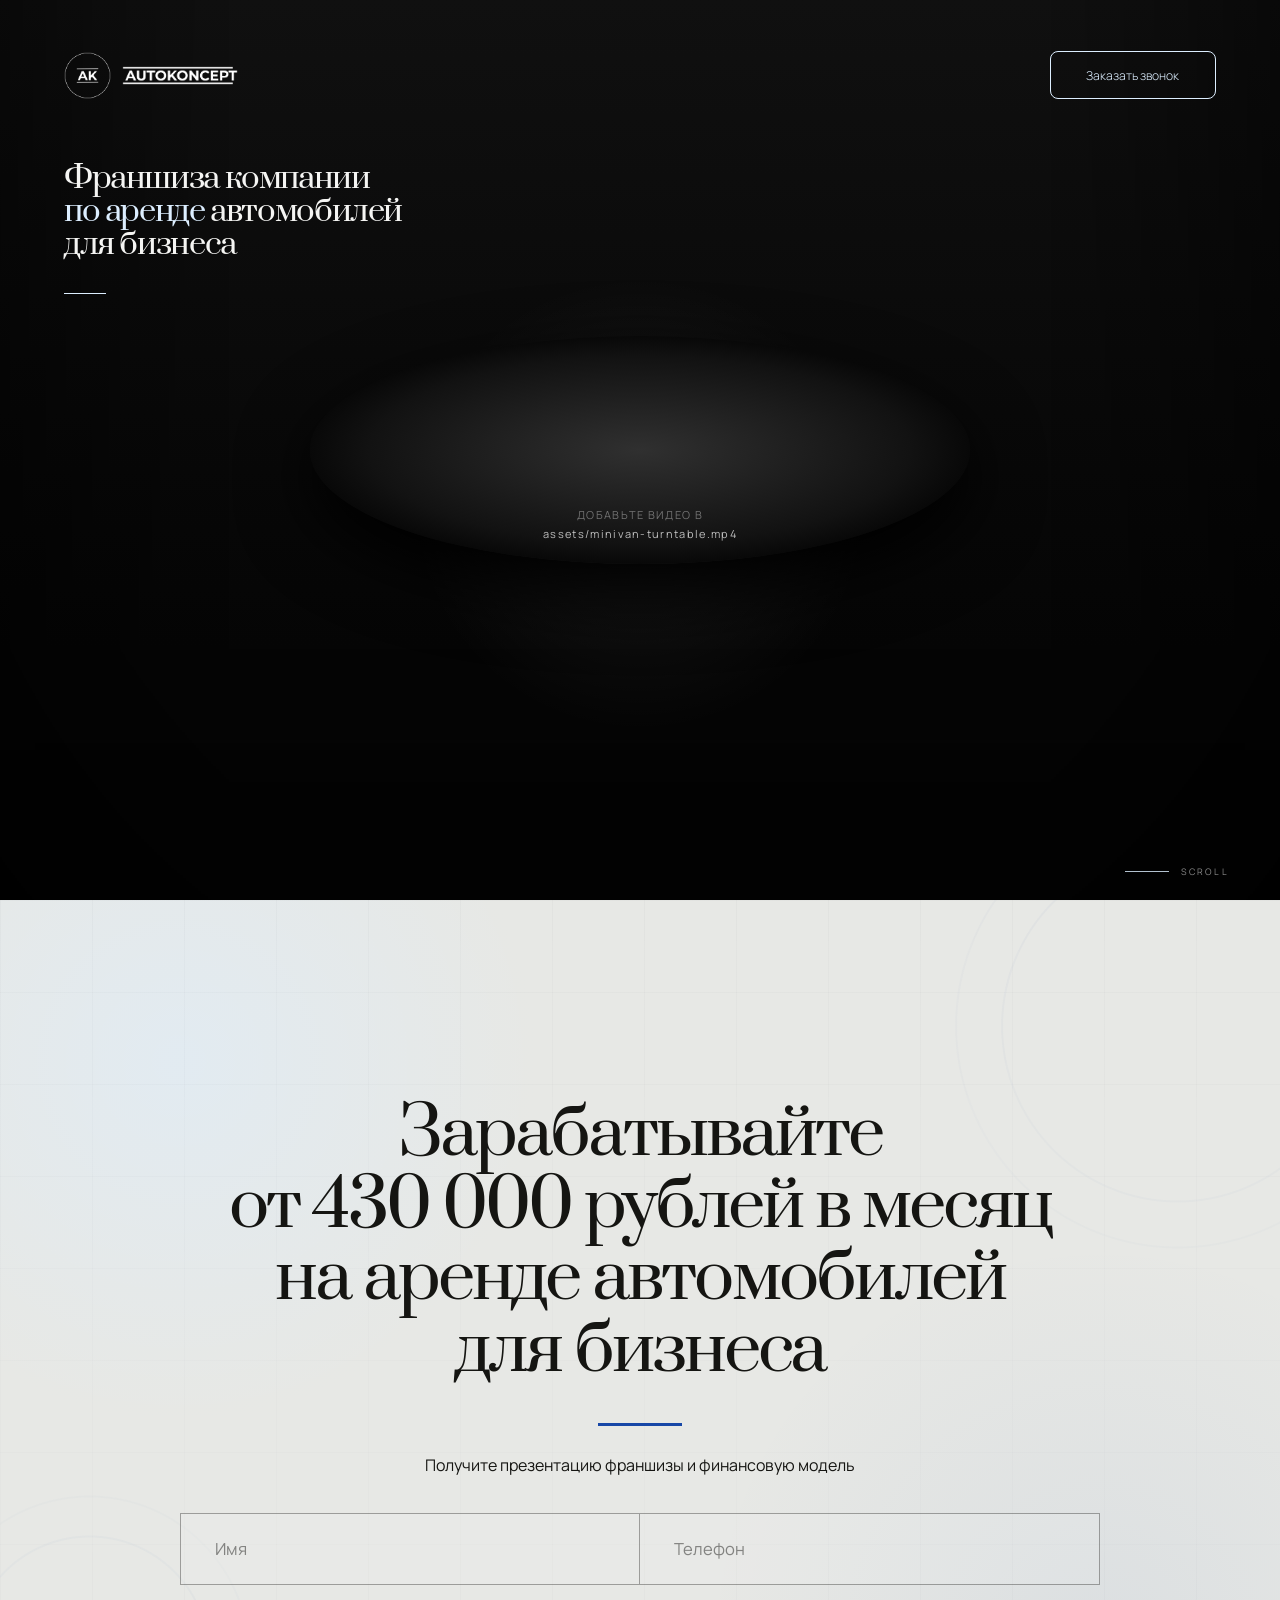
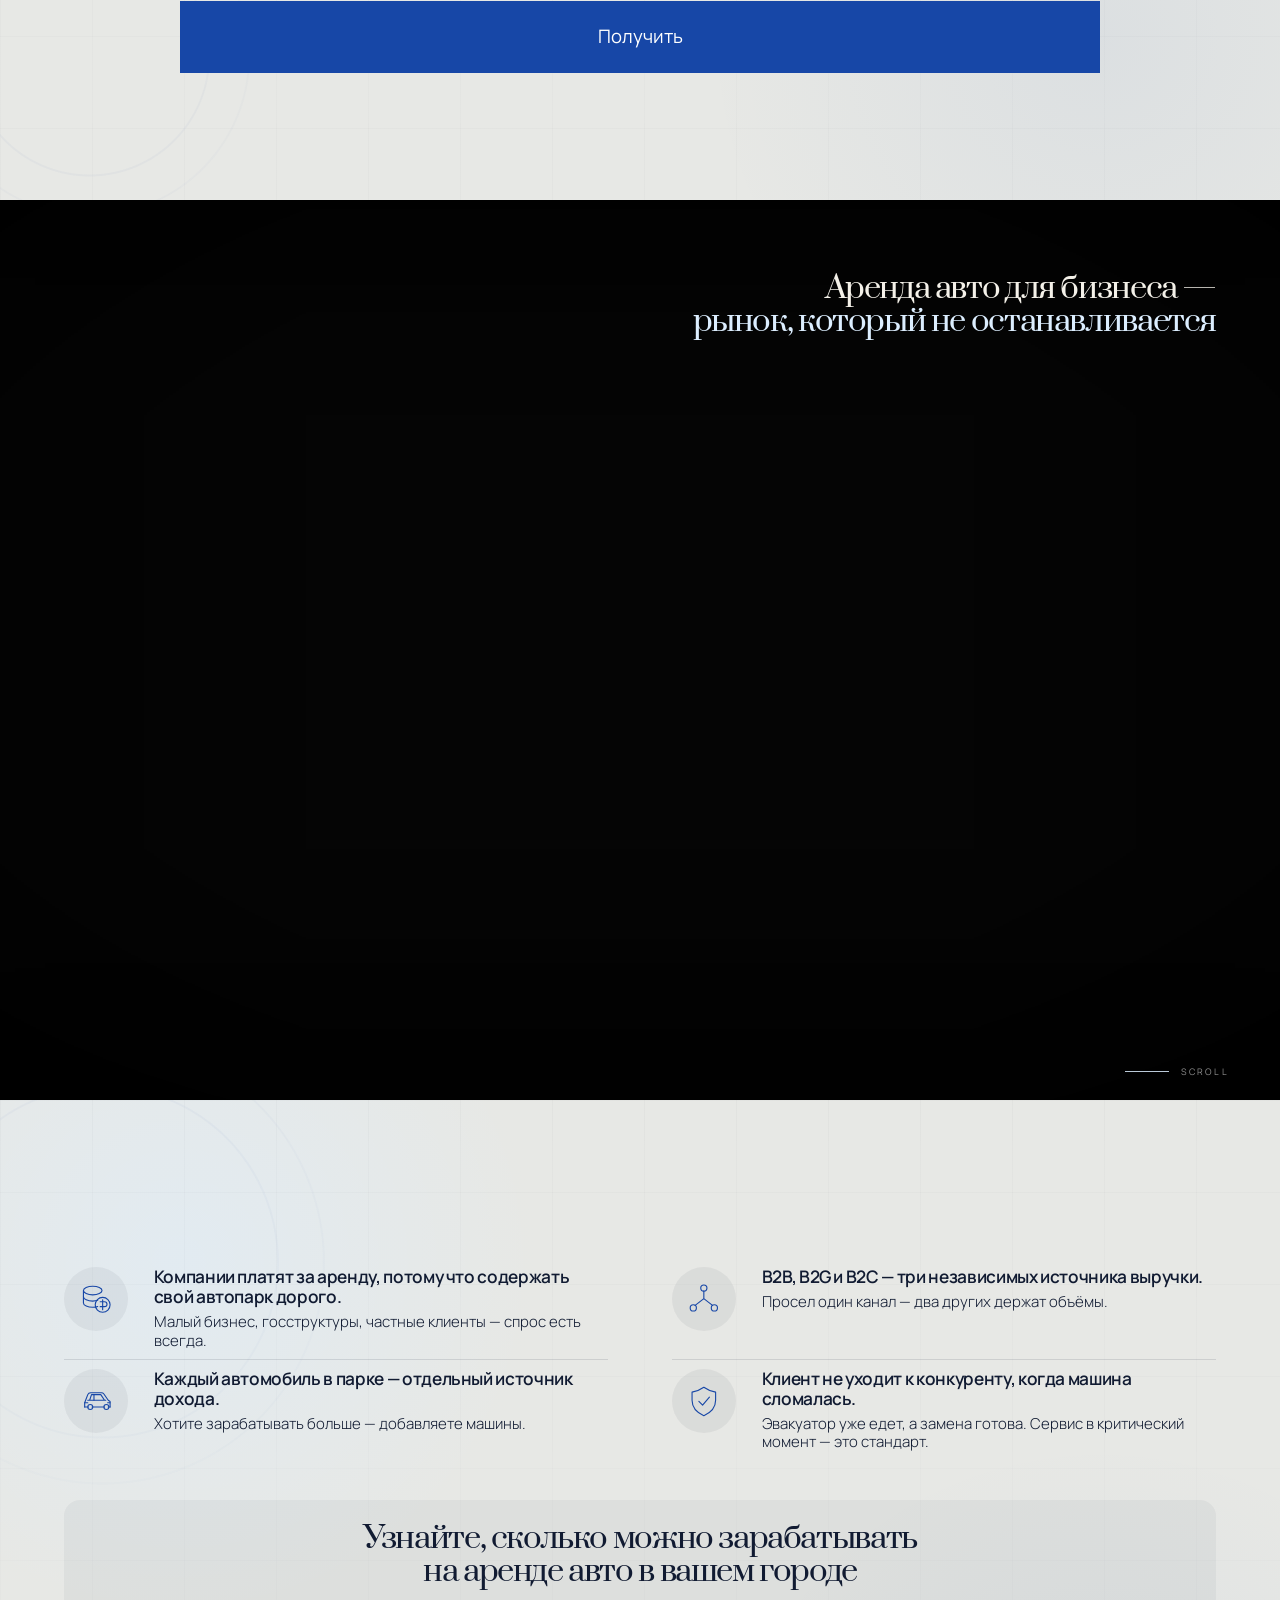
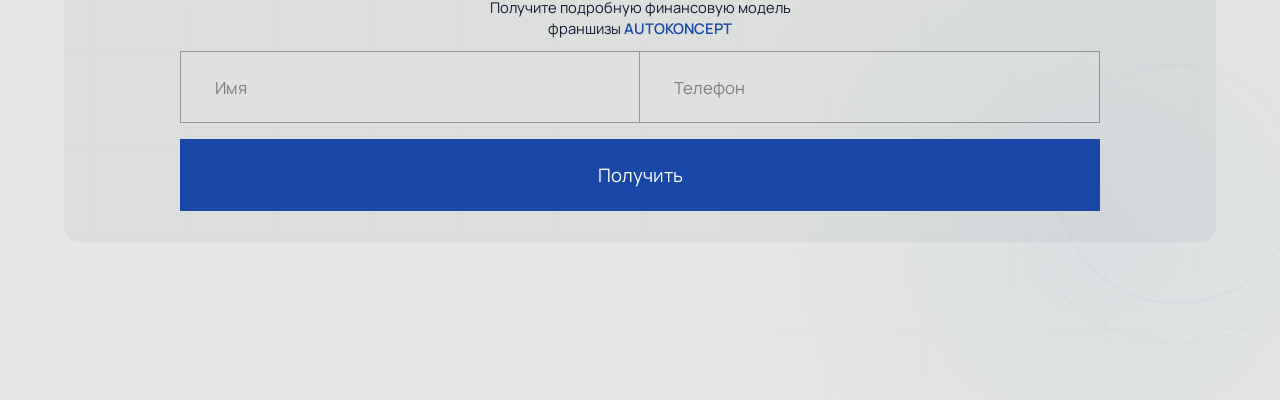
==== index.html @ 5bfc885d "upupdate 5" ====
<!doctype html>
<html lang="ru">
  <head>
    <meta charset="UTF-8" />
    <meta name="viewport" content="width=device-width, initial-scale=1.0" />
    <meta name="theme-color" content="#080808" />
    <title>Noir Van — Scroll Experience</title>
    <link rel="stylesheet" href="./styles.css?v=21" />
  </head>
  <body>
    <main>
      <div class="scroll-stage" data-scroll-stage>
        <section class="hero" aria-label="Автомобиль на вращающемся подиуме">
          <header class="hero__header">
            <a class="brand" href="#" aria-label="Автоконцепт — на главную">
              <img
                class="brand__mark"
                src="./assets/autokoncept-mark.png?v=4"
                alt=""
              />
              <img
                class="brand__wordmark"
                src="./assets/autokoncept-wordmark.png?v=4"
                alt="AUTOKONCEPT"
              />
            </a>

            <a class="hero__cta" href="#contact">Заказать звонок</a>
          </header>

          <div class="hero__copy">
            <h1>
              Франшиза компании<br />
              <span>по аренде</span> автомобилей<br />
              для бизнеса
            </h1>
            <span class="hero__copy-line" aria-hidden="true"></span>
          </div>

          <div class="hero__media">
            <video
              class="hero-video"
              data-scroll-video
              preload="auto"
              muted
              playsinline
              disablepictureinpicture
              aria-label="Чёрный минивэн вращается на подиуме"
            >
              <source src="./assets/minivan-turntable.mp4" type="video/mp4" />
            </video>

            <div class="hero__fallback" data-video-fallback aria-hidden="true">
              <div class="hero__platform"></div>
              <p>Добавьте видео в<br /><strong>assets/minivan-turntable.mp4</strong></p>
            </div>
          </div>

          <div class="scroll-hint" aria-hidden="true">
            <span class="scroll-hint__line"></span>
            <span>Scroll</span>
          </div>
        </section>

        <section class="second-screen">
          <div class="second-screen__content">
            <h2>
              Зарабатывайте<br />
              от 430 000 рублей в&nbsp;месяц<br />
              на аренде автомобилей<br />
              для бизнеса
            </h2>
            <span class="second-screen__rule" aria-hidden="true"></span>
            <p>Получите презентацию франшизы и финансовую модель</p>
            <form
              class="lead-form"
              id="contact"
              action="mailto:info@autokoncept.ru"
              method="post"
              enctype="text/plain"
            >
              <div class="lead-form__fields">
                <label>
                  <span class="sr-only">Имя</span>
                  <input type="text" name="name" placeholder="Имя" />
                </label>
                <label>
                  <span class="sr-only">Телефон</span>
                  <input type="tel" name="phone" placeholder="Телефон" />
                </label>
              </div>
              <button type="submit">Получить</button>
            </form>
          </div>
        </section>
      </div>

      <div class="scroll-stage scroll-stage--third" data-scroll-stage>
        <section class="third-screen" aria-label="Автомобиль в движении">
          <video
            class="third-video"
            data-scroll-video
            preload="auto"
            muted
            playsinline
            disablepictureinpicture
            aria-label="Чёрный минивэн вращается на подиуме"
          >
            <source src="./assets/minivan-driving.mp4?v=3" type="video/mp4" />
          </video>

          <p class="third-screen__market">
            <span>Аренда авто для бизнеса —</span><br />
            <strong>рынок, который не останавливается</strong>
          </p>

          <div class="scroll-hint scroll-hint--third" aria-hidden="true">
            <span class="scroll-hint__line"></span>
            <span>Scroll</span>
          </div>
        </section>

        <section class="fourth-screen">
          <div class="fourth-screen__content">
            <div class="fourth-screen__points">
              <article class="benefit-card">
                <span class="benefit-card__icon" aria-hidden="true">
                  <svg viewBox="0 0 64 64">
                    <ellipse cx="27" cy="17" rx="15" ry="7"></ellipse>
                    <path d="M12 17v20c0 4 7 7 15 7 3 0 6-.4 8-1.3"></path>
                    <path d="M12 27c0 4 7 7 15 7 3 0 5.5-.4 8-1.2"></path>
                    <circle cx="43" cy="40" r="12"></circle>
                    <path d="M43 32v16M39 35h7a4 4 0 0 1 0 8h-7"></path>
                  </svg>
                </span>
                <div>
                  <h3>Компании платят за аренду, потому что содержать свой автопарк дорого.</h3>
                  <p>Малый бизнес, госструктуры, частные клиенты — спрос есть всегда.</p>
                </div>
              </article>

              <article class="benefit-card">
                <span class="benefit-card__icon" aria-hidden="true">
                  <svg viewBox="0 0 64 64">
                    <circle cx="32" cy="13" r="5"></circle>
                    <circle cx="15" cy="45" r="5"></circle>
                    <circle cx="49" cy="45" r="5"></circle>
                    <path d="M32 18v12M32 30 18 41M32 30l14 11"></path>
                  </svg>
                </span>
                <div>
                  <h3>B2B, B2G и B2C — три независимых источника выручки.</h3>
                  <p>Просел один канал — два других держат объёмы.</p>
                </div>
              </article>

              <article class="benefit-card">
                <span class="benefit-card__icon" aria-hidden="true">
                  <svg viewBox="0 0 64 64">
                    <path d="M14 42v-7l5-13a5 5 0 0 1 5-3h17a5 5 0 0 1 4 2l7 10 3 2v9"></path>
                    <path d="M14 42h6M26 42h20M52 42h3M19 31h29M22 31l3-9h15l6 9"></path>
                    <circle cx="23" cy="42" r="4"></circle>
                    <circle cx="49" cy="42" r="4"></circle>
                    <path d="M14 35h5M51 35h4M29 22v9"></path>
                  </svg>
                </span>
                <div>
                  <h3>Каждый автомобиль в парке — отдельный источник дохода.</h3>
                  <p>Хотите зарабатывать больше — добавляете машины.</p>
                </div>
              </article>

              <article class="benefit-card">
                <span class="benefit-card__icon" aria-hidden="true">
                  <svg viewBox="0 0 64 64">
                    <path d="M32 10c7 5 14 7 19 8v13c0 12-8 20-19 25-11-5-19-13-19-25V18c5-1 12-3 19-8Z"></path>
                    <path d="m24 33 6 6 11-13"></path>
                  </svg>
                </span>
                <div>
                  <h3>Клиент не уходит к конкуренту, когда машина сломалась.</h3>
                  <p>Эвакуатор уже едет, а замена готова. Сервис в критический момент — это стандарт.</p>
                </div>
              </article>
            </div>

            <div class="fourth-screen__lead">
              <div class="fourth-screen__lead-copy">
                <h2>
                  <span>Узнайте, сколько можно зарабатывать</span>
                  <span>на аренде авто в вашем городе</span>
                </h2>
                <p>
                  <span>Получите подробную финансовую модель</span>
                  <span>франшизы <strong>AUTOKONCEPT</strong></span>
                </p>
              </div>
              <form
                class="fourth-form"
                action="mailto:info@autokoncept.ru"
                method="post"
                enctype="text/plain"
              >
                <div class="fourth-form__fields">
                  <label>
                    <span class="sr-only">Имя</span>
                    <input type="text" name="name" placeholder="Имя" />
                  </label>
                  <label>
                    <span class="sr-only">Телефон</span>
                    <input type="tel" name="phone" placeholder="Телефон" />
                  </label>
                </div>
                <button type="submit">Получить</button>
              </form>
            </div>
          </div>
        </section>
      </div>
    </main>

    <script src="./script.js?v=21"></script>
  </body>
</html>
---- styles.css ----
@import url("https://fonts.googleapis.com/css2?family=Manrope:wght@300;400;500&family=Prata&display=swap");

:root {
  --ink: #080808;
  --paper: #e9e5dc;
  --acid: #dceeff;
  --progress: 0;
}

* {
  box-sizing: border-box;
}

html {
  background: var(--ink);
  color: #f4f1e9;
  font-family: "Manrope", sans-serif;
  scroll-behavior: auto;
}

body {
  margin: 0;
  overflow-x: hidden;
}

.scroll-stage {
  position: relative;
  height: 200svh;
  background: var(--ink);
}

.hero {
  position: sticky;
  top: 0;
  z-index: 1;
  height: 100svh;
  min-height: 560px;
  overflow: hidden;
  background:
    radial-gradient(circle at 50% 56%, rgba(255, 255, 255, 0.08), transparent 28%),
    linear-gradient(180deg, #101010 0%, #050505 72%);
}

.hero::after {
  position: absolute;
  inset: 0;
  z-index: 4;
  pointer-events: none;
  content: "";
  background:
    linear-gradient(90deg, rgba(0, 0, 0, 0.42), transparent 18% 82%, rgba(0, 0, 0, 0.42)),
    linear-gradient(0deg, rgba(0, 0, 0, 0.38), transparent 28%);
}

.hero__header {
  position: absolute;
  inset: clamp(24px, 4vw, 62px) clamp(24px, 5vw, 80px) auto;
  z-index: 6;
  display: flex;
  align-items: center;
  justify-content: space-between;
}

.brand {
  display: inline-flex;
  align-items: center;
  gap: 11px;
  color: #f7f7f5;
  font-size: clamp(11px, 0.95vw, 15px);
  font-weight: 400;
  letter-spacing: -0.02em;
  text-decoration: none;
  text-transform: uppercase;
}

.brand__mark {
  width: clamp(40px, 3.7vw, 56px);
  aspect-ratio: 1;
  object-fit: contain;
}

.brand__wordmark {
  width: clamp(104px, 9vw, 146px);
  height: auto;
  object-fit: contain;
}

.hero__cta {
  display: inline-flex;
  min-width: clamp(150px, 13vw, 200px);
  min-height: 48px;
  align-items: center;
  justify-content: center;
  border: 1px solid var(--acid);
  border-radius: 8px;
  color: var(--acid);
  font-size: clamp(11px, 0.95vw, 15px);
  font-weight: 300;
  text-decoration: none;
  transition:
    color 180ms ease,
    background 180ms ease;
}

.hero__cta:hover {
  color: #0a0a09;
  background: var(--acid);
}

.hero__copy {
  position: absolute;
  top: clamp(150px, 18vh, 210px);
  left: clamp(28px, 5vw, 80px);
  z-index: 6;
  pointer-events: none;
}

.hero__copy h1 {
  margin: 0;
  color: #f5f5f3;
  font-family: "Prata", serif;
  font-size: clamp(22px, 2.4vw, 36px);
  font-weight: 400;
  line-height: 1.08;
  letter-spacing: -0.045em;
}

.hero__copy h1 span {
  color: var(--acid);
}

.hero__copy-line {
  display: block;
  width: 42px;
  height: 1px;
  margin-top: clamp(22px, 3.5vh, 36px);
  background: var(--acid);
}

.hero__media {
  position: absolute;
  inset: 0;
  display: grid;
  place-items: center;
}

.hero-video {
  position: relative;
  z-index: 2;
  width: 100%;
  height: 100%;
  object-fit: cover;
  object-position: center;
  backface-visibility: hidden;
  filter: contrast(1.04) saturate(0.88);
  transform: translateZ(0);
}

.hero__fallback {
  position: absolute;
  inset: 0;
  z-index: 1;
  display: grid;
  place-items: center;
  color: rgba(255, 255, 255, 0.38);
  font-size: 11px;
  letter-spacing: 0.12em;
  line-height: 1.7;
  text-align: center;
  text-transform: uppercase;
}

.hero__fallback p {
  position: relative;
  z-index: 2;
  margin-top: 160px;
}

.hero__fallback strong {
  color: rgba(255, 255, 255, 0.72);
  font-weight: 400;
  text-transform: none;
}

.hero__platform {
  position: absolute;
  width: min(54vw, 660px);
  aspect-ratio: 2.9;
  border-radius: 50%;
  background: radial-gradient(ellipse, #303030, #121212 58%, #070707 72%);
  box-shadow: 0 28px 70px #000;
}

.scroll-hint {
  position: absolute;
  right: clamp(24px, 5vw, 80px);
  bottom: clamp(22px, 4vh, 42px);
  z-index: 6;
  display: flex;
  align-items: center;
  gap: 12px;
  color: rgba(255, 255, 255, 0.66);
  font-size: 9px;
  letter-spacing: 0.24em;
  text-transform: uppercase;
  opacity: calc(1 - var(--progress) * 2);
}

.scroll-hint__line {
  display: block;
  width: 44px;
  height: 1px;
  overflow: hidden;
  background: rgba(255, 255, 255, 0.2);
}

.scroll-hint__line::after {
  display: block;
  width: 100%;
  height: 100%;
  content: "";
  background: var(--acid);
  animation: scan 1.8s ease-in-out infinite;
}

.second-screen {
  position: absolute;
  top: 100svh;
  z-index: 10;
  display: grid;
  width: 100%;
  height: 100svh;
  min-height: 560px;
  padding: clamp(28px, 4.5vw, 72px);
  overflow: hidden;
  color: #151512;
  background:
    radial-gradient(circle at 14% 18%, rgba(220, 238, 255, 0.48), transparent 27%),
    radial-gradient(circle at 86% 82%, rgba(36, 85, 166, 0.06), transparent 30%),
    #e7e8e5;
  box-shadow: 0 -36px 100px rgba(0, 0, 0, 0.34);
}

.second-screen::before {
  position: absolute;
  top: 0;
  left: 0;
  z-index: 20;
  width: 100%;
  height: 6px;
  content: "";
  pointer-events: none;
  background: #1747a7;
  transform: scaleX(var(--progress));
  transform-origin: left center;
}

.second-screen::after {
  position: absolute;
  z-index: 0;
  inset: 0;
  content: "";
  pointer-events: none;
  background-image:
    radial-gradient(circle at 7% 84%, transparent 0 118px, rgba(23, 71, 167, 0.055) 119px 120px, transparent 121px 158px, rgba(23, 71, 167, 0.035) 159px 160px, transparent 161px),
    radial-gradient(circle at 92% 14%, transparent 0 174px, rgba(23, 71, 167, 0.045) 175px 176px, transparent 177px 220px, rgba(23, 71, 167, 0.03) 221px 222px, transparent 223px),
    linear-gradient(rgba(17, 27, 50, 0.032) 1px, transparent 1px),
    linear-gradient(90deg, rgba(17, 27, 50, 0.032) 1px, transparent 1px);
  background-size: auto, auto, 92px 92px, 92px 92px;
  mask-image: linear-gradient(to bottom, rgba(0, 0, 0, 0.72), rgba(0, 0, 0, 0.32) 55%, rgba(0, 0, 0, 0.62));
}

.second-screen__content {
  position: relative;
  z-index: 2;
  align-self: center;
  justify-self: center;
  width: min(100%, 1060px);
  padding-top: clamp(54px, 8vh, 100px);
  text-align: center;
  transform: translateY(calc((1 - var(--progress)) * 36px));
  opacity: calc(0.3 + var(--progress) * 0.7);
}

.second-screen h2 {
  margin: 0;
  font-family: "Prata", serif;
  font-size: clamp(42px, 5.2vw, 78px);
  font-weight: 400;
  line-height: 1.08;
  letter-spacing: -0.045em;
}

.second-screen p {
  margin: 0;
  font-size: clamp(14px, 1.25vw, 19px);
  font-weight: 400;
  line-height: 1.5;
}

.second-screen__rule {
  display: block;
  width: 84px;
  height: 3px;
  margin: clamp(28px, 4vh, 42px) auto clamp(22px, 3vh, 34px);
  background: #1747a7;
}

.lead-form {
  width: min(100%, 920px);
  margin: clamp(28px, 4vh, 42px) auto 0;
}

.lead-form__fields {
  display: grid;
  grid-template-columns: 1fr 1fr;
}

.lead-form label {
  display: block;
}

.lead-form input,
.lead-form button {
  appearance: none;
  -webkit-appearance: none;
  width: 100%;
  min-height: 72px;
  border-radius: 0;
  font: inherit;
}

.lead-form input {
  padding: 0 34px;
  border: 1px solid rgba(21, 21, 18, 0.36);
  color: #151512;
  outline: none;
  background: rgba(255, 255, 255, 0.06);
  font-size: clamp(15px, 1.3vw, 20px);
}

.lead-form label + label input {
  border-left: 0;
}

.lead-form input::placeholder {
  color: rgba(21, 21, 18, 0.48);
}

.lead-form input:focus {
  position: relative;
  z-index: 1;
  border-color: #1747a7;
}

.lead-form button {
  display: inline-flex;
  margin-top: 16px;
  align-items: center;
  justify-content: center;
  border: 0;
  outline: 0;
  overflow: hidden;
  color: #fff;
  background: #1747a7;
  background-image: none;
  box-shadow: none;
  font-size: clamp(16px, 1.45vw, 22px);
  line-height: 1;
  cursor: pointer;
  transition:
    background 180ms ease,
    transform 180ms ease;
}

.lead-form button:hover {
  background: #0d398e;
}

.lead-form button:active {
  transform: scale(0.995);
}

.sr-only {
  position: absolute;
  width: 1px;
  height: 1px;
  padding: 0;
  overflow: hidden;
  clip: rect(0, 0, 0, 0);
  white-space: nowrap;
  border: 0;
}

.scroll-stage--third {
  height: 200svh;
}

.third-screen {
  position: sticky;
  top: 0;
  height: 100svh;
  min-height: 560px;
  overflow: hidden;
  background: #050505;
}

.third-screen::after {
  position: absolute;
  inset: 0;
  z-index: 2;
  pointer-events: none;
  content: "";
  background:
    linear-gradient(180deg, rgba(0, 0, 0, 0.42), transparent 24% 72%, rgba(0, 0, 0, 0.56)),
    linear-gradient(90deg, rgba(0, 0, 0, 0.38), transparent 24% 76%, rgba(0, 0, 0, 0.38));
}

.third-video {
  width: 100%;
  height: 100%;
  object-fit: cover;
  object-position: center;
  backface-visibility: hidden;
  filter: contrast(1.04) saturate(0.88);
  transform: translateZ(0);
}

.third-screen__market {
  position: absolute;
  top: clamp(96px, 14vh, 160px);
  right: clamp(24px, 5vw, 80px);
  z-index: 4;
  max-width: min(70vw, 1120px);
  margin: 0;
  color: #f4f1e9;
  font-family: "Prata", serif;
  font-size: clamp(22px, 2.4vw, 36px);
  font-weight: 400;
  line-height: 1.08;
  letter-spacing: -0.045em;
  text-align: right;
}

.third-screen__market strong {
  color: var(--acid);
  font-weight: 400;
}

.scroll-hint--third {
  top: auto;
  right: clamp(24px, 5vw, 80px);
  bottom: clamp(26px, 4vh, 46px);
}

.fourth-screen {
  position: absolute;
  top: 100svh;
  z-index: 10;
  display: grid;
  width: 100%;
  height: 100svh;
  min-height: 560px;
  padding: clamp(28px, 3.8vw, 60px) clamp(28px, 5vw, 80px);
  overflow: hidden;
  color: #111b32;
  background:
    radial-gradient(circle at 14% 18%, rgba(220, 238, 255, 0.48), transparent 27%),
    radial-gradient(circle at 86% 82%, rgba(36, 85, 166, 0.06), transparent 30%),
    #e7e8e5;
  box-shadow: 0 -34px 90px rgba(0, 0, 0, 0.28);
}

.fourth-screen::before {
  position: absolute;
  top: 0;
  left: 0;
  z-index: 3;
  width: calc(var(--progress) * 100%);
  height: 5px;
  content: "";
  background: #1747a7;
}

.fourth-screen::after {
  position: absolute;
  z-index: 0;
  inset: 0;
  content: "";
  pointer-events: none;
  background-image:
    radial-gradient(circle at 92% 76%, transparent 0 118px, rgba(23, 71, 167, 0.055) 119px 120px, transparent 121px 158px, rgba(23, 71, 167, 0.035) 159px 160px, transparent 161px),
    radial-gradient(circle at 8% 18%, transparent 0 174px, rgba(23, 71, 167, 0.045) 175px 176px, transparent 177px 220px, rgba(23, 71, 167, 0.03) 221px 222px, transparent 223px),
    linear-gradient(rgba(17, 27, 50, 0.032) 1px, transparent 1px),
    linear-gradient(90deg, rgba(17, 27, 50, 0.032) 1px, transparent 1px);
  background-size: auto, auto, 92px 92px, 92px 92px;
  mask-image: linear-gradient(to bottom, rgba(0, 0, 0, 0.72), rgba(0, 0, 0, 0.32) 55%, rgba(0, 0, 0, 0.62));
}

.fourth-screen__content {
  position: relative;
  z-index: 2;
  align-self: center;
  justify-self: center;
  width: min(100%, 1320px);
  transform: translateY(calc((1 - var(--progress)) * 32px));
  opacity: calc(0.3 + var(--progress) * 0.7);
}

.fourth-screen__points {
  display: grid;
  grid-template-columns: 1fr 1fr;
  gap: 0 clamp(32px, 5vw, 76px);
}

.benefit-card {
  display: grid;
  grid-template-columns: clamp(58px, 5vw, 76px) 1fr;
  gap: clamp(18px, 2vw, 28px);
  align-items: start;
  padding: clamp(8px, 1vh, 12px) 0;
  border-bottom: 1px solid rgba(17, 27, 50, 0.12);
}

.benefit-card:nth-child(n + 3) {
  border-bottom: 0;
}

.benefit-card__icon {
  display: grid;
  width: clamp(58px, 5vw, 76px);
  aspect-ratio: 1;
  place-items: center;
  border-radius: 50%;
  background: rgba(17, 27, 50, 0.055);
}

.benefit-card__icon svg {
  width: 62%;
  height: 62%;
  fill: none;
  stroke: #1747a7;
  stroke-linecap: round;
  stroke-linejoin: round;
  stroke-width: 1.8;
}

.benefit-card h3 {
  margin: 0;
  font-size: clamp(16px, 1.35vw, 22px);
  font-weight: 600;
  line-height: 1.16;
  letter-spacing: -0.02em;
}

.benefit-card p {
  margin: 6px 0 0;
  font-size: clamp(15px, 1.125vw, 18px);
  font-weight: 300;
  line-height: 1.22;
}

.fourth-screen__lead {
  margin-top: clamp(36px, 4.4vh, 52px);
  padding:
    clamp(21px, 2.4vh, 27px)
    clamp(26px, 3.5vw, 46px)
    clamp(30px, 3.4vh, 36px);
  border-radius: 16px;
  background: rgba(17, 27, 50, 0.045);
  text-align: center;
}

.fourth-screen__lead h2 {
  margin: 0;
  font-family: "Prata", serif;
  font-size: clamp(22px, 2.4vw, 36px);
  font-weight: 400;
  line-height: 1.08;
  letter-spacing: -0.045em;
}

.fourth-screen__lead-copy span {
  display: block;
}

.fourth-screen__lead-copy > p {
  margin: clamp(8px, 1vh, 12px) 0 0;
  font-size: clamp(14px, 1.15vw, 18px);
  line-height: 1.4;
}

.fourth-screen__lead-copy > p strong {
  color: #1747a7;
  font-weight: 600;
}

.fourth-form {
  width: min(100%, 920px);
  margin: clamp(12px, 1.4vh, 16px) auto 0;
}

.fourth-form__fields {
  display: grid;
  grid-template-columns: 1fr 1fr;
}

.fourth-form label {
  display: block;
}

.fourth-form input,
.fourth-form button {
  appearance: none;
  -webkit-appearance: none;
  width: 100%;
  min-height: 72px;
  border-radius: 0;
  font: inherit;
}

.fourth-form input {
  padding: 0 34px;
  border: 1px solid rgba(21, 21, 18, 0.36);
  color: #151512;
  outline: none;
  background: rgba(255, 255, 255, 0.06);
  font-size: clamp(15px, 1.3vw, 20px);
}

.fourth-form label + label input {
  border-left: 0;
}

.fourth-form input::placeholder {
  color: rgba(21, 21, 18, 0.48);
}

.fourth-form button {
  display: inline-flex;
  margin-top: 16px;
  align-items: center;
  justify-content: center;
  border: 0;
  outline: 0;
  overflow: hidden;
  color: #fff;
  background: #1747a7;
  background-image: none;
  box-shadow: none;
  font-size: clamp(16px, 1.45vw, 22px);
  line-height: 1;
  cursor: pointer;
  transition:
    color 180ms ease,
    background 180ms ease;
}

.fourth-form button:hover {
  color: #fff;
  background: #0d398e;
}

@keyframes scan {
  0% {
    transform: translateX(-105%);
  }

  55%,
  100% {
    transform: translateX(105%);
  }
}

@media (min-width: 721px) and (max-width: 1100px) {
  .scroll-stage {
    height: calc(150svh + 31.5vw);
  }

  .hero-video {
    width: 112%;
    height: auto;
    max-width: none;
    aspect-ratio: 16 / 9;
    object-fit: contain;
    object-position: center;
    background: #050505;
    box-shadow:
      0 -100px 140px #050505,
      0 100px 140px #050505;
  }

  .hero__header {
    inset: 30px 32px auto;
  }

  .hero__copy {
    top: 135px;
    left: 32px;
  }

  .hero__copy h1 {
    font-size: clamp(21px, 2.6vw, 28px);
    line-height: 1.1;
  }

  .scroll-hint {
    top: calc(50svh + 31.5vw - 34px);
    right: 30px;
    bottom: auto;
  }

  .second-screen {
    top: calc(50svh + 31.5vw);
  }

  .second-screen__content {
    width: min(100%, 760px);
    padding-top: 54px;
  }

  .second-screen h2 {
    font-size: clamp(38px, 5.2vw, 54px);
  }

  .third-video {
    width: 100%;
    height: 100%;
    max-width: none;
    aspect-ratio: auto;
    object-fit: cover;
    object-position: center;
  }

  .third-screen__market {
    font-size: clamp(21px, 2.6vw, 28px);
  }

  .fourth-screen {
    top: 100svh;
  }
}

@media (max-width: 720px) {
  .scroll-stage {
    height: calc(150svh + 32.625vw);
  }

  .scroll-stage--third {
    height: auto;
    min-height: calc(150svh + 32.625vw);
  }

  .hero__header {
    inset: 18px 18px auto;
  }

  .brand {
    gap: 7px;
    font-size: 10px;
  }

  .brand__mark {
    width: 34px;
    border-width: 1px;
    font-size: 11px;
  }

  .hero__cta {
    min-width: 108px;
    min-height: 34px;
    border-radius: 6px;
    font-size: 9px;
  }

  .hero__copy {
    top: 88px;
    left: 20px;
  }

  .hero__copy h1 {
    font-size: clamp(15px, 4vw, 19px);
    line-height: 1.13;
  }

  .hero__copy-line {
    width: 32px;
    margin-top: 14px;
  }

  .brand__wordmark {
    display: none;
  }

  .hero-video {
    width: 116%;
    height: auto;
    max-width: none;
    aspect-ratio: 16 / 9;
    object-fit: contain;
    object-position: center;
    background: #050505;
    box-shadow:
      0 -70px 100px #050505,
      0 70px 100px #050505;
  }

  .scroll-hint {
    top: calc(50svh + 32.625vw - 30px);
    right: 20px;
    bottom: auto;
    font-size: 8px;
  }

  .second-screen {
    top: calc(50svh + 32.625vw);
    padding: 24px 20px 42px;
  }

  .second-screen__content {
    align-self: start;
    width: 100%;
    padding-top: 112px;
  }

  .second-screen h2 {
    font-size: clamp(27px, 8.1vw, 36px);
    line-height: 1.13;
  }

  .second-screen p {
    max-width: 300px;
    margin: 0 auto;
    font-size: 13px;
  }

  .second-screen__rule {
    width: 54px;
    height: 2px;
    margin: 24px auto 20px;
  }

  .lead-form {
    margin-top: 24px;
  }

  .lead-form__fields {
    grid-template-columns: 1fr;
  }

  .lead-form input,
  .lead-form button {
    min-height: 52px;
  }

  .lead-form input {
    padding: 0 18px;
    font-size: 14px;
  }

  .lead-form label + label input {
    border-top: 0;
    border-left: 1px solid rgba(21, 21, 18, 0.36);
  }

  .lead-form button {
    margin-top: 12px;
    font-size: 15px;
  }

  .third-video {
    position: absolute;
    top: 50%;
    left: 50%;
    width: 116%;
    height: auto;
    max-width: none;
    aspect-ratio: 16 / 9;
    object-fit: contain;
    background: #050505;
    transform: translate(-50%, -50%) translateZ(0);
  }

  .third-screen__market {
    top: 78px;
    right: 20px;
    left: 20px;
    max-width: none;
    font-size: clamp(15px, 4vw, 19px);
    line-height: 1.13;
  }

  .scroll-hint--third {
    top: auto;
    right: 20px;
    bottom: 22px;
  }

  .fourth-screen {
    position: relative;
    top: auto;
    height: auto;
    min-height: 100svh;
    margin-top: calc(-50svh + 32.625vw);
    padding: 24px 20px 42px;
    overflow: visible;
  }

  .fourth-screen__content {
    align-self: start;
    padding-top: 34px;
  }

  .fourth-screen__points {
    grid-template-columns: 1fr;
  }

  .benefit-card {
    grid-template-columns: 46px 1fr;
    gap: 13px;
    padding: 10px 0;
  }

  .benefit-card:nth-child(3) {
    border-bottom: 1px solid rgba(17, 27, 50, 0.12);
  }

  .benefit-card__icon {
    width: 46px;
  }

  .benefit-card h3 {
    font-size: 14px;
    line-height: 1.34;
  }

  .benefit-card p {
    margin-top: 4px;
    font-size: 12px;
    line-height: 1.35;
  }

  .fourth-screen__lead {
    margin-top: 42px;
    padding: 22px 15px 30px;
    border-radius: 12px;
  }

  .fourth-screen__lead h2 {
    font-size: clamp(13px, 3.5vw, 17px);
    line-height: 1.13;
  }

  .fourth-screen__lead h2 span,
  .fourth-screen__lead-copy > p span {
    white-space: nowrap;
  }

  .fourth-screen__lead-copy > p {
    margin-top: 9px;
    font-size: 10px;
  }

  .fourth-form {
    margin: 16px auto 0;
  }

  .fourth-form__fields {
    grid-template-columns: 1fr;
  }

  .fourth-form input,
  .fourth-form button {
    min-height: 52px;
  }

  .fourth-form input {
    padding: 0 18px;
    font-size: 14px;
  }

  .fourth-form label + label input {
    border-top: 0;
    border-left: 1px solid rgba(17, 27, 50, 0.3);
  }

  .fourth-form button {
    margin-top: 12px;
    font-size: 15px;
  }

}

@media (max-width: 430px) {
  :root {
    --phone-video-lift: clamp(142px, 22svh, 205px);
  }

  .scroll-stage--third {
    min-height: calc(
      150svh + 32.625vw - var(--phone-video-lift)
    );
    background: #e7e8e5;
  }

  .hero-video {
    transform: translateY(calc(-1 * var(--phone-video-lift))) translateZ(0);
  }

  .scroll-hint {
    top: calc(
      50svh + 32.625vw - var(--phone-video-lift) - 30px
    );
  }

  .second-screen {
    top: calc(
      50svh + 32.625vw - var(--phone-video-lift)
    );
  }

  .third-video {
    top: calc(50% - var(--phone-video-lift));
  }

  .third-screen__market {
    top: 8px;
  }

  .fourth-screen {
    margin-top: calc(
      -50svh + 32.625vw - var(--phone-video-lift)
    );
  }
}

@media (max-width: 1440px) {
  .scroll-stage,
  .scroll-stage--third {
    height: 200svh;
    min-height: 0;
    background: var(--ink);
  }

  .hero-video {
    width: 100%;
    height: 100%;
    aspect-ratio: auto;
    object-fit: cover;
    transform: translateZ(0);
  }

  .scroll-hint {
    top: auto;
    right: clamp(20px, 4vw, 56px);
    bottom: 22px;
  }

  .second-screen {
    top: 100svh;
    height: 100svh;
    min-height: 0;
  }

  .third-video {
    position: absolute;
    inset: 0;
    width: 100%;
    height: 100%;
    aspect-ratio: auto;
    object-fit: cover;
    transform: translateZ(0);
  }

  .third-screen__market {
    top: clamp(48px, 8vh, 96px);
  }

  .fourth-screen {
    position: absolute;
    top: 100svh;
    height: 100svh;
    min-height: 0;
    margin-top: 0;
    overflow: hidden;
  }
}

@media (max-width: 540px) {
  .fourth-screen {
    padding: 16px 18px 20px;
  }

  .fourth-screen__content {
    align-self: center;
    padding-top: 0;
  }

  .fourth-screen__points {
    gap: 8px;
  }

  .benefit-card {
    grid-template-columns: 38px 1fr;
    gap: 10px;
    padding: 10px 0;
  }

  .benefit-card__icon {
    width: 38px;
  }

  .benefit-card h3 {
    font-size: 12px;
    line-height: 1.18;
  }

  .benefit-card p {
    margin-top: 2px;
    font-size: 10px;
    line-height: 1.22;
  }

  .fourth-screen__lead {
    margin-top: 28px;
    padding: 14px 12px 16px;
  }

  .fourth-screen__lead h2 {
    font-size: clamp(12px, 3.1vw, 15px);
  }

  .fourth-screen__lead-copy > p {
    margin-top: 6px;
    font-size: 9px;
  }

  .fourth-form {
    margin-top: 10px;
  }

  .fourth-form input,
  .fourth-form button {
    min-height: 44px;
  }

  .fourth-form input {
    padding: 0 14px;
    font-size: 12px;
  }

  .fourth-form button {
    margin-top: 9px;
    font-size: 13px;
  }
}

@media (prefers-reduced-motion: reduce) {
  .scroll-hint__line::after {
    animation: none;
  }
}
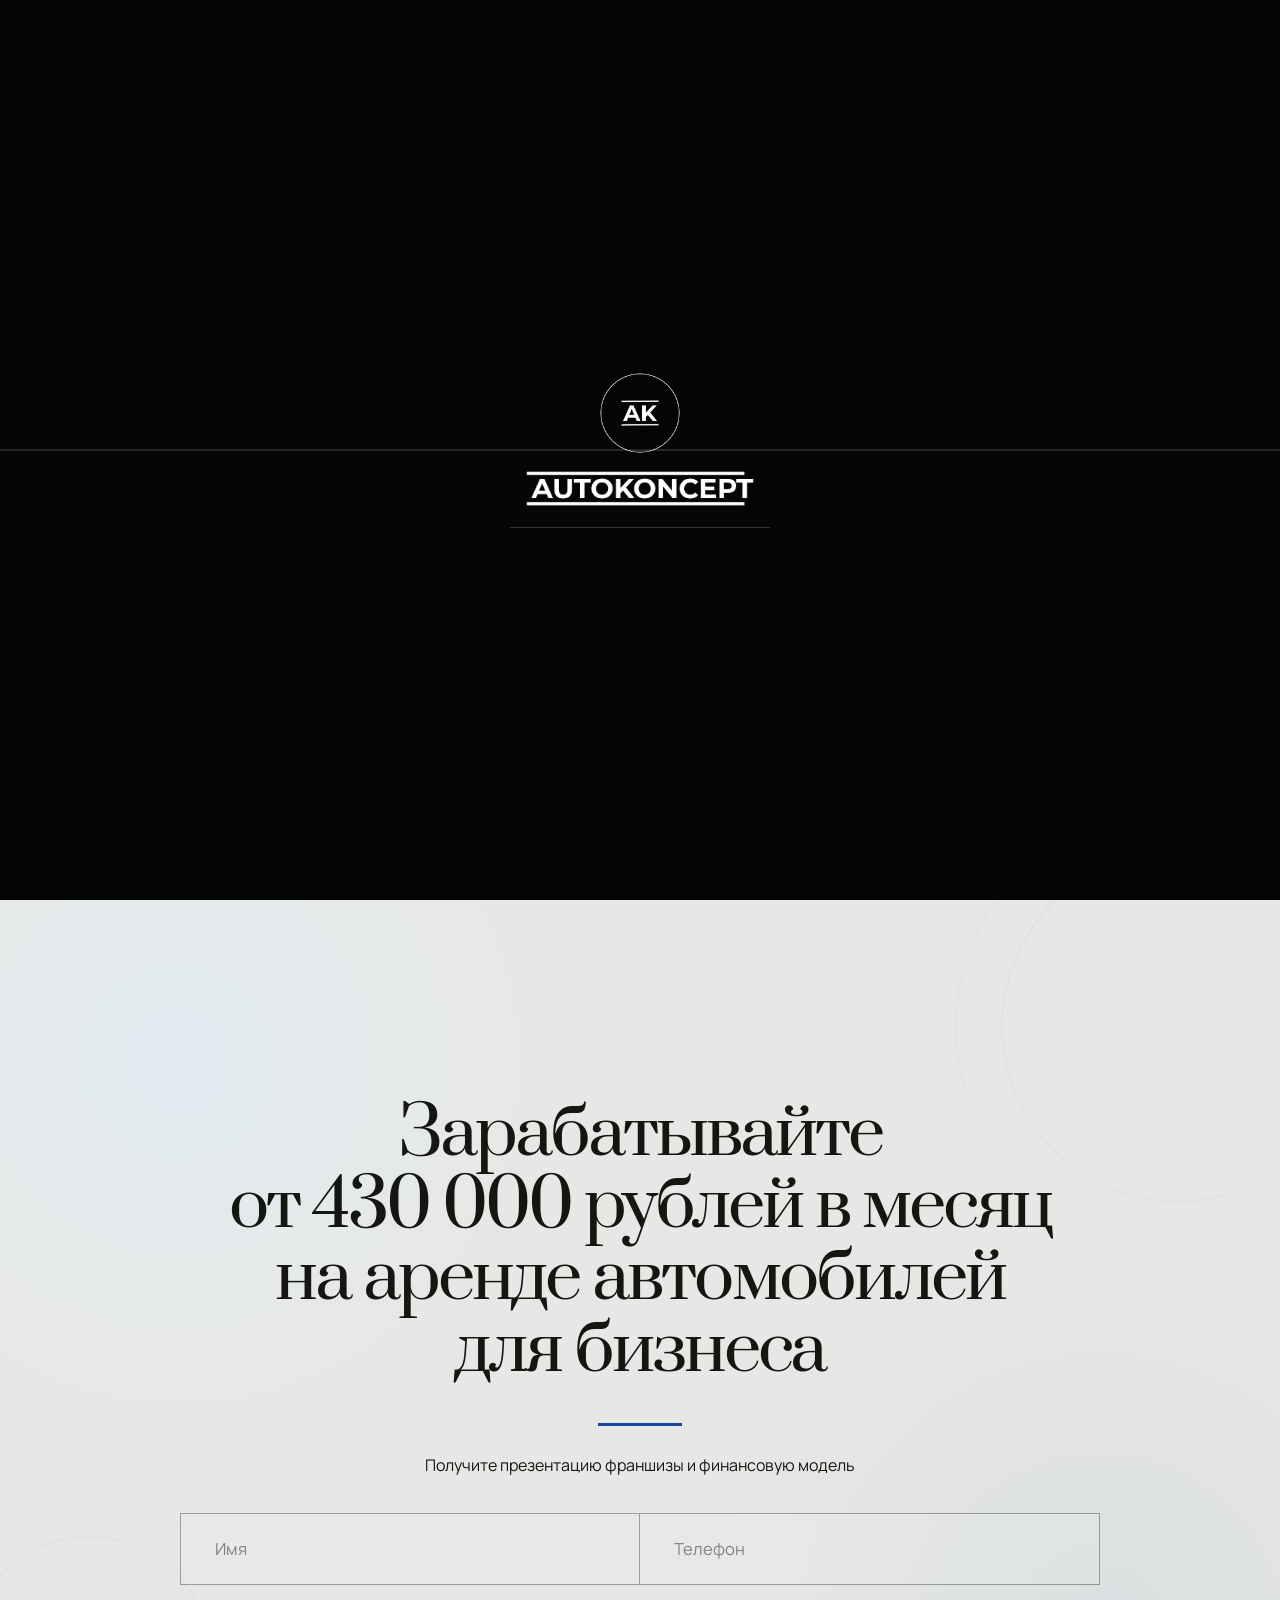
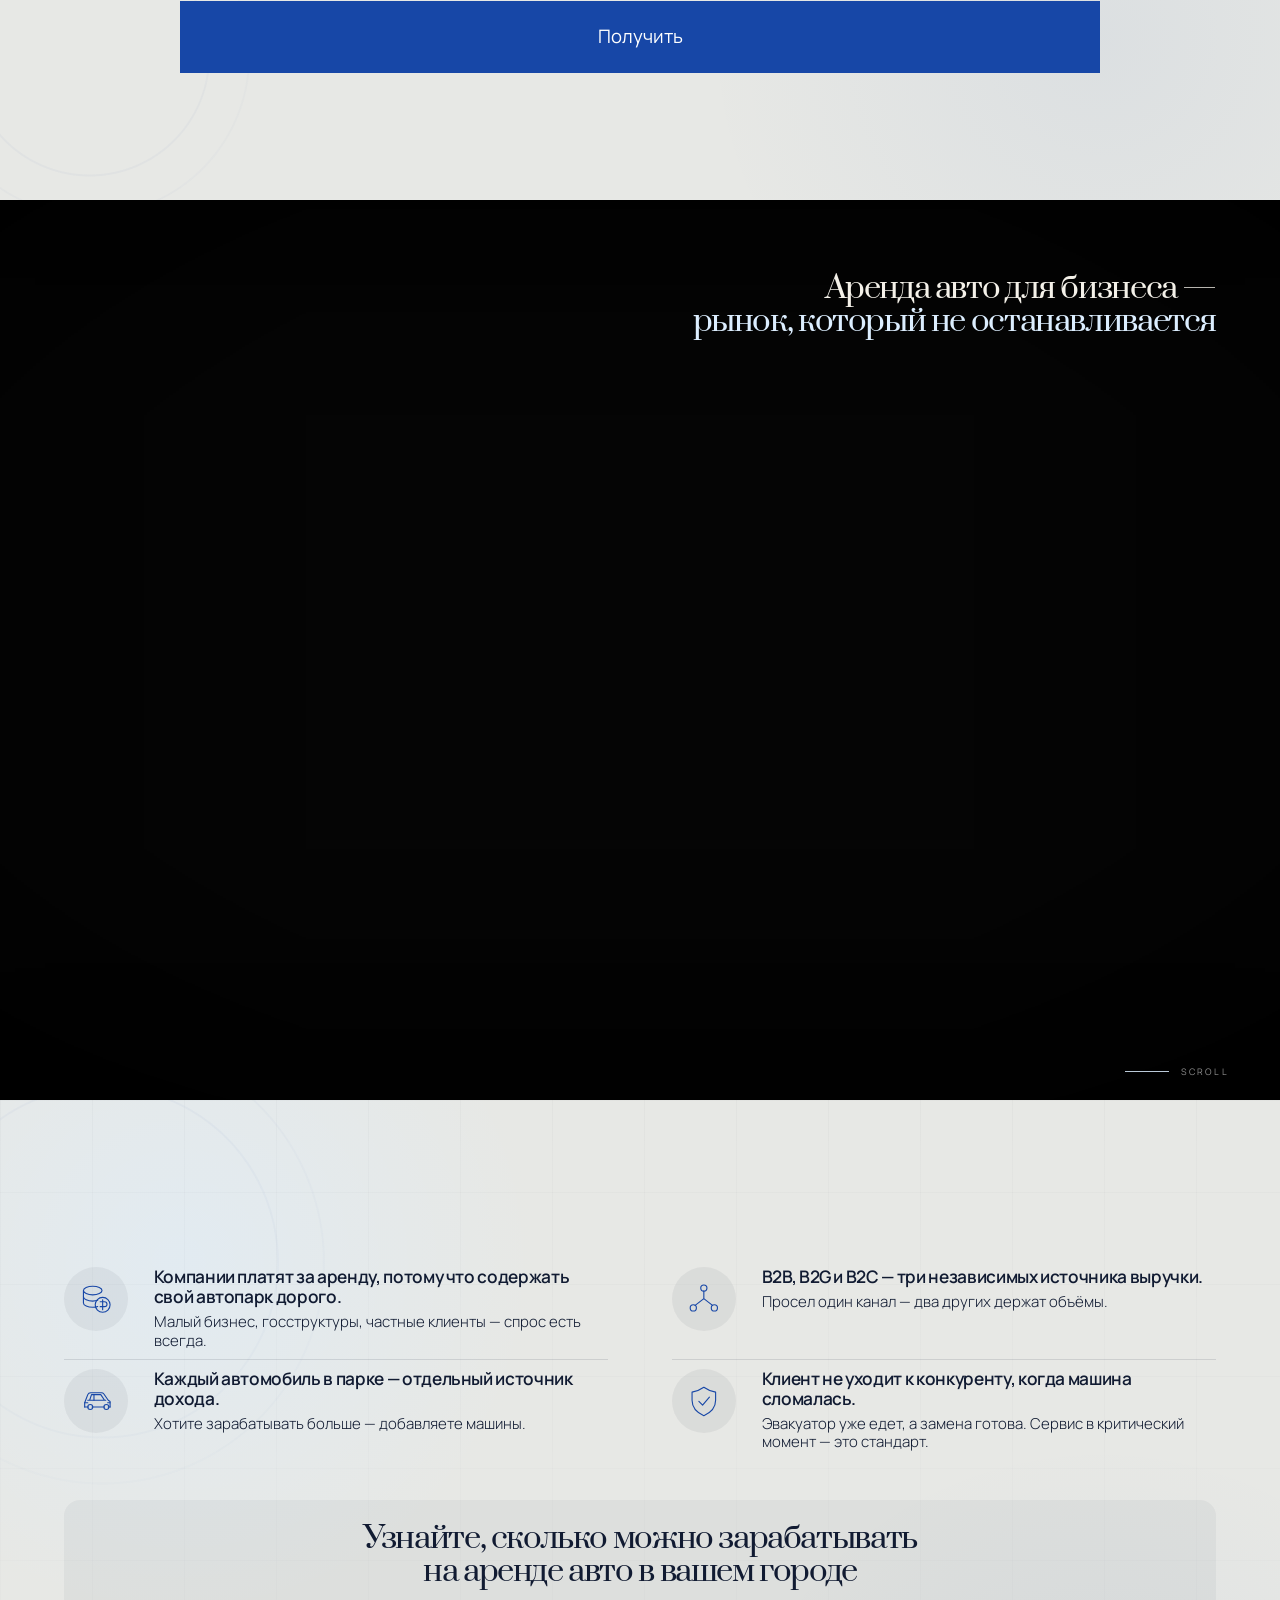
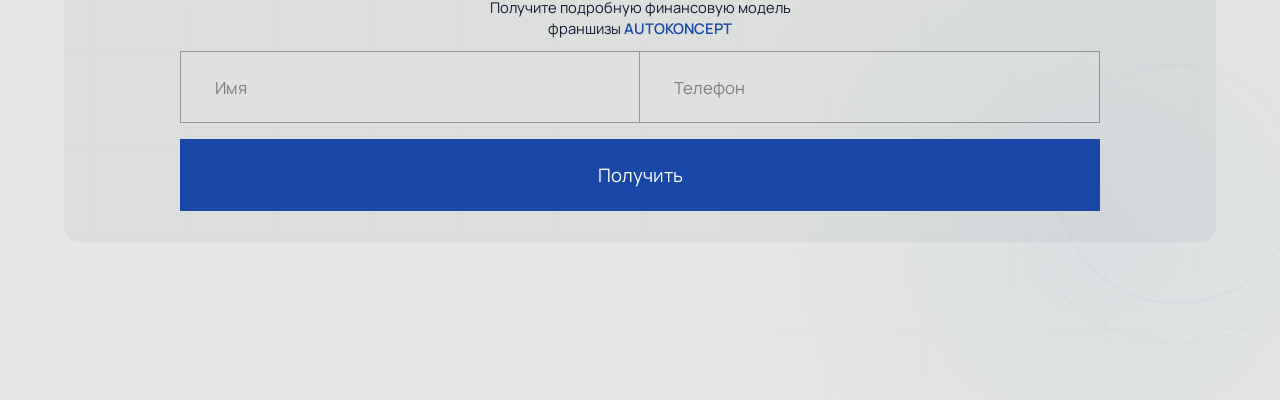
==== commit 390df41e: "upupdate 6" ====
--- a/index.html
+++ b/index.html
@@ -4,10 +4,30 @@
     <meta charset="UTF-8" />
     <meta name="viewport" content="width=device-width, initial-scale=1.0" />
     <meta name="theme-color" content="#080808" />
-    <title>Noir Van — Scroll Experience</title>
-    <link rel="stylesheet" href="./styles.css?v=21" />
+    <title>AUTOKONCEPT - Франшиза компании по аренде автомобилей для бизнеса</title>
+    <link rel="stylesheet" href="./styles.css?v=25" />
   </head>
-  <body>
+  <body class="is-loading">
+    <div class="preloader" data-preloader aria-live="polite">
+      <div class="preloader__panel preloader__panel--top" aria-hidden="true"></div>
+      <div class="preloader__panel preloader__panel--bottom" aria-hidden="true"></div>
+      <div class="preloader__content">
+        <img
+          class="preloader__mark"
+          src="./assets/autokoncept-mark.png?v=4"
+          alt=""
+        />
+        <img
+          class="preloader__wordmark"
+          src="./assets/autokoncept-wordmark.png?v=4"
+          alt="AUTOKONCEPT"
+        />
+        <div class="preloader__line" aria-hidden="true">
+          <span></span>
+        </div>
+      </div>
+    </div>
+
     <main>
       <div class="scroll-stage" data-scroll-stage>
         <section class="hero" aria-label="Автомобиль на вращающемся подиуме">
@@ -219,6 +239,6 @@
       </div>
     </main>
 
-    <script src="./script.js?v=21"></script>
+    <script src="./script.js?v=25"></script>
   </body>
 </html>
--- a/styles.css
+++ b/styles.css
@@ -21,6 +21,125 @@
 body {
   margin: 0;
   overflow-x: hidden;
+}
+
+body.is-loading {
+  overflow: hidden;
+}
+
+.preloader {
+  position: fixed;
+  inset: 0;
+  z-index: 1000;
+  display: grid;
+  place-items: center;
+  overflow: hidden;
+  color: #f7f7f5;
+  background: #050505;
+  transition:
+    visibility 0s linear 1.05s,
+    opacity 360ms ease 720ms;
+}
+
+.preloader::before {
+  position: absolute;
+  inset: 0;
+  z-index: 1;
+  content: "";
+  background:
+    radial-gradient(circle at 50% 44%, rgba(220, 238, 255, 0.12), transparent 28%),
+    linear-gradient(180deg, rgba(255, 255, 255, 0.05), transparent 44% 100%);
+  opacity: 0.78;
+}
+
+.preloader__panel {
+  position: absolute;
+  left: 0;
+  z-index: 2;
+  width: 100%;
+  height: 50%;
+  background: #050505;
+  transition: transform 900ms cubic-bezier(0.76, 0, 0.24, 1);
+}
+
+.preloader__panel--top {
+  top: 0;
+  border-bottom: 1px solid rgba(220, 238, 255, 0.15);
+}
+
+.preloader__panel--bottom {
+  bottom: 0;
+  border-top: 1px solid rgba(220, 238, 255, 0.15);
+}
+
+.preloader__content {
+  position: relative;
+  z-index: 3;
+  display: grid;
+  width: min(72vw, 320px);
+  justify-items: center;
+  gap: 16px;
+  text-align: center;
+  transition:
+    opacity 420ms ease,
+    transform 720ms cubic-bezier(0.76, 0, 0.24, 1);
+}
+
+.preloader__mark {
+  width: clamp(52px, 7vw, 82px);
+  height: auto;
+  object-fit: contain;
+}
+
+.preloader__wordmark {
+  width: clamp(150px, 18vw, 230px);
+  height: auto;
+  object-fit: contain;
+}
+
+.preloader__line {
+  width: min(100%, 260px);
+  height: 1px;
+  margin-top: 4px;
+  overflow: hidden;
+  background: rgba(220, 238, 255, 0.2);
+}
+
+.preloader__line span {
+  display: block;
+  width: 100%;
+  height: 100%;
+  background: var(--acid);
+  transform: translateX(-100%);
+  animation: preloader-line 1.25s ease-in-out infinite;
+}
+
+.preloader p {
+  margin: 0;
+  color: rgba(247, 247, 245, 0.62);
+  font-size: clamp(9px, 1.5vw, 12px);
+  font-weight: 300;
+  letter-spacing: 0.22em;
+  text-transform: uppercase;
+}
+
+body.is-ready .preloader {
+  visibility: hidden;
+  opacity: 0;
+  pointer-events: none;
+}
+
+body.is-ready .preloader__panel--top {
+  transform: translateY(-101%);
+}
+
+body.is-ready .preloader__panel--bottom {
+  transform: translateY(101%);
+}
+
+body.is-ready .preloader__content {
+  opacity: 0;
+  transform: translateY(-16px) scale(0.98);
 }
 
 .scroll-stage {
@@ -263,10 +382,8 @@
   pointer-events: none;
   background-image:
     radial-gradient(circle at 7% 84%, transparent 0 118px, rgba(23, 71, 167, 0.055) 119px 120px, transparent 121px 158px, rgba(23, 71, 167, 0.035) 159px 160px, transparent 161px),
-    radial-gradient(circle at 92% 14%, transparent 0 174px, rgba(23, 71, 167, 0.045) 175px 176px, transparent 177px 220px, rgba(23, 71, 167, 0.03) 221px 222px, transparent 223px),
-    linear-gradient(rgba(17, 27, 50, 0.032) 1px, transparent 1px),
-    linear-gradient(90deg, rgba(17, 27, 50, 0.032) 1px, transparent 1px);
-  background-size: auto, auto, 92px 92px, 92px 92px;
+    radial-gradient(circle at 92% 14%, transparent 0 174px, rgba(23, 71, 167, 0.045) 175px 176px, transparent 177px 220px, rgba(23, 71, 167, 0.03) 221px 222px, transparent 223px);
+  background-size: auto, auto;
   mask-image: linear-gradient(to bottom, rgba(0, 0, 0, 0.72), rgba(0, 0, 0, 0.32) 55%, rgba(0, 0, 0, 0.62));
 }
 
@@ -672,6 +789,17 @@
   }
 }
 
+@keyframes preloader-line {
+  0% {
+    transform: translateX(-100%);
+  }
+
+  52%,
+  100% {
+    transform: translateX(100%);
+  }
+}
+
 @media (min-width: 721px) and (max-width: 1100px) {
   .scroll-stage {
     height: calc(150svh + 31.5vw);
@@ -1156,6 +1284,17 @@
 }
 
 @media (prefers-reduced-motion: reduce) {
+  .preloader,
+  .preloader__panel,
+  .preloader__content {
+    transition-duration: 1ms;
+  }
+
+  .preloader__line span {
+    animation: none;
+    transform: none;
+  }
+
   .scroll-hint__line::after {
     animation: none;
   }
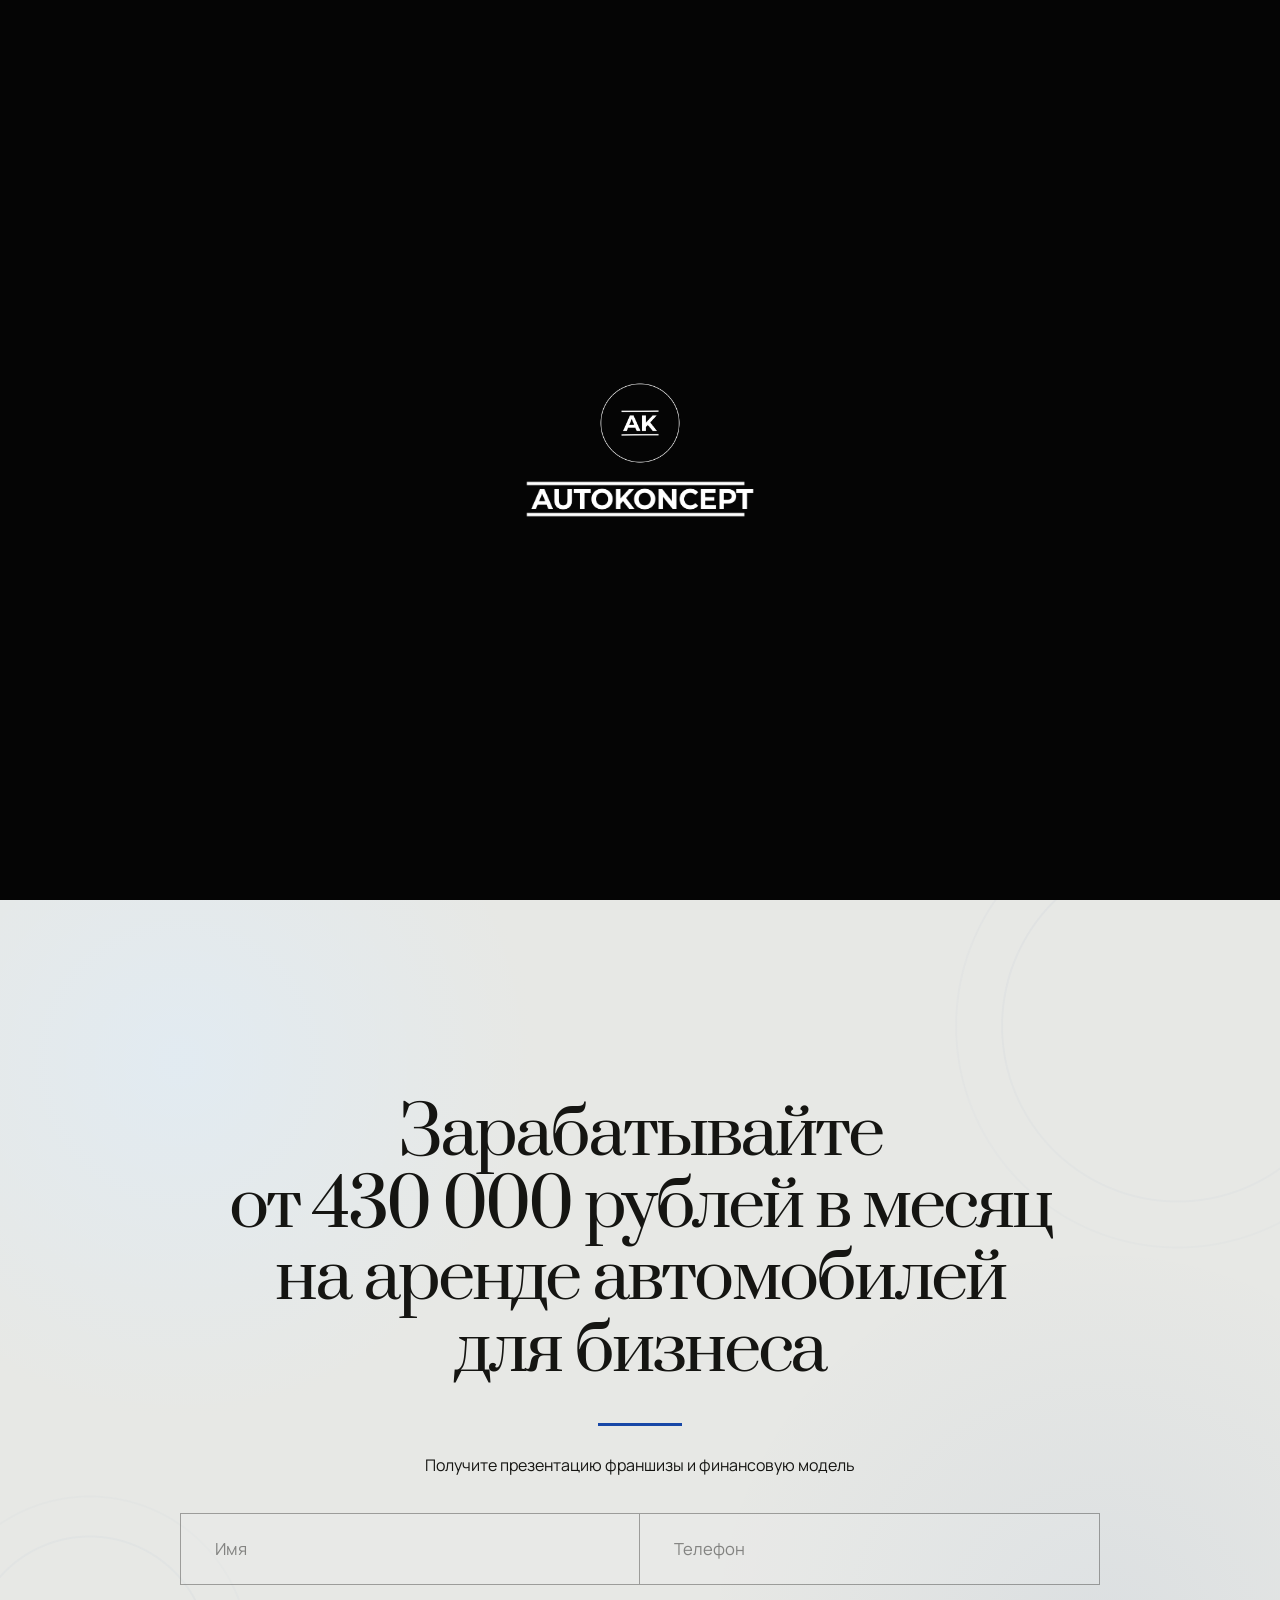
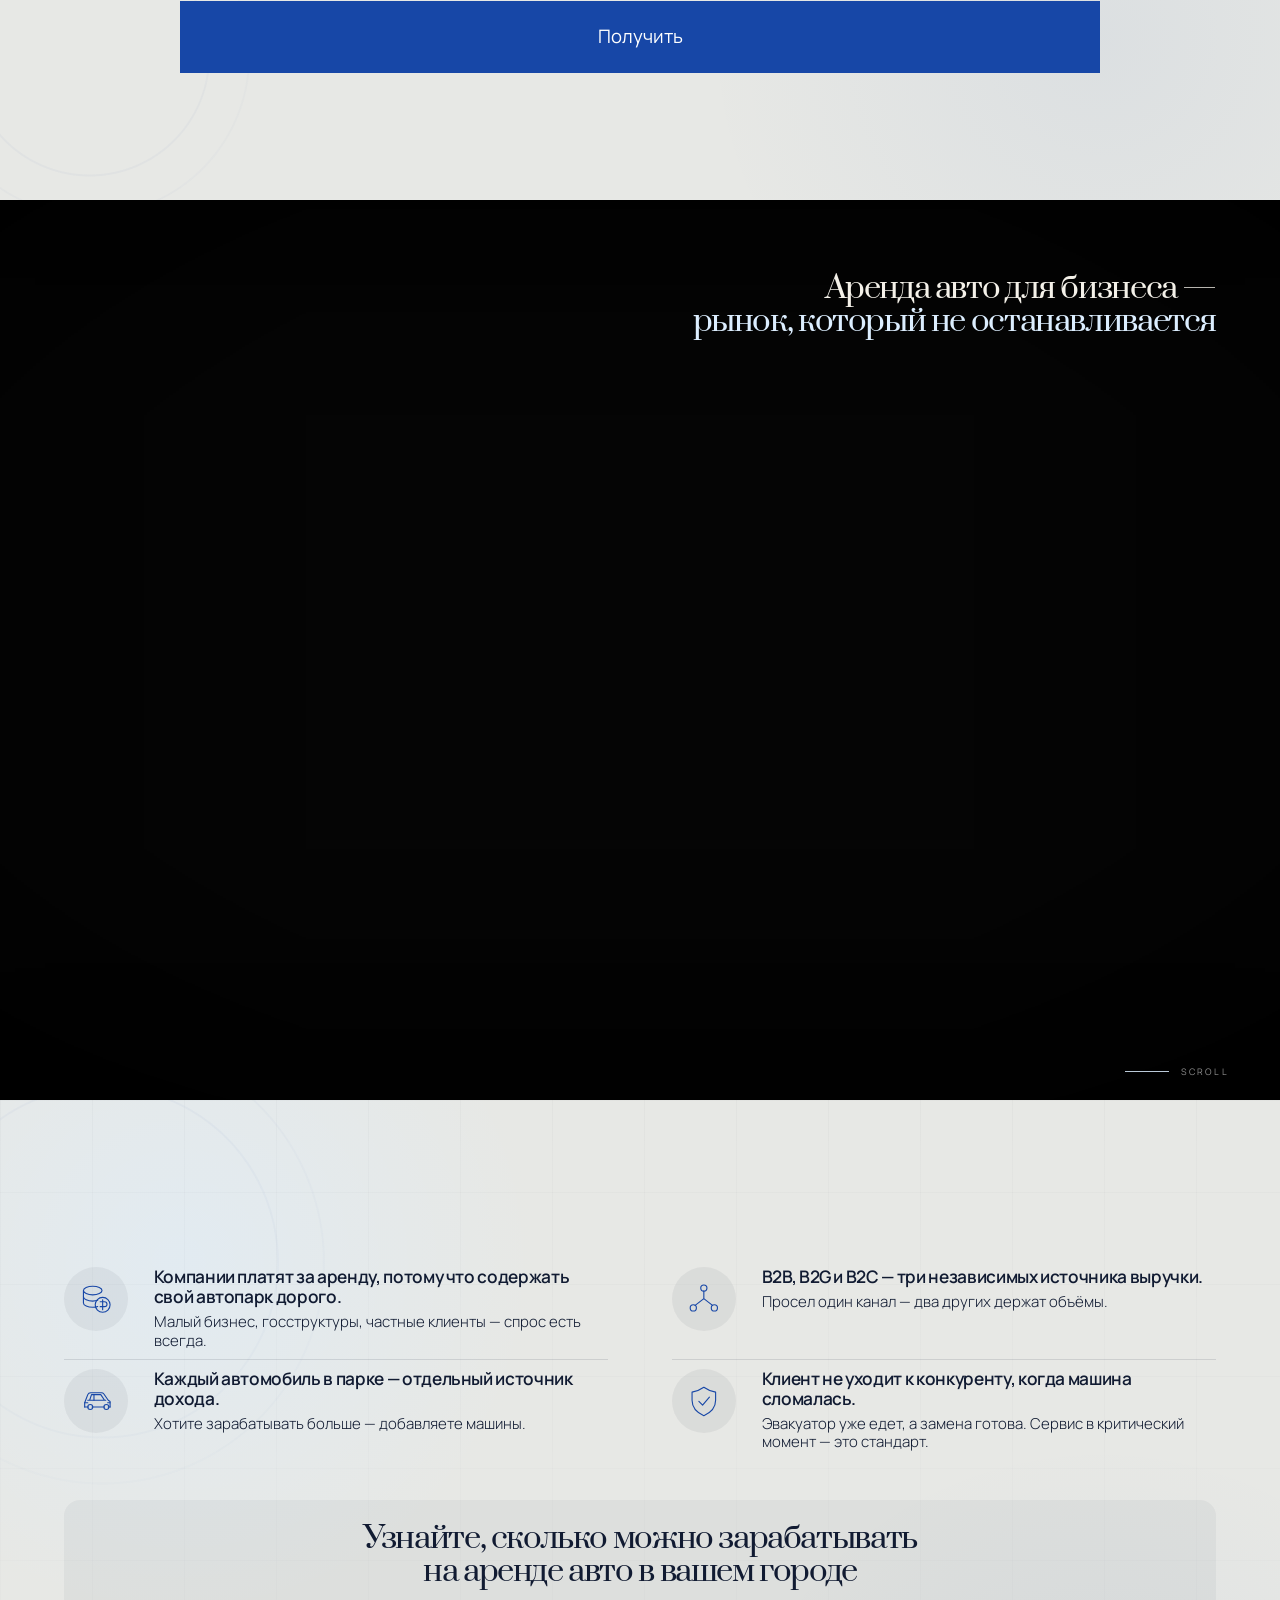
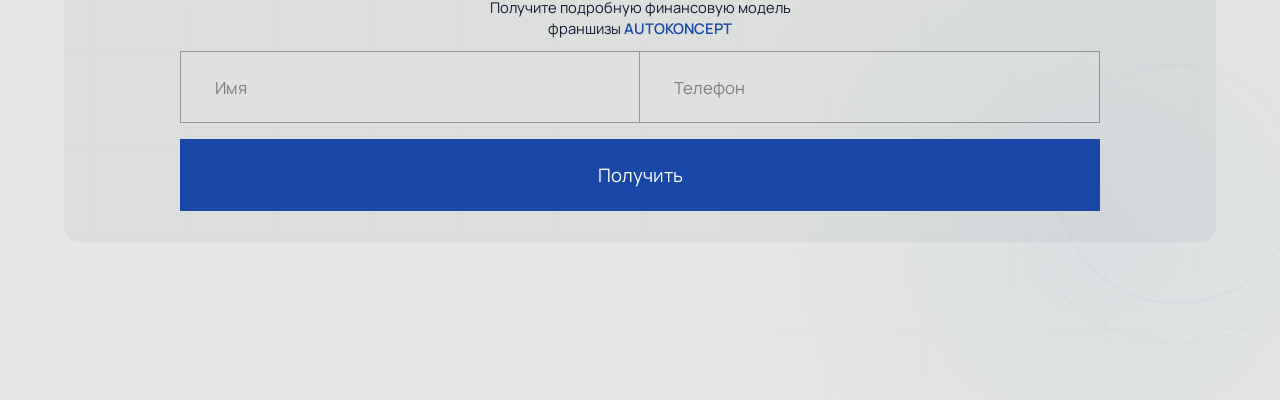
==== commit b7d38d6c: "upupdate 7" ====
--- a/index.html
+++ b/index.html
@@ -5,7 +5,7 @@
     <meta name="viewport" content="width=device-width, initial-scale=1.0" />
     <meta name="theme-color" content="#080808" />
     <title>AUTOKONCEPT - Франшиза компании по аренде автомобилей для бизнеса</title>
-    <link rel="stylesheet" href="./styles.css?v=25" />
+    <link rel="stylesheet" href="./styles.css?v=27" />
   </head>
   <body class="is-loading">
     <div class="preloader" data-preloader aria-live="polite">
@@ -22,9 +22,6 @@
           src="./assets/autokoncept-wordmark.png?v=4"
           alt="AUTOKONCEPT"
         />
-        <div class="preloader__line" aria-hidden="true">
-          <span></span>
-        </div>
       </div>
     </div>
 
@@ -67,6 +64,11 @@
               disablepictureinpicture
               aria-label="Чёрный минивэн вращается на подиуме"
             >
+              <source
+                src="./assets/minivan-turntable-mobile.mp4?v=1"
+                type="video/mp4"
+                media="(max-width: 720px)"
+              />
               <source src="./assets/minivan-turntable.mp4" type="video/mp4" />
             </video>
 
@@ -126,6 +128,11 @@
             disablepictureinpicture
             aria-label="Чёрный минивэн вращается на подиуме"
           >
+            <source
+              src="./assets/minivan-driving-mobile.mp4?v=1"
+              type="video/mp4"
+              media="(max-width: 720px)"
+            />
             <source src="./assets/minivan-driving.mp4?v=3" type="video/mp4" />
           </video>
 
@@ -239,6 +246,6 @@
       </div>
     </main>
 
-    <script src="./script.js?v=25"></script>
+    <script src="./script.js?v=27"></script>
   </body>
 </html>
--- a/styles.css
+++ b/styles.css
@@ -64,12 +64,10 @@
 
 .preloader__panel--top {
   top: 0;
-  border-bottom: 1px solid rgba(220, 238, 255, 0.15);
 }
 
 .preloader__panel--bottom {
   bottom: 0;
-  border-top: 1px solid rgba(220, 238, 255, 0.15);
 }
 
 .preloader__content {
@@ -95,23 +93,6 @@
   width: clamp(150px, 18vw, 230px);
   height: auto;
   object-fit: contain;
-}
-
-.preloader__line {
-  width: min(100%, 260px);
-  height: 1px;
-  margin-top: 4px;
-  overflow: hidden;
-  background: rgba(220, 238, 255, 0.2);
-}
-
-.preloader__line span {
-  display: block;
-  width: 100%;
-  height: 100%;
-  background: var(--acid);
-  transform: translateX(-100%);
-  animation: preloader-line 1.25s ease-in-out infinite;
 }
 
 .preloader p {
@@ -361,17 +342,8 @@
 }
 
 .second-screen::before {
-  position: absolute;
-  top: 0;
-  left: 0;
-  z-index: 20;
-  width: 100%;
-  height: 6px;
-  content: "";
-  pointer-events: none;
-  background: #1747a7;
-  transform: scaleX(var(--progress));
-  transform-origin: left center;
+  display: none;
+  content: none;
 }
 
 .second-screen::after {
@@ -789,17 +761,6 @@
   }
 }
 
-@keyframes preloader-line {
-  0% {
-    transform: translateX(-100%);
-  }
-
-  52%,
-  100% {
-    transform: translateX(100%);
-  }
-}
-
 @media (min-width: 721px) and (max-width: 1100px) {
   .scroll-stage {
     height: calc(150svh + 31.5vw);
@@ -1290,11 +1251,6 @@
     transition-duration: 1ms;
   }
 
-  .preloader__line span {
-    animation: none;
-    transform: none;
-  }
-
   .scroll-hint__line::after {
     animation: none;
   }
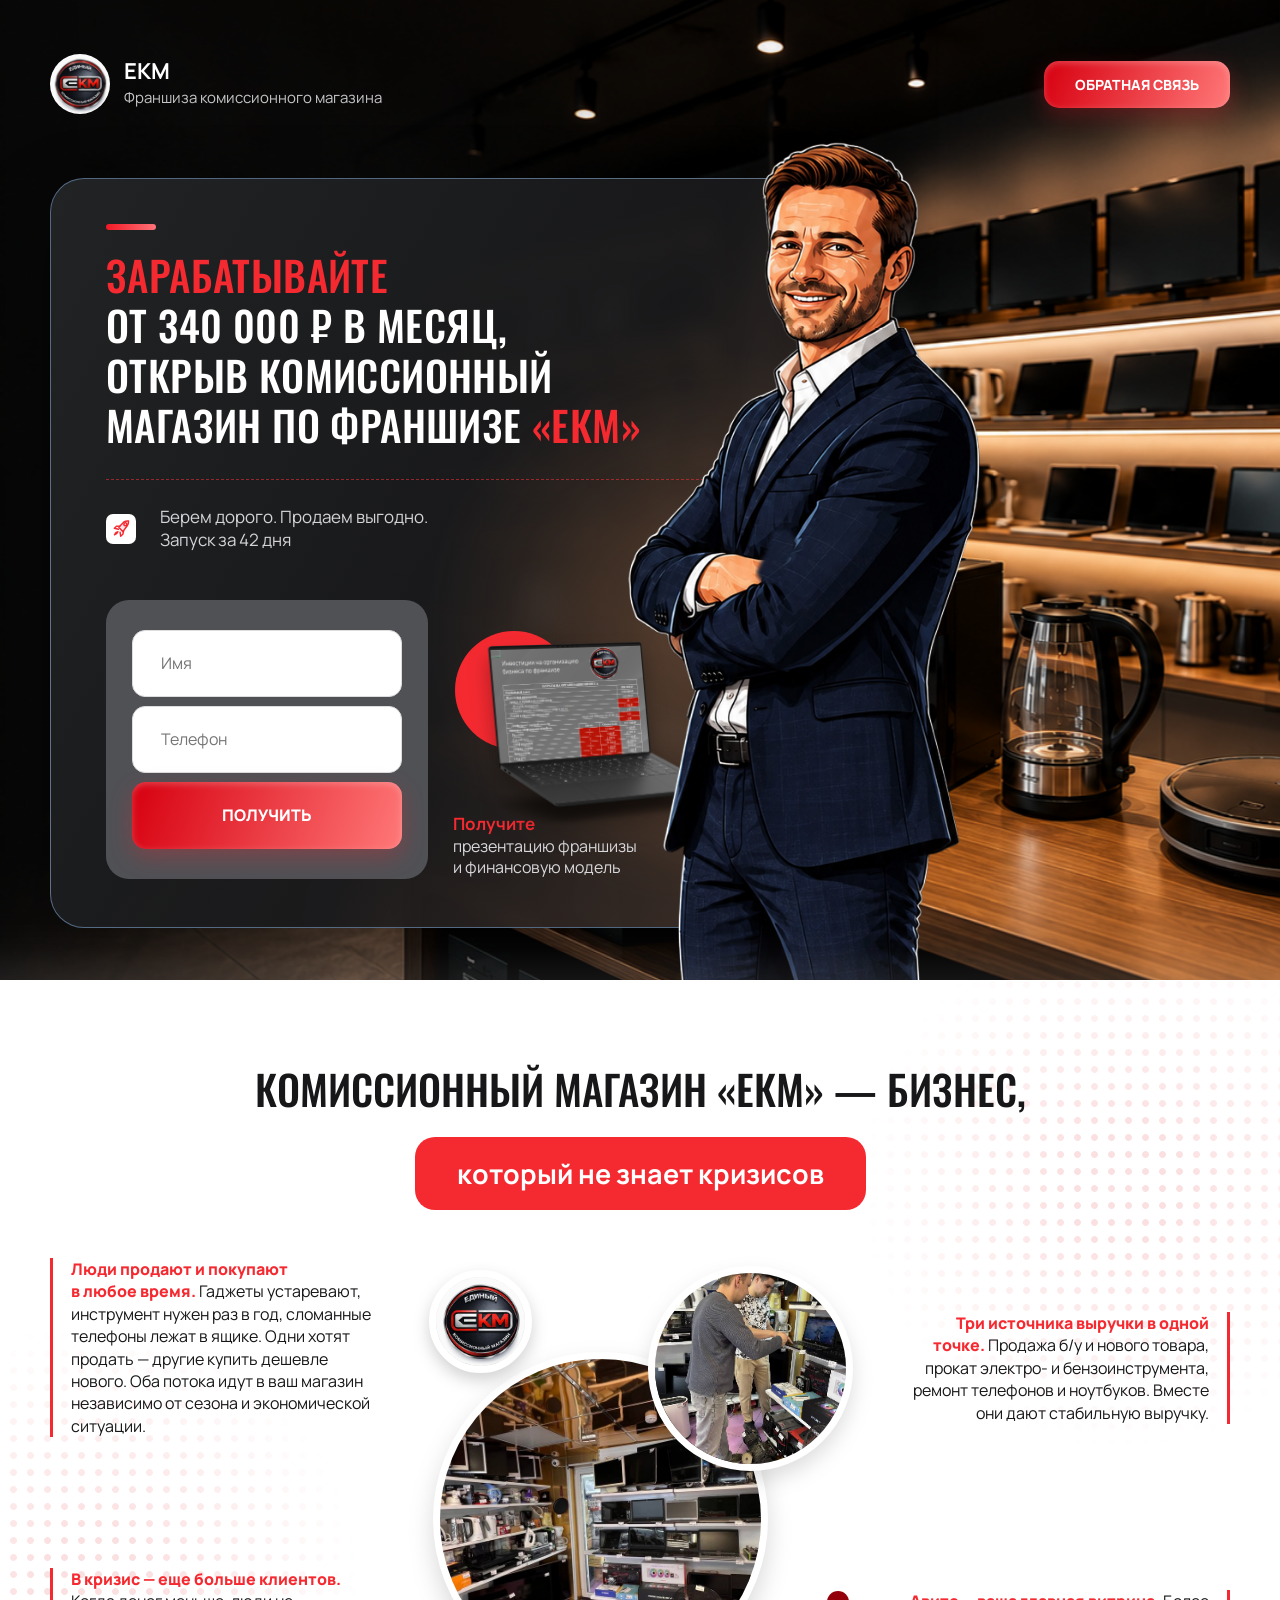
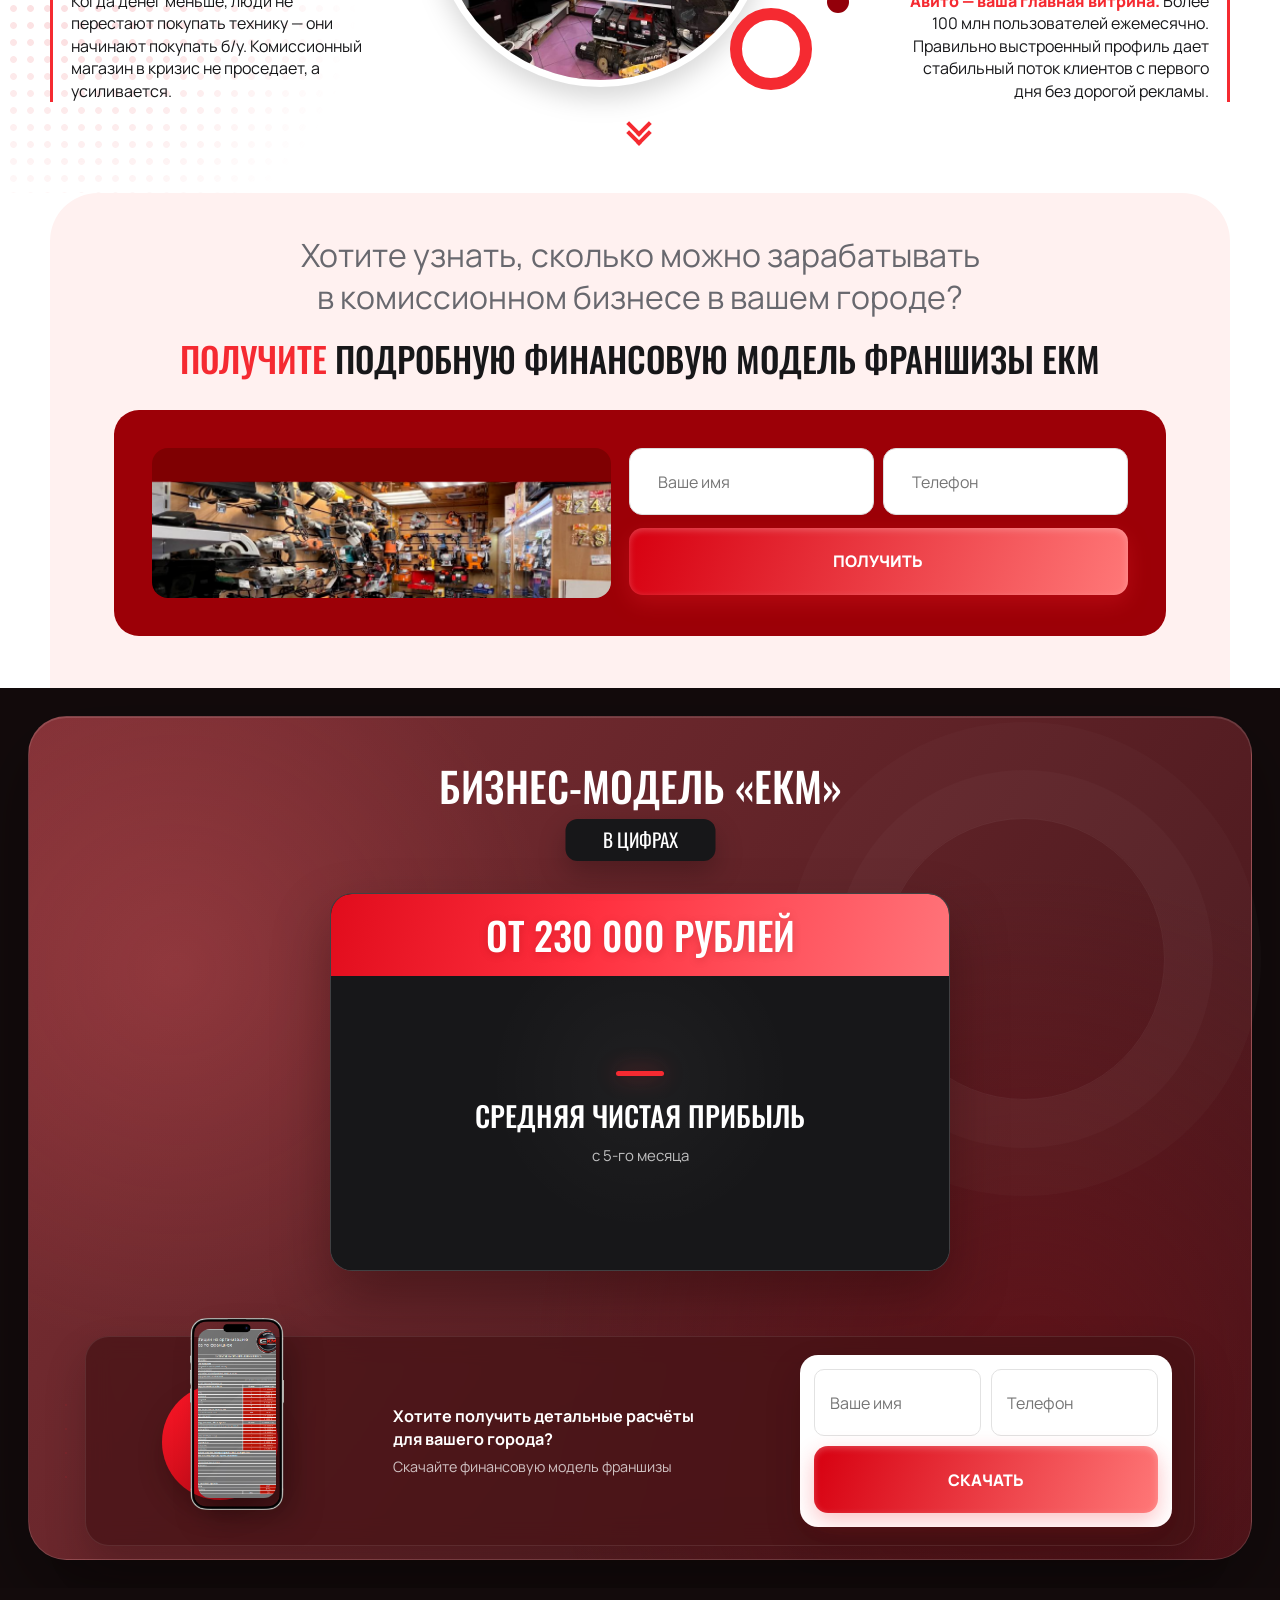
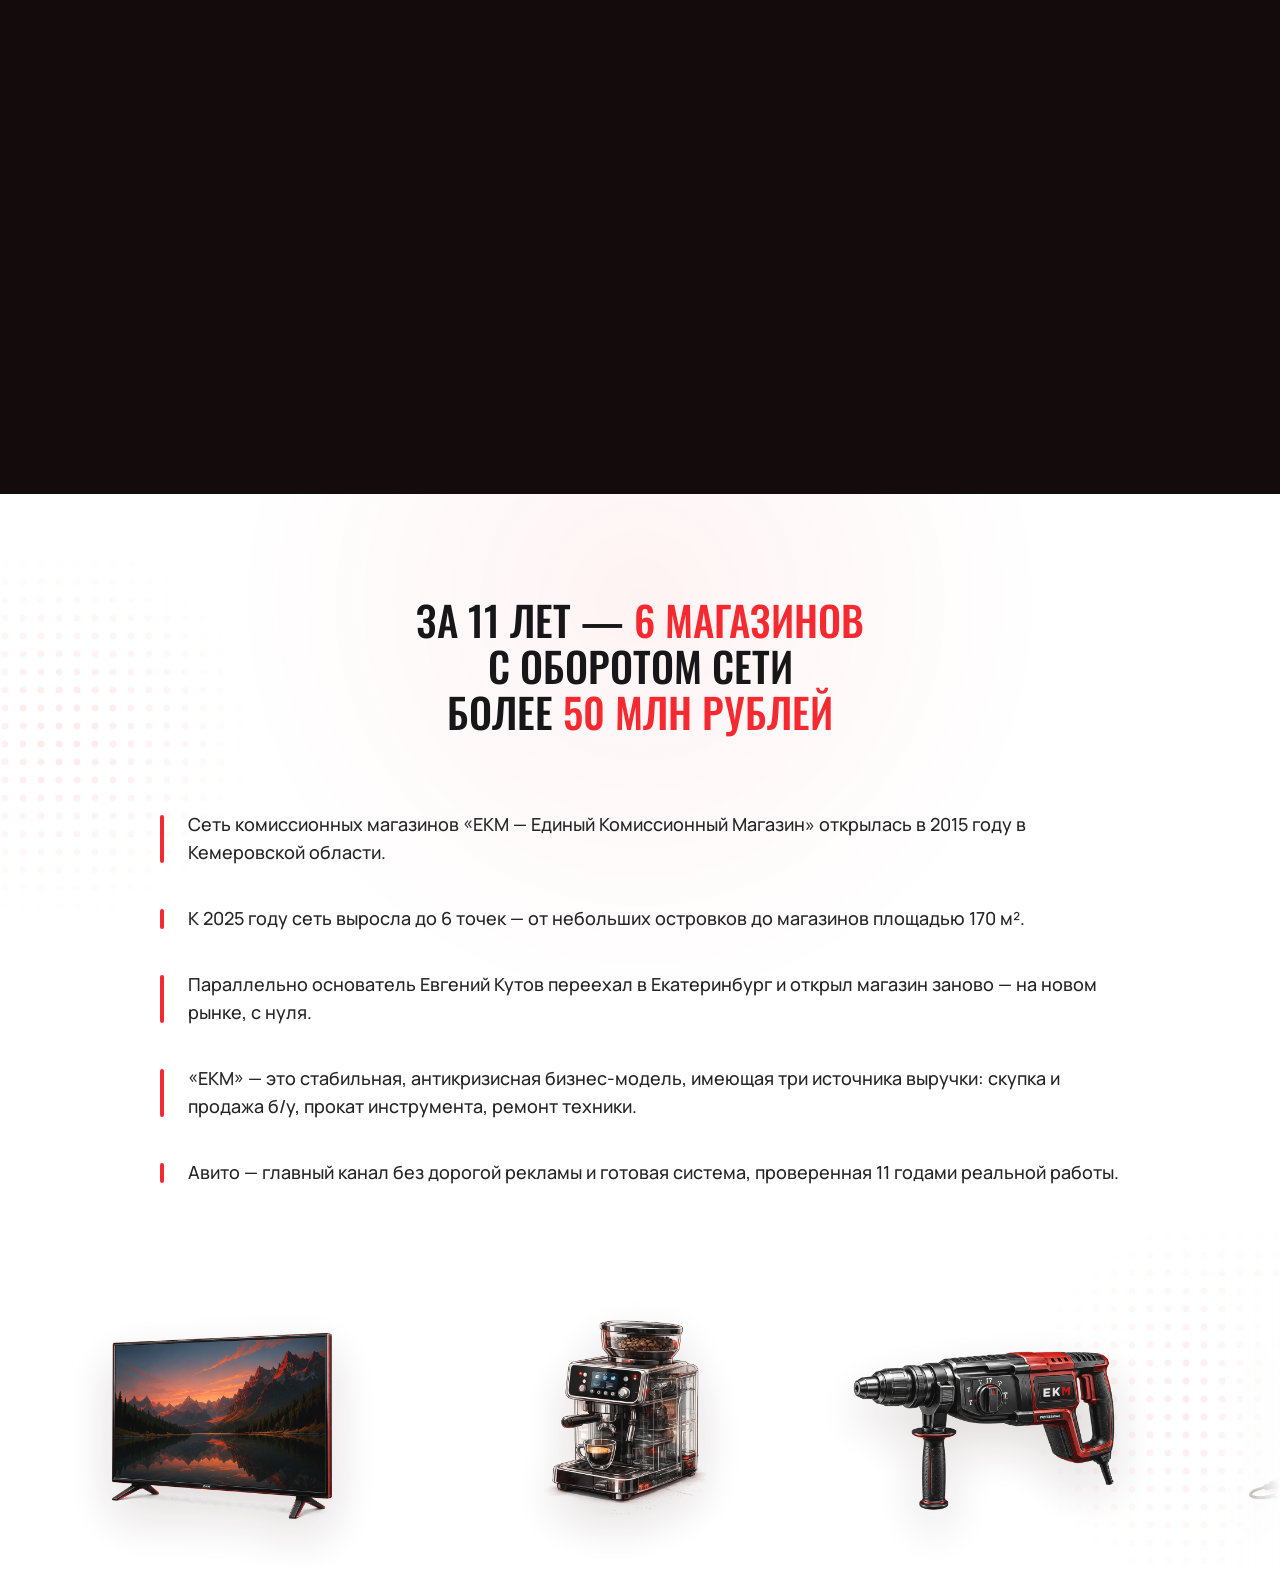
==== commit f202f286: "upupdate 8" ====
--- a/index.html
+++ b/index.html
@@ -1,251 +1,239 @@
 <!doctype html>
 <html lang="ru">
-  <head>
-    <meta charset="UTF-8" />
-    <meta name="viewport" content="width=device-width, initial-scale=1.0" />
-    <meta name="theme-color" content="#080808" />
-    <title>AUTOKONCEPT - Франшиза компании по аренде автомобилей для бизнеса</title>
-    <link rel="stylesheet" href="./styles.css?v=27" />
-  </head>
-  <body class="is-loading">
-    <div class="preloader" data-preloader aria-live="polite">
-      <div class="preloader__panel preloader__panel--top" aria-hidden="true"></div>
-      <div class="preloader__panel preloader__panel--bottom" aria-hidden="true"></div>
-      <div class="preloader__content">
-        <img
-          class="preloader__mark"
-          src="./assets/autokoncept-mark.png?v=4"
-          alt=""
-        />
-        <img
-          class="preloader__wordmark"
-          src="./assets/autokoncept-wordmark.png?v=4"
-          alt="AUTOKONCEPT"
-        />
-      </div>
-    </div>
-
-    <main>
-      <div class="scroll-stage" data-scroll-stage>
-        <section class="hero" aria-label="Автомобиль на вращающемся подиуме">
-          <header class="hero__header">
-            <a class="brand" href="#" aria-label="Автоконцепт — на главную">
-              <img
-                class="brand__mark"
-                src="./assets/autokoncept-mark.png?v=4"
-                alt=""
-              />
-              <img
-                class="brand__wordmark"
-                src="./assets/autokoncept-wordmark.png?v=4"
-                alt="AUTOKONCEPT"
-              />
-            </a>
-
-            <a class="hero__cta" href="#contact">Заказать звонок</a>
-          </header>
-
-          <div class="hero__copy">
-            <h1>
-              Франшиза компании<br />
-              <span>по аренде</span> автомобилей<br />
-              для бизнеса
-            </h1>
-            <span class="hero__copy-line" aria-hidden="true"></span>
-          </div>
-
-          <div class="hero__media">
-            <video
-              class="hero-video"
-              data-scroll-video
-              preload="auto"
-              muted
-              playsinline
-              disablepictureinpicture
-              aria-label="Чёрный минивэн вращается на подиуме"
-            >
-              <source
-                src="./assets/minivan-turntable-mobile.mp4?v=1"
-                type="video/mp4"
-                media="(max-width: 720px)"
-              />
-              <source src="./assets/minivan-turntable.mp4" type="video/mp4" />
-            </video>
-
-            <div class="hero__fallback" data-video-fallback aria-hidden="true">
-              <div class="hero__platform"></div>
-              <p>Добавьте видео в<br /><strong>assets/minivan-turntable.mp4</strong></p>
+<head>
+  <meta charset="UTF-8">
+  <meta name="viewport" content="width=device-width, initial-scale=1.0">
+  <meta name="description" content="Франшиза комиссионного магазина ЕКМ">
+  <title>ЕКМ — франшиза комиссионного магазина</title>
+  <link rel="preconnect" href="https://fonts.googleapis.com">
+  <link rel="preconnect" href="https://fonts.gstatic.com" crossorigin>
+  <link href="https://fonts.googleapis.com/css2?family=Manrope:wght@400;500;600;700;800&family=Oswald:wght@400;500;600&display=swap" rel="stylesheet">
+  <link rel="stylesheet" href="styles.css">
+</head>
+<body>
+  <main>
+    <section class="hero" id="top">
+      <div class="hero__visual" aria-hidden="true"></div>
+      <div class="hero__fade" aria-hidden="true"></div>
+      <div class="hero__man-track" aria-hidden="true">
+        <img class="hero__man" src="assets/figma-man-hires-retouched.png?v=5" alt="">
+      </div>
+      <header class="header container">
+        <a class="brand" href="#top" aria-label="ЕКМ — на главную">
+          <img src="assets/figma-logo.jpg" alt="">
+          <span><strong>ЕКМ</strong><small>Франшиза комиссионного магазина</small></span>
+        </a>
+        <a class="button button--small" href="#contact">Обратная связь</a>
+      </header>
+
+      <div class="hero__content container">
+        <div class="offer reveal">
+          <span class="offer__dash"></span>
+          <h1>
+            <span><em>Зарабатывайте</em></span>
+            <span>от 340 000 ₽ в месяц,</span>
+            <span>открыв комиссионный</span>
+            <span>магазин по франшизе <em>«ЕКМ»</em></span>
+          </h1>
+          <div class="offer__promise">
+            <span class="promise-icon" aria-hidden="true">
+              <svg viewBox="0 0 32 32" focusable="false">
+                <path d="M19.1 5.8c2.7-1.7 5.6-1.8 7.1-1.7.1 1.6 0 4.5-1.7 7.2l-6.2 9.4-6.5-6.5 7.3-8.4Z"/>
+                <path d="m13.3 12.5-5.1.5-3.1 3.1 6.2 1.3m8.2 2.1-1 5.2-3.1 3.1-1.3-6.2"/>
+                <circle cx="21.5" cy="9.3" r="2.3"/>
+                <path d="M10.8 21.2c-1.8.3-3.9 1.7-5 4.9 3.2-1.1 4.6-3.2 4.9-5"/>
+              </svg>
+            </span>
+            <p>Берем дорого. Продаем выгодно.<br>Запуск за 42 дня</p>
+          </div>
+
+          <div class="offer__bottom">
+            <form class="lead-form" data-form>
+              <label><span>Ваше имя</span><input name="name" type="text" placeholder="Имя" required></label>
+              <label><span>Телефон</span><input name="phone" type="tel" placeholder="Телефон" required></label>
+              <button class="button" type="submit">Получить</button>
+              <p class="form-status" aria-live="polite"></p>
+            </form>
+
+            <div class="present">
+              <div class="present__art">
+                <span class="present__circle present__circle--large"></span>
+                <span class="present__circle present__circle--small"></span>
+                <img src="assets/figma-laptop.png" alt="Финансовая модель франшизы ЕКМ на ноутбуке">
+              </div>
+              <p><strong>Получите</strong><br>презентацию франшизы<br>и финансовую модель</p>
             </div>
           </div>
-
-          <div class="scroll-hint" aria-hidden="true">
-            <span class="scroll-hint__line"></span>
-            <span>Scroll</span>
-          </div>
-        </section>
-
-        <section class="second-screen">
-          <div class="second-screen__content">
-            <h2>
-              Зарабатывайте<br />
-              от 430 000 рублей в&nbsp;месяц<br />
-              на аренде автомобилей<br />
-              для бизнеса
-            </h2>
-            <span class="second-screen__rule" aria-hidden="true"></span>
-            <p>Получите презентацию франшизы и финансовую модель</p>
-            <form
-              class="lead-form"
-              id="contact"
-              action="mailto:info@autokoncept.ru"
-              method="post"
-              enctype="text/plain"
-            >
-              <div class="lead-form__fields">
-                <label>
-                  <span class="sr-only">Имя</span>
-                  <input type="text" name="name" placeholder="Имя" />
-                </label>
-                <label>
-                  <span class="sr-only">Телефон</span>
-                  <input type="tel" name="phone" placeholder="Телефон" />
-                </label>
-              </div>
-              <button type="submit">Получить</button>
+        </div>
+      </div>
+    </section>
+
+    <section class="business">
+      <div class="dot-field dot-field--left" aria-hidden="true"></div>
+      <div class="dot-field dot-field--right" aria-hidden="true"></div>
+      <div class="container">
+        <div class="section-heading reveal">
+          <h2><span>Комиссионный магазин</span> <span>«ЕКМ» — бизнес,</span></h2>
+          <span>который не знает кризисов</span>
+        </div>
+
+        <div class="business__grid">
+          <article class="fact fact--one reveal">
+            <p><strong>Люди продают и покупают<br>в любое время.</strong> Гаджеты устаревают, инструмент нужен раз в год, сломанные телефоны лежат в ящике. Одни хотят продать — другие купить дешевле нового. Оба потока идут в ваш магазин независимо от сезона и экономической ситуации.</p>
+          </article>
+
+          <article class="fact fact--two reveal">
+            <p><strong>Три источника выручки в одной точке.</strong> Продажа б/у и нового товара, прокат электро- и бензоинструмента, ремонт телефонов и ноутбуков. Вместе они дают стабильную выручку.</p>
+          </article>
+
+          <div class="business__photo reveal">
+            <img class="business__main-photo" src="assets/figma-store.jpg" alt="Комиссионный магазин ЕКМ">
+            <img class="business__people-photo" src="assets/figma-people.jpg" alt="Работа с покупателями">
+            <img class="business__logo" src="assets/figma-logo.jpg" alt="ЕКМ">
+            <span class="ring ring--large"></span>
+            <span class="ring ring--small"></span>
+          </div>
+
+          <article class="fact fact--three reveal">
+            <p><strong>В кризис — еще больше клиентов.</strong> Когда денег меньше, люди не перестают покупать технику — они начинают покупать б/у. Комиссионный магазин в кризис не проседает, а усиливается.</p>
+          </article>
+
+          <article class="fact fact--four reveal">
+            <p><strong>Авито — ваша главная витрина.</strong> Более 100 млн пользователей ежемесячно. Правильно выстроенный профиль дает стабильный поток клиентов с первого дня без дорогой рекламы.</p>
+          </article>
+        </div>
+
+        <a class="scroll-cue" href="#contact" aria-label="Перейти к форме">
+          <span></span><span></span>
+        </a>
+      </div>
+    </section>
+
+    <section class="contact container" id="contact">
+      <div class="contact__card reveal">
+        <p>Хотите узнать, сколько можно зарабатывать <span class="keep-together">в комиссионном бизнесе</span> <span class="keep-together">в вашем городе?</span></p>
+        <h2><em>Получите</em> подробную финансовую модель франшизы ЕКМ</h2>
+        <div class="contact__panel">
+          <img src="assets/store-strip.png" alt="Ассортимент магазина ЕКМ">
+          <form class="lead-form lead-form--wide" data-form>
+            <label><span>Ваше имя</span><input name="name" type="text" placeholder="Ваше имя" required></label>
+            <label><span>Телефон</span><input name="phone" type="tel" placeholder="Телефон" required></label>
+            <button class="button" type="submit">Получить</button>
+            <p class="form-status" aria-live="polite"></p>
+          </form>
+        </div>
+      </div>
+    </section>
+
+    <section class="numbers-stack" id="numbers" aria-labelledby="numbers-title">
+      <div class="numbers-stack__sticky">
+        <div class="numbers-stack__backdrop" aria-hidden="true"></div>
+        <div class="numbers-stack__stage container">
+          <div class="numbers-stack__heading">
+            <h2 id="numbers-title">Бизнес-модель «ЕКМ»</h2>
+            <span>в цифрах</span>
+          </div>
+
+          <img class="numbers-stack__man" src="assets/figma-third-man.png" alt="" aria-hidden="true">
+
+          <div class="numbers-stack__cards" aria-label="Показатели франшизы">
+            <article class="number-card" data-stack-card>
+              <h3>От 230 000 рублей</h3>
+              <div class="number-card__body">
+                <strong>средняя чистая прибыль</strong>
+                <p>с 5-го месяца</p>
+              </div>
+            </article>
+
+            <article class="number-card" data-stack-card>
+              <h3>От 24%</h3>
+              <div class="number-card__body">
+                <strong>рентабельность</strong>
+                <p>по чистой прибыли</p>
+              </div>
+            </article>
+
+            <article class="number-card" data-stack-card>
+              <h3>42 дня</h3>
+              <div class="number-card__body">
+                <strong>от договора</strong>
+                <p>до открытия</p>
+              </div>
+            </article>
+
+            <article class="number-card" data-stack-card>
+              <h3>1 621 000 рублей</h3>
+              <div class="number-card__body">
+                <strong>инвестиций требуется</strong>
+                <p>для старта</p>
+              </div>
+            </article>
+          </div>
+
+          <div class="numbers-stack__footer">
+            <div class="numbers-stack__model">
+              <span class="numbers-stack__model-circle" aria-hidden="true"></span>
+              <div class="numbers-stack__phone">
+                <img class="numbers-stack__phone-screen" src="assets/figma-third-finance.png" alt="Финансовая модель франшизы ЕКМ">
+                <img class="numbers-stack__phone-frame" src="assets/figma-third-phone.png" alt="" aria-hidden="true">
+              </div>
+              <svg class="numbers-stack__arrow" viewBox="0 0 170 90" aria-hidden="true">
+                <path class="numbers-stack__arrow-line" d="M4 42C27 38 37 23 60 24C87 25 101 43 94 62C87 81 57 79 51 59C45 39 66 26 91 27C119 28 145 42 159 61"/>
+                <path class="numbers-stack__arrow-head" d="m151 57 9 5-2-10"/>
+              </svg>
+            </div>
+
+            <p class="numbers-stack__copy">
+              <strong>Хотите получить детальные расчёты для вашего города?</strong>
+              Скачайте финансовую модель франшизы
+            </p>
+
+            <form class="numbers-stack__form" data-form>
+              <label><span>Ваше имя</span><input name="name" type="text" placeholder="Ваше имя" required></label>
+              <label><span>Телефон</span><input name="phone" type="tel" placeholder="Телефон" required></label>
+              <button class="button" type="submit">Скачать</button>
+              <p class="form-status" aria-live="polite"></p>
             </form>
           </div>
-        </section>
-      </div>
-
-      <div class="scroll-stage scroll-stage--third" data-scroll-stage>
-        <section class="third-screen" aria-label="Автомобиль в движении">
-          <video
-            class="third-video"
-            data-scroll-video
-            preload="auto"
-            muted
-            playsinline
-            disablepictureinpicture
-            aria-label="Чёрный минивэн вращается на подиуме"
-          >
-            <source
-              src="./assets/minivan-driving-mobile.mp4?v=1"
-              type="video/mp4"
-              media="(max-width: 720px)"
-            />
-            <source src="./assets/minivan-driving.mp4?v=3" type="video/mp4" />
-          </video>
-
-          <p class="third-screen__market">
-            <span>Аренда авто для бизнеса —</span><br />
-            <strong>рынок, который не останавливается</strong>
-          </p>
-
-          <div class="scroll-hint scroll-hint--third" aria-hidden="true">
-            <span class="scroll-hint__line"></span>
-            <span>Scroll</span>
-          </div>
-        </section>
-
-        <section class="fourth-screen">
-          <div class="fourth-screen__content">
-            <div class="fourth-screen__points">
-              <article class="benefit-card">
-                <span class="benefit-card__icon" aria-hidden="true">
-                  <svg viewBox="0 0 64 64">
-                    <ellipse cx="27" cy="17" rx="15" ry="7"></ellipse>
-                    <path d="M12 17v20c0 4 7 7 15 7 3 0 6-.4 8-1.3"></path>
-                    <path d="M12 27c0 4 7 7 15 7 3 0 5.5-.4 8-1.2"></path>
-                    <circle cx="43" cy="40" r="12"></circle>
-                    <path d="M43 32v16M39 35h7a4 4 0 0 1 0 8h-7"></path>
-                  </svg>
-                </span>
-                <div>
-                  <h3>Компании платят за аренду, потому что содержать свой автопарк дорого.</h3>
-                  <p>Малый бизнес, госструктуры, частные клиенты — спрос есть всегда.</p>
-                </div>
-              </article>
-
-              <article class="benefit-card">
-                <span class="benefit-card__icon" aria-hidden="true">
-                  <svg viewBox="0 0 64 64">
-                    <circle cx="32" cy="13" r="5"></circle>
-                    <circle cx="15" cy="45" r="5"></circle>
-                    <circle cx="49" cy="45" r="5"></circle>
-                    <path d="M32 18v12M32 30 18 41M32 30l14 11"></path>
-                  </svg>
-                </span>
-                <div>
-                  <h3>B2B, B2G и B2C — три независимых источника выручки.</h3>
-                  <p>Просел один канал — два других держат объёмы.</p>
-                </div>
-              </article>
-
-              <article class="benefit-card">
-                <span class="benefit-card__icon" aria-hidden="true">
-                  <svg viewBox="0 0 64 64">
-                    <path d="M14 42v-7l5-13a5 5 0 0 1 5-3h17a5 5 0 0 1 4 2l7 10 3 2v9"></path>
-                    <path d="M14 42h6M26 42h20M52 42h3M19 31h29M22 31l3-9h15l6 9"></path>
-                    <circle cx="23" cy="42" r="4"></circle>
-                    <circle cx="49" cy="42" r="4"></circle>
-                    <path d="M14 35h5M51 35h4M29 22v9"></path>
-                  </svg>
-                </span>
-                <div>
-                  <h3>Каждый автомобиль в парке — отдельный источник дохода.</h3>
-                  <p>Хотите зарабатывать больше — добавляете машины.</p>
-                </div>
-              </article>
-
-              <article class="benefit-card">
-                <span class="benefit-card__icon" aria-hidden="true">
-                  <svg viewBox="0 0 64 64">
-                    <path d="M32 10c7 5 14 7 19 8v13c0 12-8 20-19 25-11-5-19-13-19-25V18c5-1 12-3 19-8Z"></path>
-                    <path d="m24 33 6 6 11-13"></path>
-                  </svg>
-                </span>
-                <div>
-                  <h3>Клиент не уходит к конкуренту, когда машина сломалась.</h3>
-                  <p>Эвакуатор уже едет, а замена готова. Сервис в критический момент — это стандарт.</p>
-                </div>
-              </article>
-            </div>
-
-            <div class="fourth-screen__lead">
-              <div class="fourth-screen__lead-copy">
-                <h2>
-                  <span>Узнайте, сколько можно зарабатывать</span>
-                  <span>на аренде авто в вашем городе</span>
-                </h2>
-                <p>
-                  <span>Получите подробную финансовую модель</span>
-                  <span>франшизы <strong>AUTOKONCEPT</strong></span>
-                </p>
-              </div>
-              <form
-                class="fourth-form"
-                action="mailto:info@autokoncept.ru"
-                method="post"
-                enctype="text/plain"
-              >
-                <div class="fourth-form__fields">
-                  <label>
-                    <span class="sr-only">Имя</span>
-                    <input type="text" name="name" placeholder="Имя" />
-                  </label>
-                  <label>
-                    <span class="sr-only">Телефон</span>
-                    <input type="tel" name="phone" placeholder="Телефон" />
-                  </label>
-                </div>
-                <button type="submit">Получить</button>
-              </form>
-            </div>
-          </div>
-        </section>
-      </div>
-    </main>
-
-    <script src="./script.js?v=27"></script>
-  </body>
+        </div>
+      </div>
+    </section>
+
+    <section class="legacy-about" id="legacy" aria-labelledby="legacy-title">
+      <div class="legacy-about__dots legacy-about__dots--left" aria-hidden="true"></div>
+      <div class="legacy-about__dots legacy-about__dots--right" aria-hidden="true"></div>
+      <div class="legacy-about__content container">
+        <h2 id="legacy-title">
+          <span>За 11 лет — <em>6 магазинов</em></span>
+          <span>с оборотом сети</span>
+          <span>более <em>50 млн рублей</em></span>
+        </h2>
+
+        <div class="legacy-about__text">
+          <p>Сеть комиссионных магазинов «ЕКМ — Единый Комиссионный Магазин» открылась в 2015 году в Кемеровской области.</p>
+          <p>К 2025 году сеть выросла до 6 точек — от небольших островков до магазинов площадью 170 м².</p>
+          <p>Параллельно основатель Евгений Кутов переехал в Екатеринбург и открыл магазин заново — на новом рынке, с нуля.</p>
+          <p>«ЕКМ» — это стабильная, антикризисная бизнес-модель, имеющая три источника выручки: скупка и продажа б/у, прокат инструмента, ремонт техники.</p>
+          <p>Авито — главный канал без дорогой рекламы и готовая система, проверенная 11 годами реальной работы.</p>
+        </div>
+      </div>
+      <div class="legacy-about__carousel" aria-hidden="true">
+        <div class="legacy-about__track">
+          <img class="legacy-about__object legacy-about__object--tv" src="assets/immersive-tv.webp" alt="">
+          <img class="legacy-about__object legacy-about__object--coffee" src="assets/immersive-coffee.webp" alt="">
+          <img class="legacy-about__object legacy-about__object--drill" src="assets/immersive-drill.webp" alt="">
+          <img class="legacy-about__object legacy-about__object--console" src="assets/immersive-console.webp" alt="">
+          <img class="legacy-about__object legacy-about__object--tv" src="assets/immersive-tv.webp" alt="">
+          <img class="legacy-about__object legacy-about__object--coffee" src="assets/immersive-coffee.webp" alt="">
+          <img class="legacy-about__object legacy-about__object--drill" src="assets/immersive-drill.webp" alt="">
+          <img class="legacy-about__object legacy-about__object--console" src="assets/immersive-console.webp" alt="">
+        </div>
+      </div>
+    </section>
+
+  </main>
+
+  <div class="toast" role="status" aria-live="polite">Спасибо! Мы скоро свяжемся с вами.</div>
+  <script src="script.js"></script>
+</body>
 </html>
--- a/styles.css
+++ b/styles.css
@@ -1,1257 +1,2619 @@
-@import url("https://fonts.googleapis.com/css2?family=Manrope:wght@300;400;500&family=Prata&display=swap");
-
 :root {
-  --ink: #080808;
-  --paper: #e9e5dc;
-  --acid: #dceeff;
-  --progress: 0;
-}
-
-* {
-  box-sizing: border-box;
-}
+  --red: #f52a31;
+  --red-dark: #9c0007;
+  --ink: #171719;
+  --muted: #68686e;
+  --cream: #fff1f0;
+  --radius: 34px;
+  --form-control-height: 67px;
+}
+
+* { box-sizing: border-box; }
 
 html {
-  background: var(--ink);
-  color: #f4f1e9;
-  font-family: "Manrope", sans-serif;
-  scroll-behavior: auto;
+  scroll-behavior: smooth;
+  width: 100%;
+  max-width: 100%;
+  overflow-x: hidden;
+  overflow-x: clip;
+  overscroll-behavior-x: none;
 }
 
 body {
   margin: 0;
+  width: 100%;
+  max-width: 100%;
+  color: var(--ink);
+  background: #fff;
+  font-family: "Manrope", sans-serif;
   overflow-x: hidden;
-}
-
-body.is-loading {
+  overflow-x: clip;
+  overscroll-behavior-x: none;
+  touch-action: pan-y pinch-zoom;
+}
+
+button, input { font: inherit; }
+a { color: inherit; text-decoration: none; }
+img { display: block; max-width: 100%; }
+
+main,
+section,
+header,
+form {
+  max-width: 100%;
+}
+
+main {
+  width: 100%;
+  overflow-x: hidden;
+  overflow-x: clip;
+}
+
+.container {
+  width: min(1180px, calc(100% - 48px));
+  max-width: 100%;
+  margin-inline: auto;
+}
+
+.hero {
+  position: relative;
+  min-height: 980px;
+  color: #fff;
+  background: #080909;
   overflow: hidden;
 }
 
-.preloader {
-  position: fixed;
+.hero::after {
+  content: "";
+  z-index: 1;
+  position: absolute;
   inset: 0;
-  z-index: 1000;
-  display: grid;
-  place-items: center;
-  overflow: hidden;
-  color: #f7f7f5;
-  background: #050505;
-  transition:
-    visibility 0s linear 1.05s,
-    opacity 360ms ease 720ms;
-}
-
-.preloader::before {
-  position: absolute;
-  inset: 0;
-  z-index: 1;
-  content: "";
+  background: linear-gradient(90deg, rgba(0,0,0,.3) 0%, rgba(0,0,0,.08) 47%, transparent 74%);
+  pointer-events: none;
+}
+
+.hero__visual {
+  position: absolute;
+  z-index: 0;
+  inset: -45px 0;
+  background: url("assets/figma-hero-bg.png") center / cover no-repeat;
+  transform: translate3d(0, var(--hero-parallax-y, 0px), 0) scale(1.04);
+  transform-origin: center top;
+  will-change: transform;
+}
+
+.hero__fade {
+  position: absolute;
+  z-index: 4;
+  right: 0;
+  bottom: -2px;
+  left: 0;
+  height: 78px;
   background:
-    radial-gradient(circle at 50% 44%, rgba(220, 238, 255, 0.12), transparent 28%),
-    linear-gradient(180deg, rgba(255, 255, 255, 0.05), transparent 44% 100%);
-  opacity: 0.78;
-}
-
-.preloader__panel {
-  position: absolute;
-  left: 0;
-  z-index: 2;
+    linear-gradient(
+      to bottom,
+      rgba(255, 255, 255, 0) 0%,
+      rgba(255, 255, 255, .03) 24%,
+      rgba(255, 255, 255, .22) 55%,
+      rgba(255, 255, 255, .72) 82%,
+      #fff 100%
+    );
+  opacity: var(--hero-fade-opacity, .08);
+  pointer-events: none;
+  will-change: opacity;
+}
+
+.hero__man-track {
+  position: absolute;
+  z-index: 3;
+  right: 110px;
+  bottom: -650px;
+  width: 760px;
+  transform: translate3d(var(--man-scroll-x, 0px), 0, 0);
+  will-change: transform;
+  pointer-events: none;
+}
+
+.hero__man {
   width: 100%;
-  height: 50%;
-  background: #050505;
-  transition: transform 900ms cubic-bezier(0.76, 0, 0.24, 1);
-}
-
-.preloader__panel--top {
-  top: 0;
-}
-
-.preloader__panel--bottom {
-  bottom: 0;
-}
-
-.preloader__content {
+  max-width: none;
+  animation: man-arrival 1.15s cubic-bezier(.2, .8, .2, 1) both;
+  will-change: transform, opacity;
+  pointer-events: none;
+}
+
+@keyframes man-arrival {
+  0% {
+    opacity: 0;
+    transform: translateX(70px);
+  }
+  58% {
+    opacity: 1;
+    transform: translateX(-12px);
+  }
+  78% {
+    transform: translateX(5px);
+  }
+  100% {
+    opacity: 1;
+    transform: translateX(0);
+  }
+}
+
+.header {
   position: relative;
-  z-index: 3;
-  display: grid;
-  width: min(72vw, 320px);
-  justify-items: center;
-  gap: 16px;
-  text-align: center;
-  transition:
-    opacity 420ms ease,
-    transform 720ms cubic-bezier(0.76, 0, 0.24, 1);
-}
-
-.preloader__mark {
-  width: clamp(52px, 7vw, 82px);
-  height: auto;
-  object-fit: contain;
-}
-
-.preloader__wordmark {
-  width: clamp(150px, 18vw, 230px);
-  height: auto;
-  object-fit: contain;
-}
-
-.preloader p {
-  margin: 0;
-  color: rgba(247, 247, 245, 0.62);
-  font-size: clamp(9px, 1.5vw, 12px);
-  font-weight: 300;
-  letter-spacing: 0.22em;
-  text-transform: uppercase;
-}
-
-body.is-ready .preloader {
-  visibility: hidden;
-  opacity: 0;
-  pointer-events: none;
-}
-
-body.is-ready .preloader__panel--top {
-  transform: translateY(-101%);
-}
-
-body.is-ready .preloader__panel--bottom {
-  transform: translateY(101%);
-}
-
-body.is-ready .preloader__content {
-  opacity: 0;
-  transform: translateY(-16px) scale(0.98);
-}
-
-.scroll-stage {
-  position: relative;
-  height: 200svh;
-  background: var(--ink);
-}
-
-.hero {
-  position: sticky;
-  top: 0;
-  z-index: 1;
-  height: 100svh;
-  min-height: 560px;
-  overflow: hidden;
-  background:
-    radial-gradient(circle at 50% 56%, rgba(255, 255, 255, 0.08), transparent 28%),
-    linear-gradient(180deg, #101010 0%, #050505 72%);
-}
-
-.hero::after {
-  position: absolute;
-  inset: 0;
-  z-index: 4;
-  pointer-events: none;
-  content: "";
-  background:
-    linear-gradient(90deg, rgba(0, 0, 0, 0.42), transparent 18% 82%, rgba(0, 0, 0, 0.42)),
-    linear-gradient(0deg, rgba(0, 0, 0, 0.38), transparent 28%);
-}
-
-.hero__header {
-  position: absolute;
-  inset: clamp(24px, 4vw, 62px) clamp(24px, 5vw, 80px) auto;
-  z-index: 6;
+  z-index: 5;
   display: flex;
   align-items: center;
   justify-content: space-between;
+  padding-top: 54px;
 }
 
 .brand {
-  display: inline-flex;
+  display: flex;
   align-items: center;
-  gap: 11px;
-  color: #f7f7f5;
-  font-size: clamp(11px, 0.95vw, 15px);
-  font-weight: 400;
-  letter-spacing: -0.02em;
-  text-decoration: none;
+  gap: 14px;
+}
+
+.brand img {
+  width: 60px;
+  height: 60px;
+  object-fit: cover;
+  border-radius: 50%;
+}
+
+.brand span { display: grid; }
+.brand strong { font-size: 22px; line-height: 1; }
+.brand small {
+  margin-top: 7px;
+  color: #c5c5c8;
+  font-size: 15px;
+  line-height: 1.25;
+}
+
+.button {
+  position: relative;
+  isolation: isolate;
+  overflow: hidden;
+  min-height: 64px;
+  padding: 0 34px;
+  border: 0;
+  border-radius: 14px;
+  color: #fff;
+  background: linear-gradient(110deg, #d70010, #ff7878);
+  box-shadow: 0 8px 22px rgba(246, 35, 48, .28), inset 0 2px 7px rgba(255,255,255,.25);
+  font-weight: 800;
   text-transform: uppercase;
-}
-
-.brand__mark {
-  width: clamp(40px, 3.7vw, 56px);
-  aspect-ratio: 1;
-  object-fit: contain;
-}
-
-.brand__wordmark {
-  width: clamp(104px, 9vw, 146px);
-  height: auto;
-  object-fit: contain;
-}
-
-.hero__cta {
-  display: inline-flex;
-  min-width: clamp(150px, 13vw, 200px);
-  min-height: 48px;
-  align-items: center;
-  justify-content: center;
-  border: 1px solid var(--acid);
-  border-radius: 8px;
-  color: var(--acid);
-  font-size: clamp(11px, 0.95vw, 15px);
-  font-weight: 300;
-  text-decoration: none;
-  transition:
-    color 180ms ease,
-    background 180ms ease;
-}
-
-.hero__cta:hover {
-  color: #0a0a09;
-  background: var(--acid);
-}
-
-.hero__copy {
-  position: absolute;
-  top: clamp(150px, 18vh, 210px);
-  left: clamp(28px, 5vw, 80px);
-  z-index: 6;
-  pointer-events: none;
-}
-
-.hero__copy h1 {
-  margin: 0;
-  color: #f5f5f3;
-  font-family: "Prata", serif;
-  font-size: clamp(22px, 2.4vw, 36px);
-  font-weight: 400;
-  line-height: 1.08;
-  letter-spacing: -0.045em;
-}
-
-.hero__copy h1 span {
-  color: var(--acid);
-}
-
-.hero__copy-line {
-  display: block;
-  width: 42px;
-  height: 1px;
-  margin-top: clamp(22px, 3.5vh, 36px);
-  background: var(--acid);
-}
-
-.hero__media {
-  position: absolute;
-  inset: 0;
+  cursor: pointer;
+  animation: button-glow 2.8s ease-in-out infinite;
+  transition: transform .22s ease, box-shadow .22s ease, filter .22s ease;
+}
+
+.button::before {
+  content: "";
+  position: absolute;
+  z-index: -1;
+  top: -70%;
+  bottom: -70%;
+  left: -45%;
+  width: 32%;
+  background: linear-gradient(
+    90deg,
+    transparent,
+    rgba(255, 255, 255, .12),
+    rgba(255, 255, 255, .72),
+    rgba(255, 255, 255, .12),
+    transparent
+  );
+  transform: skewX(-20deg);
+  animation: button-shine 3.2s ease-in-out infinite;
+}
+
+.button:hover {
+  transform: translateY(-3px) scale(1.015);
+  filter: saturate(1.12) brightness(1.05);
+  box-shadow: 0 15px 34px rgba(246, 35, 48, .5), inset 0 2px 8px rgba(255,255,255,.32);
+}
+
+.button:active {
+  transform: translateY(0) scale(.985);
+}
+
+.button:focus-visible {
+  outline: 3px solid rgba(255, 255, 255, .9);
+  outline-offset: 4px;
+}
+
+@keyframes button-shine {
+  0%, 18% { left: -45%; opacity: 0; }
+  25% { opacity: 1; }
+  58%, 100% { left: 125%; opacity: 0; }
+}
+
+@keyframes button-glow {
+  0%, 100% {
+    box-shadow: 0 8px 22px rgba(246, 35, 48, .28), inset 0 2px 7px rgba(255,255,255,.25);
+  }
+  50% {
+    box-shadow: 0 11px 30px rgba(246, 35, 48, .48), inset 0 2px 9px rgba(255,255,255,.34);
+  }
+}
+
+.button--small {
   display: grid;
   place-items: center;
-}
-
-.hero-video {
+  min-height: 47px;
+  padding-inline: 31px;
+  border-radius: 15px;
+  font-size: 14px;
+}
+
+.hero__content {
+  position: relative;
+  z-index: 2;
+  padding-top: 64px;
+}
+
+.offer {
+  width: 770px;
+  max-width: 100%;
+  padding: 45px 55px 48px;
+  border: 1px solid rgba(116, 152, 190, .62);
+  border-radius: 34px;
+  background:
+    radial-gradient(circle at 85% 60%, rgba(128, 86, 57, .52), transparent 35%),
+    linear-gradient(120deg, rgba(34,36,38,.97), rgba(25,25,27,.95) 58%, rgba(72,54,44,.9));
+  box-shadow: 0 25px 70px rgba(0,0,0,.35);
+  backdrop-filter: blur(10px);
+}
+
+.offer__dash {
+  display: block;
+  width: 50px;
+  height: 6px;
+  margin-bottom: 20px;
+  border-radius: 10px;
+  background: linear-gradient(90deg, #f11925, #ff7379);
+}
+
+.offer h1,
+.section-heading h2,
+.contact h2 {
+  margin: 0;
+  font-family: "Oswald", sans-serif;
+  font-weight: 500;
+  text-transform: uppercase;
+}
+
+.offer h1 {
+  font-size: clamp(38px, 3.2vw, 50px);
+  line-height: 1.22;
+  letter-spacing: .4px;
+}
+
+.offer h1 > span {
+  display: block;
+  white-space: nowrap;
+}
+
+.offer h1 em,
+.contact h2 em {
+  color: var(--red);
+  font-style: normal;
+}
+
+.offer__promise {
+  display: flex;
+  align-items: center;
+  gap: 24px;
+  margin-top: 29px;
+  padding-top: 26px;
+  border-top: 1px dashed rgba(237, 45, 54, .58);
+}
+
+.offer__promise span {
+  display: grid;
+  width: 30px;
+  height: 30px;
+  place-items: center;
+  border-radius: 7px;
+  color: var(--red);
+  background: #fff;
+  font-weight: 800;
+}
+
+.promise-icon svg {
+  width: 21px;
+  height: 21px;
+  overflow: visible;
+  fill: none;
+  stroke: var(--red);
+  stroke-width: 2.2;
+  stroke-linecap: round;
+  stroke-linejoin: round;
+  transform: rotate(3deg);
+}
+
+.promise-icon svg path:first-child {
+  fill: rgba(245, 42, 49, .12);
+}
+
+.offer__promise p {
+  margin: 0;
+  color: #d4d4d8;
+  font-size: 17px;
+  line-height: 1.35;
+}
+
+.offer__bottom {
+  display: grid;
+  grid-template-columns: 322px 1fr;
+  gap: 25px;
+  align-items: end;
+  margin-top: 48px;
+}
+
+.offer__bottom > *,
+.business__grid > *,
+.contact__panel > *,
+.lead-form > * {
+  min-width: 0;
+}
+
+.lead-form {
+  position: relative;
+  display: grid;
+  gap: 9px;
+  padding: 30px 26px;
+  border-radius: 23px;
+  background: #505155;
+}
+
+.lead-form label span {
+  position: absolute;
+  width: 1px;
+  height: 1px;
+  overflow: hidden;
+  clip: rect(0 0 0 0);
+}
+
+.lead-form input {
+  width: 100%;
+  height: var(--form-control-height);
+  padding: 0 28px;
+  border: 1px solid #ddd;
+  border-radius: 13px;
+  outline: none;
+  color: #222;
+  background: #fff;
+  transition: border-color .2s, box-shadow .2s;
+}
+
+.lead-form input:focus {
+  border-color: var(--red);
+  box-shadow: 0 0 0 4px rgba(245,42,49,.14);
+}
+
+.lead-form .button {
+  width: 100%;
+  height: var(--form-control-height);
+  min-height: var(--form-control-height);
+}
+.form-status { display: none; margin: 0; }
+
+.present__art {
+  position: relative;
+  height: 170px;
+}
+
+.present__art img {
+  position: absolute;
+  z-index: 2;
+  left: 22px;
+  top: 3px;
+  width: 250px;
+  height: 187px;
+  object-fit: contain;
+  filter: drop-shadow(0 12px 10px rgba(0,0,0,.3));
+  transform-origin: 48% 72%;
+  animation: laptop-float 4.2s ease-in-out infinite;
+  will-change: transform;
+}
+
+.present__art:hover img {
+  animation-duration: 2.6s;
+}
+
+@keyframes laptop-float {
+  0%, 100% {
+    transform: translateY(0) rotate(-1.4deg);
+  }
+  25% {
+    transform: translateY(-4px) rotate(.8deg);
+  }
+  52% {
+    transform: translateY(-7px) rotate(1.6deg);
+  }
+  76% {
+    transform: translateY(-3px) rotate(-.4deg);
+  }
+}
+
+.present__circle {
+  position: absolute;
+  z-index: 1;
+  display: block;
+  border-radius: 50%;
+  background: var(--red);
+}
+
+.present__circle--large {
+  top: -8px;
+  left: 2px;
+  width: 118px;
+  height: 118px;
+}
+
+.present__circle--small {
+  right: 4px;
+  bottom: 4px;
+  width: 64px;
+  height: 64px;
+  background: #d40712;
+}
+
+.present p { margin: 4px 0 0; color: #d8d8dc; line-height: 1.35; }
+.present p strong { color: var(--red); font-size: 17px; }
+
+.business {
+  position: relative;
+  min-height: 790px;
+  padding: 78px 0 48px;
+  overflow: hidden;
+  overflow: clip;
+}
+
+.dot-field {
+  position: absolute;
+  width: 520px;
+  height: 520px;
+  opacity: .32;
+  background-image: radial-gradient(#f5a2a6 3px, transparent 3.8px);
+  background-size: 17px 17px;
+  mask-image: radial-gradient(ellipse at center, #000 17%, transparent 72%);
+}
+
+.dot-field--left { left: -165px; bottom: -55px; }
+.dot-field--right { right: -105px; top: -55px; }
+
+.section-heading { position: relative; z-index: 1; text-align: center; }
+.section-heading h2 { font-size: clamp(38px, 3.2vw, 50px); }
+.section-heading h2 span { display: inline; }
+
+.section-heading > span {
+  display: inline-block;
+  margin-top: 18px;
+  padding: 18px 42px;
+  border-radius: 20px;
+  color: #fff;
+  background: var(--red);
+  font-size: 27px;
+  font-weight: 700;
+}
+
+.business__grid {
+  position: relative;
+  display: grid;
+  grid-template-columns: minmax(245px, 1fr) 430px minmax(245px, 1fr);
+  grid-template-rows: 220px 220px;
+  column-gap: 32px;
+  row-gap: 4px;
+  align-items: start;
+  margin-top: 48px;
+}
+
+.fact {
   position: relative;
   z-index: 2;
   width: 100%;
-  height: 100%;
+  padding-inline: 18px;
+  font-size: 16px;
+  line-height: 1.4;
+}
+
+.fact p { margin: 0; }
+.fact strong { color: var(--red); font-weight: 800; }
+
+.fact--one, .fact--three { border-left: 3px solid var(--red); }
+.fact--two, .fact--four { border-right: 3px solid var(--red); text-align: right; }
+.fact--one { grid-column: 1; grid-row: 1; align-self: start; }
+.fact--two { grid-column: 3; grid-row: 1; align-self: center; }
+.fact--three { grid-column: 1; grid-row: 2; align-self: end; }
+.fact--four { grid-column: 3; grid-row: 2; align-self: end; }
+
+.business__photo {
+  position: relative;
+  grid-column: 2;
+  grid-row: 1 / 3;
+  align-self: center;
+  width: 430px;
+  height: 430px;
+}
+
+.business__main-photo {
+  position: absolute;
+  left: 8px;
+  bottom: 8px;
+  width: 335px;
+  height: 335px;
   object-fit: cover;
   object-position: center;
-  backface-visibility: hidden;
-  filter: contrast(1.04) saturate(0.88);
-  transform: translateZ(0);
-}
-
-.hero__fallback {
+  border: 7px solid #fff;
+  border-radius: 50%;
+  filter: drop-shadow(0 12px 12px rgba(0,0,0,.15));
+  transform-origin: 52% 55%;
+  animation: circle-drift-main 5.8s ease-in-out infinite;
+  will-change: transform;
+}
+
+.business__people-photo {
+  position: absolute;
+  z-index: 2;
+  top: 1px;
+  right: 2px;
+  width: 205px;
+  height: 205px;
+  border: 7px solid #fff;
+  border-radius: 50%;
+  object-fit: cover;
+  object-position: center 45%;
+  filter: drop-shadow(0 10px 10px rgba(0,0,0,.13));
+  transform-origin: 50% 58%;
+  animation: circle-drift-side 5.1s ease-in-out infinite .35s;
+  will-change: transform;
+}
+
+.business__logo {
+  position: absolute;
+  z-index: 3;
+  top: 5px;
+  left: 4px;
+  width: 103px;
+  height: 103px;
+  object-fit: cover;
+  border: 7px solid #fff;
+  border-radius: 50%;
+  filter: drop-shadow(0 7px 8px rgba(0,0,0,.18));
+  animation: circle-drift-logo 4.7s ease-in-out infinite .7s;
+  will-change: transform;
+}
+
+.ring {
+  position: absolute;
+  display: block;
+  border-radius: 50%;
+  border: 13px solid var(--red);
+  background: #fff;
+}
+
+.ring--large {
+  width: 82px;
+  height: 82px;
+  right: 43px;
+  bottom: 5px;
+  border-width: 12px;
+  animation: ring-breathe 3.8s ease-in-out infinite;
+}
+
+.ring--small {
+  width: 22px;
+  height: 22px;
+  right: 6px;
+  bottom: 82px;
+  border: 0;
+  background: #93000a;
+  animation: ring-breathe-small 3.2s ease-in-out infinite .45s;
+}
+
+@keyframes circle-drift-main {
+  0%, 100% { transform: translate3d(0, 0, 0) rotate(-.35deg); }
+  50% { transform: translate3d(3px, -7px, 0) rotate(.55deg); }
+}
+
+@keyframes circle-drift-side {
+  0%, 100% { transform: translate3d(0, 0, 0) rotate(.8deg); }
+  50% { transform: translate3d(-5px, 6px, 0) rotate(-1deg); }
+}
+
+@keyframes circle-drift-logo {
+  0%, 100% { transform: translate3d(0, 0, 0) rotate(-1deg); }
+  50% { transform: translate3d(3px, -5px, 0) rotate(1.2deg); }
+}
+
+@keyframes ring-breathe {
+  0%, 100% { transform: translateY(0) scale(1); }
+  50% { transform: translateY(-5px) scale(1.045); }
+}
+
+@keyframes ring-breathe-small {
+  0%, 100% { transform: translate(0, 0) scale(1); }
+  50% { transform: translate(3px, -4px) scale(1.12); }
+}
+
+.scroll-cue {
+  position: relative;
+  display: block;
+  width: 34px;
+  height: 30px;
+  margin: 13px auto 0;
+  animation: arrow-bob 1.9s ease-in-out infinite;
+  will-change: transform;
+}
+
+.scroll-cue span {
+  position: absolute;
+  left: 7px;
+  width: 18px;
+  height: 18px;
+  border-right: 4px solid var(--red);
+  border-bottom: 4px solid var(--red);
+  transform: rotate(45deg);
+}
+.scroll-cue span:last-child { top: 9px; }
+
+@keyframes arrow-bob {
+  0%, 100% { transform: translateY(0); }
+  50% { transform: translateY(8px); }
+}
+
+.contact { padding-bottom: 0; }
+
+.contact__card {
+  width: 100%;
+  max-width: 100%;
+  padding: 42px 64px 52px;
+  border-radius: 48px 48px 0 0;
+  background: var(--cream);
+  text-align: center;
+}
+
+.contact__card > p {
+  margin: 0 0 15px;
+  color: var(--muted);
+  font-size: 32px;
+  line-height: 1.3;
+}
+
+.keep-together { white-space: nowrap; }
+
+.contact h2 { font-size: clamp(27px, 2.7vw, 37px); }
+
+.contact__panel {
+  display: grid;
+  grid-template-columns: 47% 1fr;
+  gap: 18px;
+  margin-top: 26px;
+  padding: 38px;
+  border-radius: 25px;
+  background: var(--red-dark);
+  overflow: hidden;
+}
+
+.contact__panel > img {
+  width: 100%;
+  height: 150px;
+  border-radius: 16px;
+  object-fit: cover;
+  object-position: center 80%;
+}
+
+.lead-form--wide {
+  grid-template-columns: 1fr 1fr;
+  padding: 0;
+  background: transparent;
+}
+
+.lead-form--wide input { height: var(--form-control-height); }
+.lead-form--wide .button {
+  grid-column: 1 / 3;
+  height: var(--form-control-height);
+  min-height: var(--form-control-height);
+}
+
+.toast {
+  position: fixed;
+  z-index: 20;
+  right: 24px;
+  bottom: 24px;
+  padding: 16px 22px;
+  border-radius: 14px;
+  color: #fff;
+  background: #202124;
+  box-shadow: 0 15px 40px rgba(0,0,0,.25);
+  opacity: 0;
+  transform: translateY(20px);
+  pointer-events: none;
+  transition: .3s ease;
+}
+
+.toast.is-visible { opacity: 1; transform: translateY(0); }
+
+.reveal {
+  opacity: 0;
+  transform: translateY(22px);
+  transition: opacity .7s ease, transform .7s ease;
+}
+
+.reveal.is-visible { opacity: 1; transform: none; }
+
+@media (min-width: 1800px) {
+  .hero__man-track {
+    right: clamp(330px, 18vw, 520px);
+  }
+}
+
+@media (max-width: 1100px) {
+  .container { width: min(100% - 36px, 960px); }
+  .hero { min-height: 940px; }
+  .hero__man-track { right: -110px; bottom: -555px; width: 665px; }
+  .offer { width: 690px; padding: 40px 46px 42px; }
+  .offer h1 { font-size: 42px; }
+  .offer__bottom { grid-template-columns: 290px 1fr; gap: 18px; }
+  .business { min-height: auto; }
+  .business__grid {
+    grid-template-columns: 1fr 1fr;
+    grid-template-rows: auto 420px auto;
+    gap: 30px 34px;
+  }
+  .fact--one { grid-column: 1; grid-row: 1; }
+  .fact--two { grid-column: 2; grid-row: 1; align-self: start; }
+  .business__photo {
+    grid-column: 1 / 3;
+    grid-row: 2;
+    width: 430px;
+    height: 420px;
+    margin: auto;
+  }
+  .fact--three { grid-column: 1; grid-row: 3; align-self: start; }
+  .fact--four { grid-column: 2; grid-row: 3; align-self: start; }
+  .contact__panel { grid-template-columns: 40% 1fr; padding: 28px; }
+}
+
+@media (max-width: 900px) {
+  :root { --form-control-height: 52px; }
+  .container { width: min(100% - 30px, 720px); }
+  .hero {
+    min-height: auto;
+    padding-bottom: 46px;
+  }
+  .hero::after {
+    z-index: 1;
+    background:
+      linear-gradient(90deg, rgba(0,0,0,.58) 0 42%, rgba(0,0,0,.08) 78%),
+      linear-gradient(180deg, transparent 0 64%, #090a0b 92%);
+  }
+  .hero__visual {
+    inset: -25px 0 auto;
+    height: 710px;
+    background-position: 65% top;
+  }
+  .hero__man-track {
+    z-index: 6;
+    top: 76px;
+    right: -58px;
+    bottom: auto;
+    width: 505px;
+  }
+  .header { padding-top: 26px; }
+  .brand small {
+    display: block;
+    font-size: 12px;
+  }
+  .brand img { width: 50px; height: 50px; }
+  .brand strong { font-size: 20px; }
+  .button--small {
+    min-height: 43px;
+    padding-inline: 20px;
+    font-size: 12px;
+  }
+  .hero__content {
+    z-index: 4;
+    padding-top: 48px;
+  }
+  .offer {
+    width: min(76%, 560px);
+    padding: 30px 27px;
+    border-radius: 27px;
+  }
+  .offer h1 {
+    font-size: clamp(30px, 4.55vw, 37px);
+    line-height: 1.17;
+  }
+  .offer h1 > span { white-space: nowrap; }
+  .offer__promise {
+    gap: 14px;
+    margin-top: 21px;
+    padding-top: 20px;
+  }
+  .offer__promise p { font-size: 14px; }
+  .offer__bottom {
+    grid-template-columns: minmax(215px, 1fr) minmax(180px, .82fr);
+    gap: 13px;
+    margin-top: 27px;
+  }
+  .lead-form { padding: 17px; }
+  .lead-form input { height: var(--form-control-height); padding-inline: 18px; }
+  .lead-form .button {
+    height: var(--form-control-height);
+    min-height: var(--form-control-height);
+  }
+  .present__art {
+    height: 132px;
+    transform: scale(.67);
+    transform-origin: left bottom;
+  }
+  .present p {
+    margin-top: -8px;
+    font-size: 12px;
+  }
+  .business { padding: 62px 0 45px; }
+  .section-heading h2 {
+    max-width: 680px;
+    margin-inline: auto;
+    font-size: clamp(34px, 6vw, 44px);
+    line-height: 1.15;
+  }
+  .section-heading > span {
+    padding: 14px 30px;
+    border-radius: 17px;
+    font-size: 21px;
+  }
+  .business__grid { margin-top: 42px; }
+  .fact { font-size: 15px; }
+  .contact__card {
+    padding: 36px 28px 42px;
+    border-radius: 36px 36px 0 0;
+  }
+  .contact__panel {
+    grid-template-columns: 1fr;
+    gap: 18px;
+    padding: 24px;
+  }
+  .contact__panel > img { height: 190px; }
+}
+
+@media (max-width: 680px) {
+  :root { --form-control-height: 46px; }
+  .container { width: min(100% - 24px, 520px); }
+  .hero {
+    min-height: 0;
+    padding-bottom: 24px;
+  }
+  .hero::after {
+    background:
+      linear-gradient(90deg, rgba(0,0,0,.62) 0 45%, rgba(0,0,0,.08) 82%),
+      linear-gradient(180deg, transparent 0 68%, #090a0b 94%);
+  }
+  .brand small {
+    display: block;
+    max-width: 145px;
+    font-size: 10px;
+    line-height: 1.2;
+  }
+  .hero__visual {
+    inset: -20px 0 auto;
+    height: 720px;
+    background-position: 66% top;
+  }
+  .hero__man-track {
+    top: 104px;
+    right: -118px;
+    width: 360px;
+  }
+  .hero__content { padding-top: 34px; }
+  .offer {
+    width: min(84%, 430px);
+    padding: 24px 18px 25px;
+    border-radius: 24px;
+  }
+  .offer h1 {
+    font-size: clamp(22px, 5.15vw, 28px);
+    line-height: 1.16;
+  }
+  .offer h1 > span { white-space: nowrap; }
+  .offer__dash { width: 42px; height: 5px; margin-bottom: 16px; }
+  .offer__promise {
+    gap: 12px;
+    margin-top: 19px;
+    padding-top: 18px;
+  }
+  .offer__promise span { flex: 0 0 28px; width: 28px; height: 28px; }
+  .offer__promise p { font-size: 12px; }
+  .offer__bottom {
+    grid-template-columns: minmax(165px, 1fr) minmax(135px, .82fr);
+    gap: 10px;
+    margin-top: 22px;
+  }
+  .lead-form { padding: 13px; border-radius: 18px; }
+  .lead-form input {
+    height: var(--form-control-height);
+    padding-inline: 14px;
+    border-radius: 10px;
+    font-size: 13px;
+  }
+  .lead-form .button {
+    height: var(--form-control-height);
+    min-height: var(--form-control-height);
+    padding-inline: 12px;
+    font-size: 13px;
+  }
+  .present { display: block; min-height: 170px; }
+  .present__art {
+    height: 138px;
+    transform: scale(.9);
+    transform-origin: left top;
+  }
+  .present__art img { top: -18px; left: 8px; }
+  .present p {
+    margin: -5px 0 0;
+    font-size: 10px;
+    line-height: 1.28;
+  }
+  .present p strong { font-size: 12px; }
+  .business { padding-top: 52px; }
+  .section-heading h2 { font-size: clamp(31px, 8vw, 39px); }
+  .section-heading h2 span { display: block; }
+  .section-heading > span {
+    margin-top: 15px;
+    padding: 12px 22px;
+    font-size: 18px;
+  }
+  .business__grid {
+    grid-template-columns: 1fr;
+    grid-template-rows: auto;
+    gap: 25px;
+    margin-top: 38px;
+  }
+  .fact {
+    padding: 0 0 0 16px;
+    border: 0;
+    border-left: 3px solid var(--red);
+    font-size: 16px;
+    text-align: left;
+  }
+  .fact--one { grid-column: 1; grid-row: 1; }
+  .fact--two { grid-column: 1; grid-row: 2; }
+  .business__photo {
+    grid-column: 1;
+    grid-row: 3;
+    width: 360px;
+    height: 365px;
+    max-width: 100%;
+    margin: 0 auto;
+    overflow: visible;
+  }
+  .fact--three { grid-column: 1; grid-row: 4; }
+  .fact--four { grid-column: 1; grid-row: 5; }
+  .business__main-photo { width: 290px; height: 290px; }
+  .business__people-photo { width: 165px; height: 165px; }
+  .business__logo { width: 88px; height: 88px; }
+  .ring--large { right: 28px; width: 72px; height: 72px; }
+  .ring--small { right: 2px; bottom: 72px; }
+  .scroll-cue { margin-top: 20px; }
+  .dot-field { opacity: .2; }
+  .contact { width: 100%; }
+  .contact__card {
+    padding: 32px 18px 34px;
+    border-radius: 30px 30px 0 0;
+  }
+  .contact__card > p { font-size: 22px; }
+  .contact h2 { font-size: 29px; line-height: 1.2; }
+  .contact__panel { padding: 18px; border-radius: 20px; }
+  .contact__panel > img { height: 145px; }
+  .lead-form--wide {
+    grid-template-columns: 1fr;
+    padding: 0;
+  }
+  .lead-form--wide .button { grid-column: auto; }
+}
+
+@media (max-width: 430px) {
+  :root { --form-control-height: 43px; }
+  .header { gap: 12px; }
+  .brand { gap: 9px; }
+  .brand img { width: 44px; height: 44px; }
+  .brand strong { font-size: 18px; }
+  .brand small {
+    max-width: 115px;
+    font-size: 8px;
+  }
+  .button--small {
+    min-height: 40px;
+    padding-inline: 14px;
+    font-size: 10px;
+  }
+  .hero {
+    min-height: 0;
+  }
+  .hero__visual { inset: -15px 0 auto; height: 680px; }
+  .hero__man-track {
+    top: 108px;
+    right: -120px;
+    width: 320px;
+    max-width: none;
+  }
+  .hero__content { padding-top: 30px; }
+  .offer {
+    width: 91%;
+    padding: 21px 14px 22px;
+  }
+  .offer h1 { font-size: clamp(19px, 5.6vw, 23px); }
+  .offer__promise p { font-size: 11px; }
+  .offer__bottom {
+    grid-template-columns: minmax(150px, 1fr) minmax(115px, .76fr);
+    gap: 8px;
+  }
+  .lead-form { padding: 11px; }
+  .lead-form input { height: var(--form-control-height); padding-inline: 12px; font-size: 12px; }
+  .lead-form .button {
+    height: var(--form-control-height);
+    min-height: var(--form-control-height);
+    font-size: 12px;
+  }
+  .present { min-height: 155px; }
+  .present__art {
+    height: 125px;
+    transform: scale(.78);
+  }
+  .present__art img { top: -20px; left: 5px; }
+  .present p { margin: -8px 0 0; font-size: 9px; }
+  .present p strong { font-size: 11px; }
+  .section-heading h2 { font-size: 30px; }
+  .section-heading > span {
+    width: 100%;
+    padding-inline: 14px;
+    font-size: 16px;
+  }
+  .business__photo { width: 320px; height: 325px; }
+  .business__main-photo { width: 258px; height: 258px; }
+  .business__people-photo { width: 145px; height: 145px; }
+  .business__logo { width: 78px; height: 78px; }
+  .ring--large { right: 23px; bottom: 0; width: 65px; height: 65px; border-width: 10px; }
+  .ring--small { bottom: 65px; }
+  .contact__panel > img { height: 120px; }
+  .toast { left: 12px; right: 12px; text-align: center; }
+}
+
+.numbers-stack {
+  --stack-card-height: clamp(300px, 38vh, 390px);
+  --stack-card-width: clamp(430px, 39vw, 590px);
+  --stack-header-height: 76px;
+  position: relative;
+  height: 400vh;
+  background: #130b0c;
+}
+
+.numbers-stack__sticky {
+  position: sticky;
+  top: 0;
+  height: 100vh;
+  height: 100svh;
+  min-height: 720px;
+  overflow: hidden;
+  isolation: isolate;
+}
+
+.numbers-stack__backdrop {
+  position: absolute;
+  inset: clamp(18px, 2.2vw, 36px);
+  border: 1px solid rgba(255,255,255,.13);
+  border-radius: clamp(28px, 3vw, 48px);
+  background:
+    radial-gradient(circle at 12% 30%, rgba(255,105,111,.2), transparent 31%),
+    radial-gradient(circle at 82% 78%, rgba(102,16,23,.68), transparent 42%),
+    linear-gradient(125deg, #7f3035 0%, #612328 48%, #411419 100%);
+  box-shadow:
+    inset 0 1px 0 rgba(255,255,255,.13),
+    0 28px 80px rgba(0,0,0,.34);
+}
+
+.numbers-stack__backdrop::before,
+.numbers-stack__backdrop::after {
+  content: "";
+  position: absolute;
+  border-radius: 50%;
+  pointer-events: none;
+}
+
+.numbers-stack__backdrop::before {
+  top: 12%;
+  right: 7%;
+  width: 280px;
+  height: 280px;
+  border: 1px solid rgba(255,255,255,.06);
+  box-shadow:
+    0 0 0 48px rgba(255,255,255,.025),
+    0 0 0 96px rgba(255,255,255,.018);
+}
+
+.numbers-stack__backdrop::after {
+  left: 2%;
+  bottom: 4%;
+  width: 180px;
+  height: 180px;
+  background: radial-gradient(circle, rgba(245,35,47,.24) 0 4%, transparent 5%) 0 0 / 24px 24px;
+  opacity: .52;
+}
+
+.numbers-stack__stage {
+  position: relative;
+  z-index: 1;
+  height: 100%;
+}
+
+.numbers-stack__heading {
+  position: absolute;
+  z-index: 12;
+  top: clamp(42px, 6vh, 76px);
+  left: 50%;
+  text-align: center;
+  color: #fff;
+  transform: translateX(-50%);
+}
+
+.numbers-stack__heading h2 {
+  margin: 0;
+  font-family: "Oswald", sans-serif;
+  font-size: clamp(35px, 3.2vw, 58px);
+  font-weight: 500;
+  line-height: 1;
+  text-transform: uppercase;
+  white-space: nowrap;
+}
+
+.numbers-stack__heading > span {
+  display: inline-flex;
+  align-items: center;
+  justify-content: center;
+  min-width: 150px;
+  min-height: 42px;
+  margin-top: 12px;
+  padding: 7px 25px 9px;
+  border-radius: 12px;
+  background: #171719;
+  font-family: "Oswald", sans-serif;
+  font-size: clamp(18px, 1.5vw, 25px);
+  line-height: 1;
+  text-transform: uppercase;
+  box-shadow: 0 12px 28px rgba(0,0,0,.24);
+}
+
+.numbers-stack__man {
+  position: absolute;
+  z-index: 9;
+  top: 145px;
+  bottom: auto;
+  left: 4%;
+  width: min(54vw, 760px);
+  height: auto;
+  pointer-events: none;
+  filter: drop-shadow(18px 24px 30px rgba(20,0,2,.28));
+}
+
+.numbers-stack__cards {
+  position: absolute;
+  z-index: 6;
+  top: clamp(155px, 18vh, 190px);
+  right: 3%;
+  left: auto;
+  width: var(--stack-card-width);
+  height: var(--stack-card-height);
+  transform: none;
+  perspective: 1100px;
+}
+
+.number-card {
   position: absolute;
   inset: 0;
+  width: 100%;
+  height: var(--stack-card-height);
+  overflow: hidden;
+  border: 1px solid rgba(255,255,255,.18);
+  border-radius: 22px;
+  background: #171719;
+  color: #fff;
+  box-shadow: 0 26px 55px rgba(25,0,3,.34);
+  transform-origin: 50% 10%;
+  will-change: transform;
+}
+
+.number-card h3 {
+  display: flex;
+  align-items: center;
+  justify-content: center;
+  height: var(--stack-header-height);
+  margin: 0;
+  border-radius: 20px 20px 0 0;
+  background:
+    linear-gradient(105deg, #e10c1c 0%, #ff303f 42%, #ff747a 100%);
+  font-family: "Oswald", sans-serif;
+  font-size: clamp(30px, 3vw, 48px);
+  font-weight: 500;
+  line-height: 1;
+  text-transform: uppercase;
+  text-shadow: 0 2px 9px rgba(118,0,5,.22);
+}
+
+.number-card__body {
+  display: flex;
+  height: calc(100% - var(--stack-header-height));
+  flex-direction: column;
+  align-items: center;
+  justify-content: center;
+  padding: 34px 48px 42px;
+  text-align: center;
+  background:
+    radial-gradient(circle at 50% 35%, rgba(255,255,255,.035), transparent 42%),
+    #171719;
+}
+
+.number-card__body::before {
+  content: "";
+  width: 48px;
+  height: 5px;
+  margin-bottom: 24px;
+  border-radius: 999px;
+  background: var(--red);
+  box-shadow: 0 0 22px rgba(255,38,49,.46);
+}
+
+.number-card__body strong {
+  font-family: "Oswald", sans-serif;
+  font-size: clamp(25px, 2.2vw, 36px);
+  font-weight: 500;
+  line-height: 1.1;
+  text-transform: uppercase;
+}
+
+.number-card__body p {
+  max-width: 420px;
+  margin: 14px 0 0;
+  color: rgba(255,255,255,.72);
+  font-size: clamp(15px, 1.15vw, 19px);
+  line-height: 1.42;
+}
+
+.numbers-stack__footer {
+  position: absolute;
+  z-index: 11;
+  right: 3%;
+  bottom: clamp(28px, 4vh, 50px);
+  left: 3%;
+  display: grid;
+  grid-template-columns: minmax(245px, .85fr) minmax(230px, 1fr) minmax(330px, 1.12fr);
+  align-items: center;
+  gap: clamp(20px, 3vw, 48px);
+  min-height: 145px;
+  padding: 18px 22px;
+  border: 1px solid rgba(255,255,255,.09);
+  border-radius: 24px;
+  background: rgba(70,18,22,.72);
+  box-shadow: 0 20px 42px rgba(22,0,2,.2);
+  backdrop-filter: blur(12px);
+}
+
+.numbers-stack__model {
+  position: relative;
+  height: 142px;
+  overflow: visible;
+}
+
+.numbers-stack__model-circle {
+  position: absolute;
+  top: 14px;
+  left: 2px;
+  width: 116px;
+  height: 116px;
+  border-radius: 50%;
+  background: linear-gradient(145deg, #ff1727, #ad0712);
+  box-shadow: 0 14px 25px rgba(37,0,2,.3);
+}
+
+.numbers-stack__phone {
+  position: absolute;
   z-index: 1;
+  top: -52px;
+  left: 30px;
+  width: 94px;
+  height: 192px;
+  filter: drop-shadow(12px 15px 14px rgba(0,0,0,.28));
+  transform-origin: 50% 78%;
+  animation: numbers-phone-sway 4.2s ease-in-out infinite;
+  will-change: transform;
+}
+
+.numbers-stack__phone-screen {
+  position: absolute;
+  z-index: 1;
+  top: 11px;
+  left: 8px;
+  width: 78px;
+  height: 169px;
+  border-radius: 12px;
+  object-fit: cover;
+  object-position: center top;
+}
+
+.numbers-stack__phone-frame {
+  position: absolute;
+  z-index: 2;
+  inset: 0;
+  width: 100%;
+  height: 100%;
+  object-fit: fill;
+  pointer-events: none;
+}
+
+.numbers-stack__arrow {
+  display: none;
+}
+
+.numbers-stack__arrow-line {
+  stroke-dasharray: 3 6;
+}
+
+.numbers-stack__arrow-head {
+  stroke-dasharray: none;
+}
+
+@keyframes numbers-phone-sway {
+  0%, 100% { transform: rotate(-5deg) translate3d(0, 0, 0); }
+  50% { transform: rotate(-2deg) translate3d(1px, -4px, 0); }
+}
+
+.numbers-stack__copy {
+  margin: 0;
+  color: rgba(255,255,255,.74);
+  font-size: clamp(14px, 1.12vw, 18px);
+  line-height: 1.42;
+}
+
+.numbers-stack__copy strong {
+  display: block;
+  margin-bottom: 6px;
+  color: #fff;
+  font-size: 1.13em;
+}
+
+.numbers-stack__form {
   display: grid;
-  place-items: center;
-  color: rgba(255, 255, 255, 0.38);
-  font-size: 11px;
-  letter-spacing: 0.12em;
-  line-height: 1.7;
+  grid-template-columns: 1fr 1fr;
+  gap: 10px;
+  padding: 14px;
+  border-radius: 18px;
+  background: #fff;
+  box-shadow: 0 16px 35px rgba(30,0,2,.2);
+}
+
+.numbers-stack__form label {
+  display: block;
+}
+
+.numbers-stack__form label > span {
+  position: absolute;
+  width: 1px;
+  height: 1px;
+  overflow: hidden;
+  clip: rect(0, 0, 0, 0);
+}
+
+.numbers-stack__form input {
+  width: 100%;
+  height: var(--form-control-height);
+  padding: 0 15px;
+  border: 1px solid #e2e2e2;
+  border-radius: 10px;
+  color: #28282a;
+  font: inherit;
+}
+
+.numbers-stack__form .button {
+  grid-column: 1 / -1;
+  height: var(--form-control-height);
+  min-height: var(--form-control-height);
+  border: 0;
+}
+
+.numbers-stack__form .form-status {
+  grid-column: 1 / -1;
+  margin: 0;
+}
+
+@media (min-width: 1800px) {
+  .numbers-stack__sticky {
+    height: 1000px;
+    min-height: 0;
+  }
+  .numbers-stack__backdrop {
+    top: 12px;
+    right: 1.25vw;
+    bottom: 12px;
+    left: 1.25vw;
+    height: auto;
+    transform: none;
+  }
+  .numbers-stack__stage {
+    top: 12px;
+    width: min(1760px, calc(100% - 64px));
+    height: 976px;
+    max-width: none;
+    transform: none;
+  }
+  .numbers-stack__heading { top: 38px; }
+  .numbers-stack__heading h2 { font-size: 54px; }
+  .numbers-stack__man {
+    top: auto;
+    bottom: 214px;
+    left: 20%;
+    width: 870px;
+  }
+  .numbers-stack__cards {
+    top: 155px;
+    right: calc((100% - min(1180px, calc(100% - 80px))) / 2);
+    --stack-card-width: 590px;
+    --stack-card-height: 350px;
+  }
+  .numbers-stack__footer {
+    right: auto;
+    bottom: 18px;
+    left: 50%;
+    width: min(1180px, calc(100% - 80px));
+    min-height: 196px;
+    grid-template-columns: minmax(225px, 0.75fr) minmax(260px, 1fr) minmax(330px, 1.05fr);
+    gap: 24px;
+    padding: 18px 20px;
+    transform: translateX(-50%);
+  }
+}
+
+@media (min-width: 1200px) and (max-width: 1799px) {
+  .numbers-stack__heading { top: 54px; }
+  .numbers-stack__man {
+    top: 72px;
+    left: 8%;
+    width: min(58vw, 810px);
+  }
+  .numbers-stack__cards {
+    top: 166px;
+    right: 3%;
+  }
+  .numbers-stack__footer {
+    bottom: 42px;
+  }
+  .numbers-stack__phone {
+    left: 82px;
+  }
+  .numbers-stack__model-circle {
+    left: 54px;
+  }
+  .numbers-stack__copy {
+    transform: translateX(-36px);
+  }
+}
+
+@media (min-width: 1300px) and (max-width: 1500px) and (min-height: 1050px) and (max-height: 1300px) {
+  .numbers-stack {
+    --stack-card-width: 520px;
+    --stack-card-height: 340px;
+    --stack-header-height: 68px;
+  }
+  .numbers-stack__sticky {
+    height: 1000px;
+    min-height: 0;
+  }
+  .numbers-stack__backdrop {
+    inset: 24px;
+  }
+  .numbers-stack__stage {
+    height: 1000px;
+  }
+  .numbers-stack__heading {
+    top: 72px;
+  }
+  .numbers-stack__man {
+    top: auto;
+    bottom: 248px;
+    left: 8%;
+    width: 888px;
+  }
+  .numbers-stack__cards {
+    top: 185px;
+    right: 4%;
+  }
+  .numbers-stack__footer {
+    right: 5%;
+    bottom: 78px;
+    left: 5%;
+    min-height: 170px;
+    padding-block: 14px;
+  }
+}
+
+@media (min-width: 1200px) and (max-height: 840px) {
+  .numbers-stack {
+    --stack-card-height: 280px;
+    --stack-header-height: 64px;
+  }
+  .numbers-stack__heading { top: 46px; }
+  .numbers-stack__heading h2 { font-size: 40px; }
+  .numbers-stack__heading > span {
+    min-height: 34px;
+    margin-top: 7px;
+    font-size: 18px;
+  }
+  .numbers-stack__man {
+    top: 132px;
+    left: 5%;
+    width: min(49vw, 650px);
+  }
+  .numbers-stack__cards { top: 136px; }
+  .numbers-stack__footer {
+    bottom: 38px;
+    min-height: 118px;
+    padding-block: 10px;
+  }
+  .numbers-stack__phone {
+    top: -35px;
+    width: 82px;
+    height: 168px;
+  }
+  .numbers-stack__phone-screen {
+    top: 10px;
+    left: 7px;
+    width: 68px;
+    height: 147px;
+  }
+  .numbers-stack__arrow {
+    top: 20px;
+    left: 101px;
+    width: 96px;
+  }
+}
+
+@media (max-width: 1100px) {
+  .numbers-stack {
+    --stack-card-width: min(52vw, 500px);
+    --stack-card-height: 300px;
+    --stack-header-height: 68px;
+  }
+  .numbers-stack__man {
+    top: 115px;
+    bottom: auto;
+    left: 1%;
+    width: min(66vw, 650px);
+  }
+  .numbers-stack__cards {
+    top: 170px;
+    right: 4%;
+    left: auto;
+    transform: none;
+  }
+  .numbers-stack__footer {
+    grid-template-columns: 160px minmax(210px, .8fr) minmax(290px, 1fr);
+    gap: 15px;
+  }
+}
+
+@media (max-width: 820px) {
+  .numbers-stack {
+    --stack-card-width: min(65vw, 480px);
+    --stack-card-height: min(320px, 36vh);
+    --stack-header-height: 62px;
+  }
+  .numbers-stack__sticky { min-height: 680px; }
+  .numbers-stack__backdrop { inset: 10px; border-radius: 28px; }
+  .numbers-stack__heading { top: 32px; }
+  .numbers-stack__heading h2 { font-size: clamp(32px, 6vw, 47px); }
+  .numbers-stack__man {
+    top: 165px;
+    bottom: auto;
+    left: -10%;
+    width: 62vw;
+    opacity: .95;
+  }
+  .numbers-stack__cards {
+    top: 155px;
+    left: auto;
+    right: 3%;
+  }
+  .number-card h3 { font-size: clamp(28px, 5vw, 40px); }
+  .number-card__body { padding: 26px 32px 34px; }
+  .number-card__body strong { font-size: clamp(23px, 4vw, 31px); }
+  .number-card__body p { font-size: 15px; }
+  .numbers-stack__footer {
+    right: 3%;
+    bottom: 25px;
+    left: 3%;
+    grid-template-columns: 105px 1fr;
+    min-height: 128px;
+    padding: 14px;
+  }
+  .numbers-stack__model { height: 105px; }
+  .numbers-stack__model-circle { width: 88px; height: 88px; }
+  .numbers-stack__phone {
+    top: -35px;
+    left: 20px;
+    width: 72px;
+    height: 148px;
+  }
+  .numbers-stack__phone-screen {
+    top: 9px;
+    left: 6px;
+    width: 60px;
+    height: 130px;
+    border-radius: 9px;
+  }
+  .numbers-stack__arrow {
+    top: 21px;
+    left: 84px;
+    width: 96px;
+  }
+  .numbers-stack__copy { display: none; }
+  .numbers-stack__form { grid-template-columns: 1fr 1fr; padding: 10px; }
+  .numbers-stack__form input { height: var(--form-control-height); font-size: 13px; }
+  .numbers-stack__form .button {
+    height: var(--form-control-height);
+    min-height: var(--form-control-height);
+    font-size: 13px;
+  }
+}
+
+@media (min-width: 700px) and (max-width: 1100px) and (min-height: 900px) {
+  .numbers-stack {
+    background: #130b0c;
+  }
+  .numbers-stack__sticky {
+    position: relative;
+    top: auto;
+    height: 820px;
+    min-height: 0;
+  }
+  .numbers-stack__backdrop {
+    inset: 12px;
+  }
+  .numbers-stack__stage {
+    height: 820px;
+  }
+  .numbers-stack__heading {
+    top: 28px;
+  }
+  .numbers-stack__man {
+    top: auto;
+    bottom: 238px;
+    left: 1%;
+  }
+  .numbers-stack__cards {
+    top: 145px;
+  }
+  .numbers-stack__footer {
+    bottom: 72px;
+    grid-template-columns: 105px minmax(190px, 0.8fr) minmax(290px, 1fr);
+    gap: 14px;
+  }
+  .numbers-stack__copy {
+    display: block;
+    transform: none;
+    font-size: 13px;
+    line-height: 1.32;
+  }
+  .numbers-stack__copy strong {
+    margin-bottom: 4px;
+    font-size: 14px;
+  }
+}
+
+@media (min-width: 821px) and (max-width: 1100px) and (min-height: 1100px) {
+  .numbers-stack__man {
+    bottom: 252px;
+    left: 2%;
+    width: min(74vw, 690px);
+  }
+  .numbers-stack__copy {
+    position: relative;
+    left: 18px;
+    max-width: 235px;
+  }
+}
+
+@media (min-width: 700px) and (max-width: 820px) and (min-height: 900px) {
+  .numbers-stack__sticky {
+    height: 790px;
+  }
+  .numbers-stack__stage {
+    height: 790px;
+  }
+  .numbers-stack__heading {
+    top: 22px;
+  }
+  .numbers-stack__man {
+    bottom: 238px;
+    left: -1%;
+    width: 68vw;
+  }
+  .numbers-stack__cards {
+    top: 132px;
+  }
+  .numbers-stack__footer {
+    right: 2%;
+    bottom: 58px;
+    left: 2%;
+  }
+}
+
+@media (min-width: 700px) and (max-width: 780px) and (min-height: 900px) and (max-height: 1100px) {
+  .numbers-stack__man {
+    bottom: 222px;
+    left: -2%;
+    width: 74vw;
+  }
+  .numbers-stack__footer {
+    bottom: 64px;
+  }
+}
+
+@media (min-width: 781px) and (max-width: 820px) and (min-height: 1100px) {
+  .numbers-stack__man {
+    bottom: 212px;
+  }
+}
+
+@media (max-width: 560px) {
+  .numbers-stack {
+    --stack-card-width: calc(100vw - 44px);
+    --stack-card-height: clamp(250px, 35svh, 320px);
+    --stack-header-height: 52px;
+  }
+  .numbers-stack__sticky {
+    height: 100svh;
+    min-height: 620px;
+  }
+  .numbers-stack__backdrop {
+    inset: 7px;
+    border-radius: 22px;
+  }
+  .numbers-stack__backdrop::before {
+    top: 18%;
+    right: -12%;
+    width: 210px;
+    height: 210px;
+  }
+  .numbers-stack__heading {
+    top: clamp(20px, 3.33svh, 30px);
+    width: calc(100% - 32px);
+  }
+  .numbers-stack__heading h2 {
+    font-size: clamp(27px, 7.6vw, 36px);
+    white-space: normal;
+  }
+  .numbers-stack__heading > span {
+    min-width: 118px;
+    min-height: 32px;
+    margin-top: 8px;
+    font-size: 16px;
+  }
+  .numbers-stack__man {
+    display: none;
+  }
+  .numbers-stack__cards {
+    z-index: 9;
+    top: clamp(112px, 16.94svh, 150px);
+    right: auto;
+    left: 50%;
+    transform: translateX(-50%);
+  }
+  .number-card {
+    border-radius: 16px;
+    box-shadow: 0 18px 36px rgba(25,0,3,.3);
+  }
+  .number-card h3 {
+    padding-inline: 12px;
+    border-radius: 15px 15px 0 0;
+    font-size: clamp(23px, 7vw, 29px);
+    text-align: center;
+  }
+  .number-card__body { padding: 17px 22px 22px; }
+  .number-card__body::before {
+    width: 38px;
+    height: 4px;
+    margin-bottom: 14px;
+  }
+  .number-card__body strong { font-size: clamp(20px, 6vw, 24px); }
+  .number-card__body p { margin-top: 8px; font-size: 13px; }
+  .numbers-stack__footer {
+    right: 22px;
+    bottom: clamp(14px, calc(33.6svh - 204px), 110px);
+    left: 22px;
+    display: block;
+    min-height: 108px;
+    padding: 12px 10px 10px;
+    border-radius: 17px;
+  }
+  .numbers-stack__model { display: none; }
+  .numbers-stack__copy {
+    display: block;
+    margin: 0 8px 12px;
+    color: rgba(255,255,255,.76);
+    font-size: 12.5px;
+    line-height: 1.35;
+    transform: none;
+  }
+  .numbers-stack__copy strong {
+    margin-bottom: 3px;
+    font-size: 13.5px;
+    line-height: 1.3;
+  }
+  .numbers-stack__form {
+    grid-template-columns: 1fr 1fr;
+    gap: 7px;
+    padding: 8px;
+    border-radius: 14px;
+  }
+  .numbers-stack__form input {
+    padding-inline: 10px;
+    font-size: 12px;
+  }
+  .numbers-stack__form .button { font-size: 12px; }
+}
+
+@media (max-width: 380px) {
+  .numbers-stack {
+    --stack-card-width: calc(100vw - 30px);
+    --stack-card-height: 250px;
+    --stack-header-height: 48px;
+  }
+  .numbers-stack__heading { top: 20px; }
+  .numbers-stack__heading h2 { font-size: 26px; }
+  .numbers-stack__heading > span {
+    min-width: 105px;
+    min-height: 29px;
+    font-size: 15px;
+  }
+  .numbers-stack__cards {
+    top: 112px;
+    right: auto;
+    left: 50%;
+    transform: translateX(-50%);
+  }
+  .number-card h3 { font-size: 23px; }
+  .number-card__body strong { font-size: 20px; }
+  .numbers-stack__footer {
+    right: 15px;
+    bottom: clamp(14px, calc(33.6svh - 204px), 110px);
+    left: 15px;
+  }
+  .numbers-stack__copy {
+    margin-inline: 6px;
+    font-size: 11.5px;
+  }
+  .numbers-stack__copy strong { font-size: 12.5px; }
+}
+
+@media (max-height: 740px) and (min-width: 561px) {
+  .numbers-stack {
+    --stack-card-height: 260px;
+    --stack-header-height: 58px;
+  }
+  .numbers-stack__sticky { min-height: 640px; }
+  .numbers-stack__heading { top: 24px; }
+  .numbers-stack__heading h2 { font-size: 36px; }
+  .numbers-stack__heading > span {
+    min-height: 34px;
+    margin-top: 7px;
+    font-size: 18px;
+  }
+  .numbers-stack__man {
+    top: 126px;
+    left: -8%;
+    width: min(58vw, 540px);
+  }
+  .numbers-stack__cards { top: 126px; }
+  .numbers-stack__footer {
+    bottom: 18px;
+    min-height: 112px;
+    padding-block: 10px;
+  }
+}
+
+/* Third screen without the presenter: larger centered cards on tablets and desktops. */
+@media (min-width: 561px) {
+  .offer h1,
+  .section-heading h2,
+  .numbers-stack__heading h2 {
+    font-size: clamp(38px, 3.2vw, 50px);
+  }
+
+  .numbers-stack__man {
+    display: none;
+  }
+
+  .numbers-stack__cards {
+    right: auto;
+    left: 50%;
+    transform: translateX(-50%);
+  }
+}
+
+@media (min-width: 561px) and (max-width: 1100px) {
+  .numbers-stack {
+    --stack-card-width: min(calc(100vw - 80px), 560px);
+    --stack-card-height: clamp(300px, 31vh, 335px);
+    --stack-header-height: 72px;
+  }
+}
+
+@media (min-width: 561px) and (max-width: 1100px) and (max-height: 740px) {
+  .numbers-stack {
+    --stack-card-height: 275px;
+    --stack-header-height: 60px;
+  }
+}
+
+@media (min-width: 1101px) {
+  .numbers-stack {
+    --stack-card-width: clamp(620px, 48vw, 760px);
+    --stack-card-height: clamp(350px, 42vh, 460px);
+    --stack-header-height: 82px;
+  }
+
+  .numbers-stack__heading {
+    top: 78px;
+  }
+
+  .numbers-stack__cards {
+    top: 205px;
+  }
+}
+
+@media (min-width: 1200px) and (max-height: 840px) {
+  .numbers-stack {
+    --stack-card-height: clamp(310px, 42vh, 350px);
+    --stack-header-height: 70px;
+  }
+
+  .numbers-stack__cards {
+    top: 195px;
+  }
+}
+
+@media (min-width: 1800px) {
+  .numbers-stack__heading {
+    top: 54px;
+  }
+
+  .numbers-stack__cards {
+    top: 181px;
+  }
+}
+
+@media (min-width: 821px) and (max-width: 1000px) and (min-height: 1200px) {
+  .numbers-stack__stage {
+    transform: translateY(5%);
+  }
+}
+
+.legacy-about {
+  position: relative;
+  overflow: hidden;
+  overflow: clip;
+  padding: clamp(72px, 8vw, 118px) 0 0;
+  background:
+    radial-gradient(circle at 50% 10%, rgba(245,42,49,.055), transparent 35%),
+    #fff;
+}
+
+.legacy-about__content {
+  position: relative;
+  z-index: 1;
+}
+
+.legacy-about h2 {
+  margin: 0;
+  color: #171719;
+  font-family: "Oswald", sans-serif;
+  font-size: clamp(38px, 3.2vw, 50px);
+  font-weight: 500;
+  line-height: 1.13;
   text-align: center;
   text-transform: uppercase;
 }
 
-.hero__fallback p {
+.legacy-about h2 span {
+  display: block;
+}
+
+.legacy-about h2 em {
+  color: var(--red);
+  font-style: normal;
+}
+
+.legacy-about__text {
+  width: min(960px, 100%);
+  margin: clamp(48px, 6vw, 76px) auto 0;
+}
+
+.legacy-about__text p {
   position: relative;
+  margin: 0;
+  padding: 0 0 0 28px;
+  color: #252528;
+  font-size: clamp(18px, 1.35vw, 22px);
+  font-weight: 500;
+  line-height: 1.55;
+}
+
+.legacy-about__text p::before {
+  content: "";
+  position: absolute;
+  top: .22em;
+  bottom: .22em;
+  left: 0;
+  width: 4px;
+  border-radius: 999px;
+  background: var(--red);
+}
+
+.legacy-about__text p + p {
+  margin-top: clamp(25px, 3vw, 38px);
+}
+
+.legacy-about__dots {
+  position: absolute;
+  width: 390px;
+  height: 390px;
+  background: radial-gradient(circle, rgba(245,42,49,.25) 0 3px, transparent 4px) 0 0 / 18px 18px;
+  mask-image: radial-gradient(circle, #000 10%, transparent 69%);
+  opacity: .35;
+  pointer-events: none;
+}
+
+.legacy-about__dots--left {
+  top: 4%;
+  left: -130px;
+}
+
+.legacy-about__dots--right {
+  right: -125px;
+  bottom: -30px;
+}
+
+.legacy-about__carousel {
+  position: relative;
+  z-index: 1;
+  width: 100%;
+  height: clamp(260px, 23vw, 370px);
+  margin-top: clamp(54px, 7vw, 90px);
+  overflow: hidden;
+  pointer-events: none;
+}
+
+.legacy-about__carousel::before,
+.legacy-about__carousel::after {
+  content: "";
+  position: absolute;
   z-index: 2;
-  margin-top: 160px;
-}
-
-.hero__fallback strong {
-  color: rgba(255, 255, 255, 0.72);
-  font-weight: 400;
-  text-transform: none;
-}
-
-.hero__platform {
-  position: absolute;
-  width: min(54vw, 660px);
-  aspect-ratio: 2.9;
+  top: 0;
+  bottom: 0;
+  width: clamp(55px, 7vw, 120px);
+  height: auto;
+  pointer-events: none;
+}
+
+.legacy-about__carousel::before {
+  right: auto;
+  left: 0;
+  top: 0;
+  background: linear-gradient(90deg, #fff, transparent);
+}
+
+.legacy-about__carousel::after {
+  right: 0;
+  left: auto;
+  bottom: 0;
+  background: linear-gradient(90deg, transparent, #fff);
+}
+
+.legacy-about__track {
+  display: flex;
+  width: max-content;
+  height: 100%;
+  align-items: center;
+  gap: clamp(24px, 3vw, 52px);
+  padding-inline: clamp(30px, 4vw, 70px);
+  animation: legacy-about-marquee 30s linear infinite;
+  will-change: transform;
+}
+
+.legacy-about__object {
+  flex: 0 0 auto;
+  max-width: none;
+  height: 78%;
+  width: auto;
+  object-fit: contain;
+  opacity: .94;
+  filter: drop-shadow(0 20px 24px rgba(59,24,25,.16));
+}
+
+@keyframes legacy-about-marquee {
+  from { transform: translate3d(0, 0, 0); }
+  to { transform: translate3d(-50%, 0, 0); }
+}
+
+@media (max-width: 1100px) {
+  .legacy-about__text {
+    width: min(820px, 100%);
+  }
+  .legacy-about__carousel {
+    height: 260px;
+  }
+  .legacy-about__object {
+    height: 72%;
+  }
+}
+
+@media (max-width: 680px) {
+  .legacy-about {
+    padding: 58px 0 0;
+  }
+  .legacy-about h2 {
+    font-size: clamp(28px, 8vw, 36px);
+    text-align: center;
+  }
+  .legacy-about__content {
+    width: min(100% - 24px, 520px);
+  }
+  .legacy-about__text {
+    width: min(100%, 430px);
+    margin-top: 40px;
+  }
+  .legacy-about__text p {
+    padding-left: 18px;
+    font-size: 16px;
+    line-height: 1.5;
+  }
+  .legacy-about__text p + p {
+    margin-top: 24px;
+  }
+  .legacy-about__dots {
+    width: 260px;
+    height: 260px;
+    opacity: .22;
+  }
+  .legacy-about__carousel {
+    display: block;
+    height: 190px;
+    margin-top: 42px;
+  }
+  .legacy-about__track {
+    gap: 20px;
+    animation-duration: 24s;
+  }
+  .legacy-about__object {
+    height: 68%;
+    opacity: .8;
+  }
+}
+
+.legacy-scroll {
+  position: relative;
+  height: 560svh;
+  min-height: 3600px;
+  overflow: clip;
+  background: #faf8f7;
+}
+
+.legacy-scroll__sticky {
+  position: sticky;
+  top: 0;
+  height: 100vh;
+  height: 100svh;
+  min-height: 700px;
+  overflow: hidden;
+  isolation: isolate;
+  background:
+    radial-gradient(circle at 50% 45%, rgba(255,255,255,.98) 0 23%, rgba(255,255,255,.82) 45%, transparent 69%),
+    linear-gradient(135deg, #fff 0%, #f8f5f4 42%, #f1ecea 100%);
+}
+
+.legacy-scroll__sticky::before,
+.legacy-scroll__sticky::after {
+  content: "";
+  position: absolute;
+  z-index: -1;
+  inset: 0;
+  pointer-events: none;
+}
+
+.legacy-scroll__sticky::before {
+  background:
+    linear-gradient(112deg, transparent 0 17%, rgba(245,42,49,.08) 17.1% 17.35%, transparent 17.45% 100%),
+    linear-gradient(68deg, transparent 0 82%, rgba(245,42,49,.07) 82.1% 82.35%, transparent 82.45% 100%);
+  opacity: .8;
+}
+
+.legacy-scroll__sticky::after {
+  background: radial-gradient(circle, rgba(245,42,49,.1) 0 2px, transparent 2.6px) 0 0 / 22px 22px;
+  mask-image: radial-gradient(circle at center, transparent 0 42%, #000 76%, transparent 100%);
+  opacity: .36;
+}
+
+.legacy-scroll__glow {
+  position: absolute;
+  z-index: -1;
+  inset: 9% 12%;
   border-radius: 50%;
-  background: radial-gradient(ellipse, #303030, #121212 58%, #070707 72%);
-  box-shadow: 0 28px 70px #000;
-}
-
-.scroll-hint {
-  position: absolute;
-  right: clamp(24px, 5vw, 80px);
-  bottom: clamp(22px, 4vh, 42px);
-  z-index: 6;
+  background: radial-gradient(ellipse, rgba(245,42,49,.11), transparent 67%);
+  filter: blur(35px);
+  pointer-events: none;
+}
+
+.legacy-scroll__dots {
+  position: absolute;
+  z-index: 0;
+  width: 330px;
+  height: 330px;
+  border-radius: 50%;
+  background: radial-gradient(circle, rgba(245,42,49,.34) 0 3px, transparent 4px) 0 0 / 18px 18px;
+  mask-image: radial-gradient(circle, #000 12%, transparent 69%);
+  opacity: .48;
+  pointer-events: none;
+}
+
+.legacy-scroll__dots--left {
+  top: 6%;
+  left: -90px;
+}
+
+.legacy-scroll__dots--right {
+  right: -70px;
+  bottom: 2%;
+}
+
+.legacy-scroll__content {
+  position: relative;
+  z-index: 5;
+  display: grid;
+  height: 100%;
+  grid-template-rows: auto 1fr auto;
+  align-items: center;
+  padding-block: clamp(54px, 8vh, 92px) clamp(36px, 6vh, 68px);
+}
+
+.legacy-scroll__heading {
+  align-self: start;
+  max-width: 980px;
+  margin-inline: auto;
+  text-align: center;
+}
+
+.legacy-scroll__heading > span {
+  display: inline-flex;
+  align-items: center;
+  justify-content: center;
+  min-height: 38px;
+  padding: 7px 24px 9px;
+  border-radius: 999px;
+  color: #fff;
+  background: var(--red);
+  box-shadow: 0 13px 28px rgba(245,42,49,.24);
+  font-size: 17px;
+  font-weight: 800;
+  text-transform: uppercase;
+}
+
+.legacy-scroll__heading h2 {
+  margin: 17px 0 0;
+  color: #171719;
+  font-family: "Oswald", sans-serif;
+  font-size: clamp(38px, 3.2vw, 50px);
+  font-weight: 500;
+  line-height: 1.13;
+  letter-spacing: .2px;
+  text-transform: uppercase;
+}
+
+.legacy-scroll__heading h2 span {
+  display: block;
+}
+
+.legacy-scroll__heading h2 em {
+  color: var(--red);
+  font-style: normal;
+}
+
+.legacy-scroll__copy {
+  position: relative;
+  align-self: start;
+  width: min(720px, 62vw);
+  min-height: 260px;
+  margin: clamp(8px, 1.5vh, 18px) auto 0;
+}
+
+.legacy-scroll__paper {
+  position: relative;
+  width: 100%;
+  min-height: 260px;
+  overflow: hidden;
+  border: 1px solid rgba(245,42,49,.18);
+  border-radius: 32px;
+  background: #fff;
+  box-shadow:
+    0 32px 80px rgba(63,28,29,.12),
+    inset 0 1px 0 #fff;
+}
+
+.legacy-scroll__paragraph {
+  position: absolute;
+  inset: 0;
   display: flex;
   align-items: center;
-  gap: 12px;
-  color: rgba(255, 255, 255, 0.66);
-  font-size: 9px;
-  letter-spacing: 0.24em;
-  text-transform: uppercase;
-  opacity: calc(1 - var(--progress) * 2);
-}
-
-.scroll-hint__line {
-  display: block;
-  width: 44px;
-  height: 1px;
-  overflow: hidden;
-  background: rgba(255, 255, 255, 0.2);
-}
-
-.scroll-hint__line::after {
-  display: block;
-  width: 100%;
-  height: 100%;
-  content: "";
-  background: var(--acid);
-  animation: scan 1.8s ease-in-out infinite;
-}
-
-.second-screen {
-  position: absolute;
-  top: 100svh;
-  z-index: 10;
-  display: grid;
-  width: 100%;
-  height: 100svh;
-  min-height: 560px;
-  padding: clamp(28px, 4.5vw, 72px);
-  overflow: hidden;
-  color: #151512;
-  background:
-    radial-gradient(circle at 14% 18%, rgba(220, 238, 255, 0.48), transparent 27%),
-    radial-gradient(circle at 86% 82%, rgba(36, 85, 166, 0.06), transparent 30%),
-    #e7e8e5;
-  box-shadow: 0 -36px 100px rgba(0, 0, 0, 0.34);
-}
-
-.second-screen::before {
-  display: none;
-  content: none;
-}
-
-.second-screen::after {
-  position: absolute;
-  z-index: 0;
-  inset: 0;
-  content: "";
+  justify-content: center;
+  padding: 38px 50px 42px;
+  opacity: 0;
+  text-align: center;
+  transform: translate3d(0, 0, 0);
+  will-change: opacity;
+}
+
+.legacy-scroll__paragraph.is-active {
+  z-index: 2;
+}
+
+.legacy-scroll__paragraph p {
+  max-width: 620px;
+  margin: 0;
+  color: #29282b;
+  font-size: clamp(19px, 1.55vw, 25px);
+  font-weight: 600;
+  line-height: 1.48;
+}
+
+.legacy-scroll__progress {
+  display: flex;
+  align-self: end;
+  justify-content: center;
+  gap: 9px;
+}
+
+.legacy-scroll__progress span {
+  width: 9px;
+  height: 9px;
+  border-radius: 999px;
+  background: rgba(245,42,49,.24);
+  transition: width .35s ease, background .35s ease, box-shadow .35s ease;
+}
+
+.legacy-scroll__progress span.is-active {
+  width: 38px;
+  background: var(--red);
+  box-shadow: 0 0 18px rgba(245,42,49,.38);
+}
+
+.legacy-scroll__object {
+  position: absolute;
+  z-index: 2;
+  max-width: none;
+  height: auto;
+  opacity: .92;
+  filter: drop-shadow(0 24px 28px rgba(59,24,25,.18));
+  transform-origin: center;
+  animation: legacy-object-float 6.8s ease-in-out infinite;
+  will-change: transform;
   pointer-events: none;
-  background-image:
-    radial-gradient(circle at 7% 84%, transparent 0 118px, rgba(23, 71, 167, 0.055) 119px 120px, transparent 121px 158px, rgba(23, 71, 167, 0.035) 159px 160px, transparent 161px),
-    radial-gradient(circle at 92% 14%, transparent 0 174px, rgba(23, 71, 167, 0.045) 175px 176px, transparent 177px 220px, rgba(23, 71, 167, 0.03) 221px 222px, transparent 223px);
-  background-size: auto, auto;
-  mask-image: linear-gradient(to bottom, rgba(0, 0, 0, 0.72), rgba(0, 0, 0, 0.32) 55%, rgba(0, 0, 0, 0.62));
-}
-
-.second-screen__content {
-  position: relative;
-  z-index: 2;
-  align-self: center;
-  justify-self: center;
-  width: min(100%, 1060px);
-  padding-top: clamp(54px, 8vh, 100px);
-  text-align: center;
-  transform: translateY(calc((1 - var(--progress)) * 36px));
-  opacity: calc(0.3 + var(--progress) * 0.7);
-}
-
-.second-screen h2 {
-  margin: 0;
-  font-family: "Prata", serif;
-  font-size: clamp(42px, 5.2vw, 78px);
-  font-weight: 400;
-  line-height: 1.08;
-  letter-spacing: -0.045em;
-}
-
-.second-screen p {
-  margin: 0;
-  font-size: clamp(14px, 1.25vw, 19px);
-  font-weight: 400;
-  line-height: 1.5;
-}
-
-.second-screen__rule {
-  display: block;
-  width: 84px;
-  height: 3px;
-  margin: clamp(28px, 4vh, 42px) auto clamp(22px, 3vh, 34px);
-  background: #1747a7;
-}
-
-.lead-form {
-  width: min(100%, 920px);
-  margin: clamp(28px, 4vh, 42px) auto 0;
-}
-
-.lead-form__fields {
-  display: grid;
-  grid-template-columns: 1fr 1fr;
-}
-
-.lead-form label {
-  display: block;
-}
-
-.lead-form input,
-.lead-form button {
-  appearance: none;
-  -webkit-appearance: none;
-  width: 100%;
-  min-height: 72px;
-  border-radius: 0;
-  font: inherit;
-}
-
-.lead-form input {
-  padding: 0 34px;
-  border: 1px solid rgba(21, 21, 18, 0.36);
-  color: #151512;
-  outline: none;
-  background: rgba(255, 255, 255, 0.06);
-  font-size: clamp(15px, 1.3vw, 20px);
-}
-
-.lead-form label + label input {
-  border-left: 0;
-}
-
-.lead-form input::placeholder {
-  color: rgba(21, 21, 18, 0.48);
-}
-
-.lead-form input:focus {
-  position: relative;
-  z-index: 1;
-  border-color: #1747a7;
-}
-
-.lead-form button {
-  display: inline-flex;
-  margin-top: 16px;
-  align-items: center;
-  justify-content: center;
-  border: 0;
-  outline: 0;
-  overflow: hidden;
-  color: #fff;
-  background: #1747a7;
-  background-image: none;
-  box-shadow: none;
-  font-size: clamp(16px, 1.45vw, 22px);
-  line-height: 1;
-  cursor: pointer;
-  transition:
-    background 180ms ease,
-    transform 180ms ease;
-}
-
-.lead-form button:hover {
-  background: #0d398e;
-}
-
-.lead-form button:active {
-  transform: scale(0.995);
-}
-
-.sr-only {
-  position: absolute;
-  width: 1px;
-  height: 1px;
-  padding: 0;
-  overflow: hidden;
-  clip: rect(0, 0, 0, 0);
-  white-space: nowrap;
-  border: 0;
-}
-
-.scroll-stage--third {
-  height: 200svh;
-}
-
-.third-screen {
-  position: sticky;
-  top: 0;
-  height: 100svh;
-  min-height: 560px;
-  overflow: hidden;
-  background: #050505;
-}
-
-.third-screen::after {
-  position: absolute;
-  inset: 0;
-  z-index: 2;
-  pointer-events: none;
-  content: "";
-  background:
-    linear-gradient(180deg, rgba(0, 0, 0, 0.42), transparent 24% 72%, rgba(0, 0, 0, 0.56)),
-    linear-gradient(90deg, rgba(0, 0, 0, 0.38), transparent 24% 76%, rgba(0, 0, 0, 0.38));
-}
-
-.third-video {
-  width: 100%;
-  height: 100%;
-  object-fit: cover;
-  object-position: center;
-  backface-visibility: hidden;
-  filter: contrast(1.04) saturate(0.88);
-  transform: translateZ(0);
-}
-
-.third-screen__market {
-  position: absolute;
-  top: clamp(96px, 14vh, 160px);
-  right: clamp(24px, 5vw, 80px);
-  z-index: 4;
-  max-width: min(70vw, 1120px);
-  margin: 0;
-  color: #f4f1e9;
-  font-family: "Prata", serif;
-  font-size: clamp(22px, 2.4vw, 36px);
-  font-weight: 400;
-  line-height: 1.08;
-  letter-spacing: -0.045em;
-  text-align: right;
-}
-
-.third-screen__market strong {
-  color: var(--acid);
-  font-weight: 400;
-}
-
-.scroll-hint--third {
-  top: auto;
-  right: clamp(24px, 5vw, 80px);
-  bottom: clamp(26px, 4vh, 46px);
-}
-
-.fourth-screen {
-  position: absolute;
-  top: 100svh;
-  z-index: 10;
-  display: grid;
-  width: 100%;
-  height: 100svh;
-  min-height: 560px;
-  padding: clamp(28px, 3.8vw, 60px) clamp(28px, 5vw, 80px);
-  overflow: hidden;
-  color: #111b32;
-  background:
-    radial-gradient(circle at 14% 18%, rgba(220, 238, 255, 0.48), transparent 27%),
-    radial-gradient(circle at 86% 82%, rgba(36, 85, 166, 0.06), transparent 30%),
-    #e7e8e5;
-  box-shadow: 0 -34px 90px rgba(0, 0, 0, 0.28);
-}
-
-.fourth-screen::before {
-  position: absolute;
-  top: 0;
-  left: 0;
-  z-index: 3;
-  width: calc(var(--progress) * 100%);
-  height: 5px;
-  content: "";
-  background: #1747a7;
-}
-
-.fourth-screen::after {
-  position: absolute;
-  z-index: 0;
-  inset: 0;
-  content: "";
-  pointer-events: none;
-  background-image:
-    radial-gradient(circle at 92% 76%, transparent 0 118px, rgba(23, 71, 167, 0.055) 119px 120px, transparent 121px 158px, rgba(23, 71, 167, 0.035) 159px 160px, transparent 161px),
-    radial-gradient(circle at 8% 18%, transparent 0 174px, rgba(23, 71, 167, 0.045) 175px 176px, transparent 177px 220px, rgba(23, 71, 167, 0.03) 221px 222px, transparent 223px),
-    linear-gradient(rgba(17, 27, 50, 0.032) 1px, transparent 1px),
-    linear-gradient(90deg, rgba(17, 27, 50, 0.032) 1px, transparent 1px);
-  background-size: auto, auto, 92px 92px, 92px 92px;
-  mask-image: linear-gradient(to bottom, rgba(0, 0, 0, 0.72), rgba(0, 0, 0, 0.32) 55%, rgba(0, 0, 0, 0.62));
-}
-
-.fourth-screen__content {
-  position: relative;
-  z-index: 2;
-  align-self: center;
-  justify-self: center;
-  width: min(100%, 1320px);
-  transform: translateY(calc((1 - var(--progress)) * 32px));
-  opacity: calc(0.3 + var(--progress) * 0.7);
-}
-
-.fourth-screen__points {
-  display: grid;
-  grid-template-columns: 1fr 1fr;
-  gap: 0 clamp(32px, 5vw, 76px);
-}
-
-.benefit-card {
-  display: grid;
-  grid-template-columns: clamp(58px, 5vw, 76px) 1fr;
-  gap: clamp(18px, 2vw, 28px);
-  align-items: start;
-  padding: clamp(8px, 1vh, 12px) 0;
-  border-bottom: 1px solid rgba(17, 27, 50, 0.12);
-}
-
-.benefit-card:nth-child(n + 3) {
-  border-bottom: 0;
-}
-
-.benefit-card__icon {
-  display: grid;
-  width: clamp(58px, 5vw, 76px);
-  aspect-ratio: 1;
-  place-items: center;
-  border-radius: 50%;
-  background: rgba(17, 27, 50, 0.055);
-}
-
-.benefit-card__icon svg {
-  width: 62%;
-  height: 62%;
-  fill: none;
-  stroke: #1747a7;
-  stroke-linecap: round;
-  stroke-linejoin: round;
-  stroke-width: 1.8;
-}
-
-.benefit-card h3 {
-  margin: 0;
-  font-size: clamp(16px, 1.35vw, 22px);
-  font-weight: 600;
-  line-height: 1.16;
-  letter-spacing: -0.02em;
-}
-
-.benefit-card p {
-  margin: 6px 0 0;
-  font-size: clamp(15px, 1.125vw, 18px);
-  font-weight: 300;
-  line-height: 1.22;
-}
-
-.fourth-screen__lead {
-  margin-top: clamp(36px, 4.4vh, 52px);
-  padding:
-    clamp(21px, 2.4vh, 27px)
-    clamp(26px, 3.5vw, 46px)
-    clamp(30px, 3.4vh, 36px);
-  border-radius: 16px;
-  background: rgba(17, 27, 50, 0.045);
-  text-align: center;
-}
-
-.fourth-screen__lead h2 {
-  margin: 0;
-  font-family: "Prata", serif;
-  font-size: clamp(22px, 2.4vw, 36px);
-  font-weight: 400;
-  line-height: 1.08;
-  letter-spacing: -0.045em;
-}
-
-.fourth-screen__lead-copy span {
-  display: block;
-}
-
-.fourth-screen__lead-copy > p {
-  margin: clamp(8px, 1vh, 12px) 0 0;
-  font-size: clamp(14px, 1.15vw, 18px);
-  line-height: 1.4;
-}
-
-.fourth-screen__lead-copy > p strong {
-  color: #1747a7;
-  font-weight: 600;
-}
-
-.fourth-form {
-  width: min(100%, 920px);
-  margin: clamp(12px, 1.4vh, 16px) auto 0;
-}
-
-.fourth-form__fields {
-  display: grid;
-  grid-template-columns: 1fr 1fr;
-}
-
-.fourth-form label {
-  display: block;
-}
-
-.fourth-form input,
-.fourth-form button {
-  appearance: none;
-  -webkit-appearance: none;
-  width: 100%;
-  min-height: 72px;
-  border-radius: 0;
-  font: inherit;
-}
-
-.fourth-form input {
-  padding: 0 34px;
-  border: 1px solid rgba(21, 21, 18, 0.36);
-  color: #151512;
-  outline: none;
-  background: rgba(255, 255, 255, 0.06);
-  font-size: clamp(15px, 1.3vw, 20px);
-}
-
-.fourth-form label + label input {
-  border-left: 0;
-}
-
-.fourth-form input::placeholder {
-  color: rgba(21, 21, 18, 0.48);
-}
-
-.fourth-form button {
-  display: inline-flex;
-  margin-top: 16px;
-  align-items: center;
-  justify-content: center;
-  border: 0;
-  outline: 0;
-  overflow: hidden;
-  color: #fff;
-  background: #1747a7;
-  background-image: none;
-  box-shadow: none;
-  font-size: clamp(16px, 1.45vw, 22px);
-  line-height: 1;
-  cursor: pointer;
-  transition:
-    color 180ms ease,
-    background 180ms ease;
-}
-
-.fourth-form button:hover {
-  color: #fff;
-  background: #0d398e;
-}
-
-@keyframes scan {
-  0% {
-    transform: translateX(-105%);
-  }
-
-  55%,
-  100% {
-    transform: translateX(105%);
-  }
-}
-
-@media (min-width: 721px) and (max-width: 1100px) {
-  .scroll-stage {
-    height: calc(150svh + 31.5vw);
-  }
-
-  .hero-video {
-    width: 112%;
+}
+
+.legacy-scroll__object--tv {
+  top: 6%;
+  left: -9%;
+  width: clamp(300px, 27vw, 520px);
+}
+
+.legacy-scroll__object--coffee {
+  top: 4%;
+  right: -4%;
+  width: clamp(260px, 23vw, 440px);
+  animation-delay: -1.7s;
+  animation-duration: 7.7s;
+}
+
+.legacy-scroll__object--drill {
+  bottom: 1%;
+  left: -7%;
+  width: clamp(330px, 30vw, 570px);
+  animation-delay: -3.2s;
+  animation-duration: 8.4s;
+}
+
+.legacy-scroll__object--console {
+  right: -8%;
+  bottom: -1%;
+  width: clamp(310px, 27vw, 520px);
+  animation-delay: -4.6s;
+  animation-duration: 7.2s;
+}
+
+@keyframes legacy-object-float {
+  0%, 100% {
+    transform: translate3d(0, 0, 0) rotate(-1deg);
+  }
+  50% {
+    transform: translate3d(0, -11px, 0) rotate(1.1deg);
+  }
+}
+
+@media (max-width: 1100px) {
+  .legacy-scroll {
+    height: 540svh;
+    min-height: 3400px;
+  }
+  .legacy-scroll__content {
+    width: min(100% - 40px, 820px);
+    padding-block: 48px 38px;
+  }
+  .legacy-scroll__heading h2 {
+    font-size: clamp(34px, 5.2vw, 46px);
+  }
+  .legacy-scroll__copy {
+    width: min(640px, 72vw);
+    min-height: 280px;
+    margin-top: 8px;
+  }
+  .legacy-scroll__paper {
+    min-height: 280px;
+  }
+  .legacy-scroll__paragraph {
+    padding: 34px 40px 38px;
+  }
+  .legacy-scroll__object--tv { left: -18%; width: 42vw; }
+  .legacy-scroll__object--coffee { right: -11%; width: 36vw; }
+  .legacy-scroll__object--drill { left: -18%; width: 45vw; }
+  .legacy-scroll__object--console { right: -16%; width: 42vw; }
+}
+
+@media (max-width: 680px) {
+  .legacy-scroll {
+    height: 520svh;
+    min-height: 3000px;
+  }
+  .legacy-scroll__sticky {
+    min-height: 620px;
+  }
+  .legacy-scroll__content {
+    width: min(100% - 28px, 520px);
+    padding-block: 30px 25px;
+  }
+  .legacy-scroll__heading {
+    max-width: 430px;
+  }
+  .legacy-scroll__heading > span {
+    min-height: 31px;
+    padding: 6px 17px 7px;
+    font-size: 12px;
+  }
+  .legacy-scroll__heading h2 {
+    margin-top: 12px;
+    font-size: clamp(27px, 7.2vw, 35px);
+    line-height: 1.12;
+  }
+  .legacy-scroll__heading h2 br {
+    display: none;
+  }
+  .legacy-scroll__copy {
+    width: 100%;
+    min-height: 280px;
+    margin-top: 6px;
+  }
+  .legacy-scroll__paper {
+    min-height: 280px;
+    border-radius: 24px;
+  }
+  .legacy-scroll__paragraph {
+    padding: 26px 23px 30px;
+  }
+  .legacy-scroll__paragraph p {
+    font-size: clamp(16px, 4.25vw, 19px);
+    line-height: 1.42;
+  }
+  .legacy-scroll__object--tv {
+    top: 12%;
+    left: -25%;
+    width: 55vw;
+    opacity: .35;
+  }
+  .legacy-scroll__object--coffee {
+    top: 13%;
+    right: -20%;
+    width: 48vw;
+    opacity: .38;
+  }
+  .legacy-scroll__object--drill {
+    display: none;
+  }
+  .legacy-scroll__object--console {
+    right: -23%;
+    bottom: 1%;
+    width: 54vw;
+    opacity: .3;
+  }
+  .legacy-scroll__dots {
+    width: 240px;
+    height: 240px;
+    opacity: .27;
+  }
+}
+
+@media (prefers-reduced-motion: reduce) {
+  html { scroll-behavior: auto; }
+  *, *::before, *::after { animation: none !important; transition: none !important; }
+  .reveal { opacity: 1; transform: none; }
+  .hero__man-track { transform: none; }
+  .hero__visual { transform: scale(1.04); }
+  .hero__fade { opacity: .16; }
+  .numbers-stack { height: auto; }
+  .numbers-stack__sticky {
+    position: relative;
     height: auto;
-    max-width: none;
-    aspect-ratio: 16 / 9;
-    object-fit: contain;
-    object-position: center;
-    background: #050505;
-    box-shadow:
-      0 -100px 140px #050505,
-      0 100px 140px #050505;
-  }
-
-  .hero__header {
-    inset: 30px 32px auto;
-  }
-
-  .hero__copy {
-    top: 135px;
-    left: 32px;
-  }
-
-  .hero__copy h1 {
-    font-size: clamp(21px, 2.6vw, 28px);
-    line-height: 1.1;
-  }
-
-  .scroll-hint {
-    top: calc(50svh + 31.5vw - 34px);
-    right: 30px;
-    bottom: auto;
-  }
-
-  .second-screen {
-    top: calc(50svh + 31.5vw);
-  }
-
-  .second-screen__content {
-    width: min(100%, 760px);
-    padding-top: 54px;
-  }
-
-  .second-screen h2 {
-    font-size: clamp(38px, 5.2vw, 54px);
-  }
-
-  .third-video {
-    width: 100%;
-    height: 100%;
-    max-width: none;
-    aspect-ratio: auto;
-    object-fit: cover;
-    object-position: center;
-  }
-
-  .third-screen__market {
-    font-size: clamp(21px, 2.6vw, 28px);
-  }
-
-  .fourth-screen {
-    top: 100svh;
-  }
-}
-
-@media (max-width: 720px) {
-  .scroll-stage {
-    height: calc(150svh + 32.625vw);
-  }
-
-  .scroll-stage--third {
+    min-height: 1100px;
+  }
+  .numbers-stack__cards {
+    position: relative;
+    top: 180px;
+    display: grid;
+    gap: 16px;
     height: auto;
-    min-height: calc(150svh + 32.625vw);
-  }
-
-  .hero__header {
-    inset: 18px 18px auto;
-  }
-
-  .brand {
-    gap: 7px;
-    font-size: 10px;
-  }
-
-  .brand__mark {
-    width: 34px;
-    border-width: 1px;
-    font-size: 11px;
-  }
-
-  .hero__cta {
-    min-width: 108px;
-    min-height: 34px;
-    border-radius: 6px;
-    font-size: 9px;
-  }
-
-  .hero__copy {
-    top: 88px;
-    left: 20px;
-  }
-
-  .hero__copy h1 {
-    font-size: clamp(15px, 4vw, 19px);
-    line-height: 1.13;
-  }
-
-  .hero__copy-line {
-    width: 32px;
-    margin-top: 14px;
-  }
-
-  .brand__wordmark {
+  }
+  .number-card {
+    position: relative;
+    height: 280px;
+    transform: none !important;
+  }
+  .legacy-scroll {
+    height: auto;
+    min-height: 0;
+  }
+  .legacy-scroll__sticky {
+    position: relative;
+    height: auto;
+    min-height: 0;
+    padding-block: 60px;
+  }
+  .legacy-scroll__content {
+    display: block;
+    height: auto;
+  }
+  .legacy-scroll__copy {
+    display: grid;
+    width: min(760px, 100%);
+    min-height: 0;
+    gap: 16px;
+  }
+  .legacy-scroll__paper {
+    display: grid;
+    min-height: 0;
+    gap: 16px;
+    overflow: visible;
+    border: 0;
+    background: transparent;
+    box-shadow: none;
+  }
+  .legacy-scroll__paragraph {
+    position: relative;
+    border: 1px solid rgba(245,42,49,.18);
+    border-radius: 24px;
+    background: #fff;
+    opacity: 1 !important;
+    transform: none !important;
+  }
+  .legacy-scroll__progress {
     display: none;
   }
-
-  .hero-video {
-    width: 116%;
-    height: auto;
-    max-width: none;
-    aspect-ratio: 16 / 9;
-    object-fit: contain;
-    object-position: center;
-    background: #050505;
-    box-shadow:
-      0 -70px 100px #050505,
-      0 70px 100px #050505;
-  }
-
-  .scroll-hint {
-    top: calc(50svh + 32.625vw - 30px);
-    right: 20px;
-    bottom: auto;
-    font-size: 8px;
-  }
-
-  .second-screen {
-    top: calc(50svh + 32.625vw);
-    padding: 24px 20px 42px;
-  }
-
-  .second-screen__content {
-    align-self: start;
-    width: 100%;
-    padding-top: 112px;
-  }
-
-  .second-screen h2 {
-    font-size: clamp(27px, 8.1vw, 36px);
-    line-height: 1.13;
-  }
-
-  .second-screen p {
-    max-width: 300px;
-    margin: 0 auto;
-    font-size: 13px;
-  }
-
-  .second-screen__rule {
-    width: 54px;
-    height: 2px;
-    margin: 24px auto 20px;
-  }
-
-  .lead-form {
-    margin-top: 24px;
-  }
-
-  .lead-form__fields {
-    grid-template-columns: 1fr;
-  }
-
-  .lead-form input,
-  .lead-form button {
-    min-height: 52px;
-  }
-
-  .lead-form input {
-    padding: 0 18px;
-    font-size: 14px;
-  }
-
-  .lead-form label + label input {
-    border-top: 0;
-    border-left: 1px solid rgba(21, 21, 18, 0.36);
-  }
-
-  .lead-form button {
-    margin-top: 12px;
-    font-size: 15px;
-  }
-
-  .third-video {
-    position: absolute;
-    top: 50%;
-    left: 50%;
-    width: 116%;
-    height: auto;
-    max-width: none;
-    aspect-ratio: 16 / 9;
-    object-fit: contain;
-    background: #050505;
-    transform: translate(-50%, -50%) translateZ(0);
-  }
-
-  .third-screen__market {
-    top: 78px;
-    right: 20px;
-    left: 20px;
-    max-width: none;
-    font-size: clamp(15px, 4vw, 19px);
-    line-height: 1.13;
-  }
-
-  .scroll-hint--third {
-    top: auto;
-    right: 20px;
-    bottom: 22px;
-  }
-
-  .fourth-screen {
-    position: relative;
-    top: auto;
-    height: auto;
-    min-height: 100svh;
-    margin-top: calc(-50svh + 32.625vw);
-    padding: 24px 20px 42px;
-    overflow: visible;
-  }
-
-  .fourth-screen__content {
-    align-self: start;
-    padding-top: 34px;
-  }
-
-  .fourth-screen__points {
-    grid-template-columns: 1fr;
-  }
-
-  .benefit-card {
-    grid-template-columns: 46px 1fr;
-    gap: 13px;
-    padding: 10px 0;
-  }
-
-  .benefit-card:nth-child(3) {
-    border-bottom: 1px solid rgba(17, 27, 50, 0.12);
-  }
-
-  .benefit-card__icon {
-    width: 46px;
-  }
-
-  .benefit-card h3 {
-    font-size: 14px;
-    line-height: 1.34;
-  }
-
-  .benefit-card p {
-    margin-top: 4px;
-    font-size: 12px;
-    line-height: 1.35;
-  }
-
-  .fourth-screen__lead {
-    margin-top: 42px;
-    padding: 22px 15px 30px;
-    border-radius: 12px;
-  }
-
-  .fourth-screen__lead h2 {
-    font-size: clamp(13px, 3.5vw, 17px);
-    line-height: 1.13;
-  }
-
-  .fourth-screen__lead h2 span,
-  .fourth-screen__lead-copy > p span {
-    white-space: nowrap;
-  }
-
-  .fourth-screen__lead-copy > p {
-    margin-top: 9px;
-    font-size: 10px;
-  }
-
-  .fourth-form {
-    margin: 16px auto 0;
-  }
-
-  .fourth-form__fields {
-    grid-template-columns: 1fr;
-  }
-
-  .fourth-form input,
-  .fourth-form button {
-    min-height: 52px;
-  }
-
-  .fourth-form input {
-    padding: 0 18px;
-    font-size: 14px;
-  }
-
-  .fourth-form label + label input {
-    border-top: 0;
-    border-left: 1px solid rgba(17, 27, 50, 0.3);
-  }
-
-  .fourth-form button {
-    margin-top: 12px;
-    font-size: 15px;
-  }
-
-}
-
-@media (max-width: 430px) {
-  :root {
-    --phone-video-lift: clamp(142px, 22svh, 205px);
-  }
-
-  .scroll-stage--third {
-    min-height: calc(
-      150svh + 32.625vw - var(--phone-video-lift)
-    );
-    background: #e7e8e5;
-  }
-
-  .hero-video {
-    transform: translateY(calc(-1 * var(--phone-video-lift))) translateZ(0);
-  }
-
-  .scroll-hint {
-    top: calc(
-      50svh + 32.625vw - var(--phone-video-lift) - 30px
-    );
-  }
-
-  .second-screen {
-    top: calc(
-      50svh + 32.625vw - var(--phone-video-lift)
-    );
-  }
-
-  .third-video {
-    top: calc(50% - var(--phone-video-lift));
-  }
-
-  .third-screen__market {
-    top: 8px;
-  }
-
-  .fourth-screen {
-    margin-top: calc(
-      -50svh + 32.625vw - var(--phone-video-lift)
-    );
-  }
-}
-
-@media (max-width: 1440px) {
-  .scroll-stage,
-  .scroll-stage--third {
-    height: 200svh;
-    min-height: 0;
-    background: var(--ink);
-  }
-
-  .hero-video {
-    width: 100%;
-    height: 100%;
-    aspect-ratio: auto;
-    object-fit: cover;
-    transform: translateZ(0);
-  }
-
-  .scroll-hint {
-    top: auto;
-    right: clamp(20px, 4vw, 56px);
-    bottom: 22px;
-  }
-
-  .second-screen {
-    top: 100svh;
-    height: 100svh;
-    min-height: 0;
-  }
-
-  .third-video {
-    position: absolute;
-    inset: 0;
-    width: 100%;
-    height: 100%;
-    aspect-ratio: auto;
-    object-fit: cover;
-    transform: translateZ(0);
-  }
-
-  .third-screen__market {
-    top: clamp(48px, 8vh, 96px);
-  }
-
-  .fourth-screen {
-    position: absolute;
-    top: 100svh;
-    height: 100svh;
-    min-height: 0;
-    margin-top: 0;
-    overflow: hidden;
-  }
-}
-
-@media (max-width: 540px) {
-  .fourth-screen {
-    padding: 16px 18px 20px;
-  }
-
-  .fourth-screen__content {
-    align-self: center;
-    padding-top: 0;
-  }
-
-  .fourth-screen__points {
-    gap: 8px;
-  }
-
-  .benefit-card {
-    grid-template-columns: 38px 1fr;
-    gap: 10px;
-    padding: 10px 0;
-  }
-
-  .benefit-card__icon {
-    width: 38px;
-  }
-
-  .benefit-card h3 {
-    font-size: 12px;
-    line-height: 1.18;
-  }
-
-  .benefit-card p {
-    margin-top: 2px;
-    font-size: 10px;
-    line-height: 1.22;
-  }
-
-  .fourth-screen__lead {
-    margin-top: 28px;
-    padding: 14px 12px 16px;
-  }
-
-  .fourth-screen__lead h2 {
-    font-size: clamp(12px, 3.1vw, 15px);
-  }
-
-  .fourth-screen__lead-copy > p {
-    margin-top: 6px;
-    font-size: 9px;
-  }
-
-  .fourth-form {
-    margin-top: 10px;
-  }
-
-  .fourth-form input,
-  .fourth-form button {
-    min-height: 44px;
-  }
-
-  .fourth-form input {
-    padding: 0 14px;
-    font-size: 12px;
-  }
-
-  .fourth-form button {
-    margin-top: 9px;
-    font-size: 13px;
-  }
-}
-
-@media (prefers-reduced-motion: reduce) {
-  .preloader,
-  .preloader__panel,
-  .preloader__content {
-    transition-duration: 1ms;
-  }
-
-  .scroll-hint__line::after {
-    animation: none;
-  }
-}
+}
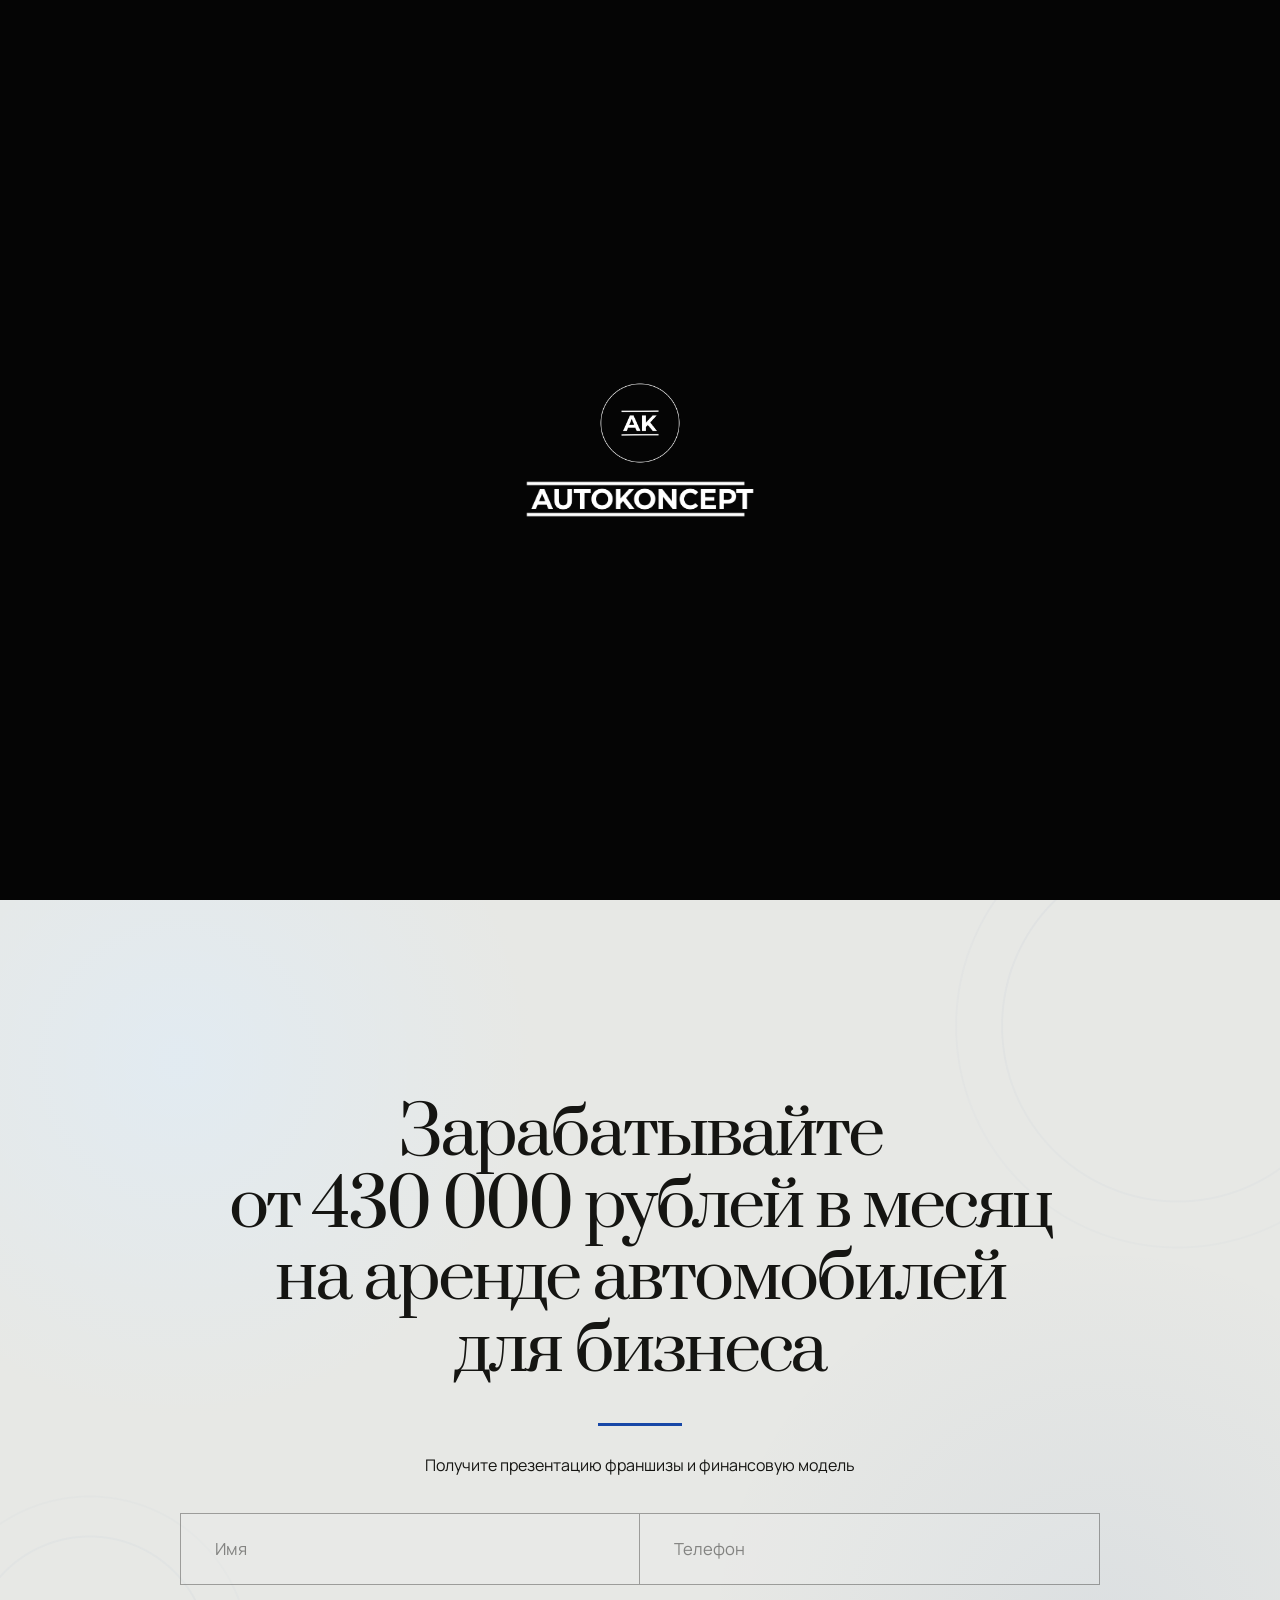
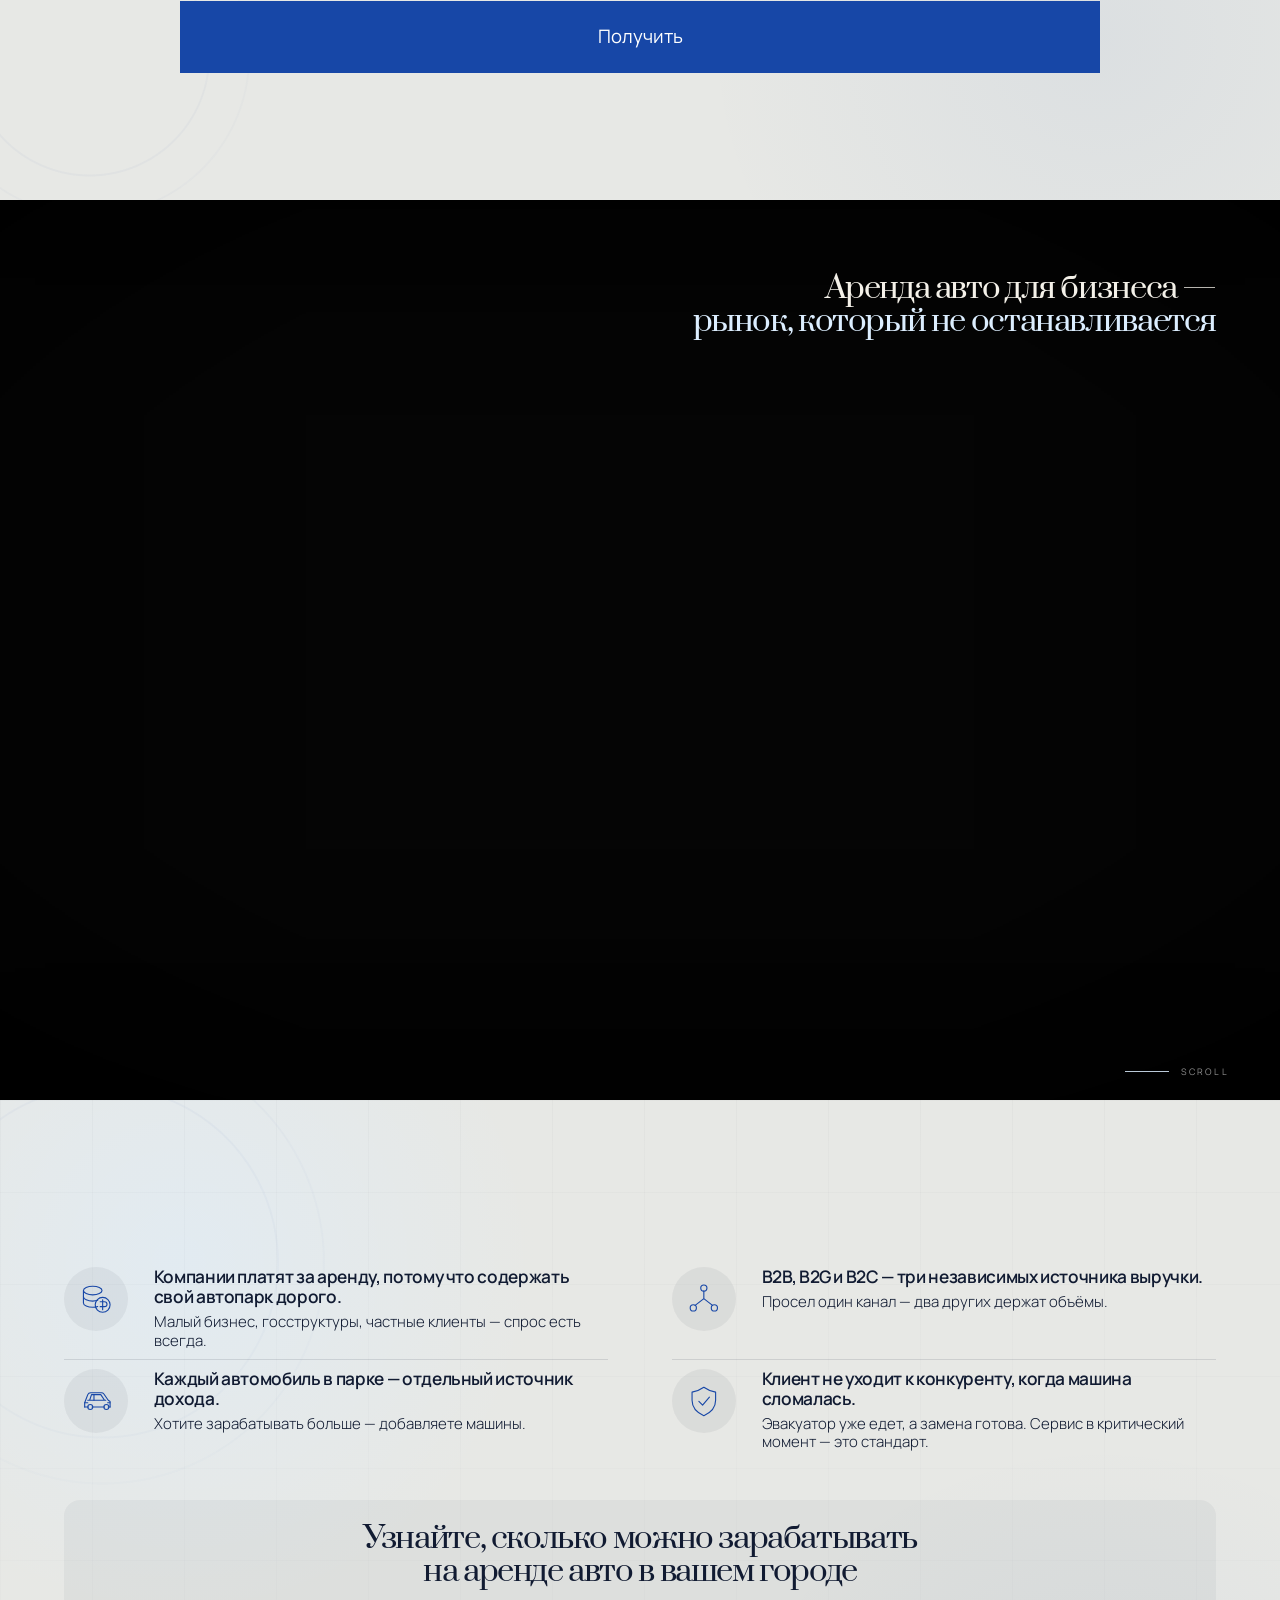
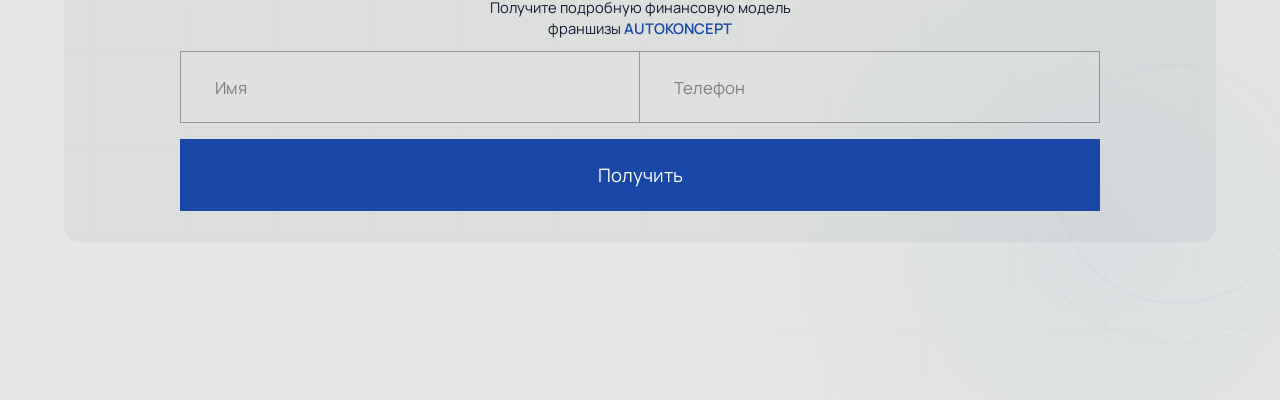
==== commit 5e800a93: "upupdate back 2" ====
--- a/index.html
+++ b/index.html
@@ -1,239 +1,251 @@
 <!doctype html>
 <html lang="ru">
-<head>
-  <meta charset="UTF-8">
-  <meta name="viewport" content="width=device-width, initial-scale=1.0">
-  <meta name="description" content="Франшиза комиссионного магазина ЕКМ">
-  <title>ЕКМ — франшиза комиссионного магазина</title>
-  <link rel="preconnect" href="https://fonts.googleapis.com">
-  <link rel="preconnect" href="https://fonts.gstatic.com" crossorigin>
-  <link href="https://fonts.googleapis.com/css2?family=Manrope:wght@400;500;600;700;800&family=Oswald:wght@400;500;600&display=swap" rel="stylesheet">
-  <link rel="stylesheet" href="styles.css">
-</head>
-<body>
-  <main>
-    <section class="hero" id="top">
-      <div class="hero__visual" aria-hidden="true"></div>
-      <div class="hero__fade" aria-hidden="true"></div>
-      <div class="hero__man-track" aria-hidden="true">
-        <img class="hero__man" src="assets/figma-man-hires-retouched.png?v=5" alt="">
+  <head>
+    <meta charset="UTF-8" />
+    <meta name="viewport" content="width=device-width, initial-scale=1.0" />
+    <meta name="theme-color" content="#080808" />
+    <title>AUTOKONCEPT - Франшиза компании по аренде автомобилей для бизнеса</title>
+    <link rel="stylesheet" href="./styles.css?v=27" />
+  </head>
+  <body class="is-loading">
+    <div class="preloader" data-preloader aria-live="polite">
+      <div class="preloader__panel preloader__panel--top" aria-hidden="true"></div>
+      <div class="preloader__panel preloader__panel--bottom" aria-hidden="true"></div>
+      <div class="preloader__content">
+        <img
+          class="preloader__mark"
+          src="./assets/autokoncept-mark.png?v=4"
+          alt=""
+        />
+        <img
+          class="preloader__wordmark"
+          src="./assets/autokoncept-wordmark.png?v=4"
+          alt="AUTOKONCEPT"
+        />
       </div>
-      <header class="header container">
-        <a class="brand" href="#top" aria-label="ЕКМ — на главную">
-          <img src="assets/figma-logo.jpg" alt="">
-          <span><strong>ЕКМ</strong><small>Франшиза комиссионного магазина</small></span>
-        </a>
-        <a class="button button--small" href="#contact">Обратная связь</a>
-      </header>
-
-      <div class="hero__content container">
-        <div class="offer reveal">
-          <span class="offer__dash"></span>
-          <h1>
-            <span><em>Зарабатывайте</em></span>
-            <span>от 340 000 ₽ в месяц,</span>
-            <span>открыв комиссионный</span>
-            <span>магазин по франшизе <em>«ЕКМ»</em></span>
-          </h1>
-          <div class="offer__promise">
-            <span class="promise-icon" aria-hidden="true">
-              <svg viewBox="0 0 32 32" focusable="false">
-                <path d="M19.1 5.8c2.7-1.7 5.6-1.8 7.1-1.7.1 1.6 0 4.5-1.7 7.2l-6.2 9.4-6.5-6.5 7.3-8.4Z"/>
-                <path d="m13.3 12.5-5.1.5-3.1 3.1 6.2 1.3m8.2 2.1-1 5.2-3.1 3.1-1.3-6.2"/>
-                <circle cx="21.5" cy="9.3" r="2.3"/>
-                <path d="M10.8 21.2c-1.8.3-3.9 1.7-5 4.9 3.2-1.1 4.6-3.2 4.9-5"/>
-              </svg>
-            </span>
-            <p>Берем дорого. Продаем выгодно.<br>Запуск за 42 дня</p>
-          </div>
-
-          <div class="offer__bottom">
-            <form class="lead-form" data-form>
-              <label><span>Ваше имя</span><input name="name" type="text" placeholder="Имя" required></label>
-              <label><span>Телефон</span><input name="phone" type="tel" placeholder="Телефон" required></label>
-              <button class="button" type="submit">Получить</button>
-              <p class="form-status" aria-live="polite"></p>
+    </div>
+
+    <main>
+      <div class="scroll-stage" data-scroll-stage>
+        <section class="hero" aria-label="Автомобиль на вращающемся подиуме">
+          <header class="hero__header">
+            <a class="brand" href="#" aria-label="Автоконцепт — на главную">
+              <img
+                class="brand__mark"
+                src="./assets/autokoncept-mark.png?v=4"
+                alt=""
+              />
+              <img
+                class="brand__wordmark"
+                src="./assets/autokoncept-wordmark.png?v=4"
+                alt="AUTOKONCEPT"
+              />
+            </a>
+
+            <a class="hero__cta" href="#contact">Заказать звонок</a>
+          </header>
+
+          <div class="hero__copy">
+            <h1>
+              Франшиза компании<br />
+              <span>по аренде</span> автомобилей<br />
+              для бизнеса
+            </h1>
+            <span class="hero__copy-line" aria-hidden="true"></span>
+          </div>
+
+          <div class="hero__media">
+            <video
+              class="hero-video"
+              data-scroll-video
+              preload="auto"
+              muted
+              playsinline
+              disablepictureinpicture
+              aria-label="Чёрный минивэн вращается на подиуме"
+            >
+              <source
+                src="./assets/minivan-turntable-mobile.mp4?v=1"
+                type="video/mp4"
+                media="(max-width: 720px)"
+              />
+              <source src="./assets/minivan-turntable.mp4" type="video/mp4" />
+            </video>
+
+            <div class="hero__fallback" data-video-fallback aria-hidden="true">
+              <div class="hero__platform"></div>
+              <p>Добавьте видео в<br /><strong>assets/minivan-turntable.mp4</strong></p>
+            </div>
+          </div>
+
+          <div class="scroll-hint" aria-hidden="true">
+            <span class="scroll-hint__line"></span>
+            <span>Scroll</span>
+          </div>
+        </section>
+
+        <section class="second-screen">
+          <div class="second-screen__content">
+            <h2>
+              Зарабатывайте<br />
+              от 430 000 рублей в&nbsp;месяц<br />
+              на аренде автомобилей<br />
+              для бизнеса
+            </h2>
+            <span class="second-screen__rule" aria-hidden="true"></span>
+            <p>Получите презентацию франшизы и финансовую модель</p>
+            <form
+              class="lead-form"
+              id="contact"
+              action="mailto:info@autokoncept.ru"
+              method="post"
+              enctype="text/plain"
+            >
+              <div class="lead-form__fields">
+                <label>
+                  <span class="sr-only">Имя</span>
+                  <input type="text" name="name" placeholder="Имя" />
+                </label>
+                <label>
+                  <span class="sr-only">Телефон</span>
+                  <input type="tel" name="phone" placeholder="Телефон" />
+                </label>
+              </div>
+              <button type="submit">Получить</button>
             </form>
-
-            <div class="present">
-              <div class="present__art">
-                <span class="present__circle present__circle--large"></span>
-                <span class="present__circle present__circle--small"></span>
-                <img src="assets/figma-laptop.png" alt="Финансовая модель франшизы ЕКМ на ноутбуке">
+          </div>
+        </section>
+      </div>
+
+      <div class="scroll-stage scroll-stage--third" data-scroll-stage>
+        <section class="third-screen" aria-label="Автомобиль в движении">
+          <video
+            class="third-video"
+            data-scroll-video
+            preload="auto"
+            muted
+            playsinline
+            disablepictureinpicture
+            aria-label="Чёрный минивэн вращается на подиуме"
+          >
+            <source
+              src="./assets/minivan-driving-mobile.mp4?v=1"
+              type="video/mp4"
+              media="(max-width: 720px)"
+            />
+            <source src="./assets/minivan-driving.mp4?v=3" type="video/mp4" />
+          </video>
+
+          <p class="third-screen__market">
+            <span>Аренда авто для бизнеса —</span><br />
+            <strong>рынок, который не останавливается</strong>
+          </p>
+
+          <div class="scroll-hint scroll-hint--third" aria-hidden="true">
+            <span class="scroll-hint__line"></span>
+            <span>Scroll</span>
+          </div>
+        </section>
+
+        <section class="fourth-screen">
+          <div class="fourth-screen__content">
+            <div class="fourth-screen__points">
+              <article class="benefit-card">
+                <span class="benefit-card__icon" aria-hidden="true">
+                  <svg viewBox="0 0 64 64">
+                    <ellipse cx="27" cy="17" rx="15" ry="7"></ellipse>
+                    <path d="M12 17v20c0 4 7 7 15 7 3 0 6-.4 8-1.3"></path>
+                    <path d="M12 27c0 4 7 7 15 7 3 0 5.5-.4 8-1.2"></path>
+                    <circle cx="43" cy="40" r="12"></circle>
+                    <path d="M43 32v16M39 35h7a4 4 0 0 1 0 8h-7"></path>
+                  </svg>
+                </span>
+                <div>
+                  <h3>Компании платят за аренду, потому что содержать свой автопарк дорого.</h3>
+                  <p>Малый бизнес, госструктуры, частные клиенты — спрос есть всегда.</p>
+                </div>
+              </article>
+
+              <article class="benefit-card">
+                <span class="benefit-card__icon" aria-hidden="true">
+                  <svg viewBox="0 0 64 64">
+                    <circle cx="32" cy="13" r="5"></circle>
+                    <circle cx="15" cy="45" r="5"></circle>
+                    <circle cx="49" cy="45" r="5"></circle>
+                    <path d="M32 18v12M32 30 18 41M32 30l14 11"></path>
+                  </svg>
+                </span>
+                <div>
+                  <h3>B2B, B2G и B2C — три независимых источника выручки.</h3>
+                  <p>Просел один канал — два других держат объёмы.</p>
+                </div>
+              </article>
+
+              <article class="benefit-card">
+                <span class="benefit-card__icon" aria-hidden="true">
+                  <svg viewBox="0 0 64 64">
+                    <path d="M14 42v-7l5-13a5 5 0 0 1 5-3h17a5 5 0 0 1 4 2l7 10 3 2v9"></path>
+                    <path d="M14 42h6M26 42h20M52 42h3M19 31h29M22 31l3-9h15l6 9"></path>
+                    <circle cx="23" cy="42" r="4"></circle>
+                    <circle cx="49" cy="42" r="4"></circle>
+                    <path d="M14 35h5M51 35h4M29 22v9"></path>
+                  </svg>
+                </span>
+                <div>
+                  <h3>Каждый автомобиль в парке — отдельный источник дохода.</h3>
+                  <p>Хотите зарабатывать больше — добавляете машины.</p>
+                </div>
+              </article>
+
+              <article class="benefit-card">
+                <span class="benefit-card__icon" aria-hidden="true">
+                  <svg viewBox="0 0 64 64">
+                    <path d="M32 10c7 5 14 7 19 8v13c0 12-8 20-19 25-11-5-19-13-19-25V18c5-1 12-3 19-8Z"></path>
+                    <path d="m24 33 6 6 11-13"></path>
+                  </svg>
+                </span>
+                <div>
+                  <h3>Клиент не уходит к конкуренту, когда машина сломалась.</h3>
+                  <p>Эвакуатор уже едет, а замена готова. Сервис в критический момент — это стандарт.</p>
+                </div>
+              </article>
+            </div>
+
+            <div class="fourth-screen__lead">
+              <div class="fourth-screen__lead-copy">
+                <h2>
+                  <span>Узнайте, сколько можно зарабатывать</span>
+                  <span>на аренде авто в вашем городе</span>
+                </h2>
+                <p>
+                  <span>Получите подробную финансовую модель</span>
+                  <span>франшизы <strong>AUTOKONCEPT</strong></span>
+                </p>
               </div>
-              <p><strong>Получите</strong><br>презентацию франшизы<br>и финансовую модель</p>
+              <form
+                class="fourth-form"
+                action="mailto:info@autokoncept.ru"
+                method="post"
+                enctype="text/plain"
+              >
+                <div class="fourth-form__fields">
+                  <label>
+                    <span class="sr-only">Имя</span>
+                    <input type="text" name="name" placeholder="Имя" />
+                  </label>
+                  <label>
+                    <span class="sr-only">Телефон</span>
+                    <input type="tel" name="phone" placeholder="Телефон" />
+                  </label>
+                </div>
+                <button type="submit">Получить</button>
+              </form>
             </div>
           </div>
-        </div>
+        </section>
       </div>
-    </section>
-
-    <section class="business">
-      <div class="dot-field dot-field--left" aria-hidden="true"></div>
-      <div class="dot-field dot-field--right" aria-hidden="true"></div>
-      <div class="container">
-        <div class="section-heading reveal">
-          <h2><span>Комиссионный магазин</span> <span>«ЕКМ» — бизнес,</span></h2>
-          <span>который не знает кризисов</span>
-        </div>
-
-        <div class="business__grid">
-          <article class="fact fact--one reveal">
-            <p><strong>Люди продают и покупают<br>в любое время.</strong> Гаджеты устаревают, инструмент нужен раз в год, сломанные телефоны лежат в ящике. Одни хотят продать — другие купить дешевле нового. Оба потока идут в ваш магазин независимо от сезона и экономической ситуации.</p>
-          </article>
-
-          <article class="fact fact--two reveal">
-            <p><strong>Три источника выручки в одной точке.</strong> Продажа б/у и нового товара, прокат электро- и бензоинструмента, ремонт телефонов и ноутбуков. Вместе они дают стабильную выручку.</p>
-          </article>
-
-          <div class="business__photo reveal">
-            <img class="business__main-photo" src="assets/figma-store.jpg" alt="Комиссионный магазин ЕКМ">
-            <img class="business__people-photo" src="assets/figma-people.jpg" alt="Работа с покупателями">
-            <img class="business__logo" src="assets/figma-logo.jpg" alt="ЕКМ">
-            <span class="ring ring--large"></span>
-            <span class="ring ring--small"></span>
-          </div>
-
-          <article class="fact fact--three reveal">
-            <p><strong>В кризис — еще больше клиентов.</strong> Когда денег меньше, люди не перестают покупать технику — они начинают покупать б/у. Комиссионный магазин в кризис не проседает, а усиливается.</p>
-          </article>
-
-          <article class="fact fact--four reveal">
-            <p><strong>Авито — ваша главная витрина.</strong> Более 100 млн пользователей ежемесячно. Правильно выстроенный профиль дает стабильный поток клиентов с первого дня без дорогой рекламы.</p>
-          </article>
-        </div>
-
-        <a class="scroll-cue" href="#contact" aria-label="Перейти к форме">
-          <span></span><span></span>
-        </a>
-      </div>
-    </section>
-
-    <section class="contact container" id="contact">
-      <div class="contact__card reveal">
-        <p>Хотите узнать, сколько можно зарабатывать <span class="keep-together">в комиссионном бизнесе</span> <span class="keep-together">в вашем городе?</span></p>
-        <h2><em>Получите</em> подробную финансовую модель франшизы ЕКМ</h2>
-        <div class="contact__panel">
-          <img src="assets/store-strip.png" alt="Ассортимент магазина ЕКМ">
-          <form class="lead-form lead-form--wide" data-form>
-            <label><span>Ваше имя</span><input name="name" type="text" placeholder="Ваше имя" required></label>
-            <label><span>Телефон</span><input name="phone" type="tel" placeholder="Телефон" required></label>
-            <button class="button" type="submit">Получить</button>
-            <p class="form-status" aria-live="polite"></p>
-          </form>
-        </div>
-      </div>
-    </section>
-
-    <section class="numbers-stack" id="numbers" aria-labelledby="numbers-title">
-      <div class="numbers-stack__sticky">
-        <div class="numbers-stack__backdrop" aria-hidden="true"></div>
-        <div class="numbers-stack__stage container">
-          <div class="numbers-stack__heading">
-            <h2 id="numbers-title">Бизнес-модель «ЕКМ»</h2>
-            <span>в цифрах</span>
-          </div>
-
-          <img class="numbers-stack__man" src="assets/figma-third-man.png" alt="" aria-hidden="true">
-
-          <div class="numbers-stack__cards" aria-label="Показатели франшизы">
-            <article class="number-card" data-stack-card>
-              <h3>От 230 000 рублей</h3>
-              <div class="number-card__body">
-                <strong>средняя чистая прибыль</strong>
-                <p>с 5-го месяца</p>
-              </div>
-            </article>
-
-            <article class="number-card" data-stack-card>
-              <h3>От 24%</h3>
-              <div class="number-card__body">
-                <strong>рентабельность</strong>
-                <p>по чистой прибыли</p>
-              </div>
-            </article>
-
-            <article class="number-card" data-stack-card>
-              <h3>42 дня</h3>
-              <div class="number-card__body">
-                <strong>от договора</strong>
-                <p>до открытия</p>
-              </div>
-            </article>
-
-            <article class="number-card" data-stack-card>
-              <h3>1 621 000 рублей</h3>
-              <div class="number-card__body">
-                <strong>инвестиций требуется</strong>
-                <p>для старта</p>
-              </div>
-            </article>
-          </div>
-
-          <div class="numbers-stack__footer">
-            <div class="numbers-stack__model">
-              <span class="numbers-stack__model-circle" aria-hidden="true"></span>
-              <div class="numbers-stack__phone">
-                <img class="numbers-stack__phone-screen" src="assets/figma-third-finance.png" alt="Финансовая модель франшизы ЕКМ">
-                <img class="numbers-stack__phone-frame" src="assets/figma-third-phone.png" alt="" aria-hidden="true">
-              </div>
-              <svg class="numbers-stack__arrow" viewBox="0 0 170 90" aria-hidden="true">
-                <path class="numbers-stack__arrow-line" d="M4 42C27 38 37 23 60 24C87 25 101 43 94 62C87 81 57 79 51 59C45 39 66 26 91 27C119 28 145 42 159 61"/>
-                <path class="numbers-stack__arrow-head" d="m151 57 9 5-2-10"/>
-              </svg>
-            </div>
-
-            <p class="numbers-stack__copy">
-              <strong>Хотите получить детальные расчёты для вашего города?</strong>
-              Скачайте финансовую модель франшизы
-            </p>
-
-            <form class="numbers-stack__form" data-form>
-              <label><span>Ваше имя</span><input name="name" type="text" placeholder="Ваше имя" required></label>
-              <label><span>Телефон</span><input name="phone" type="tel" placeholder="Телефон" required></label>
-              <button class="button" type="submit">Скачать</button>
-              <p class="form-status" aria-live="polite"></p>
-            </form>
-          </div>
-        </div>
-      </div>
-    </section>
-
-    <section class="legacy-about" id="legacy" aria-labelledby="legacy-title">
-      <div class="legacy-about__dots legacy-about__dots--left" aria-hidden="true"></div>
-      <div class="legacy-about__dots legacy-about__dots--right" aria-hidden="true"></div>
-      <div class="legacy-about__content container">
-        <h2 id="legacy-title">
-          <span>За 11 лет — <em>6 магазинов</em></span>
-          <span>с оборотом сети</span>
-          <span>более <em>50 млн рублей</em></span>
-        </h2>
-
-        <div class="legacy-about__text">
-          <p>Сеть комиссионных магазинов «ЕКМ — Единый Комиссионный Магазин» открылась в 2015 году в Кемеровской области.</p>
-          <p>К 2025 году сеть выросла до 6 точек — от небольших островков до магазинов площадью 170 м².</p>
-          <p>Параллельно основатель Евгений Кутов переехал в Екатеринбург и открыл магазин заново — на новом рынке, с нуля.</p>
-          <p>«ЕКМ» — это стабильная, антикризисная бизнес-модель, имеющая три источника выручки: скупка и продажа б/у, прокат инструмента, ремонт техники.</p>
-          <p>Авито — главный канал без дорогой рекламы и готовая система, проверенная 11 годами реальной работы.</p>
-        </div>
-      </div>
-      <div class="legacy-about__carousel" aria-hidden="true">
-        <div class="legacy-about__track">
-          <img class="legacy-about__object legacy-about__object--tv" src="assets/immersive-tv.webp" alt="">
-          <img class="legacy-about__object legacy-about__object--coffee" src="assets/immersive-coffee.webp" alt="">
-          <img class="legacy-about__object legacy-about__object--drill" src="assets/immersive-drill.webp" alt="">
-          <img class="legacy-about__object legacy-about__object--console" src="assets/immersive-console.webp" alt="">
-          <img class="legacy-about__object legacy-about__object--tv" src="assets/immersive-tv.webp" alt="">
-          <img class="legacy-about__object legacy-about__object--coffee" src="assets/immersive-coffee.webp" alt="">
-          <img class="legacy-about__object legacy-about__object--drill" src="assets/immersive-drill.webp" alt="">
-          <img class="legacy-about__object legacy-about__object--console" src="assets/immersive-console.webp" alt="">
-        </div>
-      </div>
-    </section>
-
-  </main>
-
-  <div class="toast" role="status" aria-live="polite">Спасибо! Мы скоро свяжемся с вами.</div>
-  <script src="script.js"></script>
-</body>
+    </main>
+
+    <script src="./script.js?v=27"></script>
+  </body>
 </html>
--- a/styles.css
+++ b/styles.css
@@ -1,2619 +1,1257 @@
+@import url("https://fonts.googleapis.com/css2?family=Manrope:wght@300;400;500&family=Prata&display=swap");
+
 :root {
-  --red: #f52a31;
-  --red-dark: #9c0007;
-  --ink: #171719;
-  --muted: #68686e;
-  --cream: #fff1f0;
-  --radius: 34px;
-  --form-control-height: 67px;
-}
-
-* { box-sizing: border-box; }
+  --ink: #080808;
+  --paper: #e9e5dc;
+  --acid: #dceeff;
+  --progress: 0;
+}
+
+* {
+  box-sizing: border-box;
+}
 
 html {
-  scroll-behavior: smooth;
-  width: 100%;
-  max-width: 100%;
-  overflow-x: hidden;
-  overflow-x: clip;
-  overscroll-behavior-x: none;
+  background: var(--ink);
+  color: #f4f1e9;
+  font-family: "Manrope", sans-serif;
+  scroll-behavior: auto;
 }
 
 body {
   margin: 0;
+  overflow-x: hidden;
+}
+
+body.is-loading {
+  overflow: hidden;
+}
+
+.preloader {
+  position: fixed;
+  inset: 0;
+  z-index: 1000;
+  display: grid;
+  place-items: center;
+  overflow: hidden;
+  color: #f7f7f5;
+  background: #050505;
+  transition:
+    visibility 0s linear 1.05s,
+    opacity 360ms ease 720ms;
+}
+
+.preloader::before {
+  position: absolute;
+  inset: 0;
+  z-index: 1;
+  content: "";
+  background:
+    radial-gradient(circle at 50% 44%, rgba(220, 238, 255, 0.12), transparent 28%),
+    linear-gradient(180deg, rgba(255, 255, 255, 0.05), transparent 44% 100%);
+  opacity: 0.78;
+}
+
+.preloader__panel {
+  position: absolute;
+  left: 0;
+  z-index: 2;
   width: 100%;
-  max-width: 100%;
-  color: var(--ink);
-  background: #fff;
-  font-family: "Manrope", sans-serif;
-  overflow-x: hidden;
-  overflow-x: clip;
-  overscroll-behavior-x: none;
-  touch-action: pan-y pinch-zoom;
-}
-
-button, input { font: inherit; }
-a { color: inherit; text-decoration: none; }
-img { display: block; max-width: 100%; }
-
-main,
-section,
-header,
-form {
-  max-width: 100%;
-}
-
-main {
-  width: 100%;
-  overflow-x: hidden;
-  overflow-x: clip;
-}
-
-.container {
-  width: min(1180px, calc(100% - 48px));
-  max-width: 100%;
-  margin-inline: auto;
+  height: 50%;
+  background: #050505;
+  transition: transform 900ms cubic-bezier(0.76, 0, 0.24, 1);
+}
+
+.preloader__panel--top {
+  top: 0;
+}
+
+.preloader__panel--bottom {
+  bottom: 0;
+}
+
+.preloader__content {
+  position: relative;
+  z-index: 3;
+  display: grid;
+  width: min(72vw, 320px);
+  justify-items: center;
+  gap: 16px;
+  text-align: center;
+  transition:
+    opacity 420ms ease,
+    transform 720ms cubic-bezier(0.76, 0, 0.24, 1);
+}
+
+.preloader__mark {
+  width: clamp(52px, 7vw, 82px);
+  height: auto;
+  object-fit: contain;
+}
+
+.preloader__wordmark {
+  width: clamp(150px, 18vw, 230px);
+  height: auto;
+  object-fit: contain;
+}
+
+.preloader p {
+  margin: 0;
+  color: rgba(247, 247, 245, 0.62);
+  font-size: clamp(9px, 1.5vw, 12px);
+  font-weight: 300;
+  letter-spacing: 0.22em;
+  text-transform: uppercase;
+}
+
+body.is-ready .preloader {
+  visibility: hidden;
+  opacity: 0;
+  pointer-events: none;
+}
+
+body.is-ready .preloader__panel--top {
+  transform: translateY(-101%);
+}
+
+body.is-ready .preloader__panel--bottom {
+  transform: translateY(101%);
+}
+
+body.is-ready .preloader__content {
+  opacity: 0;
+  transform: translateY(-16px) scale(0.98);
+}
+
+.scroll-stage {
+  position: relative;
+  height: 200svh;
+  background: var(--ink);
 }
 
 .hero {
-  position: relative;
-  min-height: 980px;
-  color: #fff;
-  background: #080909;
+  position: sticky;
+  top: 0;
+  z-index: 1;
+  height: 100svh;
+  min-height: 560px;
   overflow: hidden;
+  background:
+    radial-gradient(circle at 50% 56%, rgba(255, 255, 255, 0.08), transparent 28%),
+    linear-gradient(180deg, #101010 0%, #050505 72%);
 }
 
 .hero::after {
+  position: absolute;
+  inset: 0;
+  z-index: 4;
+  pointer-events: none;
   content: "";
-  z-index: 1;
-  position: absolute;
-  inset: 0;
-  background: linear-gradient(90deg, rgba(0,0,0,.3) 0%, rgba(0,0,0,.08) 47%, transparent 74%);
-  pointer-events: none;
-}
-
-.hero__visual {
-  position: absolute;
-  z-index: 0;
-  inset: -45px 0;
-  background: url("assets/figma-hero-bg.png") center / cover no-repeat;
-  transform: translate3d(0, var(--hero-parallax-y, 0px), 0) scale(1.04);
-  transform-origin: center top;
-  will-change: transform;
-}
-
-.hero__fade {
-  position: absolute;
-  z-index: 4;
-  right: 0;
-  bottom: -2px;
-  left: 0;
-  height: 78px;
   background:
-    linear-gradient(
-      to bottom,
-      rgba(255, 255, 255, 0) 0%,
-      rgba(255, 255, 255, .03) 24%,
-      rgba(255, 255, 255, .22) 55%,
-      rgba(255, 255, 255, .72) 82%,
-      #fff 100%
-    );
-  opacity: var(--hero-fade-opacity, .08);
-  pointer-events: none;
-  will-change: opacity;
-}
-
-.hero__man-track {
-  position: absolute;
-  z-index: 3;
-  right: 110px;
-  bottom: -650px;
-  width: 760px;
-  transform: translate3d(var(--man-scroll-x, 0px), 0, 0);
-  will-change: transform;
-  pointer-events: none;
-}
-
-.hero__man {
-  width: 100%;
-  max-width: none;
-  animation: man-arrival 1.15s cubic-bezier(.2, .8, .2, 1) both;
-  will-change: transform, opacity;
-  pointer-events: none;
-}
-
-@keyframes man-arrival {
-  0% {
-    opacity: 0;
-    transform: translateX(70px);
-  }
-  58% {
-    opacity: 1;
-    transform: translateX(-12px);
-  }
-  78% {
-    transform: translateX(5px);
-  }
-  100% {
-    opacity: 1;
-    transform: translateX(0);
-  }
-}
-
-.header {
-  position: relative;
-  z-index: 5;
+    linear-gradient(90deg, rgba(0, 0, 0, 0.42), transparent 18% 82%, rgba(0, 0, 0, 0.42)),
+    linear-gradient(0deg, rgba(0, 0, 0, 0.38), transparent 28%);
+}
+
+.hero__header {
+  position: absolute;
+  inset: clamp(24px, 4vw, 62px) clamp(24px, 5vw, 80px) auto;
+  z-index: 6;
   display: flex;
   align-items: center;
   justify-content: space-between;
-  padding-top: 54px;
 }
 
 .brand {
-  display: flex;
+  display: inline-flex;
   align-items: center;
-  gap: 14px;
-}
-
-.brand img {
-  width: 60px;
-  height: 60px;
-  object-fit: cover;
-  border-radius: 50%;
-}
-
-.brand span { display: grid; }
-.brand strong { font-size: 22px; line-height: 1; }
-.brand small {
-  margin-top: 7px;
-  color: #c5c5c8;
-  font-size: 15px;
-  line-height: 1.25;
-}
-
-.button {
-  position: relative;
-  isolation: isolate;
-  overflow: hidden;
-  min-height: 64px;
-  padding: 0 34px;
-  border: 0;
-  border-radius: 14px;
-  color: #fff;
-  background: linear-gradient(110deg, #d70010, #ff7878);
-  box-shadow: 0 8px 22px rgba(246, 35, 48, .28), inset 0 2px 7px rgba(255,255,255,.25);
-  font-weight: 800;
+  gap: 11px;
+  color: #f7f7f5;
+  font-size: clamp(11px, 0.95vw, 15px);
+  font-weight: 400;
+  letter-spacing: -0.02em;
+  text-decoration: none;
   text-transform: uppercase;
-  cursor: pointer;
-  animation: button-glow 2.8s ease-in-out infinite;
-  transition: transform .22s ease, box-shadow .22s ease, filter .22s ease;
-}
-
-.button::before {
-  content: "";
-  position: absolute;
-  z-index: -1;
-  top: -70%;
-  bottom: -70%;
-  left: -45%;
-  width: 32%;
-  background: linear-gradient(
-    90deg,
-    transparent,
-    rgba(255, 255, 255, .12),
-    rgba(255, 255, 255, .72),
-    rgba(255, 255, 255, .12),
-    transparent
-  );
-  transform: skewX(-20deg);
-  animation: button-shine 3.2s ease-in-out infinite;
-}
-
-.button:hover {
-  transform: translateY(-3px) scale(1.015);
-  filter: saturate(1.12) brightness(1.05);
-  box-shadow: 0 15px 34px rgba(246, 35, 48, .5), inset 0 2px 8px rgba(255,255,255,.32);
-}
-
-.button:active {
-  transform: translateY(0) scale(.985);
-}
-
-.button:focus-visible {
-  outline: 3px solid rgba(255, 255, 255, .9);
-  outline-offset: 4px;
-}
-
-@keyframes button-shine {
-  0%, 18% { left: -45%; opacity: 0; }
-  25% { opacity: 1; }
-  58%, 100% { left: 125%; opacity: 0; }
-}
-
-@keyframes button-glow {
-  0%, 100% {
-    box-shadow: 0 8px 22px rgba(246, 35, 48, .28), inset 0 2px 7px rgba(255,255,255,.25);
-  }
-  50% {
-    box-shadow: 0 11px 30px rgba(246, 35, 48, .48), inset 0 2px 9px rgba(255,255,255,.34);
-  }
-}
-
-.button--small {
+}
+
+.brand__mark {
+  width: clamp(40px, 3.7vw, 56px);
+  aspect-ratio: 1;
+  object-fit: contain;
+}
+
+.brand__wordmark {
+  width: clamp(104px, 9vw, 146px);
+  height: auto;
+  object-fit: contain;
+}
+
+.hero__cta {
+  display: inline-flex;
+  min-width: clamp(150px, 13vw, 200px);
+  min-height: 48px;
+  align-items: center;
+  justify-content: center;
+  border: 1px solid var(--acid);
+  border-radius: 8px;
+  color: var(--acid);
+  font-size: clamp(11px, 0.95vw, 15px);
+  font-weight: 300;
+  text-decoration: none;
+  transition:
+    color 180ms ease,
+    background 180ms ease;
+}
+
+.hero__cta:hover {
+  color: #0a0a09;
+  background: var(--acid);
+}
+
+.hero__copy {
+  position: absolute;
+  top: clamp(150px, 18vh, 210px);
+  left: clamp(28px, 5vw, 80px);
+  z-index: 6;
+  pointer-events: none;
+}
+
+.hero__copy h1 {
+  margin: 0;
+  color: #f5f5f3;
+  font-family: "Prata", serif;
+  font-size: clamp(22px, 2.4vw, 36px);
+  font-weight: 400;
+  line-height: 1.08;
+  letter-spacing: -0.045em;
+}
+
+.hero__copy h1 span {
+  color: var(--acid);
+}
+
+.hero__copy-line {
+  display: block;
+  width: 42px;
+  height: 1px;
+  margin-top: clamp(22px, 3.5vh, 36px);
+  background: var(--acid);
+}
+
+.hero__media {
+  position: absolute;
+  inset: 0;
   display: grid;
   place-items: center;
-  min-height: 47px;
-  padding-inline: 31px;
-  border-radius: 15px;
-  font-size: 14px;
-}
-
-.hero__content {
-  position: relative;
-  z-index: 2;
-  padding-top: 64px;
-}
-
-.offer {
-  width: 770px;
-  max-width: 100%;
-  padding: 45px 55px 48px;
-  border: 1px solid rgba(116, 152, 190, .62);
-  border-radius: 34px;
-  background:
-    radial-gradient(circle at 85% 60%, rgba(128, 86, 57, .52), transparent 35%),
-    linear-gradient(120deg, rgba(34,36,38,.97), rgba(25,25,27,.95) 58%, rgba(72,54,44,.9));
-  box-shadow: 0 25px 70px rgba(0,0,0,.35);
-  backdrop-filter: blur(10px);
-}
-
-.offer__dash {
-  display: block;
-  width: 50px;
-  height: 6px;
-  margin-bottom: 20px;
-  border-radius: 10px;
-  background: linear-gradient(90deg, #f11925, #ff7379);
-}
-
-.offer h1,
-.section-heading h2,
-.contact h2 {
-  margin: 0;
-  font-family: "Oswald", sans-serif;
-  font-weight: 500;
-  text-transform: uppercase;
-}
-
-.offer h1 {
-  font-size: clamp(38px, 3.2vw, 50px);
-  line-height: 1.22;
-  letter-spacing: .4px;
-}
-
-.offer h1 > span {
-  display: block;
-  white-space: nowrap;
-}
-
-.offer h1 em,
-.contact h2 em {
-  color: var(--red);
-  font-style: normal;
-}
-
-.offer__promise {
-  display: flex;
-  align-items: center;
-  gap: 24px;
-  margin-top: 29px;
-  padding-top: 26px;
-  border-top: 1px dashed rgba(237, 45, 54, .58);
-}
-
-.offer__promise span {
-  display: grid;
-  width: 30px;
-  height: 30px;
-  place-items: center;
-  border-radius: 7px;
-  color: var(--red);
-  background: #fff;
-  font-weight: 800;
-}
-
-.promise-icon svg {
-  width: 21px;
-  height: 21px;
-  overflow: visible;
-  fill: none;
-  stroke: var(--red);
-  stroke-width: 2.2;
-  stroke-linecap: round;
-  stroke-linejoin: round;
-  transform: rotate(3deg);
-}
-
-.promise-icon svg path:first-child {
-  fill: rgba(245, 42, 49, .12);
-}
-
-.offer__promise p {
-  margin: 0;
-  color: #d4d4d8;
-  font-size: 17px;
-  line-height: 1.35;
-}
-
-.offer__bottom {
-  display: grid;
-  grid-template-columns: 322px 1fr;
-  gap: 25px;
-  align-items: end;
-  margin-top: 48px;
-}
-
-.offer__bottom > *,
-.business__grid > *,
-.contact__panel > *,
-.lead-form > * {
-  min-width: 0;
-}
-
-.lead-form {
-  position: relative;
-  display: grid;
-  gap: 9px;
-  padding: 30px 26px;
-  border-radius: 23px;
-  background: #505155;
-}
-
-.lead-form label span {
-  position: absolute;
-  width: 1px;
-  height: 1px;
-  overflow: hidden;
-  clip: rect(0 0 0 0);
-}
-
-.lead-form input {
-  width: 100%;
-  height: var(--form-control-height);
-  padding: 0 28px;
-  border: 1px solid #ddd;
-  border-radius: 13px;
-  outline: none;
-  color: #222;
-  background: #fff;
-  transition: border-color .2s, box-shadow .2s;
-}
-
-.lead-form input:focus {
-  border-color: var(--red);
-  box-shadow: 0 0 0 4px rgba(245,42,49,.14);
-}
-
-.lead-form .button {
-  width: 100%;
-  height: var(--form-control-height);
-  min-height: var(--form-control-height);
-}
-.form-status { display: none; margin: 0; }
-
-.present__art {
-  position: relative;
-  height: 170px;
-}
-
-.present__art img {
-  position: absolute;
-  z-index: 2;
-  left: 22px;
-  top: 3px;
-  width: 250px;
-  height: 187px;
-  object-fit: contain;
-  filter: drop-shadow(0 12px 10px rgba(0,0,0,.3));
-  transform-origin: 48% 72%;
-  animation: laptop-float 4.2s ease-in-out infinite;
-  will-change: transform;
-}
-
-.present__art:hover img {
-  animation-duration: 2.6s;
-}
-
-@keyframes laptop-float {
-  0%, 100% {
-    transform: translateY(0) rotate(-1.4deg);
-  }
-  25% {
-    transform: translateY(-4px) rotate(.8deg);
-  }
-  52% {
-    transform: translateY(-7px) rotate(1.6deg);
-  }
-  76% {
-    transform: translateY(-3px) rotate(-.4deg);
-  }
-}
-
-.present__circle {
-  position: absolute;
-  z-index: 1;
-  display: block;
-  border-radius: 50%;
-  background: var(--red);
-}
-
-.present__circle--large {
-  top: -8px;
-  left: 2px;
-  width: 118px;
-  height: 118px;
-}
-
-.present__circle--small {
-  right: 4px;
-  bottom: 4px;
-  width: 64px;
-  height: 64px;
-  background: #d40712;
-}
-
-.present p { margin: 4px 0 0; color: #d8d8dc; line-height: 1.35; }
-.present p strong { color: var(--red); font-size: 17px; }
-
-.business {
-  position: relative;
-  min-height: 790px;
-  padding: 78px 0 48px;
-  overflow: hidden;
-  overflow: clip;
-}
-
-.dot-field {
-  position: absolute;
-  width: 520px;
-  height: 520px;
-  opacity: .32;
-  background-image: radial-gradient(#f5a2a6 3px, transparent 3.8px);
-  background-size: 17px 17px;
-  mask-image: radial-gradient(ellipse at center, #000 17%, transparent 72%);
-}
-
-.dot-field--left { left: -165px; bottom: -55px; }
-.dot-field--right { right: -105px; top: -55px; }
-
-.section-heading { position: relative; z-index: 1; text-align: center; }
-.section-heading h2 { font-size: clamp(38px, 3.2vw, 50px); }
-.section-heading h2 span { display: inline; }
-
-.section-heading > span {
-  display: inline-block;
-  margin-top: 18px;
-  padding: 18px 42px;
-  border-radius: 20px;
-  color: #fff;
-  background: var(--red);
-  font-size: 27px;
-  font-weight: 700;
-}
-
-.business__grid {
-  position: relative;
-  display: grid;
-  grid-template-columns: minmax(245px, 1fr) 430px minmax(245px, 1fr);
-  grid-template-rows: 220px 220px;
-  column-gap: 32px;
-  row-gap: 4px;
-  align-items: start;
-  margin-top: 48px;
-}
-
-.fact {
+}
+
+.hero-video {
   position: relative;
   z-index: 2;
   width: 100%;
-  padding-inline: 18px;
-  font-size: 16px;
-  line-height: 1.4;
-}
-
-.fact p { margin: 0; }
-.fact strong { color: var(--red); font-weight: 800; }
-
-.fact--one, .fact--three { border-left: 3px solid var(--red); }
-.fact--two, .fact--four { border-right: 3px solid var(--red); text-align: right; }
-.fact--one { grid-column: 1; grid-row: 1; align-self: start; }
-.fact--two { grid-column: 3; grid-row: 1; align-self: center; }
-.fact--three { grid-column: 1; grid-row: 2; align-self: end; }
-.fact--four { grid-column: 3; grid-row: 2; align-self: end; }
-
-.business__photo {
-  position: relative;
-  grid-column: 2;
-  grid-row: 1 / 3;
-  align-self: center;
-  width: 430px;
-  height: 430px;
-}
-
-.business__main-photo {
-  position: absolute;
-  left: 8px;
-  bottom: 8px;
-  width: 335px;
-  height: 335px;
+  height: 100%;
   object-fit: cover;
   object-position: center;
-  border: 7px solid #fff;
+  backface-visibility: hidden;
+  filter: contrast(1.04) saturate(0.88);
+  transform: translateZ(0);
+}
+
+.hero__fallback {
+  position: absolute;
+  inset: 0;
+  z-index: 1;
+  display: grid;
+  place-items: center;
+  color: rgba(255, 255, 255, 0.38);
+  font-size: 11px;
+  letter-spacing: 0.12em;
+  line-height: 1.7;
+  text-align: center;
+  text-transform: uppercase;
+}
+
+.hero__fallback p {
+  position: relative;
+  z-index: 2;
+  margin-top: 160px;
+}
+
+.hero__fallback strong {
+  color: rgba(255, 255, 255, 0.72);
+  font-weight: 400;
+  text-transform: none;
+}
+
+.hero__platform {
+  position: absolute;
+  width: min(54vw, 660px);
+  aspect-ratio: 2.9;
   border-radius: 50%;
-  filter: drop-shadow(0 12px 12px rgba(0,0,0,.15));
-  transform-origin: 52% 55%;
-  animation: circle-drift-main 5.8s ease-in-out infinite;
-  will-change: transform;
-}
-
-.business__people-photo {
-  position: absolute;
+  background: radial-gradient(ellipse, #303030, #121212 58%, #070707 72%);
+  box-shadow: 0 28px 70px #000;
+}
+
+.scroll-hint {
+  position: absolute;
+  right: clamp(24px, 5vw, 80px);
+  bottom: clamp(22px, 4vh, 42px);
+  z-index: 6;
+  display: flex;
+  align-items: center;
+  gap: 12px;
+  color: rgba(255, 255, 255, 0.66);
+  font-size: 9px;
+  letter-spacing: 0.24em;
+  text-transform: uppercase;
+  opacity: calc(1 - var(--progress) * 2);
+}
+
+.scroll-hint__line {
+  display: block;
+  width: 44px;
+  height: 1px;
+  overflow: hidden;
+  background: rgba(255, 255, 255, 0.2);
+}
+
+.scroll-hint__line::after {
+  display: block;
+  width: 100%;
+  height: 100%;
+  content: "";
+  background: var(--acid);
+  animation: scan 1.8s ease-in-out infinite;
+}
+
+.second-screen {
+  position: absolute;
+  top: 100svh;
+  z-index: 10;
+  display: grid;
+  width: 100%;
+  height: 100svh;
+  min-height: 560px;
+  padding: clamp(28px, 4.5vw, 72px);
+  overflow: hidden;
+  color: #151512;
+  background:
+    radial-gradient(circle at 14% 18%, rgba(220, 238, 255, 0.48), transparent 27%),
+    radial-gradient(circle at 86% 82%, rgba(36, 85, 166, 0.06), transparent 30%),
+    #e7e8e5;
+  box-shadow: 0 -36px 100px rgba(0, 0, 0, 0.34);
+}
+
+.second-screen::before {
+  display: none;
+  content: none;
+}
+
+.second-screen::after {
+  position: absolute;
+  z-index: 0;
+  inset: 0;
+  content: "";
+  pointer-events: none;
+  background-image:
+    radial-gradient(circle at 7% 84%, transparent 0 118px, rgba(23, 71, 167, 0.055) 119px 120px, transparent 121px 158px, rgba(23, 71, 167, 0.035) 159px 160px, transparent 161px),
+    radial-gradient(circle at 92% 14%, transparent 0 174px, rgba(23, 71, 167, 0.045) 175px 176px, transparent 177px 220px, rgba(23, 71, 167, 0.03) 221px 222px, transparent 223px);
+  background-size: auto, auto;
+  mask-image: linear-gradient(to bottom, rgba(0, 0, 0, 0.72), rgba(0, 0, 0, 0.32) 55%, rgba(0, 0, 0, 0.62));
+}
+
+.second-screen__content {
+  position: relative;
   z-index: 2;
-  top: 1px;
-  right: 2px;
-  width: 205px;
-  height: 205px;
-  border: 7px solid #fff;
-  border-radius: 50%;
-  object-fit: cover;
-  object-position: center 45%;
-  filter: drop-shadow(0 10px 10px rgba(0,0,0,.13));
-  transform-origin: 50% 58%;
-  animation: circle-drift-side 5.1s ease-in-out infinite .35s;
-  will-change: transform;
-}
-
-.business__logo {
-  position: absolute;
-  z-index: 3;
-  top: 5px;
-  left: 4px;
-  width: 103px;
-  height: 103px;
-  object-fit: cover;
-  border: 7px solid #fff;
-  border-radius: 50%;
-  filter: drop-shadow(0 7px 8px rgba(0,0,0,.18));
-  animation: circle-drift-logo 4.7s ease-in-out infinite .7s;
-  will-change: transform;
-}
-
-.ring {
-  position: absolute;
+  align-self: center;
+  justify-self: center;
+  width: min(100%, 1060px);
+  padding-top: clamp(54px, 8vh, 100px);
+  text-align: center;
+  transform: translateY(calc((1 - var(--progress)) * 36px));
+  opacity: calc(0.3 + var(--progress) * 0.7);
+}
+
+.second-screen h2 {
+  margin: 0;
+  font-family: "Prata", serif;
+  font-size: clamp(42px, 5.2vw, 78px);
+  font-weight: 400;
+  line-height: 1.08;
+  letter-spacing: -0.045em;
+}
+
+.second-screen p {
+  margin: 0;
+  font-size: clamp(14px, 1.25vw, 19px);
+  font-weight: 400;
+  line-height: 1.5;
+}
+
+.second-screen__rule {
   display: block;
-  border-radius: 50%;
-  border: 13px solid var(--red);
-  background: #fff;
-}
-
-.ring--large {
-  width: 82px;
-  height: 82px;
-  right: 43px;
-  bottom: 5px;
-  border-width: 12px;
-  animation: ring-breathe 3.8s ease-in-out infinite;
-}
-
-.ring--small {
-  width: 22px;
-  height: 22px;
-  right: 6px;
-  bottom: 82px;
+  width: 84px;
+  height: 3px;
+  margin: clamp(28px, 4vh, 42px) auto clamp(22px, 3vh, 34px);
+  background: #1747a7;
+}
+
+.lead-form {
+  width: min(100%, 920px);
+  margin: clamp(28px, 4vh, 42px) auto 0;
+}
+
+.lead-form__fields {
+  display: grid;
+  grid-template-columns: 1fr 1fr;
+}
+
+.lead-form label {
+  display: block;
+}
+
+.lead-form input,
+.lead-form button {
+  appearance: none;
+  -webkit-appearance: none;
+  width: 100%;
+  min-height: 72px;
+  border-radius: 0;
+  font: inherit;
+}
+
+.lead-form input {
+  padding: 0 34px;
+  border: 1px solid rgba(21, 21, 18, 0.36);
+  color: #151512;
+  outline: none;
+  background: rgba(255, 255, 255, 0.06);
+  font-size: clamp(15px, 1.3vw, 20px);
+}
+
+.lead-form label + label input {
+  border-left: 0;
+}
+
+.lead-form input::placeholder {
+  color: rgba(21, 21, 18, 0.48);
+}
+
+.lead-form input:focus {
+  position: relative;
+  z-index: 1;
+  border-color: #1747a7;
+}
+
+.lead-form button {
+  display: inline-flex;
+  margin-top: 16px;
+  align-items: center;
+  justify-content: center;
   border: 0;
-  background: #93000a;
-  animation: ring-breathe-small 3.2s ease-in-out infinite .45s;
-}
-
-@keyframes circle-drift-main {
-  0%, 100% { transform: translate3d(0, 0, 0) rotate(-.35deg); }
-  50% { transform: translate3d(3px, -7px, 0) rotate(.55deg); }
-}
-
-@keyframes circle-drift-side {
-  0%, 100% { transform: translate3d(0, 0, 0) rotate(.8deg); }
-  50% { transform: translate3d(-5px, 6px, 0) rotate(-1deg); }
-}
-
-@keyframes circle-drift-logo {
-  0%, 100% { transform: translate3d(0, 0, 0) rotate(-1deg); }
-  50% { transform: translate3d(3px, -5px, 0) rotate(1.2deg); }
-}
-
-@keyframes ring-breathe {
-  0%, 100% { transform: translateY(0) scale(1); }
-  50% { transform: translateY(-5px) scale(1.045); }
-}
-
-@keyframes ring-breathe-small {
-  0%, 100% { transform: translate(0, 0) scale(1); }
-  50% { transform: translate(3px, -4px) scale(1.12); }
-}
-
-.scroll-cue {
-  position: relative;
-  display: block;
-  width: 34px;
-  height: 30px;
-  margin: 13px auto 0;
-  animation: arrow-bob 1.9s ease-in-out infinite;
-  will-change: transform;
-}
-
-.scroll-cue span {
-  position: absolute;
-  left: 7px;
-  width: 18px;
-  height: 18px;
-  border-right: 4px solid var(--red);
-  border-bottom: 4px solid var(--red);
-  transform: rotate(45deg);
-}
-.scroll-cue span:last-child { top: 9px; }
-
-@keyframes arrow-bob {
-  0%, 100% { transform: translateY(0); }
-  50% { transform: translateY(8px); }
-}
-
-.contact { padding-bottom: 0; }
-
-.contact__card {
-  width: 100%;
-  max-width: 100%;
-  padding: 42px 64px 52px;
-  border-radius: 48px 48px 0 0;
-  background: var(--cream);
-  text-align: center;
-}
-
-.contact__card > p {
-  margin: 0 0 15px;
-  color: var(--muted);
-  font-size: 32px;
-  line-height: 1.3;
-}
-
-.keep-together { white-space: nowrap; }
-
-.contact h2 { font-size: clamp(27px, 2.7vw, 37px); }
-
-.contact__panel {
-  display: grid;
-  grid-template-columns: 47% 1fr;
-  gap: 18px;
-  margin-top: 26px;
-  padding: 38px;
-  border-radius: 25px;
-  background: var(--red-dark);
+  outline: 0;
   overflow: hidden;
-}
-
-.contact__panel > img {
-  width: 100%;
-  height: 150px;
-  border-radius: 16px;
-  object-fit: cover;
-  object-position: center 80%;
-}
-
-.lead-form--wide {
-  grid-template-columns: 1fr 1fr;
+  color: #fff;
+  background: #1747a7;
+  background-image: none;
+  box-shadow: none;
+  font-size: clamp(16px, 1.45vw, 22px);
+  line-height: 1;
+  cursor: pointer;
+  transition:
+    background 180ms ease,
+    transform 180ms ease;
+}
+
+.lead-form button:hover {
+  background: #0d398e;
+}
+
+.lead-form button:active {
+  transform: scale(0.995);
+}
+
+.sr-only {
+  position: absolute;
+  width: 1px;
+  height: 1px;
   padding: 0;
-  background: transparent;
-}
-
-.lead-form--wide input { height: var(--form-control-height); }
-.lead-form--wide .button {
-  grid-column: 1 / 3;
-  height: var(--form-control-height);
-  min-height: var(--form-control-height);
-}
-
-.toast {
-  position: fixed;
-  z-index: 20;
-  right: 24px;
-  bottom: 24px;
-  padding: 16px 22px;
-  border-radius: 14px;
-  color: #fff;
-  background: #202124;
-  box-shadow: 0 15px 40px rgba(0,0,0,.25);
-  opacity: 0;
-  transform: translateY(20px);
-  pointer-events: none;
-  transition: .3s ease;
-}
-
-.toast.is-visible { opacity: 1; transform: translateY(0); }
-
-.reveal {
-  opacity: 0;
-  transform: translateY(22px);
-  transition: opacity .7s ease, transform .7s ease;
-}
-
-.reveal.is-visible { opacity: 1; transform: none; }
-
-@media (min-width: 1800px) {
-  .hero__man-track {
-    right: clamp(330px, 18vw, 520px);
-  }
-}
-
-@media (max-width: 1100px) {
-  .container { width: min(100% - 36px, 960px); }
-  .hero { min-height: 940px; }
-  .hero__man-track { right: -110px; bottom: -555px; width: 665px; }
-  .offer { width: 690px; padding: 40px 46px 42px; }
-  .offer h1 { font-size: 42px; }
-  .offer__bottom { grid-template-columns: 290px 1fr; gap: 18px; }
-  .business { min-height: auto; }
-  .business__grid {
-    grid-template-columns: 1fr 1fr;
-    grid-template-rows: auto 420px auto;
-    gap: 30px 34px;
-  }
-  .fact--one { grid-column: 1; grid-row: 1; }
-  .fact--two { grid-column: 2; grid-row: 1; align-self: start; }
-  .business__photo {
-    grid-column: 1 / 3;
-    grid-row: 2;
-    width: 430px;
-    height: 420px;
-    margin: auto;
-  }
-  .fact--three { grid-column: 1; grid-row: 3; align-self: start; }
-  .fact--four { grid-column: 2; grid-row: 3; align-self: start; }
-  .contact__panel { grid-template-columns: 40% 1fr; padding: 28px; }
-}
-
-@media (max-width: 900px) {
-  :root { --form-control-height: 52px; }
-  .container { width: min(100% - 30px, 720px); }
-  .hero {
-    min-height: auto;
-    padding-bottom: 46px;
-  }
-  .hero::after {
-    z-index: 1;
-    background:
-      linear-gradient(90deg, rgba(0,0,0,.58) 0 42%, rgba(0,0,0,.08) 78%),
-      linear-gradient(180deg, transparent 0 64%, #090a0b 92%);
-  }
-  .hero__visual {
-    inset: -25px 0 auto;
-    height: 710px;
-    background-position: 65% top;
-  }
-  .hero__man-track {
-    z-index: 6;
-    top: 76px;
-    right: -58px;
-    bottom: auto;
-    width: 505px;
-  }
-  .header { padding-top: 26px; }
-  .brand small {
-    display: block;
-    font-size: 12px;
-  }
-  .brand img { width: 50px; height: 50px; }
-  .brand strong { font-size: 20px; }
-  .button--small {
-    min-height: 43px;
-    padding-inline: 20px;
-    font-size: 12px;
-  }
-  .hero__content {
-    z-index: 4;
-    padding-top: 48px;
-  }
-  .offer {
-    width: min(76%, 560px);
-    padding: 30px 27px;
-    border-radius: 27px;
-  }
-  .offer h1 {
-    font-size: clamp(30px, 4.55vw, 37px);
-    line-height: 1.17;
-  }
-  .offer h1 > span { white-space: nowrap; }
-  .offer__promise {
-    gap: 14px;
-    margin-top: 21px;
-    padding-top: 20px;
-  }
-  .offer__promise p { font-size: 14px; }
-  .offer__bottom {
-    grid-template-columns: minmax(215px, 1fr) minmax(180px, .82fr);
-    gap: 13px;
-    margin-top: 27px;
-  }
-  .lead-form { padding: 17px; }
-  .lead-form input { height: var(--form-control-height); padding-inline: 18px; }
-  .lead-form .button {
-    height: var(--form-control-height);
-    min-height: var(--form-control-height);
-  }
-  .present__art {
-    height: 132px;
-    transform: scale(.67);
-    transform-origin: left bottom;
-  }
-  .present p {
-    margin-top: -8px;
-    font-size: 12px;
-  }
-  .business { padding: 62px 0 45px; }
-  .section-heading h2 {
-    max-width: 680px;
-    margin-inline: auto;
-    font-size: clamp(34px, 6vw, 44px);
-    line-height: 1.15;
-  }
-  .section-heading > span {
-    padding: 14px 30px;
-    border-radius: 17px;
-    font-size: 21px;
-  }
-  .business__grid { margin-top: 42px; }
-  .fact { font-size: 15px; }
-  .contact__card {
-    padding: 36px 28px 42px;
-    border-radius: 36px 36px 0 0;
-  }
-  .contact__panel {
-    grid-template-columns: 1fr;
-    gap: 18px;
-    padding: 24px;
-  }
-  .contact__panel > img { height: 190px; }
-}
-
-@media (max-width: 680px) {
-  :root { --form-control-height: 46px; }
-  .container { width: min(100% - 24px, 520px); }
-  .hero {
-    min-height: 0;
-    padding-bottom: 24px;
-  }
-  .hero::after {
-    background:
-      linear-gradient(90deg, rgba(0,0,0,.62) 0 45%, rgba(0,0,0,.08) 82%),
-      linear-gradient(180deg, transparent 0 68%, #090a0b 94%);
-  }
-  .brand small {
-    display: block;
-    max-width: 145px;
-    font-size: 10px;
-    line-height: 1.2;
-  }
-  .hero__visual {
-    inset: -20px 0 auto;
-    height: 720px;
-    background-position: 66% top;
-  }
-  .hero__man-track {
-    top: 104px;
-    right: -118px;
-    width: 360px;
-  }
-  .hero__content { padding-top: 34px; }
-  .offer {
-    width: min(84%, 430px);
-    padding: 24px 18px 25px;
-    border-radius: 24px;
-  }
-  .offer h1 {
-    font-size: clamp(22px, 5.15vw, 28px);
-    line-height: 1.16;
-  }
-  .offer h1 > span { white-space: nowrap; }
-  .offer__dash { width: 42px; height: 5px; margin-bottom: 16px; }
-  .offer__promise {
-    gap: 12px;
-    margin-top: 19px;
-    padding-top: 18px;
-  }
-  .offer__promise span { flex: 0 0 28px; width: 28px; height: 28px; }
-  .offer__promise p { font-size: 12px; }
-  .offer__bottom {
-    grid-template-columns: minmax(165px, 1fr) minmax(135px, .82fr);
-    gap: 10px;
-    margin-top: 22px;
-  }
-  .lead-form { padding: 13px; border-radius: 18px; }
-  .lead-form input {
-    height: var(--form-control-height);
-    padding-inline: 14px;
-    border-radius: 10px;
-    font-size: 13px;
-  }
-  .lead-form .button {
-    height: var(--form-control-height);
-    min-height: var(--form-control-height);
-    padding-inline: 12px;
-    font-size: 13px;
-  }
-  .present { display: block; min-height: 170px; }
-  .present__art {
-    height: 138px;
-    transform: scale(.9);
-    transform-origin: left top;
-  }
-  .present__art img { top: -18px; left: 8px; }
-  .present p {
-    margin: -5px 0 0;
-    font-size: 10px;
-    line-height: 1.28;
-  }
-  .present p strong { font-size: 12px; }
-  .business { padding-top: 52px; }
-  .section-heading h2 { font-size: clamp(31px, 8vw, 39px); }
-  .section-heading h2 span { display: block; }
-  .section-heading > span {
-    margin-top: 15px;
-    padding: 12px 22px;
-    font-size: 18px;
-  }
-  .business__grid {
-    grid-template-columns: 1fr;
-    grid-template-rows: auto;
-    gap: 25px;
-    margin-top: 38px;
-  }
-  .fact {
-    padding: 0 0 0 16px;
-    border: 0;
-    border-left: 3px solid var(--red);
-    font-size: 16px;
-    text-align: left;
-  }
-  .fact--one { grid-column: 1; grid-row: 1; }
-  .fact--two { grid-column: 1; grid-row: 2; }
-  .business__photo {
-    grid-column: 1;
-    grid-row: 3;
-    width: 360px;
-    height: 365px;
-    max-width: 100%;
-    margin: 0 auto;
-    overflow: visible;
-  }
-  .fact--three { grid-column: 1; grid-row: 4; }
-  .fact--four { grid-column: 1; grid-row: 5; }
-  .business__main-photo { width: 290px; height: 290px; }
-  .business__people-photo { width: 165px; height: 165px; }
-  .business__logo { width: 88px; height: 88px; }
-  .ring--large { right: 28px; width: 72px; height: 72px; }
-  .ring--small { right: 2px; bottom: 72px; }
-  .scroll-cue { margin-top: 20px; }
-  .dot-field { opacity: .2; }
-  .contact { width: 100%; }
-  .contact__card {
-    padding: 32px 18px 34px;
-    border-radius: 30px 30px 0 0;
-  }
-  .contact__card > p { font-size: 22px; }
-  .contact h2 { font-size: 29px; line-height: 1.2; }
-  .contact__panel { padding: 18px; border-radius: 20px; }
-  .contact__panel > img { height: 145px; }
-  .lead-form--wide {
-    grid-template-columns: 1fr;
-    padding: 0;
-  }
-  .lead-form--wide .button { grid-column: auto; }
-}
-
-@media (max-width: 430px) {
-  :root { --form-control-height: 43px; }
-  .header { gap: 12px; }
-  .brand { gap: 9px; }
-  .brand img { width: 44px; height: 44px; }
-  .brand strong { font-size: 18px; }
-  .brand small {
-    max-width: 115px;
-    font-size: 8px;
-  }
-  .button--small {
-    min-height: 40px;
-    padding-inline: 14px;
-    font-size: 10px;
-  }
-  .hero {
-    min-height: 0;
-  }
-  .hero__visual { inset: -15px 0 auto; height: 680px; }
-  .hero__man-track {
-    top: 108px;
-    right: -120px;
-    width: 320px;
-    max-width: none;
-  }
-  .hero__content { padding-top: 30px; }
-  .offer {
-    width: 91%;
-    padding: 21px 14px 22px;
-  }
-  .offer h1 { font-size: clamp(19px, 5.6vw, 23px); }
-  .offer__promise p { font-size: 11px; }
-  .offer__bottom {
-    grid-template-columns: minmax(150px, 1fr) minmax(115px, .76fr);
-    gap: 8px;
-  }
-  .lead-form { padding: 11px; }
-  .lead-form input { height: var(--form-control-height); padding-inline: 12px; font-size: 12px; }
-  .lead-form .button {
-    height: var(--form-control-height);
-    min-height: var(--form-control-height);
-    font-size: 12px;
-  }
-  .present { min-height: 155px; }
-  .present__art {
-    height: 125px;
-    transform: scale(.78);
-  }
-  .present__art img { top: -20px; left: 5px; }
-  .present p { margin: -8px 0 0; font-size: 9px; }
-  .present p strong { font-size: 11px; }
-  .section-heading h2 { font-size: 30px; }
-  .section-heading > span {
-    width: 100%;
-    padding-inline: 14px;
-    font-size: 16px;
-  }
-  .business__photo { width: 320px; height: 325px; }
-  .business__main-photo { width: 258px; height: 258px; }
-  .business__people-photo { width: 145px; height: 145px; }
-  .business__logo { width: 78px; height: 78px; }
-  .ring--large { right: 23px; bottom: 0; width: 65px; height: 65px; border-width: 10px; }
-  .ring--small { bottom: 65px; }
-  .contact__panel > img { height: 120px; }
-  .toast { left: 12px; right: 12px; text-align: center; }
-}
-
-.numbers-stack {
-  --stack-card-height: clamp(300px, 38vh, 390px);
-  --stack-card-width: clamp(430px, 39vw, 590px);
-  --stack-header-height: 76px;
-  position: relative;
-  height: 400vh;
-  background: #130b0c;
-}
-
-.numbers-stack__sticky {
+  overflow: hidden;
+  clip: rect(0, 0, 0, 0);
+  white-space: nowrap;
+  border: 0;
+}
+
+.scroll-stage--third {
+  height: 200svh;
+}
+
+.third-screen {
   position: sticky;
   top: 0;
-  height: 100vh;
   height: 100svh;
-  min-height: 720px;
+  min-height: 560px;
   overflow: hidden;
-  isolation: isolate;
-}
-
-.numbers-stack__backdrop {
-  position: absolute;
-  inset: clamp(18px, 2.2vw, 36px);
-  border: 1px solid rgba(255,255,255,.13);
-  border-radius: clamp(28px, 3vw, 48px);
+  background: #050505;
+}
+
+.third-screen::after {
+  position: absolute;
+  inset: 0;
+  z-index: 2;
+  pointer-events: none;
+  content: "";
   background:
-    radial-gradient(circle at 12% 30%, rgba(255,105,111,.2), transparent 31%),
-    radial-gradient(circle at 82% 78%, rgba(102,16,23,.68), transparent 42%),
-    linear-gradient(125deg, #7f3035 0%, #612328 48%, #411419 100%);
-  box-shadow:
-    inset 0 1px 0 rgba(255,255,255,.13),
-    0 28px 80px rgba(0,0,0,.34);
-}
-
-.numbers-stack__backdrop::before,
-.numbers-stack__backdrop::after {
+    linear-gradient(180deg, rgba(0, 0, 0, 0.42), transparent 24% 72%, rgba(0, 0, 0, 0.56)),
+    linear-gradient(90deg, rgba(0, 0, 0, 0.38), transparent 24% 76%, rgba(0, 0, 0, 0.38));
+}
+
+.third-video {
+  width: 100%;
+  height: 100%;
+  object-fit: cover;
+  object-position: center;
+  backface-visibility: hidden;
+  filter: contrast(1.04) saturate(0.88);
+  transform: translateZ(0);
+}
+
+.third-screen__market {
+  position: absolute;
+  top: clamp(96px, 14vh, 160px);
+  right: clamp(24px, 5vw, 80px);
+  z-index: 4;
+  max-width: min(70vw, 1120px);
+  margin: 0;
+  color: #f4f1e9;
+  font-family: "Prata", serif;
+  font-size: clamp(22px, 2.4vw, 36px);
+  font-weight: 400;
+  line-height: 1.08;
+  letter-spacing: -0.045em;
+  text-align: right;
+}
+
+.third-screen__market strong {
+  color: var(--acid);
+  font-weight: 400;
+}
+
+.scroll-hint--third {
+  top: auto;
+  right: clamp(24px, 5vw, 80px);
+  bottom: clamp(26px, 4vh, 46px);
+}
+
+.fourth-screen {
+  position: absolute;
+  top: 100svh;
+  z-index: 10;
+  display: grid;
+  width: 100%;
+  height: 100svh;
+  min-height: 560px;
+  padding: clamp(28px, 3.8vw, 60px) clamp(28px, 5vw, 80px);
+  overflow: hidden;
+  color: #111b32;
+  background:
+    radial-gradient(circle at 14% 18%, rgba(220, 238, 255, 0.48), transparent 27%),
+    radial-gradient(circle at 86% 82%, rgba(36, 85, 166, 0.06), transparent 30%),
+    #e7e8e5;
+  box-shadow: 0 -34px 90px rgba(0, 0, 0, 0.28);
+}
+
+.fourth-screen::before {
+  position: absolute;
+  top: 0;
+  left: 0;
+  z-index: 3;
+  width: calc(var(--progress) * 100%);
+  height: 5px;
   content: "";
-  position: absolute;
+  background: #1747a7;
+}
+
+.fourth-screen::after {
+  position: absolute;
+  z-index: 0;
+  inset: 0;
+  content: "";
+  pointer-events: none;
+  background-image:
+    radial-gradient(circle at 92% 76%, transparent 0 118px, rgba(23, 71, 167, 0.055) 119px 120px, transparent 121px 158px, rgba(23, 71, 167, 0.035) 159px 160px, transparent 161px),
+    radial-gradient(circle at 8% 18%, transparent 0 174px, rgba(23, 71, 167, 0.045) 175px 176px, transparent 177px 220px, rgba(23, 71, 167, 0.03) 221px 222px, transparent 223px),
+    linear-gradient(rgba(17, 27, 50, 0.032) 1px, transparent 1px),
+    linear-gradient(90deg, rgba(17, 27, 50, 0.032) 1px, transparent 1px);
+  background-size: auto, auto, 92px 92px, 92px 92px;
+  mask-image: linear-gradient(to bottom, rgba(0, 0, 0, 0.72), rgba(0, 0, 0, 0.32) 55%, rgba(0, 0, 0, 0.62));
+}
+
+.fourth-screen__content {
+  position: relative;
+  z-index: 2;
+  align-self: center;
+  justify-self: center;
+  width: min(100%, 1320px);
+  transform: translateY(calc((1 - var(--progress)) * 32px));
+  opacity: calc(0.3 + var(--progress) * 0.7);
+}
+
+.fourth-screen__points {
+  display: grid;
+  grid-template-columns: 1fr 1fr;
+  gap: 0 clamp(32px, 5vw, 76px);
+}
+
+.benefit-card {
+  display: grid;
+  grid-template-columns: clamp(58px, 5vw, 76px) 1fr;
+  gap: clamp(18px, 2vw, 28px);
+  align-items: start;
+  padding: clamp(8px, 1vh, 12px) 0;
+  border-bottom: 1px solid rgba(17, 27, 50, 0.12);
+}
+
+.benefit-card:nth-child(n + 3) {
+  border-bottom: 0;
+}
+
+.benefit-card__icon {
+  display: grid;
+  width: clamp(58px, 5vw, 76px);
+  aspect-ratio: 1;
+  place-items: center;
   border-radius: 50%;
-  pointer-events: none;
-}
-
-.numbers-stack__backdrop::before {
-  top: 12%;
-  right: 7%;
-  width: 280px;
-  height: 280px;
-  border: 1px solid rgba(255,255,255,.06);
-  box-shadow:
-    0 0 0 48px rgba(255,255,255,.025),
-    0 0 0 96px rgba(255,255,255,.018);
-}
-
-.numbers-stack__backdrop::after {
-  left: 2%;
-  bottom: 4%;
-  width: 180px;
-  height: 180px;
-  background: radial-gradient(circle, rgba(245,35,47,.24) 0 4%, transparent 5%) 0 0 / 24px 24px;
-  opacity: .52;
-}
-
-.numbers-stack__stage {
-  position: relative;
-  z-index: 1;
-  height: 100%;
-}
-
-.numbers-stack__heading {
-  position: absolute;
-  z-index: 12;
-  top: clamp(42px, 6vh, 76px);
-  left: 50%;
+  background: rgba(17, 27, 50, 0.055);
+}
+
+.benefit-card__icon svg {
+  width: 62%;
+  height: 62%;
+  fill: none;
+  stroke: #1747a7;
+  stroke-linecap: round;
+  stroke-linejoin: round;
+  stroke-width: 1.8;
+}
+
+.benefit-card h3 {
+  margin: 0;
+  font-size: clamp(16px, 1.35vw, 22px);
+  font-weight: 600;
+  line-height: 1.16;
+  letter-spacing: -0.02em;
+}
+
+.benefit-card p {
+  margin: 6px 0 0;
+  font-size: clamp(15px, 1.125vw, 18px);
+  font-weight: 300;
+  line-height: 1.22;
+}
+
+.fourth-screen__lead {
+  margin-top: clamp(36px, 4.4vh, 52px);
+  padding:
+    clamp(21px, 2.4vh, 27px)
+    clamp(26px, 3.5vw, 46px)
+    clamp(30px, 3.4vh, 36px);
+  border-radius: 16px;
+  background: rgba(17, 27, 50, 0.045);
   text-align: center;
-  color: #fff;
-  transform: translateX(-50%);
-}
-
-.numbers-stack__heading h2 {
+}
+
+.fourth-screen__lead h2 {
   margin: 0;
-  font-family: "Oswald", sans-serif;
-  font-size: clamp(35px, 3.2vw, 58px);
-  font-weight: 500;
-  line-height: 1;
-  text-transform: uppercase;
-  white-space: nowrap;
-}
-
-.numbers-stack__heading > span {
+  font-family: "Prata", serif;
+  font-size: clamp(22px, 2.4vw, 36px);
+  font-weight: 400;
+  line-height: 1.08;
+  letter-spacing: -0.045em;
+}
+
+.fourth-screen__lead-copy span {
+  display: block;
+}
+
+.fourth-screen__lead-copy > p {
+  margin: clamp(8px, 1vh, 12px) 0 0;
+  font-size: clamp(14px, 1.15vw, 18px);
+  line-height: 1.4;
+}
+
+.fourth-screen__lead-copy > p strong {
+  color: #1747a7;
+  font-weight: 600;
+}
+
+.fourth-form {
+  width: min(100%, 920px);
+  margin: clamp(12px, 1.4vh, 16px) auto 0;
+}
+
+.fourth-form__fields {
+  display: grid;
+  grid-template-columns: 1fr 1fr;
+}
+
+.fourth-form label {
+  display: block;
+}
+
+.fourth-form input,
+.fourth-form button {
+  appearance: none;
+  -webkit-appearance: none;
+  width: 100%;
+  min-height: 72px;
+  border-radius: 0;
+  font: inherit;
+}
+
+.fourth-form input {
+  padding: 0 34px;
+  border: 1px solid rgba(21, 21, 18, 0.36);
+  color: #151512;
+  outline: none;
+  background: rgba(255, 255, 255, 0.06);
+  font-size: clamp(15px, 1.3vw, 20px);
+}
+
+.fourth-form label + label input {
+  border-left: 0;
+}
+
+.fourth-form input::placeholder {
+  color: rgba(21, 21, 18, 0.48);
+}
+
+.fourth-form button {
   display: inline-flex;
+  margin-top: 16px;
   align-items: center;
   justify-content: center;
-  min-width: 150px;
-  min-height: 42px;
-  margin-top: 12px;
-  padding: 7px 25px 9px;
-  border-radius: 12px;
-  background: #171719;
-  font-family: "Oswald", sans-serif;
-  font-size: clamp(18px, 1.5vw, 25px);
+  border: 0;
+  outline: 0;
+  overflow: hidden;
+  color: #fff;
+  background: #1747a7;
+  background-image: none;
+  box-shadow: none;
+  font-size: clamp(16px, 1.45vw, 22px);
   line-height: 1;
-  text-transform: uppercase;
-  box-shadow: 0 12px 28px rgba(0,0,0,.24);
-}
-
-.numbers-stack__man {
-  position: absolute;
-  z-index: 9;
-  top: 145px;
-  bottom: auto;
-  left: 4%;
-  width: min(54vw, 760px);
-  height: auto;
-  pointer-events: none;
-  filter: drop-shadow(18px 24px 30px rgba(20,0,2,.28));
-}
-
-.numbers-stack__cards {
-  position: absolute;
-  z-index: 6;
-  top: clamp(155px, 18vh, 190px);
-  right: 3%;
-  left: auto;
-  width: var(--stack-card-width);
-  height: var(--stack-card-height);
-  transform: none;
-  perspective: 1100px;
-}
-
-.number-card {
-  position: absolute;
-  inset: 0;
-  width: 100%;
-  height: var(--stack-card-height);
-  overflow: hidden;
-  border: 1px solid rgba(255,255,255,.18);
-  border-radius: 22px;
-  background: #171719;
+  cursor: pointer;
+  transition:
+    color 180ms ease,
+    background 180ms ease;
+}
+
+.fourth-form button:hover {
   color: #fff;
-  box-shadow: 0 26px 55px rgba(25,0,3,.34);
-  transform-origin: 50% 10%;
-  will-change: transform;
-}
-
-.number-card h3 {
-  display: flex;
-  align-items: center;
-  justify-content: center;
-  height: var(--stack-header-height);
-  margin: 0;
-  border-radius: 20px 20px 0 0;
-  background:
-    linear-gradient(105deg, #e10c1c 0%, #ff303f 42%, #ff747a 100%);
-  font-family: "Oswald", sans-serif;
-  font-size: clamp(30px, 3vw, 48px);
-  font-weight: 500;
-  line-height: 1;
-  text-transform: uppercase;
-  text-shadow: 0 2px 9px rgba(118,0,5,.22);
-}
-
-.number-card__body {
-  display: flex;
-  height: calc(100% - var(--stack-header-height));
-  flex-direction: column;
-  align-items: center;
-  justify-content: center;
-  padding: 34px 48px 42px;
-  text-align: center;
-  background:
-    radial-gradient(circle at 50% 35%, rgba(255,255,255,.035), transparent 42%),
-    #171719;
-}
-
-.number-card__body::before {
-  content: "";
-  width: 48px;
-  height: 5px;
-  margin-bottom: 24px;
-  border-radius: 999px;
-  background: var(--red);
-  box-shadow: 0 0 22px rgba(255,38,49,.46);
-}
-
-.number-card__body strong {
-  font-family: "Oswald", sans-serif;
-  font-size: clamp(25px, 2.2vw, 36px);
-  font-weight: 500;
-  line-height: 1.1;
-  text-transform: uppercase;
-}
-
-.number-card__body p {
-  max-width: 420px;
-  margin: 14px 0 0;
-  color: rgba(255,255,255,.72);
-  font-size: clamp(15px, 1.15vw, 19px);
-  line-height: 1.42;
-}
-
-.numbers-stack__footer {
-  position: absolute;
-  z-index: 11;
-  right: 3%;
-  bottom: clamp(28px, 4vh, 50px);
-  left: 3%;
-  display: grid;
-  grid-template-columns: minmax(245px, .85fr) minmax(230px, 1fr) minmax(330px, 1.12fr);
-  align-items: center;
-  gap: clamp(20px, 3vw, 48px);
-  min-height: 145px;
-  padding: 18px 22px;
-  border: 1px solid rgba(255,255,255,.09);
-  border-radius: 24px;
-  background: rgba(70,18,22,.72);
-  box-shadow: 0 20px 42px rgba(22,0,2,.2);
-  backdrop-filter: blur(12px);
-}
-
-.numbers-stack__model {
-  position: relative;
-  height: 142px;
-  overflow: visible;
-}
-
-.numbers-stack__model-circle {
-  position: absolute;
-  top: 14px;
-  left: 2px;
-  width: 116px;
-  height: 116px;
-  border-radius: 50%;
-  background: linear-gradient(145deg, #ff1727, #ad0712);
-  box-shadow: 0 14px 25px rgba(37,0,2,.3);
-}
-
-.numbers-stack__phone {
-  position: absolute;
-  z-index: 1;
-  top: -52px;
-  left: 30px;
-  width: 94px;
-  height: 192px;
-  filter: drop-shadow(12px 15px 14px rgba(0,0,0,.28));
-  transform-origin: 50% 78%;
-  animation: numbers-phone-sway 4.2s ease-in-out infinite;
-  will-change: transform;
-}
-
-.numbers-stack__phone-screen {
-  position: absolute;
-  z-index: 1;
-  top: 11px;
-  left: 8px;
-  width: 78px;
-  height: 169px;
-  border-radius: 12px;
-  object-fit: cover;
-  object-position: center top;
-}
-
-.numbers-stack__phone-frame {
-  position: absolute;
-  z-index: 2;
-  inset: 0;
-  width: 100%;
-  height: 100%;
-  object-fit: fill;
-  pointer-events: none;
-}
-
-.numbers-stack__arrow {
-  display: none;
-}
-
-.numbers-stack__arrow-line {
-  stroke-dasharray: 3 6;
-}
-
-.numbers-stack__arrow-head {
-  stroke-dasharray: none;
-}
-
-@keyframes numbers-phone-sway {
-  0%, 100% { transform: rotate(-5deg) translate3d(0, 0, 0); }
-  50% { transform: rotate(-2deg) translate3d(1px, -4px, 0); }
-}
-
-.numbers-stack__copy {
-  margin: 0;
-  color: rgba(255,255,255,.74);
-  font-size: clamp(14px, 1.12vw, 18px);
-  line-height: 1.42;
-}
-
-.numbers-stack__copy strong {
-  display: block;
-  margin-bottom: 6px;
-  color: #fff;
-  font-size: 1.13em;
-}
-
-.numbers-stack__form {
-  display: grid;
-  grid-template-columns: 1fr 1fr;
-  gap: 10px;
-  padding: 14px;
-  border-radius: 18px;
-  background: #fff;
-  box-shadow: 0 16px 35px rgba(30,0,2,.2);
-}
-
-.numbers-stack__form label {
-  display: block;
-}
-
-.numbers-stack__form label > span {
-  position: absolute;
-  width: 1px;
-  height: 1px;
-  overflow: hidden;
-  clip: rect(0, 0, 0, 0);
-}
-
-.numbers-stack__form input {
-  width: 100%;
-  height: var(--form-control-height);
-  padding: 0 15px;
-  border: 1px solid #e2e2e2;
-  border-radius: 10px;
-  color: #28282a;
-  font: inherit;
-}
-
-.numbers-stack__form .button {
-  grid-column: 1 / -1;
-  height: var(--form-control-height);
-  min-height: var(--form-control-height);
-  border: 0;
-}
-
-.numbers-stack__form .form-status {
-  grid-column: 1 / -1;
-  margin: 0;
-}
-
-@media (min-width: 1800px) {
-  .numbers-stack__sticky {
-    height: 1000px;
-    min-height: 0;
-  }
-  .numbers-stack__backdrop {
-    top: 12px;
-    right: 1.25vw;
-    bottom: 12px;
-    left: 1.25vw;
+  background: #0d398e;
+}
+
+@keyframes scan {
+  0% {
+    transform: translateX(-105%);
+  }
+
+  55%,
+  100% {
+    transform: translateX(105%);
+  }
+}
+
+@media (min-width: 721px) and (max-width: 1100px) {
+  .scroll-stage {
+    height: calc(150svh + 31.5vw);
+  }
+
+  .hero-video {
+    width: 112%;
     height: auto;
-    transform: none;
-  }
-  .numbers-stack__stage {
-    top: 12px;
-    width: min(1760px, calc(100% - 64px));
-    height: 976px;
     max-width: none;
-    transform: none;
-  }
-  .numbers-stack__heading { top: 38px; }
-  .numbers-stack__heading h2 { font-size: 54px; }
-  .numbers-stack__man {
+    aspect-ratio: 16 / 9;
+    object-fit: contain;
+    object-position: center;
+    background: #050505;
+    box-shadow:
+      0 -100px 140px #050505,
+      0 100px 140px #050505;
+  }
+
+  .hero__header {
+    inset: 30px 32px auto;
+  }
+
+  .hero__copy {
+    top: 135px;
+    left: 32px;
+  }
+
+  .hero__copy h1 {
+    font-size: clamp(21px, 2.6vw, 28px);
+    line-height: 1.1;
+  }
+
+  .scroll-hint {
+    top: calc(50svh + 31.5vw - 34px);
+    right: 30px;
+    bottom: auto;
+  }
+
+  .second-screen {
+    top: calc(50svh + 31.5vw);
+  }
+
+  .second-screen__content {
+    width: min(100%, 760px);
+    padding-top: 54px;
+  }
+
+  .second-screen h2 {
+    font-size: clamp(38px, 5.2vw, 54px);
+  }
+
+  .third-video {
+    width: 100%;
+    height: 100%;
+    max-width: none;
+    aspect-ratio: auto;
+    object-fit: cover;
+    object-position: center;
+  }
+
+  .third-screen__market {
+    font-size: clamp(21px, 2.6vw, 28px);
+  }
+
+  .fourth-screen {
+    top: 100svh;
+  }
+}
+
+@media (max-width: 720px) {
+  .scroll-stage {
+    height: calc(150svh + 32.625vw);
+  }
+
+  .scroll-stage--third {
+    height: auto;
+    min-height: calc(150svh + 32.625vw);
+  }
+
+  .hero__header {
+    inset: 18px 18px auto;
+  }
+
+  .brand {
+    gap: 7px;
+    font-size: 10px;
+  }
+
+  .brand__mark {
+    width: 34px;
+    border-width: 1px;
+    font-size: 11px;
+  }
+
+  .hero__cta {
+    min-width: 108px;
+    min-height: 34px;
+    border-radius: 6px;
+    font-size: 9px;
+  }
+
+  .hero__copy {
+    top: 88px;
+    left: 20px;
+  }
+
+  .hero__copy h1 {
+    font-size: clamp(15px, 4vw, 19px);
+    line-height: 1.13;
+  }
+
+  .hero__copy-line {
+    width: 32px;
+    margin-top: 14px;
+  }
+
+  .brand__wordmark {
+    display: none;
+  }
+
+  .hero-video {
+    width: 116%;
+    height: auto;
+    max-width: none;
+    aspect-ratio: 16 / 9;
+    object-fit: contain;
+    object-position: center;
+    background: #050505;
+    box-shadow:
+      0 -70px 100px #050505,
+      0 70px 100px #050505;
+  }
+
+  .scroll-hint {
+    top: calc(50svh + 32.625vw - 30px);
+    right: 20px;
+    bottom: auto;
+    font-size: 8px;
+  }
+
+  .second-screen {
+    top: calc(50svh + 32.625vw);
+    padding: 24px 20px 42px;
+  }
+
+  .second-screen__content {
+    align-self: start;
+    width: 100%;
+    padding-top: 112px;
+  }
+
+  .second-screen h2 {
+    font-size: clamp(27px, 8.1vw, 36px);
+    line-height: 1.13;
+  }
+
+  .second-screen p {
+    max-width: 300px;
+    margin: 0 auto;
+    font-size: 13px;
+  }
+
+  .second-screen__rule {
+    width: 54px;
+    height: 2px;
+    margin: 24px auto 20px;
+  }
+
+  .lead-form {
+    margin-top: 24px;
+  }
+
+  .lead-form__fields {
+    grid-template-columns: 1fr;
+  }
+
+  .lead-form input,
+  .lead-form button {
+    min-height: 52px;
+  }
+
+  .lead-form input {
+    padding: 0 18px;
+    font-size: 14px;
+  }
+
+  .lead-form label + label input {
+    border-top: 0;
+    border-left: 1px solid rgba(21, 21, 18, 0.36);
+  }
+
+  .lead-form button {
+    margin-top: 12px;
+    font-size: 15px;
+  }
+
+  .third-video {
+    position: absolute;
+    top: 50%;
+    left: 50%;
+    width: 116%;
+    height: auto;
+    max-width: none;
+    aspect-ratio: 16 / 9;
+    object-fit: contain;
+    background: #050505;
+    transform: translate(-50%, -50%) translateZ(0);
+  }
+
+  .third-screen__market {
+    top: 78px;
+    right: 20px;
+    left: 20px;
+    max-width: none;
+    font-size: clamp(15px, 4vw, 19px);
+    line-height: 1.13;
+  }
+
+  .scroll-hint--third {
     top: auto;
-    bottom: 214px;
-    left: 20%;
-    width: 870px;
-  }
-  .numbers-stack__cards {
-    top: 155px;
-    right: calc((100% - min(1180px, calc(100% - 80px))) / 2);
-    --stack-card-width: 590px;
-    --stack-card-height: 350px;
-  }
-  .numbers-stack__footer {
-    right: auto;
-    bottom: 18px;
-    left: 50%;
-    width: min(1180px, calc(100% - 80px));
-    min-height: 196px;
-    grid-template-columns: minmax(225px, 0.75fr) minmax(260px, 1fr) minmax(330px, 1.05fr);
-    gap: 24px;
-    padding: 18px 20px;
-    transform: translateX(-50%);
-  }
-}
-
-@media (min-width: 1200px) and (max-width: 1799px) {
-  .numbers-stack__heading { top: 54px; }
-  .numbers-stack__man {
-    top: 72px;
-    left: 8%;
-    width: min(58vw, 810px);
-  }
-  .numbers-stack__cards {
-    top: 166px;
-    right: 3%;
-  }
-  .numbers-stack__footer {
-    bottom: 42px;
-  }
-  .numbers-stack__phone {
-    left: 82px;
-  }
-  .numbers-stack__model-circle {
-    left: 54px;
-  }
-  .numbers-stack__copy {
-    transform: translateX(-36px);
-  }
-}
-
-@media (min-width: 1300px) and (max-width: 1500px) and (min-height: 1050px) and (max-height: 1300px) {
-  .numbers-stack {
-    --stack-card-width: 520px;
-    --stack-card-height: 340px;
-    --stack-header-height: 68px;
-  }
-  .numbers-stack__sticky {
-    height: 1000px;
-    min-height: 0;
-  }
-  .numbers-stack__backdrop {
-    inset: 24px;
-  }
-  .numbers-stack__stage {
-    height: 1000px;
-  }
-  .numbers-stack__heading {
-    top: 72px;
-  }
-  .numbers-stack__man {
-    top: auto;
-    bottom: 248px;
-    left: 8%;
-    width: 888px;
-  }
-  .numbers-stack__cards {
-    top: 185px;
-    right: 4%;
-  }
-  .numbers-stack__footer {
-    right: 5%;
-    bottom: 78px;
-    left: 5%;
-    min-height: 170px;
-    padding-block: 14px;
-  }
-}
-
-@media (min-width: 1200px) and (max-height: 840px) {
-  .numbers-stack {
-    --stack-card-height: 280px;
-    --stack-header-height: 64px;
-  }
-  .numbers-stack__heading { top: 46px; }
-  .numbers-stack__heading h2 { font-size: 40px; }
-  .numbers-stack__heading > span {
-    min-height: 34px;
-    margin-top: 7px;
-    font-size: 18px;
-  }
-  .numbers-stack__man {
-    top: 132px;
-    left: 5%;
-    width: min(49vw, 650px);
-  }
-  .numbers-stack__cards { top: 136px; }
-  .numbers-stack__footer {
-    bottom: 38px;
-    min-height: 118px;
-    padding-block: 10px;
-  }
-  .numbers-stack__phone {
-    top: -35px;
-    width: 82px;
-    height: 168px;
-  }
-  .numbers-stack__phone-screen {
-    top: 10px;
-    left: 7px;
-    width: 68px;
-    height: 147px;
-  }
-  .numbers-stack__arrow {
-    top: 20px;
-    left: 101px;
-    width: 96px;
-  }
-}
-
-@media (max-width: 1100px) {
-  .numbers-stack {
-    --stack-card-width: min(52vw, 500px);
-    --stack-card-height: 300px;
-    --stack-header-height: 68px;
-  }
-  .numbers-stack__man {
-    top: 115px;
-    bottom: auto;
-    left: 1%;
-    width: min(66vw, 650px);
-  }
-  .numbers-stack__cards {
-    top: 170px;
-    right: 4%;
-    left: auto;
-    transform: none;
-  }
-  .numbers-stack__footer {
-    grid-template-columns: 160px minmax(210px, .8fr) minmax(290px, 1fr);
-    gap: 15px;
-  }
-}
-
-@media (max-width: 820px) {
-  .numbers-stack {
-    --stack-card-width: min(65vw, 480px);
-    --stack-card-height: min(320px, 36vh);
-    --stack-header-height: 62px;
-  }
-  .numbers-stack__sticky { min-height: 680px; }
-  .numbers-stack__backdrop { inset: 10px; border-radius: 28px; }
-  .numbers-stack__heading { top: 32px; }
-  .numbers-stack__heading h2 { font-size: clamp(32px, 6vw, 47px); }
-  .numbers-stack__man {
-    top: 165px;
-    bottom: auto;
-    left: -10%;
-    width: 62vw;
-    opacity: .95;
-  }
-  .numbers-stack__cards {
-    top: 155px;
-    left: auto;
-    right: 3%;
-  }
-  .number-card h3 { font-size: clamp(28px, 5vw, 40px); }
-  .number-card__body { padding: 26px 32px 34px; }
-  .number-card__body strong { font-size: clamp(23px, 4vw, 31px); }
-  .number-card__body p { font-size: 15px; }
-  .numbers-stack__footer {
-    right: 3%;
-    bottom: 25px;
-    left: 3%;
-    grid-template-columns: 105px 1fr;
-    min-height: 128px;
-    padding: 14px;
-  }
-  .numbers-stack__model { height: 105px; }
-  .numbers-stack__model-circle { width: 88px; height: 88px; }
-  .numbers-stack__phone {
-    top: -35px;
-    left: 20px;
-    width: 72px;
-    height: 148px;
-  }
-  .numbers-stack__phone-screen {
-    top: 9px;
-    left: 6px;
-    width: 60px;
-    height: 130px;
-    border-radius: 9px;
-  }
-  .numbers-stack__arrow {
-    top: 21px;
-    left: 84px;
-    width: 96px;
-  }
-  .numbers-stack__copy { display: none; }
-  .numbers-stack__form { grid-template-columns: 1fr 1fr; padding: 10px; }
-  .numbers-stack__form input { height: var(--form-control-height); font-size: 13px; }
-  .numbers-stack__form .button {
-    height: var(--form-control-height);
-    min-height: var(--form-control-height);
-    font-size: 13px;
-  }
-}
-
-@media (min-width: 700px) and (max-width: 1100px) and (min-height: 900px) {
-  .numbers-stack {
-    background: #130b0c;
-  }
-  .numbers-stack__sticky {
+    right: 20px;
+    bottom: 22px;
+  }
+
+  .fourth-screen {
     position: relative;
     top: auto;
-    height: 820px;
+    height: auto;
+    min-height: 100svh;
+    margin-top: calc(-50svh + 32.625vw);
+    padding: 24px 20px 42px;
+    overflow: visible;
+  }
+
+  .fourth-screen__content {
+    align-self: start;
+    padding-top: 34px;
+  }
+
+  .fourth-screen__points {
+    grid-template-columns: 1fr;
+  }
+
+  .benefit-card {
+    grid-template-columns: 46px 1fr;
+    gap: 13px;
+    padding: 10px 0;
+  }
+
+  .benefit-card:nth-child(3) {
+    border-bottom: 1px solid rgba(17, 27, 50, 0.12);
+  }
+
+  .benefit-card__icon {
+    width: 46px;
+  }
+
+  .benefit-card h3 {
+    font-size: 14px;
+    line-height: 1.34;
+  }
+
+  .benefit-card p {
+    margin-top: 4px;
+    font-size: 12px;
+    line-height: 1.35;
+  }
+
+  .fourth-screen__lead {
+    margin-top: 42px;
+    padding: 22px 15px 30px;
+    border-radius: 12px;
+  }
+
+  .fourth-screen__lead h2 {
+    font-size: clamp(13px, 3.5vw, 17px);
+    line-height: 1.13;
+  }
+
+  .fourth-screen__lead h2 span,
+  .fourth-screen__lead-copy > p span {
+    white-space: nowrap;
+  }
+
+  .fourth-screen__lead-copy > p {
+    margin-top: 9px;
+    font-size: 10px;
+  }
+
+  .fourth-form {
+    margin: 16px auto 0;
+  }
+
+  .fourth-form__fields {
+    grid-template-columns: 1fr;
+  }
+
+  .fourth-form input,
+  .fourth-form button {
+    min-height: 52px;
+  }
+
+  .fourth-form input {
+    padding: 0 18px;
+    font-size: 14px;
+  }
+
+  .fourth-form label + label input {
+    border-top: 0;
+    border-left: 1px solid rgba(17, 27, 50, 0.3);
+  }
+
+  .fourth-form button {
+    margin-top: 12px;
+    font-size: 15px;
+  }
+
+}
+
+@media (max-width: 430px) {
+  :root {
+    --phone-video-lift: clamp(142px, 22svh, 205px);
+  }
+
+  .scroll-stage--third {
+    min-height: calc(
+      150svh + 32.625vw - var(--phone-video-lift)
+    );
+    background: #e7e8e5;
+  }
+
+  .hero-video {
+    transform: translateY(calc(-1 * var(--phone-video-lift))) translateZ(0);
+  }
+
+  .scroll-hint {
+    top: calc(
+      50svh + 32.625vw - var(--phone-video-lift) - 30px
+    );
+  }
+
+  .second-screen {
+    top: calc(
+      50svh + 32.625vw - var(--phone-video-lift)
+    );
+  }
+
+  .third-video {
+    top: calc(50% - var(--phone-video-lift));
+  }
+
+  .third-screen__market {
+    top: 8px;
+  }
+
+  .fourth-screen {
+    margin-top: calc(
+      -50svh + 32.625vw - var(--phone-video-lift)
+    );
+  }
+}
+
+@media (max-width: 1440px) {
+  .scroll-stage,
+  .scroll-stage--third {
+    height: 200svh;
     min-height: 0;
-  }
-  .numbers-stack__backdrop {
-    inset: 12px;
-  }
-  .numbers-stack__stage {
-    height: 820px;
-  }
-  .numbers-stack__heading {
-    top: 28px;
-  }
-  .numbers-stack__man {
+    background: var(--ink);
+  }
+
+  .hero-video {
+    width: 100%;
+    height: 100%;
+    aspect-ratio: auto;
+    object-fit: cover;
+    transform: translateZ(0);
+  }
+
+  .scroll-hint {
     top: auto;
-    bottom: 238px;
-    left: 1%;
-  }
-  .numbers-stack__cards {
-    top: 145px;
-  }
-  .numbers-stack__footer {
-    bottom: 72px;
-    grid-template-columns: 105px minmax(190px, 0.8fr) minmax(290px, 1fr);
-    gap: 14px;
-  }
-  .numbers-stack__copy {
-    display: block;
-    transform: none;
+    right: clamp(20px, 4vw, 56px);
+    bottom: 22px;
+  }
+
+  .second-screen {
+    top: 100svh;
+    height: 100svh;
+    min-height: 0;
+  }
+
+  .third-video {
+    position: absolute;
+    inset: 0;
+    width: 100%;
+    height: 100%;
+    aspect-ratio: auto;
+    object-fit: cover;
+    transform: translateZ(0);
+  }
+
+  .third-screen__market {
+    top: clamp(48px, 8vh, 96px);
+  }
+
+  .fourth-screen {
+    position: absolute;
+    top: 100svh;
+    height: 100svh;
+    min-height: 0;
+    margin-top: 0;
+    overflow: hidden;
+  }
+}
+
+@media (max-width: 540px) {
+  .fourth-screen {
+    padding: 16px 18px 20px;
+  }
+
+  .fourth-screen__content {
+    align-self: center;
+    padding-top: 0;
+  }
+
+  .fourth-screen__points {
+    gap: 8px;
+  }
+
+  .benefit-card {
+    grid-template-columns: 38px 1fr;
+    gap: 10px;
+    padding: 10px 0;
+  }
+
+  .benefit-card__icon {
+    width: 38px;
+  }
+
+  .benefit-card h3 {
+    font-size: 12px;
+    line-height: 1.18;
+  }
+
+  .benefit-card p {
+    margin-top: 2px;
+    font-size: 10px;
+    line-height: 1.22;
+  }
+
+  .fourth-screen__lead {
+    margin-top: 28px;
+    padding: 14px 12px 16px;
+  }
+
+  .fourth-screen__lead h2 {
+    font-size: clamp(12px, 3.1vw, 15px);
+  }
+
+  .fourth-screen__lead-copy > p {
+    margin-top: 6px;
+    font-size: 9px;
+  }
+
+  .fourth-form {
+    margin-top: 10px;
+  }
+
+  .fourth-form input,
+  .fourth-form button {
+    min-height: 44px;
+  }
+
+  .fourth-form input {
+    padding: 0 14px;
+    font-size: 12px;
+  }
+
+  .fourth-form button {
+    margin-top: 9px;
     font-size: 13px;
-    line-height: 1.32;
-  }
-  .numbers-stack__copy strong {
-    margin-bottom: 4px;
-    font-size: 14px;
-  }
-}
-
-@media (min-width: 821px) and (max-width: 1100px) and (min-height: 1100px) {
-  .numbers-stack__man {
-    bottom: 252px;
-    left: 2%;
-    width: min(74vw, 690px);
-  }
-  .numbers-stack__copy {
-    position: relative;
-    left: 18px;
-    max-width: 235px;
-  }
-}
-
-@media (min-width: 700px) and (max-width: 820px) and (min-height: 900px) {
-  .numbers-stack__sticky {
-    height: 790px;
-  }
-  .numbers-stack__stage {
-    height: 790px;
-  }
-  .numbers-stack__heading {
-    top: 22px;
-  }
-  .numbers-stack__man {
-    bottom: 238px;
-    left: -1%;
-    width: 68vw;
-  }
-  .numbers-stack__cards {
-    top: 132px;
-  }
-  .numbers-stack__footer {
-    right: 2%;
-    bottom: 58px;
-    left: 2%;
-  }
-}
-
-@media (min-width: 700px) and (max-width: 780px) and (min-height: 900px) and (max-height: 1100px) {
-  .numbers-stack__man {
-    bottom: 222px;
-    left: -2%;
-    width: 74vw;
-  }
-  .numbers-stack__footer {
-    bottom: 64px;
-  }
-}
-
-@media (min-width: 781px) and (max-width: 820px) and (min-height: 1100px) {
-  .numbers-stack__man {
-    bottom: 212px;
-  }
-}
-
-@media (max-width: 560px) {
-  .numbers-stack {
-    --stack-card-width: calc(100vw - 44px);
-    --stack-card-height: clamp(250px, 35svh, 320px);
-    --stack-header-height: 52px;
-  }
-  .numbers-stack__sticky {
-    height: 100svh;
-    min-height: 620px;
-  }
-  .numbers-stack__backdrop {
-    inset: 7px;
-    border-radius: 22px;
-  }
-  .numbers-stack__backdrop::before {
-    top: 18%;
-    right: -12%;
-    width: 210px;
-    height: 210px;
-  }
-  .numbers-stack__heading {
-    top: clamp(20px, 3.33svh, 30px);
-    width: calc(100% - 32px);
-  }
-  .numbers-stack__heading h2 {
-    font-size: clamp(27px, 7.6vw, 36px);
-    white-space: normal;
-  }
-  .numbers-stack__heading > span {
-    min-width: 118px;
-    min-height: 32px;
-    margin-top: 8px;
-    font-size: 16px;
-  }
-  .numbers-stack__man {
-    display: none;
-  }
-  .numbers-stack__cards {
-    z-index: 9;
-    top: clamp(112px, 16.94svh, 150px);
-    right: auto;
-    left: 50%;
-    transform: translateX(-50%);
-  }
-  .number-card {
-    border-radius: 16px;
-    box-shadow: 0 18px 36px rgba(25,0,3,.3);
-  }
-  .number-card h3 {
-    padding-inline: 12px;
-    border-radius: 15px 15px 0 0;
-    font-size: clamp(23px, 7vw, 29px);
-    text-align: center;
-  }
-  .number-card__body { padding: 17px 22px 22px; }
-  .number-card__body::before {
-    width: 38px;
-    height: 4px;
-    margin-bottom: 14px;
-  }
-  .number-card__body strong { font-size: clamp(20px, 6vw, 24px); }
-  .number-card__body p { margin-top: 8px; font-size: 13px; }
-  .numbers-stack__footer {
-    right: 22px;
-    bottom: clamp(14px, calc(33.6svh - 204px), 110px);
-    left: 22px;
-    display: block;
-    min-height: 108px;
-    padding: 12px 10px 10px;
-    border-radius: 17px;
-  }
-  .numbers-stack__model { display: none; }
-  .numbers-stack__copy {
-    display: block;
-    margin: 0 8px 12px;
-    color: rgba(255,255,255,.76);
-    font-size: 12.5px;
-    line-height: 1.35;
-    transform: none;
-  }
-  .numbers-stack__copy strong {
-    margin-bottom: 3px;
-    font-size: 13.5px;
-    line-height: 1.3;
-  }
-  .numbers-stack__form {
-    grid-template-columns: 1fr 1fr;
-    gap: 7px;
-    padding: 8px;
-    border-radius: 14px;
-  }
-  .numbers-stack__form input {
-    padding-inline: 10px;
-    font-size: 12px;
-  }
-  .numbers-stack__form .button { font-size: 12px; }
-}
-
-@media (max-width: 380px) {
-  .numbers-stack {
-    --stack-card-width: calc(100vw - 30px);
-    --stack-card-height: 250px;
-    --stack-header-height: 48px;
-  }
-  .numbers-stack__heading { top: 20px; }
-  .numbers-stack__heading h2 { font-size: 26px; }
-  .numbers-stack__heading > span {
-    min-width: 105px;
-    min-height: 29px;
-    font-size: 15px;
-  }
-  .numbers-stack__cards {
-    top: 112px;
-    right: auto;
-    left: 50%;
-    transform: translateX(-50%);
-  }
-  .number-card h3 { font-size: 23px; }
-  .number-card__body strong { font-size: 20px; }
-  .numbers-stack__footer {
-    right: 15px;
-    bottom: clamp(14px, calc(33.6svh - 204px), 110px);
-    left: 15px;
-  }
-  .numbers-stack__copy {
-    margin-inline: 6px;
-    font-size: 11.5px;
-  }
-  .numbers-stack__copy strong { font-size: 12.5px; }
-}
-
-@media (max-height: 740px) and (min-width: 561px) {
-  .numbers-stack {
-    --stack-card-height: 260px;
-    --stack-header-height: 58px;
-  }
-  .numbers-stack__sticky { min-height: 640px; }
-  .numbers-stack__heading { top: 24px; }
-  .numbers-stack__heading h2 { font-size: 36px; }
-  .numbers-stack__heading > span {
-    min-height: 34px;
-    margin-top: 7px;
-    font-size: 18px;
-  }
-  .numbers-stack__man {
-    top: 126px;
-    left: -8%;
-    width: min(58vw, 540px);
-  }
-  .numbers-stack__cards { top: 126px; }
-  .numbers-stack__footer {
-    bottom: 18px;
-    min-height: 112px;
-    padding-block: 10px;
-  }
-}
-
-/* Third screen without the presenter: larger centered cards on tablets and desktops. */
-@media (min-width: 561px) {
-  .offer h1,
-  .section-heading h2,
-  .numbers-stack__heading h2 {
-    font-size: clamp(38px, 3.2vw, 50px);
-  }
-
-  .numbers-stack__man {
-    display: none;
-  }
-
-  .numbers-stack__cards {
-    right: auto;
-    left: 50%;
-    transform: translateX(-50%);
-  }
-}
-
-@media (min-width: 561px) and (max-width: 1100px) {
-  .numbers-stack {
-    --stack-card-width: min(calc(100vw - 80px), 560px);
-    --stack-card-height: clamp(300px, 31vh, 335px);
-    --stack-header-height: 72px;
-  }
-}
-
-@media (min-width: 561px) and (max-width: 1100px) and (max-height: 740px) {
-  .numbers-stack {
-    --stack-card-height: 275px;
-    --stack-header-height: 60px;
-  }
-}
-
-@media (min-width: 1101px) {
-  .numbers-stack {
-    --stack-card-width: clamp(620px, 48vw, 760px);
-    --stack-card-height: clamp(350px, 42vh, 460px);
-    --stack-header-height: 82px;
-  }
-
-  .numbers-stack__heading {
-    top: 78px;
-  }
-
-  .numbers-stack__cards {
-    top: 205px;
-  }
-}
-
-@media (min-width: 1200px) and (max-height: 840px) {
-  .numbers-stack {
-    --stack-card-height: clamp(310px, 42vh, 350px);
-    --stack-header-height: 70px;
-  }
-
-  .numbers-stack__cards {
-    top: 195px;
-  }
-}
-
-@media (min-width: 1800px) {
-  .numbers-stack__heading {
-    top: 54px;
-  }
-
-  .numbers-stack__cards {
-    top: 181px;
-  }
-}
-
-@media (min-width: 821px) and (max-width: 1000px) and (min-height: 1200px) {
-  .numbers-stack__stage {
-    transform: translateY(5%);
-  }
-}
-
-.legacy-about {
-  position: relative;
-  overflow: hidden;
-  overflow: clip;
-  padding: clamp(72px, 8vw, 118px) 0 0;
-  background:
-    radial-gradient(circle at 50% 10%, rgba(245,42,49,.055), transparent 35%),
-    #fff;
-}
-
-.legacy-about__content {
-  position: relative;
-  z-index: 1;
-}
-
-.legacy-about h2 {
-  margin: 0;
-  color: #171719;
-  font-family: "Oswald", sans-serif;
-  font-size: clamp(38px, 3.2vw, 50px);
-  font-weight: 500;
-  line-height: 1.13;
-  text-align: center;
-  text-transform: uppercase;
-}
-
-.legacy-about h2 span {
-  display: block;
-}
-
-.legacy-about h2 em {
-  color: var(--red);
-  font-style: normal;
-}
-
-.legacy-about__text {
-  width: min(960px, 100%);
-  margin: clamp(48px, 6vw, 76px) auto 0;
-}
-
-.legacy-about__text p {
-  position: relative;
-  margin: 0;
-  padding: 0 0 0 28px;
-  color: #252528;
-  font-size: clamp(18px, 1.35vw, 22px);
-  font-weight: 500;
-  line-height: 1.55;
-}
-
-.legacy-about__text p::before {
-  content: "";
-  position: absolute;
-  top: .22em;
-  bottom: .22em;
-  left: 0;
-  width: 4px;
-  border-radius: 999px;
-  background: var(--red);
-}
-
-.legacy-about__text p + p {
-  margin-top: clamp(25px, 3vw, 38px);
-}
-
-.legacy-about__dots {
-  position: absolute;
-  width: 390px;
-  height: 390px;
-  background: radial-gradient(circle, rgba(245,42,49,.25) 0 3px, transparent 4px) 0 0 / 18px 18px;
-  mask-image: radial-gradient(circle, #000 10%, transparent 69%);
-  opacity: .35;
-  pointer-events: none;
-}
-
-.legacy-about__dots--left {
-  top: 4%;
-  left: -130px;
-}
-
-.legacy-about__dots--right {
-  right: -125px;
-  bottom: -30px;
-}
-
-.legacy-about__carousel {
-  position: relative;
-  z-index: 1;
-  width: 100%;
-  height: clamp(260px, 23vw, 370px);
-  margin-top: clamp(54px, 7vw, 90px);
-  overflow: hidden;
-  pointer-events: none;
-}
-
-.legacy-about__carousel::before,
-.legacy-about__carousel::after {
-  content: "";
-  position: absolute;
-  z-index: 2;
-  top: 0;
-  bottom: 0;
-  width: clamp(55px, 7vw, 120px);
-  height: auto;
-  pointer-events: none;
-}
-
-.legacy-about__carousel::before {
-  right: auto;
-  left: 0;
-  top: 0;
-  background: linear-gradient(90deg, #fff, transparent);
-}
-
-.legacy-about__carousel::after {
-  right: 0;
-  left: auto;
-  bottom: 0;
-  background: linear-gradient(90deg, transparent, #fff);
-}
-
-.legacy-about__track {
-  display: flex;
-  width: max-content;
-  height: 100%;
-  align-items: center;
-  gap: clamp(24px, 3vw, 52px);
-  padding-inline: clamp(30px, 4vw, 70px);
-  animation: legacy-about-marquee 30s linear infinite;
-  will-change: transform;
-}
-
-.legacy-about__object {
-  flex: 0 0 auto;
-  max-width: none;
-  height: 78%;
-  width: auto;
-  object-fit: contain;
-  opacity: .94;
-  filter: drop-shadow(0 20px 24px rgba(59,24,25,.16));
-}
-
-@keyframes legacy-about-marquee {
-  from { transform: translate3d(0, 0, 0); }
-  to { transform: translate3d(-50%, 0, 0); }
-}
-
-@media (max-width: 1100px) {
-  .legacy-about__text {
-    width: min(820px, 100%);
-  }
-  .legacy-about__carousel {
-    height: 260px;
-  }
-  .legacy-about__object {
-    height: 72%;
-  }
-}
-
-@media (max-width: 680px) {
-  .legacy-about {
-    padding: 58px 0 0;
-  }
-  .legacy-about h2 {
-    font-size: clamp(28px, 8vw, 36px);
-    text-align: center;
-  }
-  .legacy-about__content {
-    width: min(100% - 24px, 520px);
-  }
-  .legacy-about__text {
-    width: min(100%, 430px);
-    margin-top: 40px;
-  }
-  .legacy-about__text p {
-    padding-left: 18px;
-    font-size: 16px;
-    line-height: 1.5;
-  }
-  .legacy-about__text p + p {
-    margin-top: 24px;
-  }
-  .legacy-about__dots {
-    width: 260px;
-    height: 260px;
-    opacity: .22;
-  }
-  .legacy-about__carousel {
-    display: block;
-    height: 190px;
-    margin-top: 42px;
-  }
-  .legacy-about__track {
-    gap: 20px;
-    animation-duration: 24s;
-  }
-  .legacy-about__object {
-    height: 68%;
-    opacity: .8;
-  }
-}
-
-.legacy-scroll {
-  position: relative;
-  height: 560svh;
-  min-height: 3600px;
-  overflow: clip;
-  background: #faf8f7;
-}
-
-.legacy-scroll__sticky {
-  position: sticky;
-  top: 0;
-  height: 100vh;
-  height: 100svh;
-  min-height: 700px;
-  overflow: hidden;
-  isolation: isolate;
-  background:
-    radial-gradient(circle at 50% 45%, rgba(255,255,255,.98) 0 23%, rgba(255,255,255,.82) 45%, transparent 69%),
-    linear-gradient(135deg, #fff 0%, #f8f5f4 42%, #f1ecea 100%);
-}
-
-.legacy-scroll__sticky::before,
-.legacy-scroll__sticky::after {
-  content: "";
-  position: absolute;
-  z-index: -1;
-  inset: 0;
-  pointer-events: none;
-}
-
-.legacy-scroll__sticky::before {
-  background:
-    linear-gradient(112deg, transparent 0 17%, rgba(245,42,49,.08) 17.1% 17.35%, transparent 17.45% 100%),
-    linear-gradient(68deg, transparent 0 82%, rgba(245,42,49,.07) 82.1% 82.35%, transparent 82.45% 100%);
-  opacity: .8;
-}
-
-.legacy-scroll__sticky::after {
-  background: radial-gradient(circle, rgba(245,42,49,.1) 0 2px, transparent 2.6px) 0 0 / 22px 22px;
-  mask-image: radial-gradient(circle at center, transparent 0 42%, #000 76%, transparent 100%);
-  opacity: .36;
-}
-
-.legacy-scroll__glow {
-  position: absolute;
-  z-index: -1;
-  inset: 9% 12%;
-  border-radius: 50%;
-  background: radial-gradient(ellipse, rgba(245,42,49,.11), transparent 67%);
-  filter: blur(35px);
-  pointer-events: none;
-}
-
-.legacy-scroll__dots {
-  position: absolute;
-  z-index: 0;
-  width: 330px;
-  height: 330px;
-  border-radius: 50%;
-  background: radial-gradient(circle, rgba(245,42,49,.34) 0 3px, transparent 4px) 0 0 / 18px 18px;
-  mask-image: radial-gradient(circle, #000 12%, transparent 69%);
-  opacity: .48;
-  pointer-events: none;
-}
-
-.legacy-scroll__dots--left {
-  top: 6%;
-  left: -90px;
-}
-
-.legacy-scroll__dots--right {
-  right: -70px;
-  bottom: 2%;
-}
-
-.legacy-scroll__content {
-  position: relative;
-  z-index: 5;
-  display: grid;
-  height: 100%;
-  grid-template-rows: auto 1fr auto;
-  align-items: center;
-  padding-block: clamp(54px, 8vh, 92px) clamp(36px, 6vh, 68px);
-}
-
-.legacy-scroll__heading {
-  align-self: start;
-  max-width: 980px;
-  margin-inline: auto;
-  text-align: center;
-}
-
-.legacy-scroll__heading > span {
-  display: inline-flex;
-  align-items: center;
-  justify-content: center;
-  min-height: 38px;
-  padding: 7px 24px 9px;
-  border-radius: 999px;
-  color: #fff;
-  background: var(--red);
-  box-shadow: 0 13px 28px rgba(245,42,49,.24);
-  font-size: 17px;
-  font-weight: 800;
-  text-transform: uppercase;
-}
-
-.legacy-scroll__heading h2 {
-  margin: 17px 0 0;
-  color: #171719;
-  font-family: "Oswald", sans-serif;
-  font-size: clamp(38px, 3.2vw, 50px);
-  font-weight: 500;
-  line-height: 1.13;
-  letter-spacing: .2px;
-  text-transform: uppercase;
-}
-
-.legacy-scroll__heading h2 span {
-  display: block;
-}
-
-.legacy-scroll__heading h2 em {
-  color: var(--red);
-  font-style: normal;
-}
-
-.legacy-scroll__copy {
-  position: relative;
-  align-self: start;
-  width: min(720px, 62vw);
-  min-height: 260px;
-  margin: clamp(8px, 1.5vh, 18px) auto 0;
-}
-
-.legacy-scroll__paper {
-  position: relative;
-  width: 100%;
-  min-height: 260px;
-  overflow: hidden;
-  border: 1px solid rgba(245,42,49,.18);
-  border-radius: 32px;
-  background: #fff;
-  box-shadow:
-    0 32px 80px rgba(63,28,29,.12),
-    inset 0 1px 0 #fff;
-}
-
-.legacy-scroll__paragraph {
-  position: absolute;
-  inset: 0;
-  display: flex;
-  align-items: center;
-  justify-content: center;
-  padding: 38px 50px 42px;
-  opacity: 0;
-  text-align: center;
-  transform: translate3d(0, 0, 0);
-  will-change: opacity;
-}
-
-.legacy-scroll__paragraph.is-active {
-  z-index: 2;
-}
-
-.legacy-scroll__paragraph p {
-  max-width: 620px;
-  margin: 0;
-  color: #29282b;
-  font-size: clamp(19px, 1.55vw, 25px);
-  font-weight: 600;
-  line-height: 1.48;
-}
-
-.legacy-scroll__progress {
-  display: flex;
-  align-self: end;
-  justify-content: center;
-  gap: 9px;
-}
-
-.legacy-scroll__progress span {
-  width: 9px;
-  height: 9px;
-  border-radius: 999px;
-  background: rgba(245,42,49,.24);
-  transition: width .35s ease, background .35s ease, box-shadow .35s ease;
-}
-
-.legacy-scroll__progress span.is-active {
-  width: 38px;
-  background: var(--red);
-  box-shadow: 0 0 18px rgba(245,42,49,.38);
-}
-
-.legacy-scroll__object {
-  position: absolute;
-  z-index: 2;
-  max-width: none;
-  height: auto;
-  opacity: .92;
-  filter: drop-shadow(0 24px 28px rgba(59,24,25,.18));
-  transform-origin: center;
-  animation: legacy-object-float 6.8s ease-in-out infinite;
-  will-change: transform;
-  pointer-events: none;
-}
-
-.legacy-scroll__object--tv {
-  top: 6%;
-  left: -9%;
-  width: clamp(300px, 27vw, 520px);
-}
-
-.legacy-scroll__object--coffee {
-  top: 4%;
-  right: -4%;
-  width: clamp(260px, 23vw, 440px);
-  animation-delay: -1.7s;
-  animation-duration: 7.7s;
-}
-
-.legacy-scroll__object--drill {
-  bottom: 1%;
-  left: -7%;
-  width: clamp(330px, 30vw, 570px);
-  animation-delay: -3.2s;
-  animation-duration: 8.4s;
-}
-
-.legacy-scroll__object--console {
-  right: -8%;
-  bottom: -1%;
-  width: clamp(310px, 27vw, 520px);
-  animation-delay: -4.6s;
-  animation-duration: 7.2s;
-}
-
-@keyframes legacy-object-float {
-  0%, 100% {
-    transform: translate3d(0, 0, 0) rotate(-1deg);
-  }
-  50% {
-    transform: translate3d(0, -11px, 0) rotate(1.1deg);
-  }
-}
-
-@media (max-width: 1100px) {
-  .legacy-scroll {
-    height: 540svh;
-    min-height: 3400px;
-  }
-  .legacy-scroll__content {
-    width: min(100% - 40px, 820px);
-    padding-block: 48px 38px;
-  }
-  .legacy-scroll__heading h2 {
-    font-size: clamp(34px, 5.2vw, 46px);
-  }
-  .legacy-scroll__copy {
-    width: min(640px, 72vw);
-    min-height: 280px;
-    margin-top: 8px;
-  }
-  .legacy-scroll__paper {
-    min-height: 280px;
-  }
-  .legacy-scroll__paragraph {
-    padding: 34px 40px 38px;
-  }
-  .legacy-scroll__object--tv { left: -18%; width: 42vw; }
-  .legacy-scroll__object--coffee { right: -11%; width: 36vw; }
-  .legacy-scroll__object--drill { left: -18%; width: 45vw; }
-  .legacy-scroll__object--console { right: -16%; width: 42vw; }
-}
-
-@media (max-width: 680px) {
-  .legacy-scroll {
-    height: 520svh;
-    min-height: 3000px;
-  }
-  .legacy-scroll__sticky {
-    min-height: 620px;
-  }
-  .legacy-scroll__content {
-    width: min(100% - 28px, 520px);
-    padding-block: 30px 25px;
-  }
-  .legacy-scroll__heading {
-    max-width: 430px;
-  }
-  .legacy-scroll__heading > span {
-    min-height: 31px;
-    padding: 6px 17px 7px;
-    font-size: 12px;
-  }
-  .legacy-scroll__heading h2 {
-    margin-top: 12px;
-    font-size: clamp(27px, 7.2vw, 35px);
-    line-height: 1.12;
-  }
-  .legacy-scroll__heading h2 br {
-    display: none;
-  }
-  .legacy-scroll__copy {
-    width: 100%;
-    min-height: 280px;
-    margin-top: 6px;
-  }
-  .legacy-scroll__paper {
-    min-height: 280px;
-    border-radius: 24px;
-  }
-  .legacy-scroll__paragraph {
-    padding: 26px 23px 30px;
-  }
-  .legacy-scroll__paragraph p {
-    font-size: clamp(16px, 4.25vw, 19px);
-    line-height: 1.42;
-  }
-  .legacy-scroll__object--tv {
-    top: 12%;
-    left: -25%;
-    width: 55vw;
-    opacity: .35;
-  }
-  .legacy-scroll__object--coffee {
-    top: 13%;
-    right: -20%;
-    width: 48vw;
-    opacity: .38;
-  }
-  .legacy-scroll__object--drill {
-    display: none;
-  }
-  .legacy-scroll__object--console {
-    right: -23%;
-    bottom: 1%;
-    width: 54vw;
-    opacity: .3;
-  }
-  .legacy-scroll__dots {
-    width: 240px;
-    height: 240px;
-    opacity: .27;
   }
 }
 
 @media (prefers-reduced-motion: reduce) {
-  html { scroll-behavior: auto; }
-  *, *::before, *::after { animation: none !important; transition: none !important; }
-  .reveal { opacity: 1; transform: none; }
-  .hero__man-track { transform: none; }
-  .hero__visual { transform: scale(1.04); }
-  .hero__fade { opacity: .16; }
-  .numbers-stack { height: auto; }
-  .numbers-stack__sticky {
-    position: relative;
-    height: auto;
-    min-height: 1100px;
-  }
-  .numbers-stack__cards {
-    position: relative;
-    top: 180px;
-    display: grid;
-    gap: 16px;
-    height: auto;
-  }
-  .number-card {
-    position: relative;
-    height: 280px;
-    transform: none !important;
-  }
-  .legacy-scroll {
-    height: auto;
-    min-height: 0;
-  }
-  .legacy-scroll__sticky {
-    position: relative;
-    height: auto;
-    min-height: 0;
-    padding-block: 60px;
-  }
-  .legacy-scroll__content {
-    display: block;
-    height: auto;
-  }
-  .legacy-scroll__copy {
-    display: grid;
-    width: min(760px, 100%);
-    min-height: 0;
-    gap: 16px;
-  }
-  .legacy-scroll__paper {
-    display: grid;
-    min-height: 0;
-    gap: 16px;
-    overflow: visible;
-    border: 0;
-    background: transparent;
-    box-shadow: none;
-  }
-  .legacy-scroll__paragraph {
-    position: relative;
-    border: 1px solid rgba(245,42,49,.18);
-    border-radius: 24px;
-    background: #fff;
-    opacity: 1 !important;
-    transform: none !important;
-  }
-  .legacy-scroll__progress {
-    display: none;
-  }
-}
+  .preloader,
+  .preloader__panel,
+  .preloader__content {
+    transition-duration: 1ms;
+  }
+
+  .scroll-hint__line::after {
+    animation: none;
+  }
+}
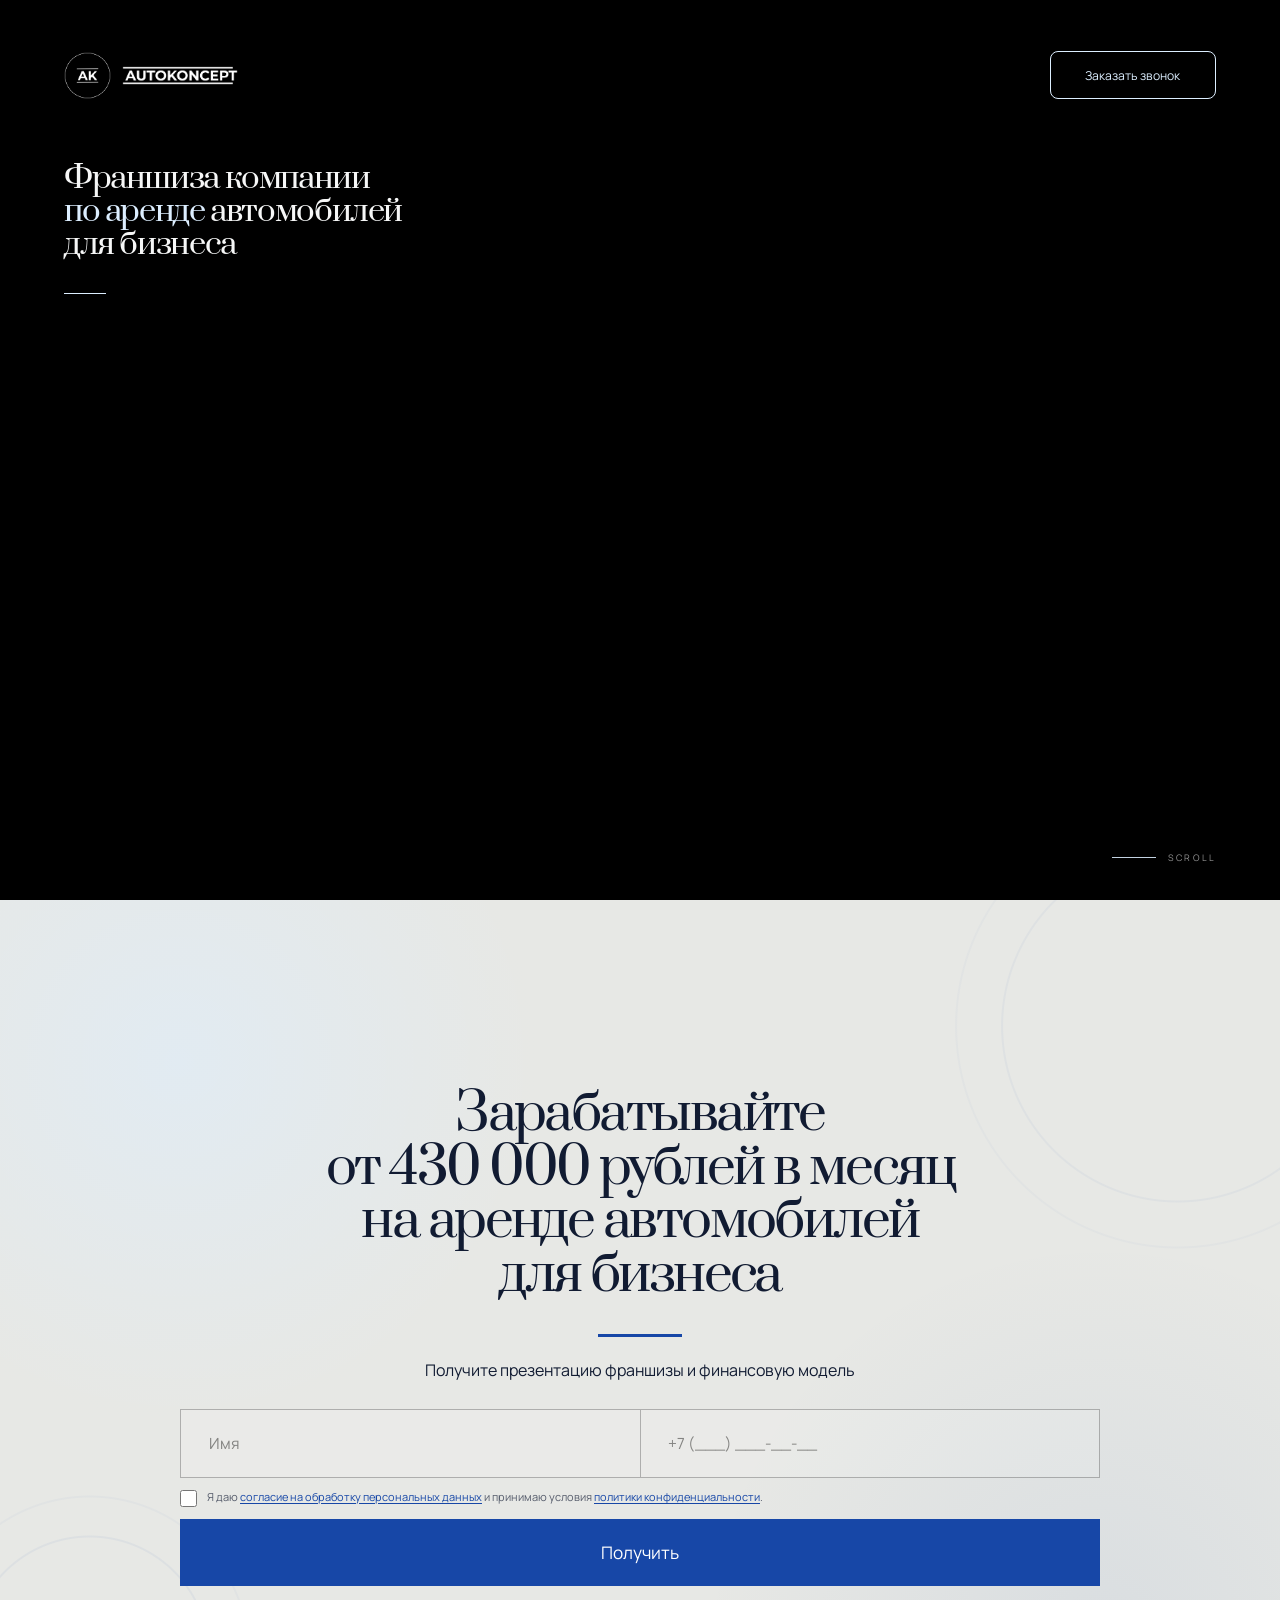
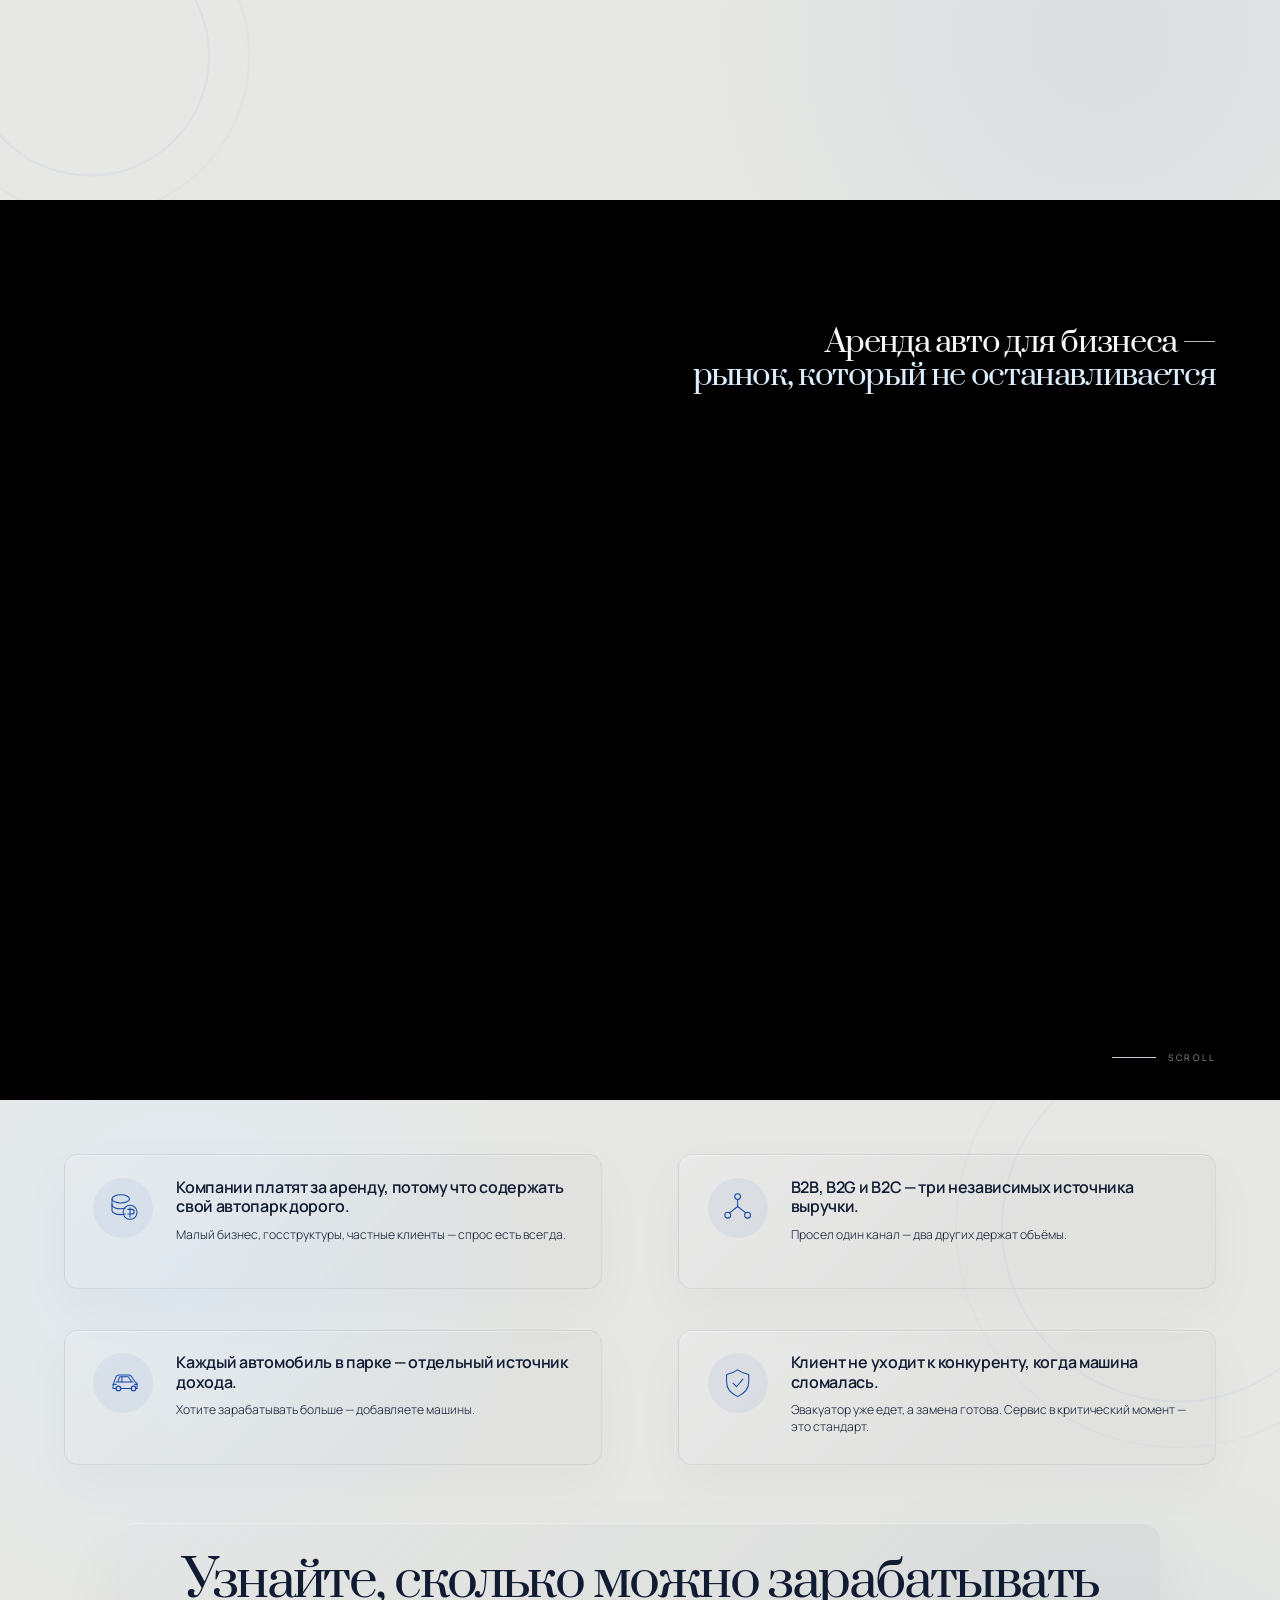
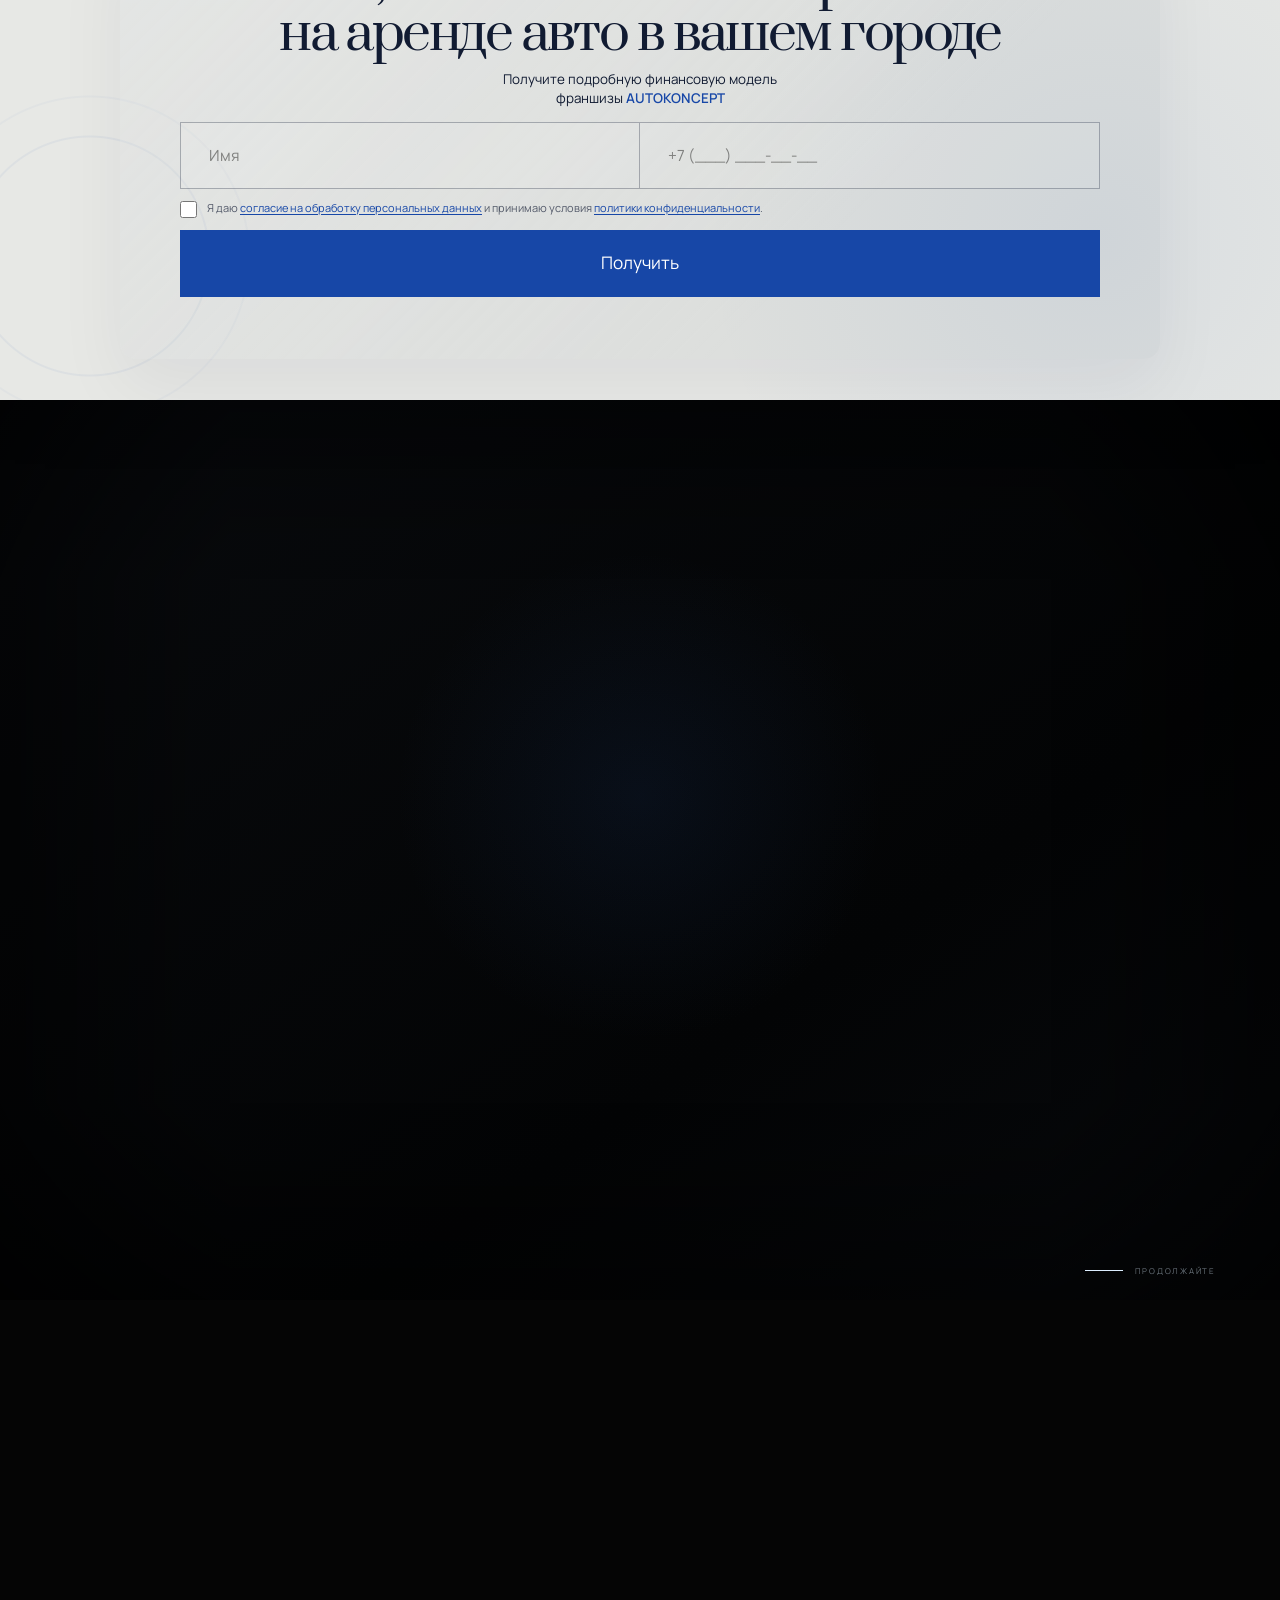
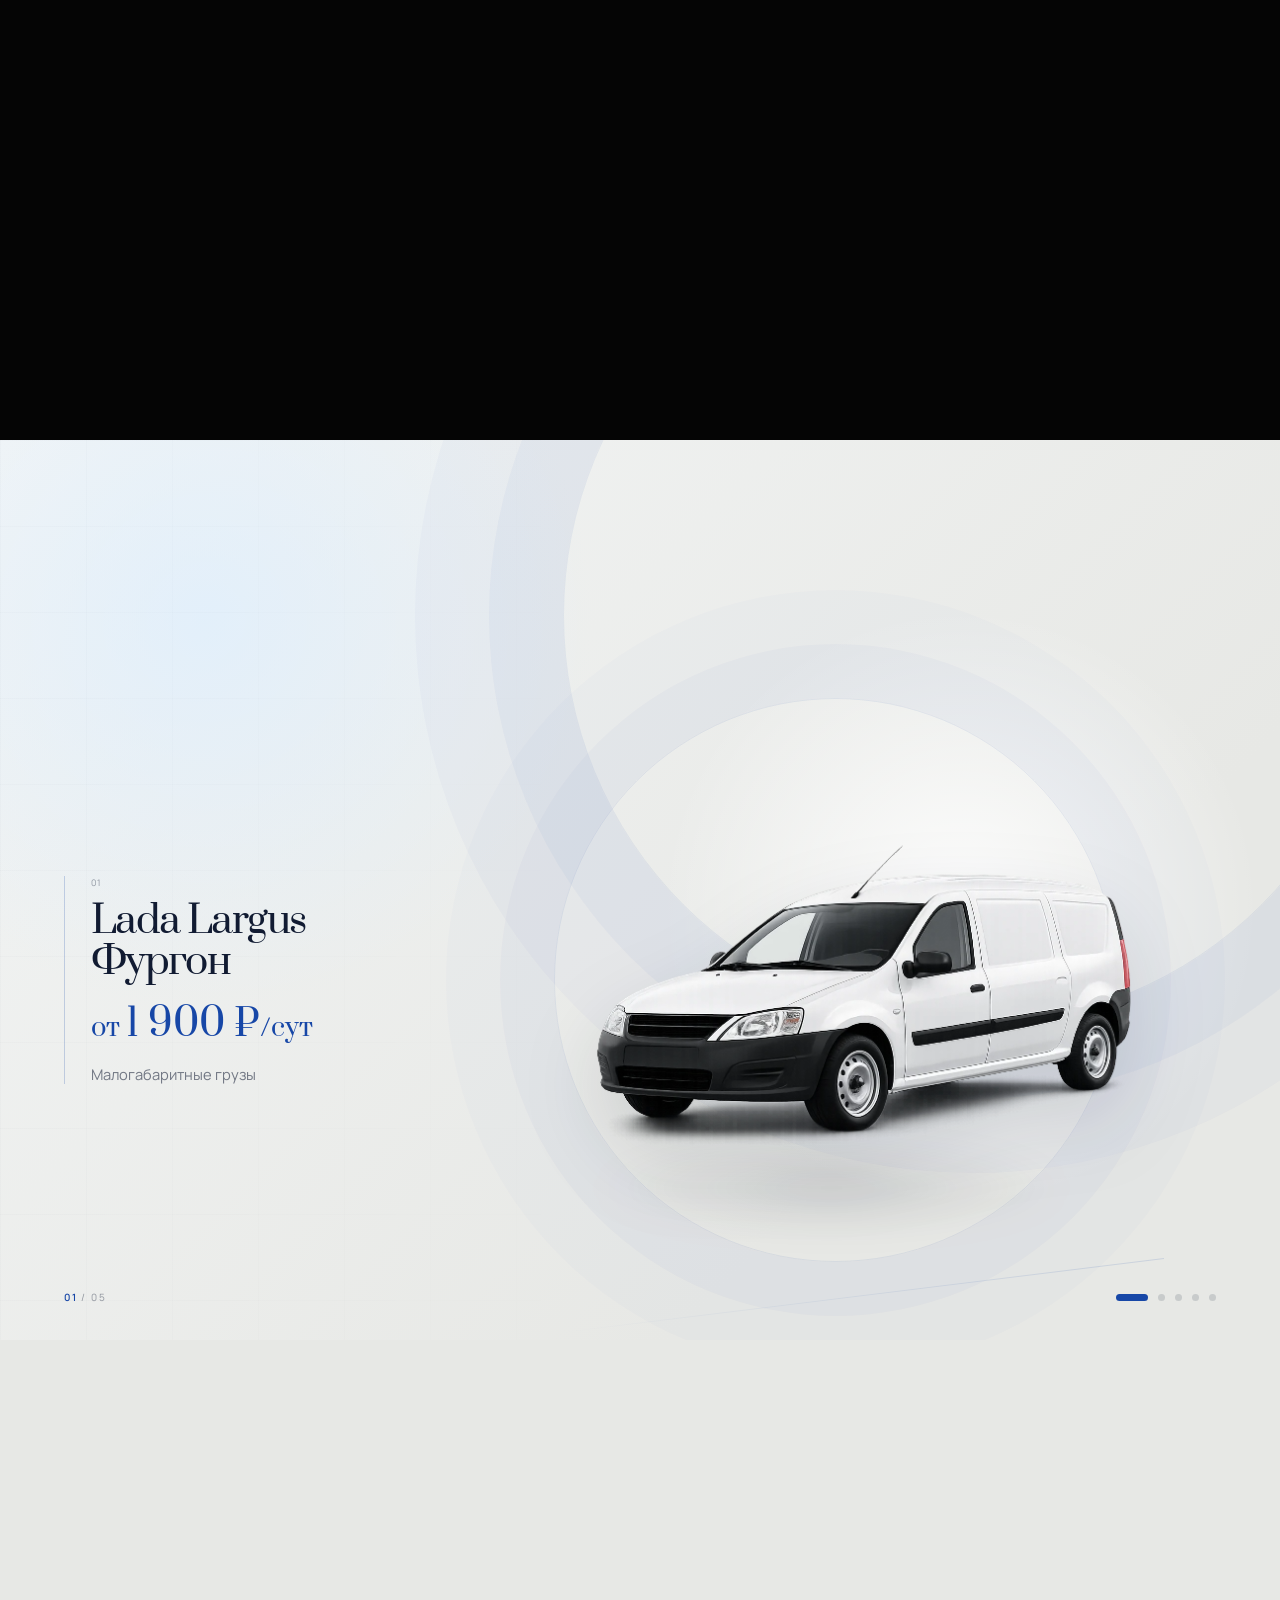
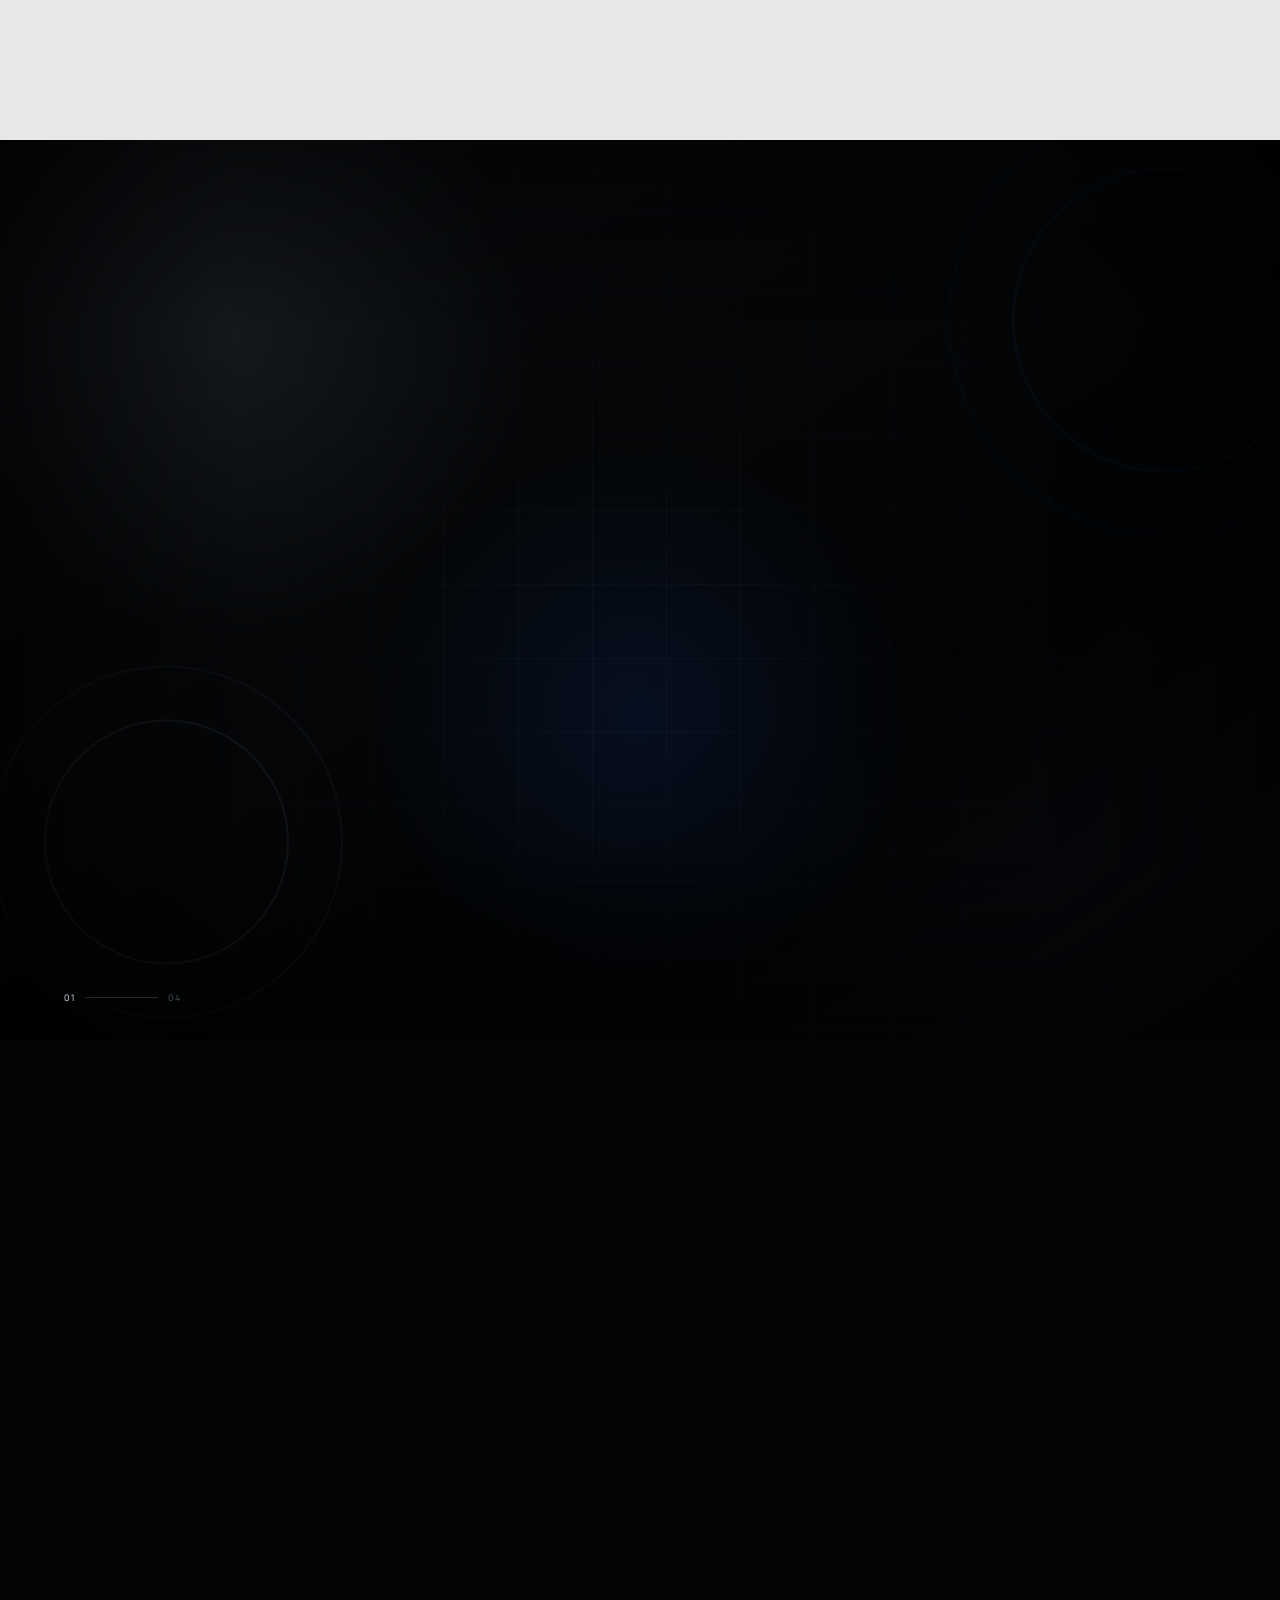
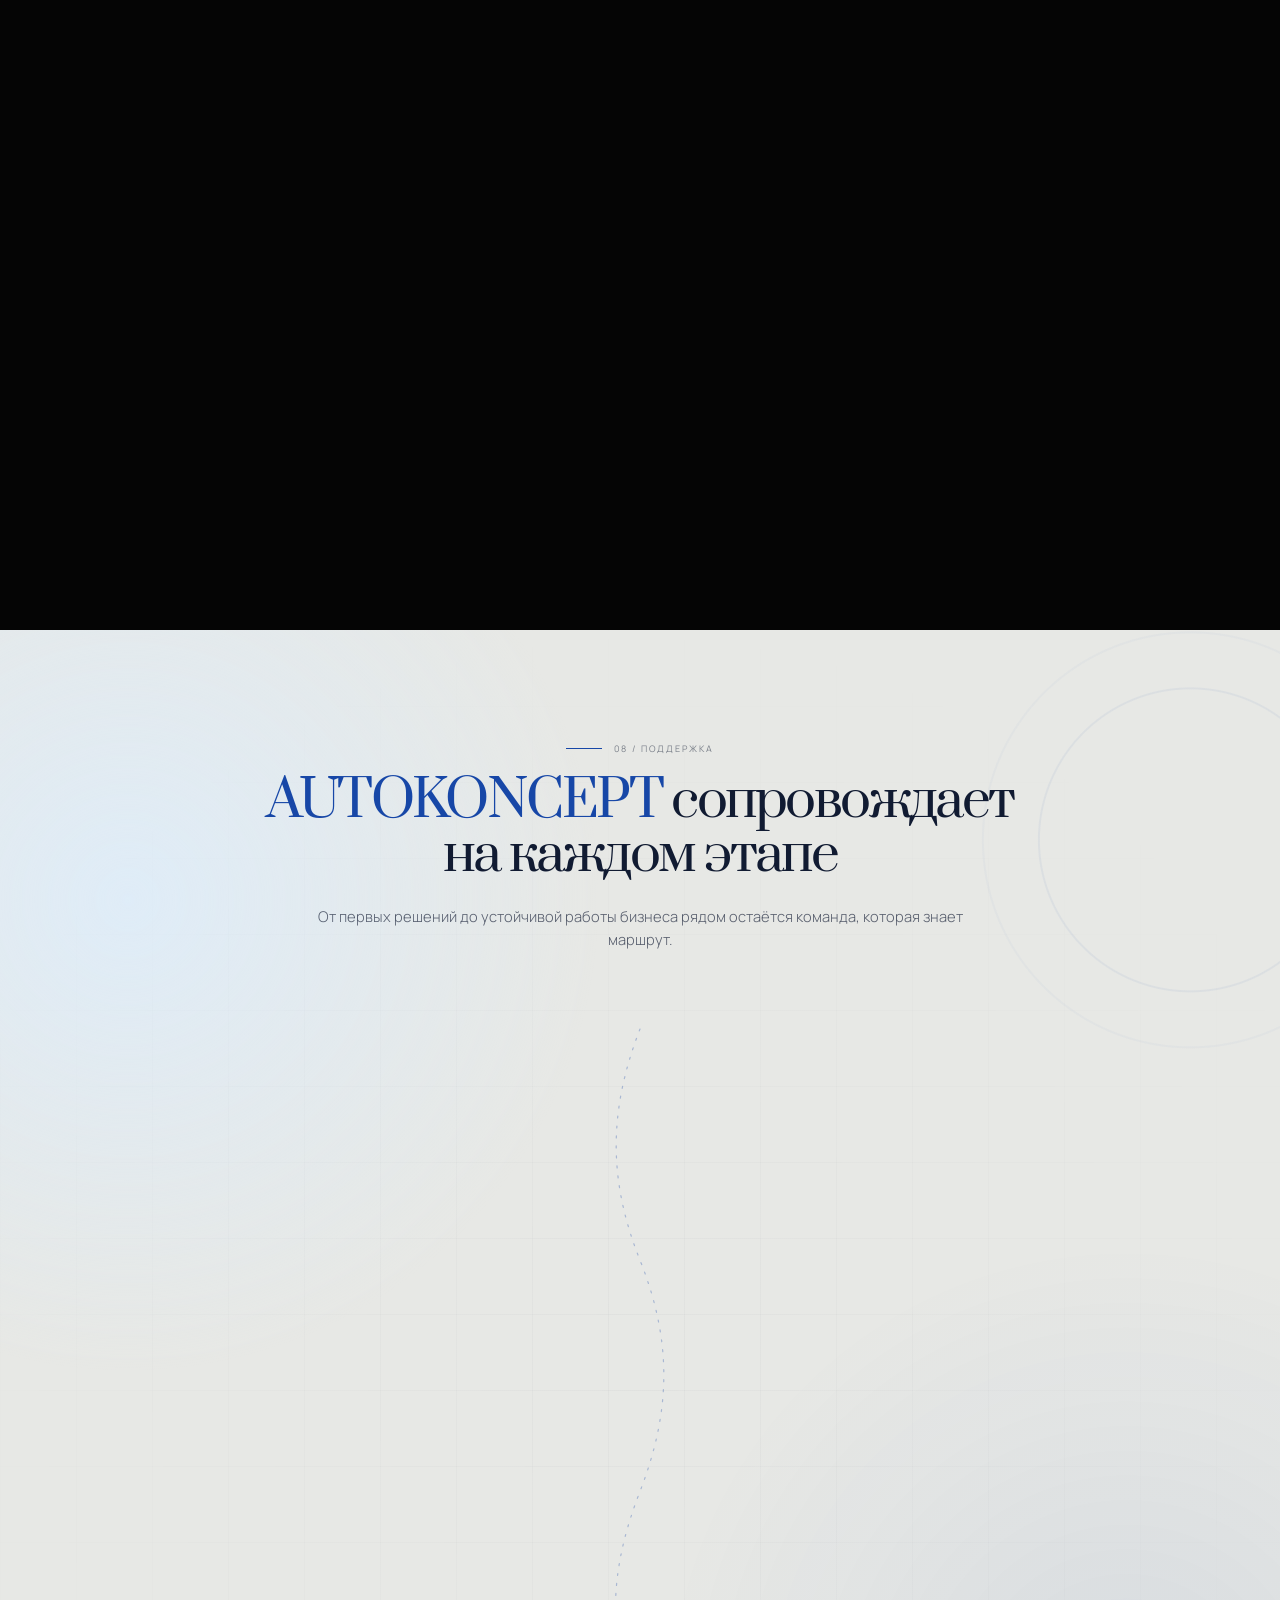
==== commit 06b72673: "update site 4" ====
--- a/index.html
+++ b/index.html
@@ -4,11 +4,36 @@
     <meta charset="UTF-8" />
     <meta name="viewport" content="width=device-width, initial-scale=1.0" />
     <meta name="theme-color" content="#080808" />
+    <meta
+      name="description"
+      content="Франшиза AUTOKONCEPT по аренде автомобилей для бизнеса. Получите презентацию и финансовую модель проекта."
+    />
+    <meta property="og:type" content="website" />
+    <meta property="og:locale" content="ru_RU" />
+    <meta
+      property="og:title"
+      content="AUTOKONCEPT — франшиза аренды автомобилей для бизнеса"
+    />
+    <meta
+      property="og:description"
+      content="Узнайте, сколько можно зарабатывать на аренде автомобилей для бизнеса в вашем городе."
+    />
     <title>AUTOKONCEPT - Франшиза компании по аренде автомобилей для бизнеса</title>
-    <link rel="stylesheet" href="./styles.css?v=27" />
+    <script>
+      document.documentElement.classList.add("js");
+    </script>
+    <link rel="stylesheet" href="./styles.css?v=68" />
   </head>
   <body class="is-loading">
-    <div class="preloader" data-preloader aria-live="polite">
+    <a class="skip-link" href="#main-content">Перейти к содержанию</a>
+
+    <div
+      class="preloader"
+      data-preloader
+      role="status"
+      aria-label="Загрузка сайта"
+      aria-live="polite"
+    >
       <div class="preloader__panel preloader__panel--top" aria-hidden="true"></div>
       <div class="preloader__panel preloader__panel--bottom" aria-hidden="true"></div>
       <div class="preloader__content">
@@ -25,9 +50,9 @@
       </div>
     </div>
 
-    <main>
+    <main id="main-content">
       <div class="scroll-stage" data-scroll-stage>
-        <section class="hero" aria-label="Автомобиль на вращающемся подиуме">
+        <section class="hero" aria-labelledby="hero-title">
           <header class="hero__header">
             <a class="brand" href="#" aria-label="Автоконцепт — на главную">
               <img
@@ -46,7 +71,7 @@
           </header>
 
           <div class="hero__copy">
-            <h1>
+            <h1 id="hero-title">
               Франшиза компании<br />
               <span>по аренде</span> автомобилей<br />
               для бизнеса
@@ -58,7 +83,7 @@
             <video
               class="hero-video"
               data-scroll-video
-              preload="auto"
+              preload="none"
               muted
               playsinline
               disablepictureinpicture
@@ -71,6 +96,13 @@
               />
               <source src="./assets/minivan-turntable.mp4" type="video/mp4" />
             </video>
+            <img
+              class="hero-static"
+              src="./assets/minivan-turntable-static.png"
+              alt="Чёрный минивэн AUTOKONCEPT на подиуме"
+              loading="eager"
+              decoding="async"
+            />
 
             <div class="hero__fallback" data-video-fallback aria-hidden="true">
               <div class="hero__platform"></div>
@@ -88,7 +120,7 @@
           <div class="second-screen__content">
             <h2>
               Зарабатывайте<br />
-              от 430 000 рублей в&nbsp;месяц<br />
+              <span class="nowrap">от 430 000 рублей в&nbsp;месяц</span><br />
               на аренде автомобилей<br />
               для бизнеса
             </h2>
@@ -97,32 +129,75 @@
             <form
               class="lead-form"
               id="contact"
-              action="mailto:info@autokoncept.ru"
+              data-form
+              data-form-name="Форма на втором экране"
+              action="./php/formProcessor.php"
               method="post"
-              enctype="text/plain"
             >
               <div class="lead-form__fields">
                 <label>
                   <span class="sr-only">Имя</span>
-                  <input type="text" name="name" placeholder="Имя" />
+                  <input
+                    type="text"
+                    name="name"
+                    placeholder="Имя"
+                    autocomplete="name"
+                    maxlength="100"
+                    required
+                  />
                 </label>
                 <label>
                   <span class="sr-only">Телефон</span>
-                  <input type="tel" name="phone" placeholder="Телефон" />
+                  <input
+                    type="tel"
+                    name="phone"
+                    placeholder="+7 (___) ___-__-__"
+                    autocomplete="tel"
+                    inputmode="tel"
+                    maxlength="18"
+                    required
+                    data-phone
+                  />
                 </label>
               </div>
+              <label class="form-consent">
+                <input
+                  type="checkbox"
+                  name="personal_data_consent"
+                  required
+                />
+                <span>
+                  Я даю
+                  <button type="button" data-modal-open="consent-modal">
+                    согласие на обработку персональных данных
+                  </button>
+                  и принимаю условия
+                  <button type="button" data-modal-open="privacy-modal">
+                    политики конфиденциальности
+                  </button>.
+                </span>
+              </label>
+              <input
+                class="form-honeypot"
+                type="text"
+                name="website"
+                tabindex="-1"
+                autocomplete="off"
+                aria-hidden="true"
+              />
               <button type="submit">Получить</button>
+              <p class="form-status" aria-live="polite"></p>
             </form>
           </div>
         </section>
       </div>
 
       <div class="scroll-stage scroll-stage--third" data-scroll-stage>
-        <section class="third-screen" aria-label="Автомобиль в движении">
+        <section class="third-screen" aria-labelledby="market-title">
           <video
             class="third-video"
             data-scroll-video
-            preload="auto"
+            preload="none"
             muted
             playsinline
             disablepictureinpicture
@@ -135,11 +210,18 @@
             />
             <source src="./assets/minivan-driving.mp4?v=3" type="video/mp4" />
           </video>
-
-          <p class="third-screen__market">
+          <img
+            class="third-static"
+            src="./assets/minivan-driving-static.png"
+            alt="Чёрный минивэн AUTOKONCEPT в движении"
+            loading="lazy"
+            decoding="async"
+          />
+
+          <h2 class="third-screen__market" id="market-title">
             <span>Аренда авто для бизнеса —</span><br />
             <strong>рынок, который не останавливается</strong>
-          </p>
+          </h2>
 
           <div class="scroll-hint scroll-hint--third" aria-hidden="true">
             <span class="scroll-hint__line"></span>
@@ -150,7 +232,7 @@
         <section class="fourth-screen">
           <div class="fourth-screen__content">
             <div class="fourth-screen__points">
-              <article class="benefit-card">
+              <article class="benefit-card" data-reveal>
                 <span class="benefit-card__icon" aria-hidden="true">
                   <svg viewBox="0 0 64 64">
                     <ellipse cx="27" cy="17" rx="15" ry="7"></ellipse>
@@ -166,7 +248,7 @@
                 </div>
               </article>
 
-              <article class="benefit-card">
+              <article class="benefit-card" data-reveal>
                 <span class="benefit-card__icon" aria-hidden="true">
                   <svg viewBox="0 0 64 64">
                     <circle cx="32" cy="13" r="5"></circle>
@@ -181,7 +263,7 @@
                 </div>
               </article>
 
-              <article class="benefit-card">
+              <article class="benefit-card" data-reveal>
                 <span class="benefit-card__icon" aria-hidden="true">
                   <svg viewBox="0 0 64 64">
                     <path d="M14 42v-7l5-13a5 5 0 0 1 5-3h17a5 5 0 0 1 4 2l7 10 3 2v9"></path>
@@ -197,7 +279,7 @@
                 </div>
               </article>
 
-              <article class="benefit-card">
+              <article class="benefit-card" data-reveal>
                 <span class="benefit-card__icon" aria-hidden="true">
                   <svg viewBox="0 0 64 64">
                     <path d="M32 10c7 5 14 7 19 8v13c0 12-8 20-19 25-11-5-19-13-19-25V18c5-1 12-3 19-8Z"></path>
@@ -211,7 +293,7 @@
               </article>
             </div>
 
-            <div class="fourth-screen__lead">
+            <div class="fourth-screen__lead" data-reveal>
               <div class="fourth-screen__lead-copy">
                 <h2>
                   <span>Узнайте, сколько можно зарабатывать</span>
@@ -224,28 +306,931 @@
               </div>
               <form
                 class="fourth-form"
-                action="mailto:info@autokoncept.ru"
+                data-form
+                data-form-name="Форма на четвёртом экране"
+                action="./php/formProcessor.php"
                 method="post"
-                enctype="text/plain"
               >
                 <div class="fourth-form__fields">
                   <label>
                     <span class="sr-only">Имя</span>
-                    <input type="text" name="name" placeholder="Имя" />
+                    <input
+                      type="text"
+                      name="name"
+                      placeholder="Имя"
+                      autocomplete="name"
+                      maxlength="100"
+                      required
+                    />
                   </label>
                   <label>
                     <span class="sr-only">Телефон</span>
-                    <input type="tel" name="phone" placeholder="Телефон" />
+                    <input
+                      type="tel"
+                      name="phone"
+                      placeholder="+7 (___) ___-__-__"
+                      autocomplete="tel"
+                      inputmode="tel"
+                      maxlength="18"
+                      required
+                      data-phone
+                    />
                   </label>
                 </div>
+                <label class="form-consent">
+                  <input
+                    type="checkbox"
+                    name="personal_data_consent"
+                    required
+                  />
+                  <span>
+                    Я даю
+                    <button type="button" data-modal-open="consent-modal">
+                      согласие на обработку персональных данных
+                    </button>
+                    и принимаю условия
+                    <button type="button" data-modal-open="privacy-modal">
+                      политики конфиденциальности
+                    </button>.
+                  </span>
+                </label>
+                <input
+                  class="form-honeypot"
+                  type="text"
+                  name="website"
+                  tabindex="-1"
+                  autocomplete="off"
+                  aria-hidden="true"
+                />
                 <button type="submit">Получить</button>
+                <p class="form-status" aria-live="polite"></p>
               </form>
             </div>
           </div>
         </section>
       </div>
+
+      <div
+        class="offer-stage"
+        data-scroll-stage
+        data-offer-stage
+        aria-label="Предложение франшизы AUTOKONCEPT"
+      >
+        <section class="offer-scene" aria-labelledby="offer-title">
+          <div class="offer-scene__atmosphere" aria-hidden="true"></div>
+
+          <svg
+            class="offer-scene__blueprint"
+            viewBox="0 0 1440 900"
+            preserveAspectRatio="xMidYMid slice"
+            aria-hidden="true"
+          >
+            <path
+              class="offer-scene__route offer-scene__route--ghost"
+              d="M-80 670 C170 430 330 760 540 560 S850 300 1035 470 S1260 720 1510 390"
+            />
+            <path
+              class="offer-scene__route offer-scene__route--active"
+              pathLength="1"
+              d="M-80 670 C170 430 330 760 540 560 S850 300 1035 470 S1260 720 1510 390"
+            />
+            <path
+              class="offer-scene__route offer-scene__route--pulse"
+              pathLength="1"
+              d="M-80 670 C170 430 330 760 540 560 S850 300 1035 470 S1260 720 1510 390"
+            />
+            <g class="offer-scene__map-pin" transform="translate(182 530)">
+              <circle r="31"></circle>
+              <path d="M0-15c-10 0-18 8-18 18 0 14 18 31 18 31S18 17 18 3C18-7 10-15 0-15Z"></path>
+              <circle cy="3" r="5"></circle>
+            </g>
+            <g class="offer-scene__document" transform="translate(1155 205)">
+              <path d="M0 0h66l26 26v100H0Z"></path>
+              <path d="M66 0v26h26M18 54h55M18 75h55M18 96h38"></path>
+            </g>
+            <g class="offer-scene__car" transform="translate(650 710)">
+              <path d="M0 36v-9l13-26h70l21 26v9"></path>
+              <path d="M0 36h12M28 36h50M94 36h10M14 19h75M24 1l-9 18M78 1l11 18"></path>
+              <circle cx="20" cy="36" r="8"></circle>
+              <circle cx="86" cy="36" r="8"></circle>
+            </g>
+          </svg>
+
+          <div class="offer-scene__header">
+            <span class="offer-scene__index">05 / Предложение</span>
+            <h2 id="offer-title">
+              Откройте компанию по аренде<br />
+              <span>коммерческого транспорта</span>
+            </h2>
+          </div>
+
+          <div class="offer-scene__narrative">
+            <p class="offer-scene__lead offer-scene__lead--model">
+              <strong>AUTOKONCEPT</strong> передаёт готовую бизнес-модель,
+              проверенную 8 годами работы в Москве
+            </p>
+            <p class="offer-scene__lead offer-scene__lead--support">
+              Мы помогаем с запуском, обучением и сопровождением — с первого
+              дня до выхода на прибыль
+            </p>
+          </div>
+
+          <div class="offer-route">
+            <span class="offer-route__line" aria-hidden="true"></span>
+
+            <article class="offer-card offer-card--one">
+              <span class="offer-card__number">01</span>
+              <span class="offer-card__marker" aria-hidden="true"></span>
+              <div>
+                <h3>Готовая бизнес-модель</h3>
+                <p>
+                  Стандарты работы, ценообразование, процессы — всё отработано
+                  и передаётся партнёру.
+                </p>
+              </div>
+            </article>
+
+            <article class="offer-card offer-card--two">
+              <span class="offer-card__number">02</span>
+              <span class="offer-card__marker" aria-hidden="true"></span>
+              <div>
+                <h3>Запуск под ключ</h3>
+                <p>
+                  Помогаем выбрать помещение, укомплектовать парк, настроить
+                  CRM и заключить первые договоры.
+                </p>
+              </div>
+            </article>
+
+            <article class="offer-card offer-card--three">
+              <span class="offer-card__number">03</span>
+              <span class="offer-card__marker" aria-hidden="true"></span>
+              <div>
+                <h3>Обучение команды</h3>
+                <p>
+                  Стандарты обслуживания, работа с B2B-клиентами, управление
+                  автопарком — очно и дистанционно.
+                </p>
+              </div>
+            </article>
+
+            <article class="offer-card offer-card--four">
+              <span class="offer-card__number">04</span>
+              <span class="offer-card__marker" aria-hidden="true"></span>
+              <div>
+                <h3>Поддержка на каждом этапе</h3>
+                <p>
+                  Операционные вопросы, маркетинг, привлечение клиентов — на
+                  связи в рабочем режиме.
+                </p>
+              </div>
+            </article>
+          </div>
+
+          <div class="offer-scene__scroll" aria-hidden="true">
+            <span></span>
+            Продолжайте
+          </div>
+        </section>
+      </div>
+
+      <div
+        class="fleet-stage"
+        data-scroll-stage
+        data-fleet-stage
+        aria-label="Автомобили для бизнеса"
+      >
+        <section class="fleet-scene" aria-labelledby="fleet-title">
+          <div class="fleet-scene__pattern" aria-hidden="true"></div>
+
+          <header class="fleet-scene__header">
+            <span class="fleet-scene__index">06 / Автопарк</span>
+            <h2 id="fleet-title">
+              Машины, на которых<br />
+              <span>вы будете зарабатывать</span>
+            </h2>
+          </header>
+
+          <div class="fleet-track">
+            <article class="fleet-slide" data-fleet-slide>
+              <div class="fleet-slide__copy">
+                <span class="fleet-slide__number">01</span>
+                <h3>Lada Largus<br />Фургон</h3>
+                <p class="fleet-slide__price">от <strong>1 900 ₽</strong>/сут</p>
+                <p class="fleet-slide__task">Малогабаритные грузы</p>
+              </div>
+              <div class="fleet-slide__visual">
+                <span class="fleet-slide__halo" aria-hidden="true"></span>
+                <img
+                  src="./assets/fleet-largus.webp"
+                  alt="Lada Largus Фургон"
+                  loading="lazy"
+                  decoding="async"
+                />
+              </div>
+            </article>
+
+            <article class="fleet-slide" data-fleet-slide>
+              <div class="fleet-slide__copy">
+                <span class="fleet-slide__number">02</span>
+                <h3>Peugeot Partner<br />Фургон</h3>
+                <p class="fleet-slide__price">от <strong>1 700 ₽</strong>/сут</p>
+                <p class="fleet-slide__task">Курьерская доставка</p>
+              </div>
+              <div class="fleet-slide__visual">
+                <span class="fleet-slide__halo" aria-hidden="true"></span>
+                <img
+                  src="./assets/fleet-partner.webp"
+                  alt="Peugeot Partner Фургон"
+                  loading="lazy"
+                  decoding="async"
+                />
+              </div>
+            </article>
+
+            <article class="fleet-slide" data-fleet-slide>
+              <div class="fleet-slide__copy">
+                <span class="fleet-slide__number">03</span>
+                <h3>Ford Transit<br />Фургон</h3>
+                <p class="fleet-slide__price">от <strong>3 000 ₽</strong>/сут</p>
+                <p class="fleet-slide__task">Объём 13 м³, B2B</p>
+              </div>
+              <div class="fleet-slide__visual">
+                <span class="fleet-slide__halo" aria-hidden="true"></span>
+                <img
+                  src="./assets/fleet-transit.webp"
+                  alt="Ford Transit Фургон"
+                  loading="lazy"
+                  decoding="async"
+                />
+              </div>
+            </article>
+
+            <article class="fleet-slide" data-fleet-slide>
+              <div class="fleet-slide__copy">
+                <span class="fleet-slide__number">04</span>
+                <h3>Gazelle<br />Next</h3>
+                <p class="fleet-slide__price">от <strong>2 000 ₽</strong>/сут</p>
+                <p class="fleet-slide__task">Стройка, производство</p>
+              </div>
+              <div class="fleet-slide__visual">
+                <span class="fleet-slide__halo" aria-hidden="true"></span>
+                <img
+                  src="./assets/fleet-gazelle.webp"
+                  alt="Gazelle Next"
+                  loading="lazy"
+                  decoding="async"
+                />
+              </div>
+            </article>
+
+            <article class="fleet-slide" data-fleet-slide>
+              <div class="fleet-slide__copy">
+                <span class="fleet-slide__number">05</span>
+                <h3>Peugeot Boxer<br />Фургон</h3>
+                <p class="fleet-slide__price">от <strong>3 500 ₽</strong>/сут</p>
+                <p class="fleet-slide__task">Крупные грузы, переезды</p>
+              </div>
+              <div class="fleet-slide__visual">
+                <span class="fleet-slide__halo" aria-hidden="true"></span>
+                <img
+                  src="./assets/fleet-boxer.webp"
+                  alt="Peugeot Boxer Фургон"
+                  loading="lazy"
+                  decoding="async"
+                />
+              </div>
+            </article>
+          </div>
+
+          <div class="fleet-scene__progress" aria-hidden="true">
+            <span class="fleet-scene__count">
+              <strong data-fleet-current>01</strong> / 05
+            </span>
+            <div class="fleet-scene__dots">
+              <i class="is-active"></i>
+              <i></i>
+              <i></i>
+              <i></i>
+              <i></i>
+            </div>
+          </div>
+        </section>
+      </div>
+
+      <div
+        class="metrics-stage"
+        data-scroll-stage
+        data-metrics-stage
+        aria-label="Ключевые показатели бизнеса"
+      >
+        <section class="metrics-scene" aria-labelledby="metrics-title">
+          <div class="metrics-scene__atmosphere" aria-hidden="true"></div>
+
+          <header class="metrics-scene__header">
+            <span class="metrics-scene__index">07 / Финансовая модель</span>
+            <h2 id="metrics-title">Ключевые показатели бизнеса</h2>
+          </header>
+
+          <div class="metrics-deck">
+            <article class="metric-card metric-card--one" data-metric-card>
+              <div class="metric-card__top">
+                <span>01 / Выручка</span>
+                <i aria-hidden="true"></i>
+              </div>
+              <div class="metric-card__body">
+                <p>от <strong>757 625 ₽</strong></p>
+                <h3>Средняя выручка<br /> за месяц</h3>
+              </div>
+              <span class="metric-card__coordinate">55.7558° N</span>
+            </article>
+
+            <article class="metric-card metric-card--two" data-metric-card>
+              <div class="metric-card__top">
+                <span>02 / Прибыль</span>
+                <i aria-hidden="true"></i>
+              </div>
+              <div class="metric-card__body">
+                <p>от <strong>433 126 ₽</strong></p>
+                <h3>Средняя<br /> чистая прибыль</h3>
+              </div>
+              <span class="metric-card__coordinate">37.6173° E</span>
+            </article>
+
+            <article class="metric-card metric-card--three" data-metric-card>
+              <div class="metric-card__top">
+                <span>03 / Автопарк</span>
+                <i aria-hidden="true"></i>
+              </div>
+              <div class="metric-card__body">
+                <p>от <strong>15 авто</strong></p>
+                <h3>Стартовый парк<br /> по стандарту</h3>
+              </div>
+              <span class="metric-card__coordinate">B2B / B2G / B2C</span>
+            </article>
+
+            <article class="metric-card metric-card--four" data-metric-card>
+              <div class="metric-card__top">
+                <span>04 / Окупаемость</span>
+                <i aria-hidden="true"></i>
+              </div>
+              <div class="metric-card__body">
+                <p>от <strong>1,5 лет</strong></p>
+                <h3>Срок<br /> окупаемости</h3>
+              </div>
+              <span class="metric-card__coordinate">MODEL / 2026</span>
+            </article>
+          </div>
+
+          <div class="metrics-cta">
+            <p>
+              Все показатели — из финансовой модели.<br />
+              Получите её, чтобы узнать больше.
+            </p>
+            <button type="button" data-modal-open="finance-model-modal">
+              Получить финансовую модель
+            </button>
+          </div>
+
+          <div class="metrics-scene__progress" aria-hidden="true">
+            <span data-metrics-current>01</span>
+            <i></i>
+            <strong>04</strong>
+          </div>
+        </section>
+      </div>
+
+      <section
+        class="support-roadmap"
+        aria-labelledby="support-roadmap-title"
+      >
+        <div class="support-roadmap__blueprint" aria-hidden="true"></div>
+
+        <header class="support-roadmap__header" data-reveal>
+          <span class="support-roadmap__index">08 / Поддержка</span>
+          <h2 id="support-roadmap-title">
+            <strong>AUTOKONCEPT</strong> сопровождает<br />
+            на каждом этапе
+          </h2>
+          <p>
+            От первых решений до устойчивой работы бизнеса рядом остаётся
+            команда, которая знает маршрут.
+          </p>
+        </header>
+
+        <div class="support-roadmap__route">
+          <div class="support-roadmap__line" aria-hidden="true">
+            <svg viewBox="0 0 100 1000" preserveAspectRatio="none">
+              <path
+                d="M50 0 C15 90 16 165 50 250 S85 410 50 500 S14 660 50 750 S86 910 50 1000"
+              ></path>
+            </svg>
+          </div>
+
+          <article class="support-step support-step--left" data-reveal>
+            <span class="support-step__number">01</span>
+            <div>
+              <h3>Готовые стандарты работы</h3>
+              <p>Регламенты и скрипты — всё необходимое с первого дня.</p>
+            </div>
+          </article>
+
+          <article class="support-step support-step--right" data-reveal>
+            <span class="support-step__number">02</span>
+            <div>
+              <h3>CRM и система учёта</h3>
+              <p>Настраиваем систему управления парком и обучаем работе с ней.</p>
+            </div>
+          </article>
+
+          <article class="support-step support-step--left" data-reveal>
+            <span class="support-step__number">03</span>
+            <div>
+              <h3>Обучение команды</h3>
+              <p>Очно и дистанционно: сервис, клиенты и управление автопарком.</p>
+            </div>
+          </article>
+
+          <article class="support-step support-step--right" data-reveal>
+            <span class="support-step__number">04</span>
+            <div>
+              <h3>Подбор автомобилей</h3>
+              <p>Помогаем выбрать и проверить машины для стартового парка.</p>
+            </div>
+          </article>
+
+          <article class="support-step support-step--left" data-reveal>
+            <span class="support-step__number">05</span>
+            <div>
+              <h3>Маркетинг и брендинг</h3>
+              <p>Фирменный стиль, шаблоны и настройка первых рекламных кампаний.</p>
+            </div>
+          </article>
+
+          <article class="support-step support-step--right" data-reveal>
+            <span class="support-step__number">06</span>
+            <div>
+              <h3>Первые B2B-клиенты</h3>
+              <p>Помогаем выстроить работу с корпоративными заказчиками.</p>
+            </div>
+          </article>
+
+          <article class="support-step support-step--left" data-reveal>
+            <span class="support-step__number">07</span>
+            <div>
+              <h3>Юридические шаблоны</h3>
+              <p>Договоры аренды, оферты и готовые политики для работы.</p>
+            </div>
+          </article>
+
+          <article class="support-step support-step--right" data-reveal>
+            <span class="support-step__number">08</span>
+            <div>
+              <h3>Операционная поддержка</h3>
+              <p>Остаёмся на связи и вместе решаем нестандартные ситуации.</p>
+            </div>
+          </article>
+
+          <div class="support-roadmap__destination" data-reveal>
+            <span aria-hidden="true"></span>
+            <p>Маршрут продолжается вместе с&nbsp;AUTOKONCEPT</p>
+          </div>
+        </div>
+      </section>
+
+      <section class="city-check" aria-labelledby="city-check-title">
+        <div class="city-check__atmosphere" aria-hidden="true"></div>
+
+        <div class="city-check__visual" aria-hidden="true">
+          <div class="city-check__road-line"></div>
+          <img
+            class="city-check__moving-car"
+            src="./assets/final-van-drive.png"
+            alt=""
+            loading="lazy"
+            decoding="async"
+          />
+        </div>
+
+        <div class="city-check__content">
+          <header class="city-check__header" data-reveal>
+            <span class="city-check__index">09 / Проверка города</span>
+            <h2 id="city-check-title">
+              Начните зарабатывать<br />
+              на аренде авто
+            </h2>
+            <p>
+              Свободен ли ваш город?
+            </p>
+          </header>
+
+          <form
+            class="city-check__form"
+            data-form
+            data-form-name="Проверка города"
+            action="./php/formProcessor.php"
+            method="post"
+            data-reveal
+          >
+            <div class="city-check__fields">
+              <label>
+                <span class="sr-only">Город</span>
+                <input
+                  type="text"
+                  name="city"
+                  placeholder="Город"
+                  autocomplete="address-level2"
+                  maxlength="120"
+                  required
+                />
+              </label>
+              <label>
+                <span class="sr-only">Имя</span>
+                <input
+                  type="text"
+                  name="name"
+                  placeholder="Имя"
+                  autocomplete="name"
+                  maxlength="100"
+                  required
+                />
+              </label>
+              <label>
+                <span class="sr-only">Телефон</span>
+                <input
+                  type="tel"
+                  name="phone"
+                  placeholder="+7 (___) ___-__-__"
+                  autocomplete="tel"
+                  inputmode="tel"
+                  maxlength="18"
+                  required
+                  data-phone
+                />
+              </label>
+            </div>
+
+            <label class="form-consent city-check__consent">
+              <input
+                type="checkbox"
+                name="personal_data_consent"
+                required
+              />
+              <span>
+                Я даю
+                <button type="button" data-modal-open="consent-modal">
+                  согласие на обработку персональных данных
+                </button>
+                и принимаю условия
+                <button type="button" data-modal-open="privacy-modal">
+                  политики конфиденциальности
+                </button>.
+              </span>
+            </label>
+
+            <input
+              class="form-honeypot"
+              type="text"
+              name="website"
+              tabindex="-1"
+              autocomplete="off"
+              aria-hidden="true"
+            />
+
+            <button class="city-check__submit" type="submit">
+              Проверить город
+            </button>
+            <p class="form-status" aria-live="polite"></p>
+          </form>
+        </div>
+      </section>
     </main>
 
-    <script src="./script.js?v=27"></script>
+    <footer class="site-footer">
+      <div class="site-footer__inner">
+        <div>
+          <strong>AUTOKONCEPT</strong>
+          <span>Франшиза аренды автомобилей для бизнеса</span>
+        </div>
+        <p>
+          © <span data-current-year>2026</span> AUTOKONCEPT.
+          ООО «АВТОКОНЦЕПТ», ОГРН 1187746913738.
+        </p>
+        <nav aria-label="Юридическая информация">
+          <button type="button" data-modal-open="consent-modal">
+            Согласие на обработку данных
+          </button>
+          <button type="button" data-modal-open="privacy-modal">
+            Политика конфиденциальности
+          </button>
+        </nav>
+      </div>
+    </footer>
+
+    <div
+      class="legal-modal lead-modal"
+      id="finance-model-modal"
+      role="dialog"
+      aria-modal="true"
+      aria-labelledby="finance-model-title"
+      hidden
+    >
+      <div class="legal-modal__backdrop" data-modal-close></div>
+      <div class="legal-modal__dialog lead-modal__dialog" role="document">
+        <button
+          class="legal-modal__close"
+          type="button"
+          aria-label="Закрыть окно"
+          data-modal-close
+        >
+          ×
+        </button>
+        <span class="lead-modal__eyebrow">Финансовая модель AUTOKONCEPT</span>
+        <h2 id="finance-model-title">Получите полный расчёт бизнеса</h2>
+        <p class="lead-modal__intro">
+          Оставьте контакты — отправим модель с выручкой, расходами и прогнозом
+          окупаемости.
+        </p>
+
+        <form
+          class="lead-modal__form"
+          data-form
+          data-form-name="Получение финансовой модели"
+          action="./php/formProcessor.php"
+          method="post"
+        >
+          <div class="lead-modal__fields">
+            <label>
+              <span class="sr-only">Имя</span>
+              <input
+                type="text"
+                name="name"
+                placeholder="Имя"
+                autocomplete="name"
+                maxlength="100"
+                required
+              />
+            </label>
+            <label>
+              <span class="sr-only">Телефон</span>
+              <input
+                type="tel"
+                name="phone"
+                placeholder="+7 (___) ___-__-__"
+                autocomplete="tel"
+                inputmode="tel"
+                maxlength="18"
+                required
+                data-phone
+              />
+            </label>
+          </div>
+
+          <label class="form-consent">
+            <input
+              type="checkbox"
+              name="personal_data_consent"
+              required
+            />
+            <span>
+              Я даю
+              <button type="button" data-modal-open="consent-modal">
+                согласие на обработку персональных данных
+              </button>
+              и принимаю условия
+              <button type="button" data-modal-open="privacy-modal">
+                политики конфиденциальности
+              </button>.
+            </span>
+          </label>
+
+          <input
+            class="form-honeypot"
+            type="text"
+            name="website"
+            tabindex="-1"
+            autocomplete="off"
+            aria-hidden="true"
+          />
+
+          <button class="lead-modal__submit" type="submit">
+            Получить финансовую модель
+          </button>
+          <p class="form-status" aria-live="polite"></p>
+        </form>
+      </div>
+    </div>
+
+    <div
+      class="legal-modal"
+      id="consent-modal"
+      role="dialog"
+      aria-modal="true"
+      aria-labelledby="consent-title"
+      hidden
+    >
+      <div class="legal-modal__backdrop" data-modal-close></div>
+      <div class="legal-modal__dialog" role="document">
+        <button
+          class="legal-modal__close"
+          type="button"
+          aria-label="Закрыть окно"
+          data-modal-close
+        >
+          ×
+        </button>
+        <h2 id="consent-title">Согласие на обработку персональных данных</h2>
+        <div class="legal-modal__content">
+          <p>
+            Настоящим я, являясь субъектом персональных данных, свободно, своей
+            волей и в своём интересе предоставляю Обществу с ограниченной
+            ответственностью «АВТОКОНЦЕПТ», ОГРН 1187746913738 (далее —
+            Оператор), согласие на обработку моих персональных данных в
+            соответствии с Федеральным законом от 27.07.2006 № 152-ФЗ
+            «О персональных данных».
+          </p>
+
+          <h3>1. Цели обработки</h3>
+          <ul>
+            <li>идентификация пользователя и обработка его обращения;</li>
+            <li>установление и поддержание связи;</li>
+            <li>предоставление информации о франшизе, услугах и материалах AUTOKONCEPT;</li>
+            <li>подготовка предложений с учётом запроса пользователя;</li>
+            <li>заключение и исполнение договоров;</li>
+            <li>проведение обезличенной аналитики работы сайта.</li>
+          </ul>
+
+          <h3>2. Персональные данные</h3>
+          <p>
+            Согласие распространяется на данные, которые я самостоятельно
+            передаю через формы сайта: имя, фамилию и отчество при их указании,
+            номер телефона, адрес электронной почты, город, комментарий и иные
+            сведения, содержащиеся в обращении.
+          </p>
+
+          <h3>3. Действия с персональными данными</h3>
+          <p>
+            Оператор вправе осуществлять сбор, запись, систематизацию,
+            накопление, хранение, уточнение, извлечение, использование,
+            предоставление доступа в предусмотренных законом случаях,
+            обезличивание, блокирование, удаление и уничтожение персональных
+            данных.
+          </p>
+
+          <h3>4. Способы обработки</h3>
+          <p>
+            Обработка может проводиться с применением средств автоматизации
+            или без их применения. Обработка и хранение осуществляются на
+            территории Российской Федерации с соблюдением требований
+            законодательства.
+          </p>
+
+          <h3>5. Срок действия и отзыв</h3>
+          <p>
+            Согласие действует с момента его предоставления до достижения целей
+            обработки либо до его отзыва. Отозвать согласие можно письменным
+            обращением к Оператору по адресу
+            <a href="mailto:info@autokoncept.ru">info@autokoncept.ru</a>.
+            После получения отзыва обработка прекращается в сроки,
+            установленные законодательством, кроме случаев, когда её
+            продолжение допускается законом.
+          </p>
+
+          <h3>6. Данные о работе с сайтом</h3>
+          <p>
+            Я соглашаюсь с обработкой обезличенных технических данных о
+            посещении сайта и использованием файлов cookie для обеспечения
+            работы сайта, анализа пользовательских действий и улучшения
+            качества сервиса.
+          </p>
+
+          <h3>7. Подтверждение</h3>
+          <p>
+            Я подтверждаю, что ознакомлен(а) с положениями Федерального закона
+            № 152-ФЗ, понимаю свои права и последствия предоставления согласия,
+            действую добровольно и подтверждаю свою дееспособность.
+          </p>
+        </div>
+      </div>
+    </div>
+
+    <div
+      class="legal-modal"
+      id="privacy-modal"
+      role="dialog"
+      aria-modal="true"
+      aria-labelledby="privacy-title"
+      hidden
+    >
+      <div class="legal-modal__backdrop" data-modal-close></div>
+      <div class="legal-modal__dialog" role="document">
+        <button
+          class="legal-modal__close"
+          type="button"
+          aria-label="Закрыть окно"
+          data-modal-close
+        >
+          ×
+        </button>
+        <h2 id="privacy-title">Политика конфиденциальности</h2>
+        <div class="legal-modal__content">
+          <h3>1. Общие положения</h3>
+          <p>
+            Настоящая Политика определяет порядок обработки персональных данных
+            посетителей сайта и меры по их защите. Оператором персональных
+            данных является Общество с ограниченной ответственностью
+            «АВТОКОНЦЕПТ», ОГРН 1187746913738.
+          </p>
+          <p>
+            Оператор считает приоритетом соблюдение прав и свобод человека при
+            обработке персональных данных, включая защиту частной жизни и
+            конфиденциальность предоставленной информации.
+          </p>
+
+          <h3>2. Основные понятия</h3>
+          <p>
+            Персональные данные — сведения, относящиеся к прямо или косвенно
+            определённому пользователю. Обработка персональных данных — любое
+            действие с такими сведениями, включая их сбор, хранение, изменение,
+            использование, блокирование, удаление и уничтожение.
+          </p>
+
+          <h3>3. Обрабатываемые данные</h3>
+          <ul>
+            <li>имя, фамилия и отчество при их указании;</li>
+            <li>номер телефона;</li>
+            <li>адрес электронной почты;</li>
+            <li>город и содержание обращения;</li>
+            <li>обезличенные технические данные, включая cookie, сведения о браузере, устройстве и действиях на сайте.</li>
+          </ul>
+
+          <h3>4. Цели обработки</h3>
+          <ul>
+            <li>обработка заявок и обратная связь с пользователем;</li>
+            <li>предоставление информации о франшизе AUTOKONCEPT;</li>
+            <li>заключение и исполнение договоров;</li>
+            <li>уточнение деталей обращения и подготовка предложений;</li>
+            <li>улучшение работы сайта и проведение обезличенной аналитики.</li>
+          </ul>
+
+          <h3>5. Правовые основания</h3>
+          <p>
+            Оператор обрабатывает данные на основании согласия пользователя,
+            требований законодательства, а также при необходимости заключения
+            и исполнения договора. Отправляя форму на сайте, пользователь
+            подтверждает ознакомление с настоящей Политикой и предоставляет
+            необходимые согласия.
+          </p>
+
+          <h3>6. Порядок и безопасность обработки</h3>
+          <p>
+            Оператор принимает правовые, организационные и технические меры для
+            защиты данных от неправомерного доступа, изменения, раскрытия или
+            уничтожения. Доступ к данным предоставляется только лицам, которым
+            он необходим для выполнения служебных обязанностей или исполнения
+            требований закона.
+          </p>
+          <p>
+            Персональные данные не передаются третьим лицам, кроме случаев,
+            предусмотренных законодательством, либо когда такая передача
+            необходима для исполнения договора и осуществляется с соблюдением
+            требований о конфиденциальности.
+          </p>
+
+          <h3>7. Хранение и удаление</h3>
+          <p>
+            Данные обрабатываются не дольше, чем этого требуют цели обработки
+            или законодательство. Пользователь вправе запросить уточнение,
+            блокирование или удаление данных, а также отозвать согласие,
+            направив обращение Оператору по адресу
+            <a href="mailto:info@autokoncept.ru">info@autokoncept.ru</a>.
+          </p>
+
+          <h3>8. Файлы cookie</h3>
+          <p>
+            Сайт может использовать cookie и сервисы веб-аналитики.
+            Пользователь может ограничить их использование в настройках
+            браузера, однако это способно повлиять на работу отдельных функций
+            сайта.
+          </p>
+
+          <h3>9. Заключительные положения</h3>
+          <p>
+            Политика действует бессрочно до публикации новой редакции. Оператор
+            вправе обновлять документ при изменении законодательства или
+            процессов обработки данных. Актуальная редакция размещается на
+            сайте в свободном доступе.
+          </p>
+        </div>
+      </div>
+    </div>
+
+    <noscript>
+      <div class="noscript-note">
+        Для управления видео прокруткой и отправки заявки включите JavaScript.
+      </div>
+    </noscript>
+
+    <script src="./script.js?v=47"></script>
   </body>
 </html>
--- a/styles.css
+++ b/styles.css
@@ -1,41 +1,122 @@
-@import url("https://fonts.googleapis.com/css2?family=Manrope:wght@300;400;500&family=Prata&display=swap");
+@import url("https://fonts.googleapis.com/css2?family=Manrope:wght@300;400;500;600&family=Prata&display=swap");
 
 :root {
-  --ink: #080808;
-  --paper: #e9e5dc;
-  --acid: #dceeff;
+  --color-ink: #050505;
+  --color-ink-soft: #101114;
+  --color-paper: #e7e8e5;
+  --color-paper-soft: #f0f1ef;
+  --color-text-dark: #111b32;
+  --color-text-light: #f6f7f7;
+  --color-text-muted: rgba(17, 27, 50, 0.68);
+  --color-accent: #dceeff;
+  --color-action: #1747a7;
+  --color-action-strong: #0d398e;
+  --color-error: #a51d2d;
+  --font-display: "Prata", Georgia, serif;
+  --font-body: "Manrope", "Helvetica Neue", sans-serif;
+  --site-heading-size: clamp(22px, 2.4vw, 36px);
+  --section-heading-size: clamp(40px, 5vw, 76px);
+  --content-heading-size: clamp(30px, 4vw, 62px);
+  --container-width: 1320px;
+  --page-gutter: clamp(24px, 5vw, 80px);
+  --form-control-height: 67px;
+  --form-control-radius: 0px;
+  --radius-card: 16px;
+  --app-height: 100svh;
   --progress: 0;
 }
 
-* {
+*,
+*::before,
+*::after {
   box-sizing: border-box;
 }
 
+html,
+body {
+  width: 100%;
+  max-width: 100%;
+  overflow-x: hidden;
+  overflow-x: clip;
+  overscroll-behavior-x: none;
+}
+
 html {
-  background: var(--ink);
-  color: #f4f1e9;
-  font-family: "Manrope", sans-serif;
+  color: var(--color-text-light);
+  background: var(--color-ink);
+  font-family: var(--font-body);
   scroll-behavior: auto;
 }
 
 body {
   margin: 0;
-  overflow-x: hidden;
-}
-
-body.is-loading {
+  touch-action: pan-y pinch-zoom;
+}
+
+body.is-loading,
+body.is-modal-open {
   overflow: hidden;
 }
 
+main,
+section,
+header,
+footer,
+form,
+img,
+video {
+  max-width: 100%;
+}
+
+button,
+input {
+  font: inherit;
+}
+
+button,
+a {
+  -webkit-tap-highlight-color: transparent;
+}
+
+a {
+  color: inherit;
+}
+
+img,
+video {
+  display: block;
+}
+
+.skip-link {
+  position: fixed;
+  top: 12px;
+  left: 12px;
+  z-index: 2000;
+  padding: 10px 14px;
+  color: var(--color-ink);
+  background: var(--color-accent);
+  text-decoration: none;
+  transform: translateY(-160%);
+  transition: transform 180ms ease;
+}
+
+.skip-link:focus {
+  transform: translateY(0);
+}
+
 .preloader {
+  display: none;
+}
+
+.js .preloader {
   position: fixed;
   inset: 0;
   z-index: 1000;
   display: grid;
   place-items: center;
   overflow: hidden;
-  color: #f7f7f5;
-  background: #050505;
+  color: var(--color-text-light);
+  background: var(--color-ink);
   transition:
     visibility 0s linear 1.05s,
     opacity 360ms ease 720ms;
@@ -47,9 +128,8 @@
   z-index: 1;
   content: "";
   background:
-    radial-gradient(circle at 50% 44%, rgba(220, 238, 255, 0.12), transparent 28%),
-    linear-gradient(180deg, rgba(255, 255, 255, 0.05), transparent 44% 100%);
-  opacity: 0.78;
+    radial-gradient(circle at 50% 44%, rgba(220, 238, 255, 0.13), transparent 28%),
+    linear-gradient(180deg, rgba(255, 255, 255, 0.05), transparent 44%);
 }
 
 .preloader__panel {
@@ -58,7 +138,7 @@
   z-index: 2;
   width: 100%;
   height: 50%;
-  background: #050505;
+  background: var(--color-ink);
   transition: transform 900ms cubic-bezier(0.76, 0, 0.24, 1);
 }
 
@@ -77,7 +157,6 @@
   width: min(72vw, 320px);
   justify-items: center;
   gap: 16px;
-  text-align: center;
   transition:
     opacity 420ms ease,
     transform 720ms cubic-bezier(0.76, 0, 0.24, 1);
@@ -95,15 +174,6 @@
   object-fit: contain;
 }
 
-.preloader p {
-  margin: 0;
-  color: rgba(247, 247, 245, 0.62);
-  font-size: clamp(9px, 1.5vw, 12px);
-  font-weight: 300;
-  letter-spacing: 0.22em;
-  text-transform: uppercase;
-}
-
 body.is-ready .preloader {
   visibility: hidden;
   opacity: 0;
@@ -111,42 +181,52 @@
 }
 
 body.is-ready .preloader__panel--top {
-  transform: translateY(-101%);
+  transform: translate3d(0, -101%, 0);
 }
 
 body.is-ready .preloader__panel--bottom {
-  transform: translateY(101%);
+  transform: translate3d(0, 101%, 0);
 }
 
 body.is-ready .preloader__content {
   opacity: 0;
-  transform: translateY(-16px) scale(0.98);
+  transform: translate3d(0, -16px, 0) scale(0.98);
 }
 
 .scroll-stage {
   position: relative;
-  height: 200svh;
-  background: var(--ink);
-}
-
-.hero {
+  height: calc(var(--app-height) * 2);
+  min-height: 0;
+  background: var(--color-ink);
+}
+
+.hero,
+.third-screen {
   position: sticky;
   top: 0;
+  height: var(--app-height);
+  min-height: 0;
+  overflow: clip;
+  background: var(--color-ink);
+}
+
+.hero {
   z-index: 1;
-  height: 100svh;
-  min-height: 560px;
-  overflow: hidden;
   background:
     radial-gradient(circle at 50% 56%, rgba(255, 255, 255, 0.08), transparent 28%),
-    linear-gradient(180deg, #101010 0%, #050505 72%);
-}
-
-.hero::after {
+    linear-gradient(180deg, var(--color-ink-soft), var(--color-ink) 72%);
+}
+
+.hero::after,
+.third-screen::after {
   position: absolute;
   inset: 0;
   z-index: 4;
+  content: "";
   pointer-events: none;
-  content: "";
+}
+
+.hero::after {
   background:
     linear-gradient(90deg, rgba(0, 0, 0, 0.42), transparent 18% 82%, rgba(0, 0, 0, 0.42)),
     linear-gradient(0deg, rgba(0, 0, 0, 0.38), transparent 28%);
@@ -154,8 +234,8 @@
 
 .hero__header {
   position: absolute;
-  inset: clamp(24px, 4vw, 62px) clamp(24px, 5vw, 80px) auto;
-  z-index: 6;
+  inset: clamp(24px, 4vw, 62px) var(--page-gutter) auto;
+  z-index: 7;
   display: flex;
   align-items: center;
   justify-content: space-between;
@@ -165,12 +245,7 @@
   display: inline-flex;
   align-items: center;
   gap: 11px;
-  color: #f7f7f5;
-  font-size: clamp(11px, 0.95vw, 15px);
-  font-weight: 400;
-  letter-spacing: -0.02em;
   text-decoration: none;
-  text-transform: uppercase;
 }
 
 .brand__mark {
@@ -191,42 +266,52 @@
   min-height: 48px;
   align-items: center;
   justify-content: center;
-  border: 1px solid var(--acid);
+  border: 1px solid var(--color-accent);
   border-radius: 8px;
-  color: var(--acid);
+  color: var(--color-accent);
   font-size: clamp(11px, 0.95vw, 15px);
-  font-weight: 300;
+  font-weight: 400;
   text-decoration: none;
   transition:
     color 180ms ease,
-    background 180ms ease;
-}
-
-.hero__cta:hover {
-  color: #0a0a09;
-  background: var(--acid);
+    background 180ms ease,
+    transform 180ms ease;
+}
+
+.hero__cta:hover,
+.hero__cta:focus-visible {
+  color: var(--color-ink);
+  background: var(--color-accent);
+  transform: translateY(-2px);
 }
 
 .hero__copy {
   position: absolute;
   top: clamp(150px, 18vh, 210px);
-  left: clamp(28px, 5vw, 80px);
+  left: var(--page-gutter);
   z-index: 6;
   pointer-events: none;
 }
 
-.hero__copy h1 {
+.hero__copy h1,
+.third-screen__market,
+.fourth-screen__lead h2 {
   margin: 0;
-  color: #f5f5f3;
-  font-family: "Prata", serif;
-  font-size: clamp(22px, 2.4vw, 36px);
+  font-family: var(--font-display);
+  font-size: var(--site-heading-size);
   font-weight: 400;
   line-height: 1.08;
   letter-spacing: -0.045em;
 }
 
-.hero__copy h1 span {
-  color: var(--acid);
+.hero__copy h1 {
+  color: var(--color-text-light);
+}
+
+.hero__copy h1 span,
+.third-screen__market strong {
+  color: var(--color-accent);
+  font-weight: 400;
 }
 
 .hero__copy-line {
@@ -234,7 +319,7 @@
   width: 42px;
   height: 1px;
   margin-top: clamp(22px, 3.5vh, 36px);
-  background: var(--acid);
+  background: var(--color-accent);
 }
 
 .hero__media {
@@ -244,16 +329,26 @@
   place-items: center;
 }
 
-.hero-video {
-  position: relative;
-  z-index: 2;
+.hero-video,
+.third-video {
   width: 100%;
   height: 100%;
   object-fit: cover;
   object-position: center;
   backface-visibility: hidden;
+  background: var(--color-ink);
   filter: contrast(1.04) saturate(0.88);
-  transform: translateZ(0);
+  transform: translate3d(0, 0, 0);
+}
+
+.hero-static,
+.third-static {
+  display: none;
+}
+
+.hero-video {
+  position: relative;
+  z-index: 2;
 }
 
 .hero__fallback {
@@ -270,6 +365,10 @@
   text-transform: uppercase;
 }
 
+.hero__fallback[hidden] {
+  display: none;
+}
+
 .hero__fallback p {
   position: relative;
   z-index: 2;
@@ -293,9 +392,9 @@
 
 .scroll-hint {
   position: absolute;
-  right: clamp(24px, 5vw, 80px);
+  right: var(--page-gutter);
   bottom: clamp(22px, 4vh, 42px);
-  z-index: 6;
+  z-index: 7;
   display: flex;
   align-items: center;
   gap: 12px;
@@ -303,7 +402,7 @@
   font-size: 9px;
   letter-spacing: 0.24em;
   text-transform: uppercase;
-  opacity: calc(1 - var(--progress) * 2);
+  opacity: max(0, calc(1 - var(--progress) * 2));
 }
 
 .scroll-hint__line {
@@ -319,44 +418,45 @@
   width: 100%;
   height: 100%;
   content: "";
-  background: var(--acid);
+  background: var(--color-accent);
   animation: scan 1.8s ease-in-out infinite;
 }
 
-.second-screen {
-  position: absolute;
-  top: 100svh;
+.second-screen,
+.fourth-screen {
+  position: absolute;
+  top: var(--app-height);
   z-index: 10;
   display: grid;
   width: 100%;
-  height: 100svh;
-  min-height: 560px;
+  height: var(--app-height);
+  min-height: 0;
+  overflow: clip;
+  color: var(--color-text-dark);
+  background:
+    radial-gradient(circle at 14% 18%, rgba(220, 238, 255, 0.5), transparent 27%),
+    radial-gradient(circle at 86% 82%, rgba(36, 85, 166, 0.07), transparent 30%),
+    var(--color-paper);
+  box-shadow: 0 -34px 90px rgba(0, 0, 0, 0.28);
+  isolation: isolate;
+  contain: paint;
+  transform: translate3d(0, 0, 0);
+}
+
+.second-screen {
   padding: clamp(28px, 4.5vw, 72px);
-  overflow: hidden;
-  color: #151512;
-  background:
-    radial-gradient(circle at 14% 18%, rgba(220, 238, 255, 0.48), transparent 27%),
-    radial-gradient(circle at 86% 82%, rgba(36, 85, 166, 0.06), transparent 30%),
-    #e7e8e5;
-  box-shadow: 0 -36px 100px rgba(0, 0, 0, 0.34);
-}
-
-.second-screen::before {
-  display: none;
-  content: none;
-}
-
-.second-screen::after {
-  position: absolute;
+}
+
+.second-screen::after,
+.fourth-screen::after {
+  position: absolute;
+  inset: 0;
   z-index: 0;
-  inset: 0;
   content: "";
   pointer-events: none;
   background-image:
-    radial-gradient(circle at 7% 84%, transparent 0 118px, rgba(23, 71, 167, 0.055) 119px 120px, transparent 121px 158px, rgba(23, 71, 167, 0.035) 159px 160px, transparent 161px),
-    radial-gradient(circle at 92% 14%, transparent 0 174px, rgba(23, 71, 167, 0.045) 175px 176px, transparent 177px 220px, rgba(23, 71, 167, 0.03) 221px 222px, transparent 223px);
-  background-size: auto, auto;
-  mask-image: linear-gradient(to bottom, rgba(0, 0, 0, 0.72), rgba(0, 0, 0, 0.32) 55%, rgba(0, 0, 0, 0.62));
+    radial-gradient(circle at 7% 84%, transparent 0 118px, rgba(23, 71, 167, 0.052) 119px 120px, transparent 121px 158px, rgba(23, 71, 167, 0.032) 159px 160px, transparent 161px),
+    radial-gradient(circle at 92% 14%, transparent 0 174px, rgba(23, 71, 167, 0.042) 175px 176px, transparent 177px 220px, rgba(23, 71, 167, 0.028) 221px 222px, transparent 223px);
 }
 
 .second-screen__content {
@@ -365,109 +465,206 @@
   align-self: center;
   justify-self: center;
   width: min(100%, 1060px);
-  padding-top: clamp(54px, 8vh, 100px);
   text-align: center;
-  transform: translateY(calc((1 - var(--progress)) * 36px));
-  opacity: calc(0.3 + var(--progress) * 0.7);
 }
 
 .second-screen h2 {
   margin: 0;
-  font-family: "Prata", serif;
-  font-size: clamp(42px, 5.2vw, 78px);
+  font-family: var(--font-display);
+  font-size: var(--section-heading-size);
   font-weight: 400;
-  line-height: 1.08;
+  line-height: 1.07;
   letter-spacing: -0.045em;
-}
-
-.second-screen p {
-  margin: 0;
-  font-size: clamp(14px, 1.25vw, 19px);
-  font-weight: 400;
-  line-height: 1.5;
+  text-wrap: balance;
+}
+
+.nowrap {
+  white-space: nowrap;
 }
 
 .second-screen__rule {
   display: block;
   width: 84px;
   height: 3px;
-  margin: clamp(28px, 4vh, 42px) auto clamp(22px, 3vh, 34px);
-  background: #1747a7;
+  margin: clamp(24px, 3.4vh, 38px) auto clamp(18px, 2.4vh, 28px);
+  background: var(--color-action);
+}
+
+.second-screen p {
+  margin: 0;
+  font-size: clamp(14px, 1.25vw, 19px);
+  line-height: 1.5;
+}
+
+.lead-form,
+.fourth-form {
+  width: min(100%, 920px);
+  margin-inline: auto;
 }
 
 .lead-form {
-  width: min(100%, 920px);
-  margin: clamp(28px, 4vh, 42px) auto 0;
-}
-
-.lead-form__fields {
+  margin-top: clamp(22px, 3vh, 34px);
+}
+
+.lead-form__fields,
+.fourth-form__fields {
   display: grid;
   grid-template-columns: 1fr 1fr;
 }
 
-.lead-form label {
+.lead-form__fields {
+  overflow: hidden;
+  border: 1px solid rgba(21, 21, 18, 0.28);
+  background: rgba(255, 255, 255, 0.1);
+}
+
+.lead-form label,
+.fourth-form label {
   display: block;
 }
 
 .lead-form input,
-.lead-form button {
+.lead-form > button,
+.fourth-form input,
+.fourth-form > button {
+  width: 100%;
+  height: var(--form-control-height);
+  min-height: var(--form-control-height);
   appearance: none;
   -webkit-appearance: none;
-  width: 100%;
-  min-height: 72px;
-  border-radius: 0;
-  font: inherit;
+  border-radius: var(--form-control-radius);
+}
+
+.lead-form input,
+.fourth-form input {
+  padding: 0 28px;
+  color: var(--color-text-dark);
+  outline: none;
+  background: transparent;
+  font-size: clamp(14px, 1.2vw, 18px);
 }
 
 .lead-form input {
-  padding: 0 34px;
-  border: 1px solid rgba(21, 21, 18, 0.36);
-  color: #151512;
-  outline: none;
-  background: rgba(255, 255, 255, 0.06);
-  font-size: clamp(15px, 1.3vw, 20px);
+  border: 0;
 }
 
 .lead-form label + label input {
-  border-left: 0;
-}
-
-.lead-form input::placeholder {
+  box-shadow: inset 1px 0 rgba(21, 21, 18, 0.28);
+}
+
+.lead-form input::placeholder,
+.fourth-form input::placeholder {
   color: rgba(21, 21, 18, 0.48);
 }
 
-.lead-form input:focus {
+.lead-form input:focus,
+.fourth-form input:focus {
   position: relative;
   z-index: 1;
-  border-color: #1747a7;
-}
-
-.lead-form button {
+  box-shadow: inset 0 0 0 2px var(--color-action);
+}
+
+.lead-form > button,
+.fourth-form > button {
   display: inline-flex;
-  margin-top: 16px;
+  margin-top: 12px;
   align-items: center;
   justify-content: center;
   border: 0;
-  outline: 0;
-  overflow: hidden;
   color: #fff;
-  background: #1747a7;
-  background-image: none;
-  box-shadow: none;
-  font-size: clamp(16px, 1.45vw, 22px);
+  background: var(--color-action);
+  font-size: clamp(15px, 1.35vw, 20px);
   line-height: 1;
   cursor: pointer;
+  backface-visibility: hidden;
+  transform: translate3d(0, 0, 0);
   transition:
     background 180ms ease,
-    transform 180ms ease;
-}
-
-.lead-form button:hover {
-  background: #0d398e;
-}
-
-.lead-form button:active {
-  transform: scale(0.995);
+    transform 180ms ease,
+    opacity 180ms ease;
+}
+
+.lead-form > button:hover,
+.lead-form > button:focus-visible,
+.fourth-form > button:hover,
+.fourth-form > button:focus-visible {
+  background: var(--color-action-strong);
+}
+
+.lead-form > button:active,
+.fourth-form > button:active {
+  transform: translate3d(0, 0, 0) scale(0.995);
+}
+
+.lead-form > button:disabled,
+.fourth-form > button:disabled {
+  cursor: wait;
+  opacity: 0.68;
+}
+
+.form-consent {
+  display: grid !important;
+  grid-template-columns: 18px 1fr;
+  gap: 9px;
+  align-items: start;
+  margin: 12px 0 0;
+  color: var(--color-text-muted);
+  font-size: 11px;
+  line-height: 1.35;
+  text-align: left;
+}
+
+.form-consent input {
+  width: 17px !important;
+  height: 17px !important;
+  min-height: 0 !important;
+  margin: 0;
+  padding: 0;
+  border: 1px solid rgba(17, 27, 50, 0.45);
+  border-radius: 3px;
+  appearance: auto;
+  accent-color: var(--color-action);
+}
+
+.form-consent button,
+.site-footer button {
+  display: inline;
+  padding: 0;
+  border: 0;
+  color: var(--color-action);
+  background: transparent;
+  font: inherit;
+  text-decoration: underline;
+  text-underline-offset: 2px;
+  cursor: pointer;
+}
+
+.form-consent.is-invalid {
+  color: var(--color-error);
+}
+
+.form-honeypot {
+  position: absolute !important;
+  left: -10000px !important;
+  width: 1px !important;
+  height: 1px !important;
+  min-height: 0 !important;
+  overflow: hidden;
+  opacity: 0;
+  pointer-events: none;
+}
+
+.form-status {
+  min-height: 18px;
+  margin: 8px 0 0 !important;
+  color: var(--color-error);
+  font-size: 11px !important;
+  line-height: 1.35 !important;
+  text-align: center;
+}
+
+.form-status.is-success {
+  color: var(--color-action);
 }
 
 .sr-only {
@@ -481,83 +678,1085 @@
   border: 0;
 }
 
-.scroll-stage--third {
-  height: 200svh;
-}
-
-.third-screen {
+.offer-stage {
+  --offer-bg: 0;
+  --offer-title: 0;
+  --offer-lead-one: 0;
+  --offer-lead-two: 0;
+  --offer-final: 0;
+  --offer-route: 0;
+  --offer-card-1: 0;
+  --offer-card-2: 0;
+  --offer-card-3: 0;
+  --offer-card-4: 0;
+  --offer-scroll: 1;
+  position: relative;
+  height: 360svh;
+  background: var(--color-ink);
+}
+
+.offer-scene {
   position: sticky;
   top: 0;
   height: 100svh;
-  min-height: 560px;
+  min-height: 620px;
+  overflow: clip;
+  color: var(--color-text-light);
+  background:
+    radial-gradient(circle at 50% 44%, rgba(39, 82, 155, 0.12), transparent 30%),
+    linear-gradient(145deg, #090b0e 0%, #030405 64%, #080a0d 100%);
+  isolation: isolate;
+}
+
+.offer-scene::before {
+  position: absolute;
+  inset: 0;
+  z-index: 0;
+  content: "";
+  pointer-events: none;
+  background:
+    linear-gradient(rgba(220, 238, 255, 0.026) 1px, transparent 1px),
+    linear-gradient(90deg, rgba(220, 238, 255, 0.026) 1px, transparent 1px);
+  background-size: 72px 72px;
+  mask-image: radial-gradient(circle at center, #000 15%, transparent 78%);
+  opacity: calc(var(--offer-bg) * 0.85);
+}
+
+.offer-scene::after {
+  position: absolute;
+  inset: 0;
+  z-index: 5;
+  content: "";
+  pointer-events: none;
+  background:
+    linear-gradient(90deg, rgba(0, 0, 0, 0.5), transparent 18% 82%, rgba(0, 0, 0, 0.5)),
+    linear-gradient(180deg, rgba(0, 0, 0, 0.32), transparent 20% 78%, rgba(0, 0, 0, 0.48));
+}
+
+.offer-scene__atmosphere {
+  position: absolute;
+  inset: -16%;
+  z-index: 0;
+  pointer-events: none;
+  background:
+    radial-gradient(circle at 26% 70%, rgba(220, 238, 255, 0.09), transparent 21%),
+    radial-gradient(circle at 78% 34%, rgba(23, 71, 167, 0.13), transparent 24%),
+    conic-gradient(from 190deg at 50% 52%, transparent, rgba(220, 238, 255, 0.025), transparent 35%);
+  opacity: var(--offer-bg);
+  transform: translate3d(
+      calc((var(--offer-route) - 0.5) * 18px),
+      calc((0.5 - var(--offer-route)) * 12px),
+      0
+    )
+    scale(1.04);
+}
+
+.offer-scene__blueprint {
+  position: absolute;
+  inset: 0;
+  z-index: 1;
+  width: 100%;
+  height: 100%;
+  overflow: visible;
+  fill: none;
+  stroke: var(--color-accent);
+  stroke-linecap: round;
+  stroke-linejoin: round;
+  pointer-events: none;
+  opacity: calc(var(--offer-bg) * 0.34);
+}
+
+.offer-scene__route {
+  vector-effect: non-scaling-stroke;
+}
+
+.offer-scene__route--ghost {
+  stroke-width: 1.15;
+  stroke-dasharray: 5 12;
+  opacity: 0.38;
+}
+
+.offer-scene__route--active {
+  stroke-width: 2.4;
+  stroke-dasharray: 1;
+  stroke-dashoffset: calc(1 - var(--offer-route));
+  opacity: var(--offer-route);
+  filter:
+    drop-shadow(0 0 5px rgba(220, 238, 255, 0.72))
+    drop-shadow(0 0 18px rgba(23, 71, 167, 0.58))
+    drop-shadow(0 0 34px rgba(23, 71, 167, 0.22));
+}
+
+.offer-scene__route--pulse {
+  stroke-width: 5.8;
+  stroke: rgba(220, 238, 255, 0.92);
+  stroke-dasharray: 0.035 0.965;
+  stroke-dashoffset: calc(1.035 - var(--offer-route));
+  opacity: var(--offer-route);
+  filter:
+    drop-shadow(0 0 6px rgba(220, 238, 255, 0.95))
+    drop-shadow(0 0 22px rgba(23, 71, 167, 0.78))
+    drop-shadow(0 0 44px rgba(23, 71, 167, 0.36));
+}
+
+.offer-scene__map-pin,
+.offer-scene__document,
+.offer-scene__car {
+  stroke-width: 1.2;
+  opacity: 0.5;
+}
+
+.offer-scene__header {
+  position: absolute;
+  top: clamp(58px, 8vh, 92px);
+  left: 50%;
+  z-index: 7;
+  width: min(calc(100% - 48px), 1040px);
+  text-align: center;
+  opacity: var(--offer-title);
+  transform: translate3d(
+    -50%,
+    calc((1 - var(--offer-title)) * 24px),
+    0
+  );
+}
+
+.offer-scene__index {
+  display: inline-flex;
+  align-items: center;
+  gap: 12px;
+  color: rgba(220, 238, 255, 0.52);
+  font-size: 9px;
+  font-weight: 400;
+  letter-spacing: 0.25em;
+  text-transform: uppercase;
+}
+
+.offer-scene__index::before {
+  width: 36px;
+  height: 1px;
+  content: "";
+  background: var(--color-accent);
+}
+
+.offer-scene__header h2 {
+  margin: 18px 0 0;
+  font-family: var(--font-display);
+  font-size: clamp(30px, 4vw, 62px);
+  font-weight: 400;
+  line-height: 1.05;
+  letter-spacing: -0.05em;
+  text-wrap: balance;
+}
+
+.offer-scene__header h2 span {
+  color: var(--color-accent);
+}
+
+.offer-scene__narrative {
+  position: absolute;
+  top: clamp(300px, 35vh, 380px);
+  left: 50%;
+  z-index: 7;
+  width: 100%;
+  pointer-events: none;
+}
+
+.offer-scene__lead {
+  position: absolute;
+  top: 0;
+  left: 50%;
+  width: min(38vw, 560px);
+  margin: 0;
+  color: rgba(246, 247, 247, 0.78);
+  font-size: clamp(14px, 1.2vw, 19px);
+  font-weight: 300;
+  line-height: 1.45;
+  text-align: center;
+  text-wrap: balance;
+}
+
+.offer-scene__lead strong {
+  color: var(--color-text-light);
+  font-weight: 600;
+  letter-spacing: 0.04em;
+}
+
+.offer-scene__lead--model {
+  opacity: var(--offer-lead-one);
+  transform: translate3d(
+    calc(-50% - var(--offer-final) * 27vw),
+    calc((1 - var(--offer-lead-one)) * 18px),
+    0
+  );
+}
+
+.offer-scene__lead--support {
+  opacity: var(--offer-lead-two);
+  transform: translate3d(
+    calc(-50% + var(--offer-final) * 27vw),
+    calc((1 - var(--offer-lead-two)) * 18px),
+    0
+  );
+}
+
+.offer-route {
+  position: absolute;
+  inset: clamp(390px, 49vh, 500px) var(--page-gutter) 34px;
+  z-index: 6;
+  width: min(calc(100% - var(--page-gutter) * 2), 1320px);
+  margin-inline: auto;
+}
+
+.offer-route__line {
+  position: absolute;
+  top: 50%;
+  left: 8%;
+  width: 84%;
+  height: 2px;
+  background: linear-gradient(
+    90deg,
+    transparent,
+    rgba(220, 238, 255, 0.18) 4%,
+    rgba(220, 238, 255, 0.72) 18%,
+    rgba(23, 71, 167, 0.92) 50%,
+    rgba(220, 238, 255, 0.72) 82%,
+    rgba(220, 238, 255, 0.18) 96%,
+    transparent
+  );
+  box-shadow:
+    0 0 10px rgba(220, 238, 255, 0.42),
+    0 0 28px rgba(23, 71, 167, 0.36);
+  opacity: var(--offer-route);
+  transform-origin: left center;
+  transform: scaleX(var(--offer-route));
+}
+
+.offer-route__line::after {
+  position: absolute;
+  top: 50%;
+  left: 100%;
+  width: clamp(58px, 8vw, 124px);
+  height: 12px;
+  content: "";
+  pointer-events: none;
+  background: radial-gradient(
+    ellipse at center,
+    rgba(220, 238, 255, 0.95) 0%,
+    rgba(23, 71, 167, 0.6) 34%,
+    transparent 72%
+  );
+  opacity: var(--offer-route);
+  transform: translate3d(-50%, -50%, 0);
+  filter: blur(2px);
+}
+
+.offer-card {
+  position: absolute;
+  display: grid;
+  width: min(29vw, 390px);
+  min-height: 142px;
+  padding: 20px 22px 20px 62px;
+  border: 1px solid rgba(220, 238, 255, 0.15);
+  border-radius: 2px;
+  color: var(--color-text-light);
+  background:
+    linear-gradient(135deg, rgba(220, 238, 255, 0.08), rgba(220, 238, 255, 0.018)),
+    rgba(7, 9, 12, 0.78);
+  box-shadow:
+    0 26px 70px rgba(0, 0, 0, 0.34),
+    inset 0 1px rgba(255, 255, 255, 0.04);
+  backdrop-filter: blur(12px);
+  transform-style: preserve-3d;
+  transition:
+    border-color 260ms ease,
+    box-shadow 260ms ease,
+    background 260ms ease;
+}
+
+.offer-card:hover {
+  border-color: rgba(220, 238, 255, 0.34);
+  background:
+    linear-gradient(135deg, rgba(220, 238, 255, 0.12), rgba(220, 238, 255, 0.026)),
+    rgba(7, 9, 12, 0.88);
+  box-shadow:
+    0 32px 90px rgba(0, 0, 0, 0.42),
+    0 0 34px rgba(100, 157, 230, 0.07);
+}
+
+.offer-card::after {
+  position: absolute;
+  right: 14px;
+  bottom: 12px;
+  width: 30px;
+  height: 1px;
+  content: "";
+  background: var(--color-accent);
+  opacity: 0.48;
+}
+
+.offer-card__number {
+  position: absolute;
+  top: 19px;
+  left: 20px;
+  color: rgba(220, 238, 255, 0.4);
+  font-size: 9px;
+  letter-spacing: 0.18em;
+}
+
+.offer-card__marker {
+  position: absolute;
+  top: 57px;
+  left: 22px;
+  width: 10px;
+  height: 10px;
+  border: 1px solid var(--color-accent);
+  border-radius: 50%;
+  box-shadow: 0 0 0 5px rgba(220, 238, 255, 0.05);
+}
+
+.offer-card h3 {
+  margin: 0;
+  font-family: var(--font-display);
+  font-size: clamp(17px, 1.4vw, 23px);
+  font-weight: 400;
+  line-height: 1.15;
+}
+
+.offer-card p {
+  margin: 10px 0 0;
+  color: rgba(246, 247, 247, 0.62);
+  font-size: clamp(11px, 0.82vw, 14px);
+  font-weight: 300;
+  line-height: 1.45;
+}
+
+.offer-card--one {
+  top: 2%;
+  left: 4%;
+  opacity: var(--offer-card-1);
+  transform: translate3d(
+      calc((1 - var(--offer-card-1)) * -160px),
+      calc((1 - var(--offer-card-1)) * 38px),
+      0
+    )
+    rotate(calc((1 - var(--offer-card-1)) * -4deg));
+}
+
+.offer-card--two {
+  top: -5%;
+  right: 4%;
+  opacity: var(--offer-card-2);
+  transform: translate3d(
+      calc((1 - var(--offer-card-2)) * 160px),
+      calc((1 - var(--offer-card-2)) * 40px),
+      0
+    )
+    rotate(calc((1 - var(--offer-card-2)) * 4deg));
+}
+
+.offer-card--three {
+  bottom: 1%;
+  left: 20%;
+  opacity: var(--offer-card-3);
+  transform: translate3d(
+      calc((1 - var(--offer-card-3)) * -90px),
+      calc((1 - var(--offer-card-3)) * 130px),
+      0
+    )
+    rotate(calc((1 - var(--offer-card-3)) * 3deg));
+}
+
+.offer-card--four {
+  right: 16%;
+  bottom: 5%;
+  opacity: var(--offer-card-4);
+  transform: translate3d(
+      calc((1 - var(--offer-card-4)) * 100px),
+      calc((1 - var(--offer-card-4)) * 140px),
+      0
+    )
+    rotate(calc((1 - var(--offer-card-4)) * -3deg));
+}
+
+.offer-scene__scroll {
+  position: absolute;
+  right: var(--page-gutter);
+  bottom: 24px;
+  z-index: 8;
+  display: flex;
+  align-items: center;
+  gap: 12px;
+  color: rgba(220, 238, 255, 0.48);
+  font-size: 8px;
+  letter-spacing: 0.22em;
+  text-transform: uppercase;
+  opacity: var(--offer-scroll);
+}
+
+.offer-scene__scroll span {
+  width: 38px;
+  height: 1px;
+  background: var(--color-accent);
+}
+
+.fleet-stage {
+  --fleet-progress: 0;
+  --fleet-title: 0;
+  position: relative;
+  height: 500svh;
+  color: var(--color-text-dark);
+  background: var(--color-paper);
+}
+
+.fleet-scene {
+  position: sticky;
+  top: 0;
+  height: 100svh;
+  min-height: 620px;
+  overflow: clip;
+  background:
+    radial-gradient(circle at 75% 52%, rgba(255, 255, 255, 0.92), transparent 28%),
+    radial-gradient(circle at 16% 20%, rgba(220, 238, 255, 0.68), transparent 30%),
+    linear-gradient(135deg, #f3f5f5, var(--color-paper) 72%);
+  isolation: isolate;
+}
+
+.fleet-scene::before {
+  position: absolute;
+  inset: 0;
+  z-index: 0;
+  content: "";
+  pointer-events: none;
+  background-image:
+    linear-gradient(rgba(17, 27, 50, 0.022) 1px, transparent 1px),
+    linear-gradient(90deg, rgba(17, 27, 50, 0.022) 1px, transparent 1px);
+  background-size: 86px 86px;
+  mask-image: linear-gradient(90deg, rgba(0, 0, 0, 0.7), transparent 48%);
+}
+
+.fleet-scene::after {
+  position: absolute;
+  top: -26%;
+  right: -8%;
+  z-index: 0;
+  width: min(64vw, 920px);
+  aspect-ratio: 1;
+  border: 1px solid rgba(23, 71, 167, 0.07);
+  border-radius: 50%;
+  content: "";
+  box-shadow:
+    0 0 0 74px rgba(23, 71, 167, 0.035),
+    0 0 0 148px rgba(23, 71, 167, 0.022);
+}
+
+.fleet-scene__pattern {
+  position: absolute;
+  right: 9%;
+  bottom: 9%;
+  z-index: 0;
+  width: min(48vw, 720px);
+  height: 1px;
+  background: linear-gradient(90deg, transparent, rgba(23, 71, 167, 0.14));
+  transform: rotate(-7deg);
+  transform-origin: right;
+}
+
+.fleet-scene__header {
+  position: absolute;
+  top: clamp(42px, 6vh, 68px);
+  right: var(--page-gutter);
+  z-index: 5;
+  text-align: right;
+  opacity: var(--fleet-title);
+  transform: translate3d(0, calc((1 - var(--fleet-title)) * 22px), 0);
+}
+
+.fleet-scene__index {
+  display: flex;
+  align-items: center;
+  justify-content: flex-end;
+  gap: 12px;
+  color: rgba(17, 27, 50, 0.48);
+  font-size: 9px;
+  letter-spacing: 0.22em;
+  text-transform: uppercase;
+}
+
+.fleet-scene__index::before {
+  width: 36px;
+  height: 1px;
+  content: "";
+  background: var(--color-action);
+}
+
+.fleet-scene__header h2 {
+  margin: 14px 0 0;
+  font-family: var(--font-display);
+  font-size: clamp(34px, 4.2vw, 66px);
+  font-weight: 400;
+  line-height: 1.02;
+  letter-spacing: -0.05em;
+}
+
+.fleet-scene__header h2 span {
+  color: #1747a7;
+}
+
+.fleet-track {
+  position: relative;
+  z-index: 2;
+  display: flex;
+  width: 500vw;
+  height: 100%;
+  backface-visibility: hidden;
+  transform: translate3d(calc(var(--fleet-progress) * -400vw), 0, 0);
+  will-change: transform;
+}
+
+.fleet-slide {
+  position: relative;
+  display: grid;
+  width: 100vw;
+  height: 100%;
+  flex: 0 0 100vw;
+  grid-template-columns: minmax(260px, 0.34fr) minmax(0, 0.66fr);
+  align-items: center;
+  padding:
+    clamp(210px, 26vh, 260px)
+    var(--page-gutter)
+    clamp(70px, 8vh, 90px);
+}
+
+.fleet-slide__copy {
+  position: relative;
+  z-index: 3;
+  align-self: center;
+  padding-left: clamp(16px, 2vw, 28px);
+  border-left: 1px solid rgba(23, 71, 167, 0.22);
+  opacity: calc(0.2 + var(--fleet-proximity, 0) * 0.8);
+  transform: translate3d(
+    calc((1 - var(--fleet-proximity, 0)) * -26px),
+    0,
+    0
+  );
+}
+
+.fleet-slide__number {
+  display: block;
+  margin-bottom: 12px;
+  color: rgba(17, 27, 50, 0.42);
+  font-size: 9px;
+  letter-spacing: 0.2em;
+}
+
+.fleet-slide h3 {
+  margin: 0;
+  font-family: var(--font-display);
+  font-size: clamp(30px, 3vw, 48px);
+  font-weight: 400;
+  line-height: 1.06;
+  letter-spacing: -0.04em;
+}
+
+.fleet-slide__price {
+  margin: 24px 0 0;
+  color: var(--color-action);
+  font-family: var(--font-display);
+  font-size: clamp(20px, 2vw, 31px);
+  line-height: 1;
+}
+
+.fleet-slide__price strong {
+  font-size: 1.48em;
+  font-weight: 400;
+}
+
+.fleet-slide__task {
+  margin: 20px 0 0;
+  color: rgba(17, 27, 50, 0.56);
+  font-size: clamp(14px, 1.15vw, 18px);
+  font-weight: 400;
+}
+
+.fleet-slide__visual {
+  position: relative;
+  display: grid;
+  height: 100%;
+  place-items: center;
+}
+
+.fleet-slide__visual::after {
+  position: absolute;
+  right: 9%;
+  bottom: 8%;
+  left: 8%;
+  height: 16%;
+  border-radius: 50%;
+  content: "";
+  background: radial-gradient(ellipse, rgba(17, 27, 50, 0.12), transparent 68%);
+  filter: blur(16px);
+  opacity: var(--fleet-proximity, 0);
+  transform: scaleX(0.8);
+}
+
+.fleet-slide__halo {
+  position: absolute;
+  width: min(44vw, 680px);
+  aspect-ratio: 1;
+  border: 1px solid rgba(23, 71, 167, 0.08);
+  border-radius: 50%;
+  box-shadow:
+    0 0 0 54px rgba(23, 71, 167, 0.025),
+    0 0 0 108px rgba(23, 71, 167, 0.016);
+  opacity: var(--fleet-proximity, 0);
+  transform: scale(calc(0.92 + var(--fleet-proximity, 0) * 0.08));
+}
+
+.fleet-slide img {
+  position: relative;
+  z-index: 2;
+  width: min(68vw, 1050px);
+  height: min(68vh, 690px);
+  object-fit: contain;
+  backface-visibility: hidden;
+  filter: drop-shadow(0 32px 38px rgba(17, 27, 50, 0.13));
+  opacity: calc(0.22 + var(--fleet-proximity, 0) * 0.78);
+  transform: translate3d(
+      calc(var(--fleet-offset, 0) * -5vw),
+      0,
+      0
+    )
+    scale(calc(0.92 + var(--fleet-proximity, 0) * 0.08));
+  will-change: transform, opacity;
+}
+
+.fleet-scene__progress {
+  position: absolute;
+  right: var(--page-gutter);
+  bottom: clamp(24px, 4vh, 40px);
+  left: var(--page-gutter);
+  z-index: 6;
+  display: flex;
+  align-items: center;
+  justify-content: space-between;
+}
+
+.fleet-scene__count {
+  color: rgba(17, 27, 50, 0.42);
+  font-size: 10px;
+  letter-spacing: 0.18em;
+}
+
+.fleet-scene__count strong {
+  color: var(--color-action);
+  font-weight: 600;
+}
+
+.fleet-scene__dots {
+  display: flex;
+  gap: 10px;
+}
+
+.fleet-scene__dots i {
+  display: block;
+  width: 7px;
+  height: 7px;
+  border-radius: 50%;
+  background: rgba(17, 27, 50, 0.14);
+  transition:
+    width 280ms ease,
+    border-radius 280ms ease,
+    background 280ms ease;
+}
+
+.fleet-scene__dots i.is-active {
+  width: 32px;
+  border-radius: 8px;
+  background: var(--color-action);
+}
+
+.metrics-stage {
+  --metrics-title: 0;
+  --metric-1: 0;
+  --metric-2: 0;
+  --metric-3: 0;
+  --metric-4: 0;
+  --metrics-cta: 0;
+  position: relative;
+  height: 410svh;
+  color: var(--color-text-light);
+  background: var(--color-ink);
+}
+
+.metrics-scene {
+  --metric-header: clamp(54px, 6.5vh, 66px);
+  --metric-card-height: clamp(230px, 29vh, 290px);
+  --metric-stack-gap: clamp(46px, 5.8vh, 60px);
+  --metric-content-gap: clamp(30px, 4vh, 40px);
+  position: sticky;
+  top: 0;
+  height: 100svh;
+  min-height: 680px;
+  overflow: clip;
+  background:
+    radial-gradient(circle at 50% 64%, rgba(23, 71, 167, 0.17), transparent 31%),
+    radial-gradient(circle at 18% 22%, rgba(220, 238, 255, 0.07), transparent 24%),
+    linear-gradient(145deg, #080a0d, #020304 66%, #080a0e);
+  isolation: isolate;
+}
+
+.metrics-scene::before {
+  position: absolute;
+  inset: 0;
+  z-index: 0;
+  content: "";
+  pointer-events: none;
+  background:
+    linear-gradient(rgba(220, 238, 255, 0.026) 1px, transparent 1px),
+    linear-gradient(90deg, rgba(220, 238, 255, 0.026) 1px, transparent 1px);
+  background-size: 74px 74px;
+  mask-image: radial-gradient(circle at 50% 55%, #000 12%, transparent 78%);
+}
+
+.metrics-scene::after {
+  position: absolute;
+  inset: 0;
+  z-index: 6;
+  content: "";
+  pointer-events: none;
+  background:
+    linear-gradient(90deg, rgba(0, 0, 0, 0.48), transparent 18% 82%, rgba(0, 0, 0, 0.48)),
+    linear-gradient(180deg, rgba(0, 0, 0, 0.34), transparent 20% 80%, rgba(0, 0, 0, 0.5));
+}
+
+.metrics-scene__atmosphere {
+  position: absolute;
+  inset: 0;
+  z-index: 0;
+  pointer-events: none;
+  background:
+    radial-gradient(circle at 13% 78%, transparent 0 120px, rgba(220, 238, 255, 0.055) 121px 122px, transparent 123px 174px, rgba(220, 238, 255, 0.03) 175px 176px, transparent 177px),
+    radial-gradient(circle at 91% 20%, transparent 0 150px, rgba(23, 71, 167, 0.08) 151px 152px, transparent 153px 214px, rgba(23, 71, 167, 0.045) 215px 216px, transparent 217px);
+}
+
+.metrics-scene__header {
+  position: absolute;
+  top: clamp(42px, 6vh, 68px);
+  left: 50%;
+  z-index: 8;
+  width: min(calc(100% - 48px), 1060px);
+  text-align: center;
+  opacity: var(--metrics-title);
+  transform: translate3d(
+    -50%,
+    calc((1 - var(--metrics-title)) * 22px),
+    0
+  );
+}
+
+.metrics-scene__index {
+  display: inline-flex;
+  align-items: center;
+  gap: 12px;
+  color: rgba(220, 238, 255, 0.48);
+  font-size: 9px;
+  letter-spacing: 0.24em;
+  text-transform: uppercase;
+}
+
+.metrics-scene__index::before {
+  width: 36px;
+  height: 1px;
+  content: "";
+  background: var(--color-accent);
+}
+
+.metrics-scene__header h2 {
+  margin: 15px 0 0;
+  font-family: var(--font-display);
+  font-size: clamp(34px, 4.2vw, 64px);
+  font-weight: 400;
+  line-height: 1.04;
+  letter-spacing: -0.05em;
+}
+
+.metrics-deck {
+  position: absolute;
+  top: clamp(175px, 21vh, 205px);
+  left: 50%;
+  z-index: 4;
+  width: min(calc(100% - 80px), 1020px);
+  height: calc(
+    var(--metric-card-height) + var(--metric-stack-gap) * 3
+  );
+  transform: translateX(-50%);
+}
+
+.metric-card {
+  position: absolute;
+  top: 0;
+  left: 0;
+  display: grid;
+  width: 100%;
+  height: var(--metric-card-height);
+  grid-template-rows: var(--metric-header) 1fr;
   overflow: hidden;
-  background: #050505;
+  border: 1px solid rgba(220, 238, 255, 0.16);
+  border-radius: 3px;
+  color: var(--color-text-light);
+  background:
+    linear-gradient(135deg, rgba(220, 238, 255, 0.095), transparent 48%),
+    linear-gradient(180deg, rgba(15, 19, 25, 0.97), rgba(6, 8, 11, 0.985));
+  box-shadow:
+    0 34px 90px rgba(0, 0, 0, 0.48),
+    inset 0 1px rgba(255, 255, 255, 0.045);
+  backface-visibility: hidden;
+  transform: translate3d(0, 0, 0);
+}
+
+.metric-card::before {
+  position: absolute;
+  inset: 0;
+  content: "";
+  pointer-events: none;
+  background:
+    linear-gradient(90deg, transparent 49.9%, rgba(220, 238, 255, 0.06) 50%, transparent 50.1%),
+    radial-gradient(circle at 82% 110%, rgba(23, 71, 167, 0.2), transparent 36%);
+}
+
+.metric-card__top {
+  position: relative;
+  z-index: 2;
+  display: flex;
+  padding: 0 clamp(22px, 2.5vw, 34px);
+  align-items: center;
+  justify-content: space-between;
+  border-bottom: 1px solid rgba(220, 238, 255, 0.11);
+  color: rgba(220, 238, 255, 0.47);
+  font-size: 9px;
+  letter-spacing: 0.22em;
+  text-transform: uppercase;
+}
+
+.metric-card__top i {
+  display: block;
+  width: 8px;
+  height: 8px;
+  border: 1px solid var(--color-accent);
+  border-radius: 50%;
+  box-shadow: 0 0 0 5px rgba(220, 238, 255, 0.04);
+}
+
+.metric-card__body {
+  position: relative;
+  z-index: 2;
+  display: grid;
+  padding: clamp(20px, 2.6vh, 30px) clamp(28px, 3vw, 42px);
+  grid-template-columns: 1fr 1fr;
+  align-items: center;
+  gap: 40px;
+}
+
+.metric-card__body p,
+.metric-card__body h3 {
+  margin: 0;
+}
+
+.metric-card__body p {
+  color: var(--color-accent);
+  font-family: var(--font-display);
+  font-size: clamp(24px, 2.7vw, 42px);
+  line-height: 1;
+}
+
+.metric-card__body p strong {
+  font-size: 1.24em;
+  font-weight: 400;
+}
+
+.metric-card__body h3 {
+  color: rgba(246, 247, 247, 0.72);
+  font-size: clamp(17px, 1.45vw, 23px);
+  font-weight: 400;
+  line-height: 1.32;
+}
+
+.metric-card__coordinate {
+  position: absolute;
+  right: 22px;
+  bottom: 14px;
+  z-index: 2;
+  color: rgba(220, 238, 255, 0.2);
+  font-size: 7px;
+  letter-spacing: 0.18em;
+}
+
+.metric-card--one {
+  z-index: 1;
+  opacity: var(--metric-1);
+  transform: translate3d(
+      0,
+      calc((1 - var(--metric-1)) * 22px),
+      0
+    )
+    scale(calc(0.985 + var(--metric-1) * 0.015));
+}
+
+.metric-card--two {
+  z-index: 2;
+  transform: translate3d(
+    0,
+    calc(
+      (1 - var(--metric-2)) * (100svh - 110px) +
+        var(--metric-2) * var(--metric-stack-gap)
+    ),
+    0
+  );
+}
+
+.metric-card--three {
+  z-index: 3;
+  transform: translate3d(
+    0,
+    calc(
+      (1 - var(--metric-3)) * (100svh - 92px) +
+        var(--metric-3) * var(--metric-stack-gap) * 2
+    ),
+    0
+  );
+}
+
+.metric-card--four {
+  z-index: 4;
+  transform: translate3d(
+    0,
+    calc(
+      (1 - var(--metric-4)) * (100svh - 74px) +
+        var(--metric-4) * var(--metric-stack-gap) * 3
+    ),
+    0
+  );
+}
+
+.metrics-cta {
+  position: absolute;
+  top: calc(
+    clamp(175px, 21vh, 205px) +
+      var(--metric-card-height) +
+      var(--metric-stack-gap) * 3 +
+      var(--metric-content-gap)
+  );
+  right: auto;
+  bottom: auto;
+  left: 50%;
+  z-index: 8;
+  display: grid;
+  width: min(calc(100% - var(--page-gutter) * 2), 920px);
+  gap: clamp(16px, 2vh, 22px);
+  opacity: var(--metrics-cta);
+  transform: translate3d(
+    -50%,
+    calc((1 - var(--metrics-cta)) * 22px),
+    0
+  );
+}
+
+.metrics-cta p {
+  margin: 0;
+  color: var(--color-text-light);
+  font-family: var(--font-display);
+  font-size: clamp(20px, 2vw, 30px);
+  font-weight: 400;
+  line-height: 1.12;
+  letter-spacing: -0.04em;
+  text-align: center;
+}
+
+.metrics-cta button {
+  display: inline-flex;
+  width: 100%;
+  min-height: var(--form-control-height);
+  align-items: center;
+  justify-content: center;
+  border: 0;
+  border-radius: var(--form-control-radius);
+  color: #fff;
+  background: var(--color-action);
+  font-size: clamp(15px, 1.35vw, 20px);
+  cursor: pointer;
+  transition:
+    background 180ms ease,
+    transform 180ms ease;
+}
+
+.metrics-cta button:hover,
+.metrics-cta button:focus-visible {
+  color: #fff;
+  background: var(--color-action-strong);
+}
+
+.metrics-cta button:active {
+  transform: scale(0.995);
+}
+
+.metrics-scene__progress {
+  position: absolute;
+  bottom: clamp(30px, 4vh, 44px);
+  left: var(--page-gutter);
+  z-index: 8;
+  display: flex;
+  align-items: center;
+  gap: 10px;
+  color: rgba(220, 238, 255, 0.35);
+  font-size: 9px;
+  letter-spacing: 0.18em;
+}
+
+.metrics-scene__progress span {
+  color: var(--color-accent);
+}
+
+.metrics-scene__progress i {
+  display: block;
+  width: 72px;
+  height: 1px;
+  background:
+    linear-gradient(
+      90deg,
+      var(--color-accent) calc(var(--metrics-card-progress, 0) * 100%),
+      rgba(220, 238, 255, 0.16) 0
+    );
+}
+
+.metrics-scene__progress strong {
+  font-weight: 400;
 }
 
 .third-screen::after {
-  position: absolute;
-  inset: 0;
   z-index: 2;
-  pointer-events: none;
-  content: "";
   background:
     linear-gradient(180deg, rgba(0, 0, 0, 0.42), transparent 24% 72%, rgba(0, 0, 0, 0.56)),
     linear-gradient(90deg, rgba(0, 0, 0, 0.38), transparent 24% 76%, rgba(0, 0, 0, 0.38));
 }
 
-.third-video {
-  width: 100%;
-  height: 100%;
-  object-fit: cover;
-  object-position: center;
-  backface-visibility: hidden;
-  filter: contrast(1.04) saturate(0.88);
-  transform: translateZ(0);
-}
-
 .third-screen__market {
   position: absolute;
   top: clamp(96px, 14vh, 160px);
-  right: clamp(24px, 5vw, 80px);
+  right: var(--page-gutter);
   z-index: 4;
   max-width: min(70vw, 1120px);
-  margin: 0;
-  color: #f4f1e9;
-  font-family: "Prata", serif;
-  font-size: clamp(22px, 2.4vw, 36px);
-  font-weight: 400;
-  line-height: 1.08;
-  letter-spacing: -0.045em;
+  color: var(--color-text-light);
   text-align: right;
-}
-
-.third-screen__market strong {
-  color: var(--acid);
-  font-weight: 400;
+  text-wrap: balance;
 }
 
 .scroll-hint--third {
-  top: auto;
-  right: clamp(24px, 5vw, 80px);
-  bottom: clamp(26px, 4vh, 46px);
+  right: var(--page-gutter);
 }
 
 .fourth-screen {
-  position: absolute;
-  top: 100svh;
-  z-index: 10;
-  display: grid;
-  width: 100%;
-  height: 100svh;
-  min-height: 560px;
-  padding: clamp(28px, 3.8vw, 60px) clamp(28px, 5vw, 80px);
-  overflow: hidden;
-  color: #111b32;
-  background:
-    radial-gradient(circle at 14% 18%, rgba(220, 238, 255, 0.48), transparent 27%),
-    radial-gradient(circle at 86% 82%, rgba(36, 85, 166, 0.06), transparent 30%),
-    #e7e8e5;
-  box-shadow: 0 -34px 90px rgba(0, 0, 0, 0.28);
+  padding: clamp(26px, 3.5vw, 56px) var(--page-gutter);
 }
 
 .fourth-screen::before {
@@ -568,22 +1767,8 @@
   width: calc(var(--progress) * 100%);
   height: 5px;
   content: "";
-  background: #1747a7;
-}
-
-.fourth-screen::after {
-  position: absolute;
-  z-index: 0;
-  inset: 0;
-  content: "";
-  pointer-events: none;
-  background-image:
-    radial-gradient(circle at 92% 76%, transparent 0 118px, rgba(23, 71, 167, 0.055) 119px 120px, transparent 121px 158px, rgba(23, 71, 167, 0.035) 159px 160px, transparent 161px),
-    radial-gradient(circle at 8% 18%, transparent 0 174px, rgba(23, 71, 167, 0.045) 175px 176px, transparent 177px 220px, rgba(23, 71, 167, 0.03) 221px 222px, transparent 223px),
-    linear-gradient(rgba(17, 27, 50, 0.032) 1px, transparent 1px),
-    linear-gradient(90deg, rgba(17, 27, 50, 0.032) 1px, transparent 1px);
-  background-size: auto, auto, 92px 92px, 92px 92px;
-  mask-image: linear-gradient(to bottom, rgba(0, 0, 0, 0.72), rgba(0, 0, 0, 0.32) 55%, rgba(0, 0, 0, 0.62));
+  background: var(--color-action);
+  transform: translate3d(0, 0, 0);
 }
 
 .fourth-screen__content {
@@ -591,9 +1776,7 @@
   z-index: 2;
   align-self: center;
   justify-self: center;
-  width: min(100%, 1320px);
-  transform: translateY(calc((1 - var(--progress)) * 32px));
-  opacity: calc(0.3 + var(--progress) * 0.7);
+  width: min(100%, var(--container-width));
 }
 
 .fourth-screen__points {
@@ -604,8 +1787,8 @@
 
 .benefit-card {
   display: grid;
-  grid-template-columns: clamp(58px, 5vw, 76px) 1fr;
-  gap: clamp(18px, 2vw, 28px);
+  grid-template-columns: clamp(54px, 4.7vw, 72px) 1fr;
+  gap: clamp(16px, 1.8vw, 26px);
   align-items: start;
   padding: clamp(8px, 1vh, 12px) 0;
   border-bottom: 1px solid rgba(17, 27, 50, 0.12);
@@ -617,7 +1800,7 @@
 
 .benefit-card__icon {
   display: grid;
-  width: clamp(58px, 5vw, 76px);
+  width: clamp(54px, 4.7vw, 72px);
   aspect-ratio: 1;
   place-items: center;
   border-radius: 50%;
@@ -628,7 +1811,7 @@
   width: 62%;
   height: 62%;
   fill: none;
-  stroke: #1747a7;
+  stroke: var(--color-action);
   stroke-linecap: round;
   stroke-linejoin: round;
   stroke-width: 1.8;
@@ -636,240 +1819,1654 @@
 
 .benefit-card h3 {
   margin: 0;
-  font-size: clamp(16px, 1.35vw, 22px);
+  font-size: clamp(15px, 1.2vw, 20px);
+  font-weight: 600;
+  line-height: 1.18;
+  letter-spacing: -0.02em;
+}
+
+.benefit-card p {
+  margin: 5px 0 0;
+  font-size: clamp(13px, 1vw, 16px);
+  font-weight: 300;
+  line-height: 1.28;
+}
+
+.fourth-screen__lead {
+  margin-top: clamp(26px, 3.2vh, 42px);
+  padding: clamp(20px, 2.4vh, 28px) clamp(24px, 3.5vw, 46px);
+  border-radius: var(--radius-card);
+  background: rgba(17, 27, 50, 0.045);
+  text-align: center;
+}
+
+.fourth-screen__lead-copy span {
+  display: block;
+}
+
+.fourth-screen__lead-copy > p {
+  margin: 8px 0 0;
+  font-size: clamp(13px, 1.05vw, 17px);
+  line-height: 1.4;
+}
+
+.fourth-screen__lead-copy > p strong {
+  color: var(--color-action);
+  font-weight: 600;
+}
+
+.fourth-form {
+  margin-top: 14px;
+}
+
+.fourth-form input {
+  border: 1px solid rgba(17, 27, 50, 0.3);
+  background: rgba(255, 255, 255, 0.06);
+}
+
+.fourth-form label + label input {
+  border-left: 0;
+}
+
+.js [data-reveal] {
+  opacity: 0;
+  transform: translate3d(0, 18px, 0);
+  transition:
+    opacity 620ms ease,
+    transform 620ms cubic-bezier(0.22, 1, 0.36, 1);
+}
+
+.js [data-reveal].is-visible {
+  opacity: 1;
+  transform: translate3d(0, 0, 0);
+}
+
+.support-roadmap {
+  position: relative;
+  z-index: 12;
+  min-height: 100svh;
+  overflow: clip;
+  padding: clamp(72px, 8vw, 118px) var(--page-gutter)
+    clamp(86px, 10vw, 148px);
+  color: var(--color-text-dark);
+  background:
+    radial-gradient(circle at 10% 18%, rgba(220, 238, 255, 0.72), transparent 28%),
+    radial-gradient(circle at 88% 72%, rgba(23, 71, 167, 0.075), transparent 30%),
+    var(--color-paper);
+  isolation: isolate;
+}
+
+.support-roadmap::before {
+  position: absolute;
+  inset: 0;
+  z-index: -2;
+  content: "";
+  pointer-events: none;
+  background:
+    linear-gradient(rgba(17, 27, 50, 0.027) 1px, transparent 1px),
+    linear-gradient(90deg, rgba(17, 27, 50, 0.027) 1px, transparent 1px);
+  background-size: 76px 76px;
+  mask-image: radial-gradient(circle at 50% 48%, #000, transparent 76%);
+}
+
+.support-roadmap__blueprint {
+  position: absolute;
+  inset: 0;
+  z-index: -1;
+  pointer-events: none;
+  background:
+    radial-gradient(circle at 93% 14%, transparent 0 150px, rgba(23, 71, 167, 0.055) 151px 152px, transparent 153px 206px, rgba(23, 71, 167, 0.03) 207px 208px, transparent 209px),
+    radial-gradient(circle at 5% 88%, transparent 0 118px, rgba(23, 71, 167, 0.05) 119px 120px, transparent 121px 170px);
+}
+
+.support-roadmap__header {
+  width: min(100%, 930px);
+  margin-inline: auto;
+  text-align: center;
+}
+
+.support-roadmap__index {
+  display: inline-flex;
+  align-items: center;
+  gap: 12px;
+  color: rgba(17, 27, 50, 0.5);
+  font-size: 9px;
+  letter-spacing: 0.22em;
+  text-transform: uppercase;
+}
+
+.support-roadmap__index::before {
+  width: 36px;
+  height: 1px;
+  content: "";
+  background: var(--color-action);
+}
+
+.support-roadmap__header h2 {
+  margin: clamp(18px, 2.2vh, 26px) 0 0;
+  font-family: var(--font-display);
+  font-size: clamp(38px, 5vw, 72px);
+  font-weight: 400;
+  line-height: 1.06;
+  letter-spacing: -0.055em;
+}
+
+.support-roadmap__header h2 strong {
+  color: var(--color-action);
+  font-weight: 400;
+}
+
+.support-roadmap__header > p {
+  max-width: 650px;
+  margin: 22px auto 0;
+  color: var(--color-text-muted);
+  font-size: clamp(14px, 1.15vw, 17px);
+  font-weight: 300;
+  line-height: 1.55;
+}
+
+.support-roadmap__route {
+  position: relative;
+  display: grid;
+  width: min(100%, 1180px);
+  margin: clamp(68px, 8vw, 106px) auto 0;
+  grid-template-columns: minmax(0, 1fr) 140px minmax(0, 1fr);
+  gap: clamp(30px, 4vw, 56px) 0;
+}
+
+.support-roadmap__line {
+  position: absolute;
+  top: -24px;
+  bottom: 48px;
+  left: 50%;
+  width: 92px;
+  pointer-events: none;
+  transform: translateX(-50%);
+}
+
+.support-roadmap__line svg {
+  width: 100%;
+  height: 100%;
+  overflow: visible;
+}
+
+.support-roadmap__line path {
+  fill: none;
+  stroke: rgba(23, 71, 167, 0.3);
+  stroke-dasharray: 2 8;
+  stroke-linecap: round;
+  stroke-width: 1.2;
+  vector-effect: non-scaling-stroke;
+}
+
+.support-step {
+  position: relative;
+  display: grid;
+  min-height: clamp(142px, 13vw, 182px);
+  padding: clamp(24px, 2.5vw, 34px);
+  align-content: center;
+  border: 1px solid rgba(17, 27, 50, 0.1);
+  border-radius: 2px;
+  background:
+    linear-gradient(135deg, rgba(255, 255, 255, 0.5), transparent 58%),
+    rgba(255, 255, 255, 0.18);
+  box-shadow:
+    0 24px 70px rgba(17, 27, 50, 0.055),
+    inset 0 1px rgba(255, 255, 255, 0.42);
+}
+
+.support-step::after {
+  position: absolute;
+  bottom: 17px;
+  width: 32px;
+  height: 1px;
+  content: "";
+  background: var(--color-action);
+  opacity: 0.5;
+}
+
+.support-step--left {
+  grid-column: 1;
+  text-align: right;
+}
+
+.support-step--right {
+  grid-column: 3;
+  text-align: left;
+}
+
+.support-step--left::after {
+  right: 22px;
+}
+
+.support-step--right::after {
+  left: 22px;
+}
+
+.support-step__number {
+  position: absolute;
+  top: 50%;
+  display: grid;
+  width: 42px;
+  aspect-ratio: 1;
+  place-items: center;
+  border: 1px solid rgba(23, 71, 167, 0.38);
+  border-radius: 50%;
+  color: var(--color-action);
+  background: var(--color-paper-soft);
+  box-shadow: 0 0 0 9px rgba(231, 232, 229, 0.9);
+  font-size: 9px;
+  letter-spacing: 0.12em;
+  transform: translateY(-50%);
+}
+
+.support-step--left .support-step__number {
+  right: -91px;
+}
+
+.support-step--right .support-step__number {
+  left: -91px;
+}
+
+.support-step h3 {
+  margin: 0;
+  font-size: clamp(19px, 1.7vw, 27px);
   font-weight: 600;
   line-height: 1.16;
-  letter-spacing: -0.02em;
-}
-
-.benefit-card p {
-  margin: 6px 0 0;
-  font-size: clamp(15px, 1.125vw, 18px);
+  letter-spacing: -0.035em;
+}
+
+.support-step p {
+  max-width: 440px;
+  margin: 10px 0 0;
+  color: var(--color-text-muted);
+  font-size: clamp(13px, 1.05vw, 16px);
   font-weight: 300;
-  line-height: 1.22;
-}
-
-.fourth-screen__lead {
-  margin-top: clamp(36px, 4.4vh, 52px);
-  padding:
-    clamp(21px, 2.4vh, 27px)
-    clamp(26px, 3.5vw, 46px)
-    clamp(30px, 3.4vh, 36px);
-  border-radius: 16px;
-  background: rgba(17, 27, 50, 0.045);
+  line-height: 1.48;
+}
+
+.support-step--left p {
+  margin-left: auto;
+}
+
+.support-roadmap__destination {
+  position: relative;
+  display: grid;
+  grid-column: 1 / -1;
+  justify-items: center;
+  gap: 14px;
+  margin-top: clamp(22px, 3vw, 40px);
+  color: rgba(17, 27, 50, 0.56);
+  font-size: 10px;
+  letter-spacing: 0.16em;
   text-align: center;
-}
-
-.fourth-screen__lead h2 {
+  text-transform: uppercase;
+}
+
+.support-roadmap__destination span {
+  width: 12px;
+  aspect-ratio: 1;
+  border: 2px solid var(--color-paper);
+  border-radius: 50%;
+  background: var(--color-action);
+  box-shadow:
+    0 0 0 1px rgba(23, 71, 167, 0.45),
+    0 0 0 9px rgba(23, 71, 167, 0.06);
+}
+
+.support-roadmap__destination p {
   margin: 0;
-  font-family: "Prata", serif;
-  font-size: clamp(22px, 2.4vw, 36px);
+}
+
+.city-check {
+  position: relative;
+  z-index: 13;
+  display: grid;
+  min-height: 100svh;
+  overflow: clip;
+  padding: clamp(70px, 7vw, 108px) var(--page-gutter)
+    clamp(220px, 28vh, 310px);
+  grid-template-columns: minmax(0, 1fr);
+  align-items: center;
+  justify-items: center;
+  color: var(--color-text-light);
+  background:
+    radial-gradient(circle at 22% 62%, rgba(220, 238, 255, 0.11), transparent 27%),
+    radial-gradient(circle at 76% 36%, rgba(23, 71, 167, 0.2), transparent 31%),
+    linear-gradient(140deg, #0b0d11, #020304 68%, #090b0f);
+  isolation: isolate;
+}
+
+.city-check::before {
+  position: absolute;
+  inset: 0;
+  z-index: -2;
+  content: "";
+  pointer-events: none;
+  background:
+    linear-gradient(rgba(220, 238, 255, 0.025) 1px, transparent 1px),
+    linear-gradient(90deg, rgba(220, 238, 255, 0.025) 1px, transparent 1px);
+  background-size: 78px 78px;
+  mask-image: radial-gradient(circle at 68% 48%, #000, transparent 78%);
+}
+
+.city-check__atmosphere {
+  position: absolute;
+  inset: 0;
+  z-index: -1;
+  pointer-events: none;
+  background:
+    radial-gradient(circle at 86% 16%, transparent 0 150px, rgba(220, 238, 255, 0.055) 151px 152px, transparent 153px 218px, rgba(23, 71, 167, 0.08) 219px 220px, transparent 221px),
+    linear-gradient(115deg, transparent 58%, rgba(220, 238, 255, 0.035) 58.1%, transparent 58.3%);
+}
+
+.city-check__visual {
+  position: absolute;
+  right: 0;
+  bottom: 0;
+  left: 0;
+  z-index: 1;
+  height: clamp(230px, 34vh, 380px);
+  overflow: hidden;
+  pointer-events: none;
+  mask-image: linear-gradient(90deg, transparent, #000 7% 93%, transparent);
+}
+
+.city-check__moving-car {
+  position: absolute;
+  right: auto;
+  bottom: 0;
+  left: 0;
+  z-index: 2;
+  width: clamp(520px, 50vw, 840px);
+  max-width: none;
+  height: auto;
+  object-fit: contain;
+  object-position: center bottom;
+  opacity: 0;
+  filter: contrast(1.06) saturate(0.85);
+  animation: cityCarDrive 24s linear infinite;
+  transform: translate3d(112vw, 0, 0);
+  will-change: transform;
+}
+
+.city-check__road-line {
+  position: absolute;
+  right: 0;
+  bottom: 0;
+  left: 0;
+  z-index: 1;
+  height: 1px;
+  background: linear-gradient(90deg, transparent, rgba(220, 238, 255, 0.16), transparent);
+}
+
+@keyframes cityCarDrive {
+  0% {
+    opacity: 0;
+    transform: translate3d(112vw, 0, 0);
+  }
+
+  6% {
+    opacity: 0.44;
+  }
+
+  68% {
+    opacity: 0.44;
+    transform: translate3d(-115%, 0, 0);
+  }
+
+  74%,
+  100% {
+    opacity: 0;
+    transform: translate3d(-115%, 0, 0);
+  }
+}
+
+.city-check__content {
+  position: relative;
+  z-index: 5;
+  width: min(100%, 720px);
+  justify-self: center;
+}
+
+.city-check__header {
+  text-align: center;
+}
+
+.city-check__index {
+  display: inline-flex;
+  align-items: center;
+  gap: 12px;
+  color: rgba(220, 238, 255, 0.5);
+  font-size: 9px;
+  letter-spacing: 0.22em;
+  text-transform: uppercase;
+}
+
+.city-check__index::before {
+  width: 36px;
+  height: 1px;
+  content: "";
+  background: var(--color-accent);
+}
+
+.city-check__header h2 {
+  margin: clamp(18px, 2.4vh, 28px) 0 0;
+  font-family: var(--font-display);
+  font-size: clamp(40px, 4.5vw, 68px);
   font-weight: 400;
-  line-height: 1.08;
-  letter-spacing: -0.045em;
-}
-
-.fourth-screen__lead-copy span {
-  display: block;
-}
-
-.fourth-screen__lead-copy > p {
-  margin: clamp(8px, 1vh, 12px) 0 0;
-  font-size: clamp(14px, 1.15vw, 18px);
-  line-height: 1.4;
-}
-
-.fourth-screen__lead-copy > p strong {
-  color: #1747a7;
-  font-weight: 600;
-}
-
-.fourth-form {
-  width: min(100%, 920px);
-  margin: clamp(12px, 1.4vh, 16px) auto 0;
-}
-
-.fourth-form__fields {
+  line-height: 1.06;
+  letter-spacing: -0.055em;
+  text-wrap: balance;
+}
+
+.city-check__header > p {
+  max-width: 600px;
+  margin: 22px auto 0;
+  color: rgba(246, 247, 247, 0.62);
+  font-size: clamp(14px, 1.1vw, 17px);
+  font-weight: 300;
+  line-height: 1.55;
+}
+
+.city-check__form {
+  width: 100%;
+  margin-top: clamp(34px, 4.5vh, 52px);
+  padding: clamp(22px, 2.6vw, 34px);
+  border: 1px solid rgba(220, 238, 255, 0.18);
+  border-radius: 3px;
+  background:
+    linear-gradient(135deg, rgba(220, 238, 255, 0.075), transparent 55%),
+    rgba(7, 9, 13, 0.72);
+  box-shadow:
+    0 36px 100px rgba(0, 0, 0, 0.44),
+    inset 0 1px rgba(255, 255, 255, 0.04);
+  backdrop-filter: blur(12px);
+}
+
+.city-check__fields {
   display: grid;
-  grid-template-columns: 1fr 1fr;
-}
-
-.fourth-form label {
-  display: block;
-}
-
-.fourth-form input,
-.fourth-form button {
-  appearance: none;
-  -webkit-appearance: none;
+  grid-template-columns: 1fr 1fr 1.2fr;
+}
+
+.city-check__fields input {
   width: 100%;
-  min-height: 72px;
+  height: var(--form-control-height);
+  padding: 0 clamp(16px, 1.7vw, 24px);
+  border: 1px solid rgba(220, 238, 255, 0.24);
   border-radius: 0;
-  font: inherit;
-}
-
-.fourth-form input {
-  padding: 0 34px;
-  border: 1px solid rgba(21, 21, 18, 0.36);
-  color: #151512;
-  outline: none;
-  background: rgba(255, 255, 255, 0.06);
-  font-size: clamp(15px, 1.3vw, 20px);
-}
-
-.fourth-form label + label input {
+  outline: 0;
+  color: var(--color-text-light);
+  background: rgba(255, 255, 255, 0.025);
+  font-size: clamp(12px, 0.95vw, 15px);
+  transition:
+    border-color 180ms ease,
+    background 180ms ease,
+    box-shadow 180ms ease;
+}
+
+.city-check__fields label + label input {
   border-left: 0;
 }
 
-.fourth-form input::placeholder {
-  color: rgba(21, 21, 18, 0.48);
-}
-
-.fourth-form button {
+.city-check__fields input::placeholder {
+  color: rgba(220, 238, 255, 0.45);
+}
+
+.city-check__fields input:focus {
+  position: relative;
+  z-index: 2;
+  border-color: var(--color-accent);
+  background: rgba(220, 238, 255, 0.055);
+  box-shadow: 0 0 0 1px var(--color-accent);
+}
+
+.city-check__consent {
+  margin-top: 13px;
+  color: rgba(220, 238, 255, 0.52);
+}
+
+.city-check__consent input {
+  border-color: rgba(220, 238, 255, 0.34);
+}
+
+.city-check__consent button {
+  color: var(--color-accent);
+}
+
+.city-check__submit {
   display: inline-flex;
+  width: 100%;
+  min-height: var(--form-control-height);
   margin-top: 16px;
   align-items: center;
   justify-content: center;
-  border: 0;
-  outline: 0;
-  overflow: hidden;
+  border: 1px solid var(--color-action);
+  border-radius: 0;
   color: #fff;
-  background: #1747a7;
-  background-image: none;
-  box-shadow: none;
-  font-size: clamp(16px, 1.45vw, 22px);
+  background: var(--color-action);
+  font-size: clamp(13px, 1.05vw, 17px);
+  font-weight: 500;
+  cursor: pointer;
+  transition:
+    background 180ms ease,
+    transform 180ms ease,
+    box-shadow 180ms ease;
+}
+
+.city-check__submit:hover,
+.city-check__submit:focus-visible {
+  background: var(--color-action-strong);
+  box-shadow: 0 16px 42px rgba(23, 71, 167, 0.26);
+  transform: translateY(-2px);
+}
+
+.city-check__submit:active {
+  transform: scale(0.995);
+}
+
+.site-footer {
+  position: relative;
+  z-index: 20;
+  padding: 28px var(--page-gutter);
+  border-top: 1px solid rgba(220, 238, 255, 0.14);
+  color: rgba(246, 247, 247, 0.68);
+  background: var(--color-ink);
+  font-size: 11px;
+}
+
+.site-footer__inner {
+  display: grid;
+  width: min(100%, var(--container-width));
+  margin-inline: auto;
+  grid-template-columns: 1fr auto;
+  gap: 16px 32px;
+  align-items: center;
+}
+
+.site-footer__inner > div {
+  display: flex;
+  gap: 10px;
+  align-items: baseline;
+}
+
+.site-footer strong {
+  color: var(--color-text-light);
+  letter-spacing: 0.06em;
+}
+
+.site-footer p {
+  margin: 0;
+  text-align: right;
+}
+
+.site-footer nav {
+  display: flex;
+  grid-column: 1 / -1;
+  gap: 18px;
+}
+
+.site-footer button {
+  color: var(--color-accent);
+}
+
+.legal-modal[hidden] {
+  display: none;
+}
+
+.legal-modal {
+  position: fixed;
+  inset: 0;
+  z-index: 1500;
+  display: grid;
+  padding: 20px;
+  place-items: center;
+}
+
+.legal-modal__backdrop {
+  position: absolute;
+  inset: 0;
+  background: rgba(0, 0, 0, 0.72);
+  backdrop-filter: blur(10px);
+}
+
+.legal-modal__dialog {
+  position: relative;
+  z-index: 1;
+  width: min(100%, 720px);
+  max-height: min(82svh, 760px);
+  padding: clamp(24px, 4vw, 48px);
+  overflow-y: auto;
+  color: var(--color-text-dark);
+  background: var(--color-paper-soft);
+  box-shadow: 0 28px 90px rgba(0, 0, 0, 0.42);
+}
+
+.legal-modal__dialog h2 {
+  margin: 0 40px 24px 0;
+  font-family: var(--font-display);
+  font-size: clamp(24px, 4vw, 42px);
+  font-weight: 400;
+  line-height: 1.1;
+}
+
+.legal-modal__content {
+  color: var(--color-text-muted);
+  font-size: 14px;
+  line-height: 1.65;
+}
+
+.legal-modal__content p {
+  margin: 0 0 18px;
+}
+
+.legal-modal__content h3 {
+  margin: 24px 0 10px;
+  color: var(--color-text-dark);
+  font-family: var(--font-body);
+  font-size: 15px;
+  font-weight: 700;
+  line-height: 1.35;
+}
+
+.legal-modal__content ul {
+  margin: 0 0 18px;
+  padding-left: 18px;
+}
+
+.legal-modal__content li {
+  margin: 0 0 8px;
+}
+
+.legal-modal__content a {
+  color: var(--color-action);
+}
+
+.legal-modal__close {
+  position: absolute;
+  top: 16px;
+  right: 18px;
+  display: grid;
+  width: 38px;
+  height: 38px;
+  padding: 0;
+  border: 1px solid rgba(17, 27, 50, 0.2);
+  border-radius: 50%;
+  place-items: center;
+  color: var(--color-text-dark);
+  background: transparent;
+  font-size: 28px;
   line-height: 1;
   cursor: pointer;
+}
+
+.lead-modal__dialog {
+  width: min(100%, 760px);
+  padding: clamp(28px, 4vw, 52px);
+  background:
+    radial-gradient(circle at 90% 10%, rgba(220, 238, 255, 0.72), transparent 28%),
+    var(--color-paper-soft);
+}
+
+.lead-modal__eyebrow {
+  display: inline-flex;
+  align-items: center;
+  gap: 10px;
+  color: rgba(17, 27, 50, 0.5);
+  font-size: 9px;
+  letter-spacing: 0.2em;
+  text-transform: uppercase;
+}
+
+.lead-modal__eyebrow::before {
+  width: 30px;
+  height: 1px;
+  content: "";
+  background: var(--color-action);
+}
+
+.lead-modal__dialog h2 {
+  margin-top: 18px;
+  margin-bottom: 0;
+}
+
+.lead-modal__intro {
+  max-width: 590px;
+  margin: 14px 0 0;
+  color: var(--color-text-muted);
+  font-size: 14px;
+  line-height: 1.55;
+}
+
+.lead-modal__form {
+  margin-top: 28px;
+}
+
+.lead-modal__fields {
+  display: grid;
+  grid-template-columns: 1fr 1fr;
+}
+
+.lead-modal__fields input {
+  width: 100%;
+  height: var(--form-control-height);
+  padding: 0 20px;
+  border: 1px solid rgba(17, 27, 50, 0.28);
+  border-radius: 0;
+  outline: 0;
+  color: var(--color-text-dark);
+  background: rgba(255, 255, 255, 0.22);
+  font-size: 14px;
+}
+
+.lead-modal__fields label + label input {
+  border-left: 0;
+}
+
+.lead-modal__fields input:focus {
+  position: relative;
+  z-index: 2;
+  border-color: var(--color-action);
+  box-shadow: 0 0 0 1px var(--color-action);
+}
+
+.lead-modal__form .form-consent {
+  margin-top: 12px;
+}
+
+.lead-modal__submit {
+  width: 100%;
+  min-height: var(--form-control-height);
+  margin-top: 16px;
+  border: 0;
+  color: #fff;
+  background: var(--color-action);
+  font-size: clamp(13px, 1.1vw, 16px);
+  cursor: pointer;
   transition:
-    color 180ms ease,
-    background 180ms ease;
-}
-
-.fourth-form button:hover {
-  color: #fff;
-  background: #0d398e;
+    background 180ms ease,
+    transform 180ms ease;
+}
+
+.lead-modal__submit:hover,
+.lead-modal__submit:focus-visible {
+  background: var(--color-action-strong);
+}
+
+.lead-modal__submit:active {
+  transform: scale(0.995);
+}
+
+.noscript-note {
+  position: fixed;
+  right: 16px;
+  bottom: 16px;
+  z-index: 2000;
+  max-width: 320px;
+  padding: 12px 16px;
+  color: var(--color-ink);
+  background: var(--color-accent);
+  font-size: 13px;
 }
 
 @keyframes scan {
   0% {
-    transform: translateX(-105%);
+    transform: translate3d(-105%, 0, 0);
   }
 
   55%,
   100% {
-    transform: translateX(105%);
-  }
-}
-
-@media (min-width: 721px) and (max-width: 1100px) {
-  .scroll-stage {
-    height: calc(150svh + 31.5vw);
-  }
-
-  .hero-video {
-    width: 112%;
-    height: auto;
+    transform: translate3d(105%, 0, 0);
+  }
+}
+
+@media (min-width: 1800px) {
+  :root {
+    --container-width: 1440px;
+  }
+}
+
+@media (min-width: 1200px) and (max-height: 840px) {
+  :root {
+    --section-heading-size: clamp(34px, 4.2vw, 58px);
+    --form-control-height: 54px;
+  }
+
+  .second-screen {
+    padding-block: 30px;
+  }
+
+  .second-screen__rule {
+    margin-block: 18px 14px;
+  }
+
+  .lead-form {
+    margin-top: 18px;
+  }
+
+  .fourth-screen {
+    padding-block: 20px;
+  }
+
+  .fourth-screen__lead {
+    margin-top: 18px;
+    padding-block: 15px;
+  }
+
+  .benefit-card {
+    padding-block: 5px;
+  }
+}
+
+@media (min-width: 701px) and (max-width: 1100px) {
+  :root {
+    --page-gutter: clamp(28px, 4vw, 48px);
+    --section-heading-size: clamp(38px, 5.2vw, 56px);
+    --form-control-height: 52px;
+  }
+
+  .hero__copy {
+    top: 134px;
+  }
+
+  .fleet-scene__header {
+    top: clamp(34px, 4.5vh, 54px);
+    right: clamp(28px, 4vw, 48px);
+    left: auto;
+  }
+
+  .fleet-scene__header h2 {
+    font-size: clamp(34px, 5vw, 50px);
+  }
+
+  .fleet-slide {
+    grid-template-columns: 1fr;
+    grid-template-rows: auto minmax(0, 1fr);
+    align-items: start;
+    padding:
+      clamp(180px, 20vh, 230px)
+      clamp(28px, 4vw, 48px)
+      clamp(58px, 7vh, 76px);
+  }
+
+  .fleet-slide__copy {
+    align-self: start;
+    width: min(100%, 520px);
+    padding-left: 18px;
+  }
+
+  .fleet-slide h3 {
+    font-size: clamp(27px, 3.8vw, 38px);
+    line-height: 1.04;
+  }
+
+  .fleet-slide__price {
+    margin-top: 15px;
+    font-size: clamp(18px, 2.5vw, 25px);
+  }
+
+  .fleet-slide__task {
+    margin-top: 11px;
+    font-size: clamp(13px, 1.7vw, 16px);
+  }
+
+  .fleet-slide__visual {
+    align-self: stretch;
+    min-height: 0;
+  }
+
+  .fleet-slide img {
+    width: min(96vw, 920px);
     max-width: none;
-    aspect-ratio: 16 / 9;
-    object-fit: contain;
-    object-position: center;
-    background: #050505;
-    box-shadow:
-      0 -100px 140px #050505,
-      0 100px 140px #050505;
-  }
-
-  .hero__header {
-    inset: 30px 32px auto;
-  }
-
-  .hero__copy {
-    top: 135px;
-    left: 32px;
-  }
-
-  .hero__copy h1 {
-    font-size: clamp(21px, 2.6vw, 28px);
-    line-height: 1.1;
-  }
-
-  .scroll-hint {
-    top: calc(50svh + 31.5vw - 34px);
-    right: 30px;
-    bottom: auto;
-  }
-
-  .second-screen {
-    top: calc(50svh + 31.5vw);
+    height: min(55vh, 590px);
+    transform: translate3d(
+        calc(var(--fleet-offset, 0) * -3.5vw),
+        0,
+        0
+      )
+      scale(calc(0.93 + var(--fleet-proximity, 0) * 0.07));
+  }
+
+  .fleet-slide__halo {
+    width: min(72vw, 680px);
+  }
+
+  .metrics-scene {
+    --metric-header: 54px;
+    --metric-card-height: clamp(210px, 24vh, 250px);
+    --metric-stack-gap: clamp(43px, 5vh, 52px);
+    --metric-content-gap: 28px;
+  }
+
+  .metrics-scene__header {
+    top: 40px;
+  }
+
+  .metrics-scene__header h2 {
+    font-size: clamp(34px, 5vw, 52px);
+  }
+
+  .metrics-deck {
+    top: clamp(155px, 18vh, 185px);
+    width: min(calc(100% - 56px), 860px);
+  }
+
+  .metric-card__body p {
+    font-size: clamp(23px, 3.2vw, 34px);
+  }
+
+  .metric-card__body h3 {
+    font-size: clamp(15px, 2vw, 20px);
+  }
+
+  .metrics-cta {
+    top: calc(
+      clamp(155px, 18vh, 185px) +
+        var(--metric-card-height) +
+        var(--metric-stack-gap) * 3 +
+        var(--metric-content-gap)
+    );
+    width: min(calc(100% - 56px), 760px);
+  }
+
+  .metrics-cta button {
+    width: 100%;
+  }
+
+  .offer-stage {
+    height: 330svh;
+  }
+
+  .offer-scene {
+    min-height: 680px;
+  }
+
+  .offer-scene__header {
+    top: 46px;
+  }
+
+  .offer-scene__header h2 {
+    font-size: clamp(32px, 5vw, 48px);
+  }
+
+  .offer-scene__narrative {
+    top: 240px;
+  }
+
+  .offer-scene__lead {
+    width: min(42vw, 430px);
+    font-size: clamp(12px, 1.65vw, 16px);
+  }
+
+  .offer-scene__lead--model {
+    transform: translate3d(
+      calc(-50% - var(--offer-final) * 25vw),
+      calc((1 - var(--offer-lead-one)) * 18px),
+      0
+    );
+  }
+
+  .offer-scene__lead--support {
+    transform: translate3d(
+      calc(-50% + var(--offer-final) * 25vw),
+      calc((1 - var(--offer-lead-two)) * 18px),
+      0
+    );
+  }
+
+  .offer-route {
+    inset: 360px 28px 28px;
+    width: auto;
+  }
+
+  .offer-card {
+    width: min(41vw, 380px);
+    min-height: 122px;
+    padding: 16px 16px 16px 52px;
+  }
+
+  .offer-card h3 {
+    font-size: clamp(15px, 2vw, 20px);
+  }
+
+  .offer-card p {
+    margin-top: 7px;
+    font-size: clamp(10px, 1.35vw, 13px);
+  }
+
+  .offer-card__number {
+    top: 16px;
+    left: 16px;
+  }
+
+  .offer-card__marker {
+    top: 48px;
+    left: 18px;
+  }
+
+  .offer-card--one {
+    left: 0;
+  }
+
+  .offer-card--two {
+    right: 0;
+  }
+
+  .offer-card--three {
+    left: 9%;
+  }
+
+  .offer-card--four {
+    right: 7%;
+  }
+
+  .hero__copy h1,
+  .third-screen__market,
+  .fourth-screen__lead h2 {
+    font-size: clamp(21px, 2.8vw, 29px);
   }
 
   .second-screen__content {
-    width: min(100%, 760px);
-    padding-top: 54px;
-  }
-
-  .second-screen h2 {
-    font-size: clamp(38px, 5.2vw, 54px);
-  }
-
+    width: min(100%, 780px);
+  }
+
+  .fourth-screen__content {
+    width: min(100%, 920px);
+  }
+
+  .benefit-card {
+    grid-template-columns: 50px 1fr;
+    gap: 14px;
+  }
+
+  .benefit-card__icon {
+    width: 50px;
+  }
+
+  .benefit-card h3 {
+    font-size: clamp(14px, 1.75vw, 18px);
+  }
+
+  .benefit-card p {
+    font-size: clamp(12px, 1.55vw, 15px);
+  }
+}
+
+@media (min-width: 681px) and (max-width: 1100px) and (pointer: coarse) {
+  .hero-video,
   .third-video {
+    display: none;
+  }
+
+  .hero-static,
+  .third-static {
+    position: absolute;
+    inset: 0;
+    display: block;
     width: 100%;
     height: 100%;
-    max-width: none;
-    aspect-ratio: auto;
     object-fit: cover;
     object-position: center;
-  }
-
-  .third-screen__market {
-    font-size: clamp(21px, 2.6vw, 28px);
+    backface-visibility: hidden;
+    transform: translate3d(0, 0, 0);
+  }
+
+  .hero-static {
+    z-index: 2;
+  }
+
+  .third-static {
+    object-position: 62% center;
+  }
+}
+
+@media (min-width: 681px) and (max-width: 900px) and (max-height: 800px) {
+  :root {
+    --form-control-height: 44px;
+  }
+
+  .second-screen {
+    padding-block: 22px;
+  }
+
+  .second-screen h2 {
+    font-size: clamp(30px, 4.9vw, 42px);
+  }
+
+  .second-screen__rule {
+    margin-block: 14px 12px;
+  }
+
+  .lead-form {
+    margin-top: 12px;
   }
 
   .fourth-screen {
-    top: 100svh;
-  }
-}
-
-@media (max-width: 720px) {
-  .scroll-stage {
-    height: calc(150svh + 32.625vw);
-  }
-
-  .scroll-stage--third {
-    height: auto;
-    min-height: calc(150svh + 32.625vw);
+    padding-block: 14px;
+  }
+
+  .benefit-card {
+    padding-block: 4px;
+  }
+
+  .fourth-screen__lead {
+    margin-top: 10px;
+    padding-block: 10px;
+  }
+
+  .fourth-form {
+    margin-top: 8px;
+  }
+
+  .form-consent {
+    margin-top: 7px;
+    font-size: 9px;
+  }
+}
+
+@media (max-width: 680px) {
+  :root {
+    --page-gutter: 18px;
+    --section-heading-size: clamp(25px, 7.2vw, 32px);
+    --form-control-height: 46px;
   }
 
   .hero__header {
     inset: 18px 18px auto;
   }
 
+  .fleet-stage {
+    height: 500svh;
+  }
+
+  .metrics-stage {
+    height: 350svh;
+  }
+
+  .metrics-scene {
+    --metric-header: 50px;
+    --metric-card-height: clamp(220px, 30svh, 280px);
+    --metric-stack-gap: clamp(42px, 5.6svh, 52px);
+    --metric-content-gap: 18px;
+    --metric-deck-top: clamp(170px, 22svh, 220px);
+    min-height: 0;
+  }
+
+  .metrics-scene::before {
+    background-size: 58px 58px;
+  }
+
+  .metrics-scene__header {
+    top: 34px;
+    right: 18px;
+    left: 18px;
+    width: auto;
+    text-align: center;
+    transform: translate3d(
+      0,
+      calc((1 - var(--metrics-title)) * 18px),
+      0
+    );
+  }
+
+  .metrics-scene__index {
+    font-size: 7px;
+  }
+
+  .metrics-scene__index::before {
+    width: 26px;
+  }
+
+  .metrics-scene__header h2 {
+    margin-top: 10px;
+    font-size: clamp(27px, 7.5vw, 34px);
+    line-height: 1.04;
+  }
+
+  .metrics-deck {
+    top: var(--metric-deck-top);
+    width: calc(100% - 36px);
+    height: calc(
+      var(--metric-card-height) + var(--metric-stack-gap) * 3
+    );
+  }
+
+  .metric-card {
+    border-radius: 2px;
+    background:
+      linear-gradient(135deg, rgba(220, 238, 255, 0.08), transparent 48%),
+      linear-gradient(180deg, #12171e, #070a0f);
+    box-shadow:
+      0 22px 58px rgba(0, 0, 0, 0.5),
+      inset 0 1px rgba(255, 255, 255, 0.045);
+  }
+
+  .metric-card__top {
+    padding-inline: 16px;
+    font-size: 7px;
+  }
+
+  .metric-card__body {
+    padding: 22px 18px 24px;
+    grid-template-columns: 1fr;
+    justify-items: center;
+    align-content: center;
+    gap: 16px;
+    text-align: center;
+  }
+
+  .metric-card__body > * {
+    width: 100%;
+  }
+
+  .metric-card__body p {
+    font-size: clamp(25px, 7vw, 34px);
+  }
+
+  .metric-card__body h3 {
+    font-size: clamp(14px, 4vw, 17px);
+    line-height: 1.3;
+  }
+
+  .metric-card__body h3 br {
+    display: none;
+  }
+
+  .metric-card__coordinate {
+    right: 14px;
+    bottom: 9px;
+    font-size: 6px;
+  }
+
+  .metric-card--two {
+    transform: translate3d(
+      0,
+      calc(
+        (1 - var(--metric-2)) * (100svh - 82px) +
+          var(--metric-2) * var(--metric-stack-gap)
+      ),
+      0
+    );
+  }
+
+  .metric-card--three {
+    transform: translate3d(
+      0,
+      calc(
+        (1 - var(--metric-3)) * (100svh - 68px) +
+          var(--metric-3) * var(--metric-stack-gap) * 2
+      ),
+      0
+    );
+  }
+
+  .metric-card--four {
+    transform: translate3d(
+      0,
+      calc(
+        (1 - var(--metric-4)) * (100svh - 54px) +
+          var(--metric-4) * var(--metric-stack-gap) * 3
+      ),
+      0
+    );
+  }
+
+  .metrics-cta {
+    top: calc(
+      var(--metric-deck-top) +
+        var(--metric-card-height) +
+        var(--metric-stack-gap) * 3 +
+        var(--metric-content-gap)
+    );
+    right: 18px;
+    bottom: auto;
+    left: 18px;
+    width: auto;
+    display: grid;
+    gap: 12px;
+    transform: translate3d(
+      0,
+      calc((1 - var(--metrics-cta)) * 18px),
+      0
+    );
+  }
+
+  .metrics-cta p {
+    font-size: clamp(15px, 4.4vw, 19px);
+    line-height: 1.2;
+    text-align: center;
+  }
+
+  .metrics-cta button {
+    width: 100%;
+    min-width: 0;
+    min-height: var(--form-control-height);
+    font-size: 13px;
+  }
+
+  .metrics-scene__progress {
+    display: none;
+  }
+
+  .fleet-scene {
+    height: 100svh;
+    min-height: 0;
+  }
+
+  .fleet-scene::before {
+    background-size: 58px 58px;
+    mask-image: linear-gradient(#000, transparent 76%);
+  }
+
+  .fleet-scene::after {
+    top: 14%;
+    right: -48%;
+    width: 118vw;
+    box-shadow:
+      0 0 0 38px rgba(23, 71, 167, 0.028),
+      0 0 0 76px rgba(23, 71, 167, 0.016);
+  }
+
+  .fleet-scene__header {
+    top: 34px;
+    right: 18px;
+    left: auto;
+    width: calc(100% - 36px);
+  }
+
+  .fleet-scene__index {
+    font-size: 7px;
+  }
+
+  .fleet-scene__index::before {
+    width: 26px;
+  }
+
+  .fleet-scene__header h2 {
+    margin-top: 10px;
+    font-size: clamp(25px, 7.2vw, 32px);
+    line-height: 1.04;
+  }
+
+  .fleet-slide {
+    grid-template-columns: 1fr;
+    grid-template-rows: auto minmax(0, 1fr);
+    align-items: start;
+    padding: 216px 18px 42px;
+  }
+
+  .fleet-slide__copy {
+    align-self: start;
+    padding-left: 14px;
+  }
+
+  .fleet-slide__number {
+    margin-bottom: 6px;
+    font-size: 7px;
+  }
+
+  .fleet-slide h3 {
+    font-size: clamp(22px, 6vw, 28px);
+    line-height: 1.04;
+  }
+
+  .fleet-slide h3 br {
+    display: none;
+  }
+
+  .fleet-slide__price {
+    margin-top: 12px;
+    font-size: clamp(16px, 4.5vw, 20px);
+  }
+
+  .fleet-slide__task {
+    margin-top: 9px;
+    font-size: 12px;
+  }
+
+  .fleet-slide__visual {
+    align-self: stretch;
+    min-height: 0;
+  }
+
+  .fleet-slide__halo {
+    width: 86vw;
+    box-shadow:
+      0 0 0 28px rgba(23, 71, 167, 0.022),
+      0 0 0 56px rgba(23, 71, 167, 0.012);
+  }
+
+  .fleet-slide__visual::after {
+    right: 5%;
+    bottom: 5%;
+    left: 5%;
+    filter: blur(10px);
+  }
+
+  .fleet-slide img {
+    width: 104vw;
+    max-width: none;
+    height: min(49vh, 430px);
+    filter: none;
+    transform: translate3d(
+        calc(var(--fleet-offset, 0) * -3vw),
+        0,
+        0
+      )
+      scale(calc(0.94 + var(--fleet-proximity, 0) * 0.06));
+  }
+
+  .fleet-scene__progress {
+    right: 18px;
+    bottom: 18px;
+    left: 18px;
+  }
+
+  .fleet-scene__dots {
+    gap: 7px;
+  }
+
+  .fleet-scene__dots i {
+    width: 6px;
+    height: 6px;
+  }
+
+  .fleet-scene__dots i.is-active {
+    width: 24px;
+  }
+
+  .scroll-stage,
+  .scroll-stage--third {
+    height: calc(var(--app-height) * 2);
+    min-height: 0;
+  }
+
+  .hero,
+  .third-screen {
+    position: sticky;
+    top: 0;
+    height: var(--app-height);
+    min-height: 0;
+  }
+
+  .second-screen,
+  .fourth-screen {
+    position: absolute;
+    top: var(--app-height);
+    height: var(--app-height);
+    min-height: 0;
+  }
+
+  .offer-stage {
+    height: auto;
+  }
+
+  .offer-scene {
+    position: relative;
+    top: auto;
+    height: auto;
+    min-height: 0;
+    padding: 64px 18px 54px;
+    overflow: hidden;
+  }
+
+  .offer-scene::before {
+    opacity: 0.68;
+    mask-image: linear-gradient(#000, rgba(0, 0, 0, 0.25));
+  }
+
+  .offer-scene__atmosphere {
+    opacity: 0.72;
+    transform: none;
+  }
+
+  .offer-scene__blueprint {
+    opacity: 0.12;
+  }
+
+  .offer-scene__route--active {
+    stroke-dashoffset: 0;
+  }
+
+  .offer-scene__header {
+    position: relative;
+    top: auto;
+    left: auto;
+    width: 100%;
+    text-align: left;
+    opacity: 1;
+    transform: none;
+  }
+
+  .offer-scene__index {
+    font-size: 8px;
+  }
+
+  .offer-scene__header h2 {
+    margin-top: 16px;
+    font-size: clamp(27px, 8.3vw, 35px);
+    line-height: 1.08;
+  }
+
+  .offer-scene__header h2 br {
+    display: none;
+  }
+
+  .offer-scene__narrative {
+    position: relative;
+    top: auto;
+    left: auto;
+    display: grid;
+    width: 100%;
+    gap: 14px;
+    margin-top: 30px;
+  }
+
+  .offer-scene__lead {
+    position: relative;
+    top: auto;
+    left: auto;
+    width: 100%;
+    margin: 0;
+    padding-left: 16px;
+    border-left: 1px solid rgba(220, 238, 255, 0.28);
+    font-size: 13px;
+    line-height: 1.5;
+    text-align: left;
+    opacity: 1;
+    transform: none;
+  }
+
+  .offer-route {
+    position: relative;
+    inset: auto;
+    display: grid;
+    width: 100%;
+    gap: 12px;
+    margin: 34px 0 0;
+  }
+
+  .offer-route__line {
+    top: 8px;
+    bottom: 8px;
+    left: 20px;
+    width: 1px;
+    height: auto;
+    background: linear-gradient(
+      transparent,
+      rgba(220, 238, 255, 0.26) 8% 92%,
+      transparent
+    );
+    opacity: 1;
+    transform: none;
+  }
+
+  .offer-card,
+  .offer-card--one,
+  .offer-card--two,
+  .offer-card--three,
+  .offer-card--four {
+    position: relative;
+    inset: auto;
+    width: 100%;
+    min-height: 0;
+    padding: 18px 16px 18px 56px;
+    opacity: 1;
+    transform: none;
+  }
+
+  .offer-card h3 {
+    font-size: 18px;
+  }
+
+  .offer-card p {
+    margin-top: 7px;
+    font-size: 11px;
+    line-height: 1.45;
+  }
+
+  .offer-card__number {
+    top: 18px;
+    left: 17px;
+  }
+
+  .offer-card__marker {
+    top: 49px;
+    left: 17px;
+  }
+
+  .offer-scene__scroll {
+    display: none;
+  }
+
   .brand {
     gap: 7px;
-    font-size: 10px;
   }
 
   .brand__mark {
     width: 34px;
-    border-width: 1px;
-    font-size: 11px;
+  }
+
+  .brand__wordmark {
+    display: none;
   }
 
   .hero__cta {
-    min-width: 108px;
-    min-height: 34px;
+    min-width: 112px;
+    min-height: 36px;
     border-radius: 6px;
     font-size: 9px;
   }
 
   .hero__copy {
-    top: 88px;
+    top: 82px;
     left: 20px;
   }
 
-  .hero__copy h1 {
-    font-size: clamp(15px, 4vw, 19px);
-    line-height: 1.13;
+  .hero__copy h1,
+  .third-screen__market {
+    font-size: clamp(16px, 4.5vw, 20px);
+    line-height: 1.12;
   }
 
   .hero__copy-line {
@@ -877,381 +3474,1405 @@
     margin-top: 14px;
   }
 
-  .brand__wordmark {
+  .hero-video,
+  .third-video {
     display: none;
   }
 
-  .hero-video {
-    width: 116%;
-    height: auto;
-    max-width: none;
-    aspect-ratio: 16 / 9;
+  .hero-static,
+  .third-static {
+    position: absolute;
+    inset: 0;
+    display: block;
+    width: 100%;
+    height: 100%;
     object-fit: contain;
-    object-position: center;
-    background: #050505;
-    box-shadow:
-      0 -70px 100px #050505,
-      0 70px 100px #050505;
+    object-position: center bottom;
+    backface-visibility: hidden;
+    background: var(--color-ink);
+    transform: translate3d(0, 0, 0);
+  }
+
+  .hero-static {
+    z-index: 2;
+    transform: translate3d(0, 0, 0) scale(2);
+    transform-origin: 50% 100%;
+  }
+
+  .third-static {
+    object-position: 66% center;
   }
 
   .scroll-hint {
-    top: calc(50svh + 32.625vw - 30px);
     right: 20px;
-    bottom: auto;
+    bottom: 20px;
     font-size: 8px;
   }
 
   .second-screen {
-    top: calc(50svh + 32.625vw);
-    padding: 24px 20px 42px;
+    padding: 22px 20px 28px;
   }
 
   .second-screen__content {
-    align-self: start;
+    align-self: center;
     width: 100%;
-    padding-top: 112px;
-  }
-
-  .second-screen h2 {
-    font-size: clamp(27px, 8.1vw, 36px);
-    line-height: 1.13;
-  }
-
-  .second-screen p {
-    max-width: 300px;
-    margin: 0 auto;
-    font-size: 13px;
+  }
+
+  .nowrap {
+    white-space: normal;
   }
 
   .second-screen__rule {
     width: 54px;
     height: 2px;
-    margin: 24px auto 20px;
+    margin: 20px auto 16px;
+  }
+
+  .second-screen p {
+    max-width: 320px;
+    margin-inline: auto;
+    font-size: 12px;
   }
 
   .lead-form {
-    margin-top: 24px;
-  }
-
-  .lead-form__fields {
+    margin-top: 18px;
+  }
+
+  .lead-form__fields,
+  .fourth-form__fields {
     grid-template-columns: 1fr;
   }
 
+  .lead-form label + label input {
+    box-shadow: inset 0 1px rgba(21, 21, 18, 0.28);
+  }
+
   .lead-form input,
-  .lead-form button {
-    min-height: 52px;
-  }
-
-  .lead-form input {
-    padding: 0 18px;
-    font-size: 14px;
-  }
-
-  .lead-form label + label input {
-    border-top: 0;
-    border-left: 1px solid rgba(21, 21, 18, 0.36);
-  }
-
-  .lead-form button {
-    margin-top: 12px;
-    font-size: 15px;
-  }
-
-  .third-video {
-    position: absolute;
-    top: 50%;
-    left: 50%;
-    width: 116%;
-    height: auto;
-    max-width: none;
-    aspect-ratio: 16 / 9;
-    object-fit: contain;
-    background: #050505;
-    transform: translate(-50%, -50%) translateZ(0);
+  .fourth-form input {
+    padding-inline: 16px;
+    font-size: 13px;
+  }
+
+  .form-consent {
+    font-size: 9px;
   }
 
   .third-screen__market {
-    top: 78px;
+    top: 76px;
     right: 20px;
     left: 20px;
     max-width: none;
-    font-size: clamp(15px, 4vw, 19px);
-    line-height: 1.13;
-  }
-
-  .scroll-hint--third {
+  }
+
+  .fourth-screen {
+    padding: 16px 18px 20px;
+  }
+
+  .fourth-screen__content {
+    align-self: center;
+  }
+
+  .fourth-screen__points {
+    grid-template-columns: 1fr;
+    gap: 16px;
+  }
+
+  .benefit-card {
+    grid-template-columns: 38px 1fr;
+    gap: 10px;
+    padding: 14px 10px;
+    border: 1px solid rgba(17, 27, 50, 0.07);
+    border-radius: 10px;
+    background: rgba(255, 255, 255, 0.14);
+  }
+
+  .benefit-card:nth-child(3) {
+    border: 1px solid rgba(17, 27, 50, 0.07);
+  }
+
+  .benefit-card:nth-child(n + 3) {
+    border: 1px solid rgba(17, 27, 50, 0.07);
+  }
+
+  .benefit-card__icon {
+    width: 38px;
+  }
+
+  .benefit-card h3 {
+    font-size: 12px;
+    line-height: 1.2;
+  }
+
+  .benefit-card p {
+    margin-top: 2px;
+    font-size: 10px;
+    line-height: 1.25;
+  }
+
+  .fourth-screen__lead {
+    margin-top: 42px;
+    padding: 14px 12px 16px;
+    border-radius: 12px;
+  }
+
+  .fourth-screen__lead h2 {
+    font-size: clamp(14px, 3.8vw, 17px);
+    line-height: 1.12;
+  }
+
+  .fourth-screen__lead-copy > p {
+    margin-top: 6px;
+    font-size: 9px;
+  }
+
+  .fourth-form {
+    margin-top: 10px;
+  }
+
+  .fourth-form label + label input {
+    border-top: 0;
+    border-left: 1px solid rgba(17, 27, 50, 0.3);
+  }
+
+  .lead-form > button,
+  .fourth-form > button {
+    margin-top: 9px;
+    font-size: 13px;
+  }
+
+  .site-footer__inner {
+    grid-template-columns: 1fr;
+  }
+
+  .site-footer__inner > div {
+    display: grid;
+    gap: 4px;
+  }
+
+  .site-footer p {
+    text-align: left;
+  }
+
+  .site-footer nav {
+    display: grid;
+    gap: 8px;
+  }
+}
+
+@media (max-width: 430px) {
+  :root {
+    --form-control-height: 43px;
+  }
+
+  .second-screen h2 {
+    font-size: clamp(24px, 6.6vw, 29px);
+  }
+
+  .fourth-screen {
+    padding-top: 12px;
+  }
+
+  .benefit-card {
+    padding-block: 12px;
+  }
+
+  .fourth-screen__lead {
+    margin-top: 34px;
+    padding-block: 11px;
+  }
+
+  .fourth-form {
+    margin-top: 7px;
+  }
+
+  .form-consent {
+    margin-top: 7px;
+    font-size: 8px;
+    line-height: 1.25;
+  }
+
+  .form-status {
+    min-height: 13px;
+    margin-top: 4px !important;
+    font-size: 9px !important;
+  }
+}
+
+@media (orientation: landscape) and (max-width: 960px) and (max-height: 560px) {
+  :root {
+    --page-gutter: 36px;
+    --form-control-height: 34px;
+  }
+
+  .hero__header {
+    inset: 14px 36px auto;
+  }
+
+  .fleet-scene {
+    min-height: 0;
+  }
+
+  .fleet-scene__header {
+    top: 20px;
+    right: 36px;
+    left: 36px;
+    width: auto;
+  }
+
+  .fleet-scene__header h2 {
+    margin-top: 7px;
+    font-size: clamp(22px, 3.8vw, 31px);
+  }
+
+  .fleet-slide {
+    grid-template-columns: 1fr;
+    grid-template-rows: auto minmax(0, 1fr);
+    padding: 92px 36px 32px;
+  }
+
+  .fleet-slide__copy {
+    width: min(100%, 440px);
+  }
+
+  .fleet-slide h3 {
+    font-size: 21px;
+  }
+
+  .fleet-slide__price {
+    margin-top: 12px;
+    font-size: 17px;
+  }
+
+  .fleet-slide__task {
+    margin-top: 8px;
+    font-size: 11px;
+  }
+
+  .fleet-slide img {
+    width: min(82vw, 760px);
+    height: 54vh;
+  }
+
+  .fleet-scene__progress {
+    right: 36px;
+    bottom: 12px;
+    left: 36px;
+  }
+
+  .metrics-scene {
+    --metric-header: 34px;
+    --metric-card-height: 118px;
+    --metric-stack-gap: 26px;
+    --metric-content-gap: 16px;
+    min-height: 0;
+  }
+
+  .metrics-scene__header {
+    top: 18px;
+  }
+
+  .metrics-scene__header h2 {
+    margin-top: 6px;
+    font-size: 27px;
+  }
+
+  .metrics-deck {
+    top: 76px;
+    width: min(calc(100% - 72px), 700px);
+  }
+
+  .metric-card__top {
+    padding-inline: 14px;
+  }
+
+  .metric-card__body {
+    padding: 10px 18px;
+    grid-template-columns: 1fr 1fr;
+    gap: 18px;
+  }
+
+  .metric-card__body p {
+    font-size: 21px;
+  }
+
+  .metric-card__body h3 {
+    font-size: 12px;
+  }
+
+  .metrics-cta {
+    top: calc(
+      76px +
+        var(--metric-card-height) +
+        var(--metric-stack-gap) * 3 +
+        var(--metric-content-gap)
+    );
+    right: auto;
+    bottom: auto;
+    left: 50%;
+    width: min(calc(100% - 72px), 560px);
+    gap: 7px;
+    transform: translate3d(
+      -50%,
+      calc((1 - var(--metrics-cta)) * 14px),
+      0
+    );
+  }
+
+  .metrics-cta p {
+    display: block;
+    font-size: 13px;
+    line-height: 1.1;
+  }
+
+  .metrics-cta button {
+    width: 100%;
+    min-width: 0;
+    min-height: 38px;
+    font-size: 10px;
+  }
+
+  .metrics-scene__progress {
+    bottom: 16px;
+    left: 36px;
+  }
+
+  .offer-stage {
+    height: auto;
+  }
+
+  .offer-scene {
+    position: relative;
     top: auto;
-    right: 20px;
-    bottom: 22px;
-  }
-
+    height: auto;
+    min-height: 0;
+    padding: 44px 36px;
+  }
+
+  .offer-scene__header,
+  .offer-scene__narrative,
+  .offer-route {
+    position: relative;
+    inset: auto;
+    width: 100%;
+    transform: none;
+  }
+
+  .offer-scene__header {
+    text-align: left;
+    opacity: 1;
+  }
+
+  .offer-scene__header h2 {
+    font-size: clamp(25px, 4.2vw, 36px);
+  }
+
+  .offer-scene__narrative {
+    display: grid;
+    grid-template-columns: 1fr 1fr;
+    gap: 24px;
+    margin-top: 24px;
+  }
+
+  .offer-scene__lead {
+    position: relative;
+    inset: auto;
+    width: auto;
+    padding-left: 14px;
+    border-left: 1px solid rgba(220, 238, 255, 0.28);
+    font-size: 11px;
+    text-align: left;
+    opacity: 1;
+    transform: none;
+  }
+
+  .offer-route {
+    display: grid;
+    grid-template-columns: 1fr 1fr;
+    gap: 10px;
+    margin-top: 24px;
+  }
+
+  .offer-route__line {
+    display: none;
+  }
+
+  .offer-card,
+  .offer-card--one,
+  .offer-card--two,
+  .offer-card--three,
+  .offer-card--four {
+    position: relative;
+    inset: auto;
+    width: auto;
+    min-height: 105px;
+    padding: 14px 14px 14px 48px;
+    opacity: 1;
+    transform: none;
+  }
+
+  .offer-card h3 {
+    font-size: 15px;
+  }
+
+  .offer-card p {
+    margin-top: 5px;
+    font-size: 9px;
+  }
+
+  .offer-card__number {
+    top: 14px;
+    left: 14px;
+  }
+
+  .offer-card__marker {
+    top: 42px;
+    left: 15px;
+  }
+
+  .offer-scene__scroll {
+    display: none;
+  }
+
+  .brand__mark {
+    width: 32px;
+  }
+
+  .brand__wordmark {
+    display: block;
+    width: 108px;
+  }
+
+  .hero__cta {
+    min-width: 142px;
+    min-height: 38px;
+    font-size: 10px;
+  }
+
+  .hero__copy {
+    top: 88px;
+    left: 36px;
+  }
+
+  .hero__copy h1,
+  .third-screen__market {
+    font-size: clamp(17px, 3vw, 23px);
+  }
+
+  .hero-static,
+  .third-static {
+    object-fit: contain;
+    object-position: center bottom;
+  }
+
+  .third-static {
+    object-position: 66% center;
+  }
+
+  .scroll-hint {
+    display: none;
+  }
+
+  .second-screen {
+    padding: 12px 36px 16px;
+  }
+
+  .second-screen__content {
+    align-self: center;
+    width: min(100%, 680px);
+  }
+
+  .second-screen h2 {
+    font-size: clamp(23px, 4.6vw, 34px);
+    line-height: 1.02;
+  }
+
+  .second-screen__rule {
+    width: 46px;
+    margin: 10px auto 8px;
+  }
+
+  .second-screen p {
+    font-size: 10px;
+  }
+
+  .lead-form {
+    width: min(100%, 600px);
+    margin-top: 8px;
+  }
+
+  .lead-form__fields {
+    grid-template-columns: 1fr 1fr;
+  }
+
+  .lead-form label + label input {
+    box-shadow: inset 1px 0 rgba(21, 21, 18, 0.28);
+  }
+
+  .lead-form input,
+  .lead-form > button {
+    font-size: 10px;
+  }
+
+  .lead-form > button {
+    margin-top: 6px;
+  }
+
+  .form-consent {
+    margin-top: 5px;
+    font-size: 7px;
+  }
+
+  .third-screen__market {
+    top: 32px;
+    right: 36px;
+    left: auto;
+    max-width: 440px;
+  }
+
+  .fourth-screen {
+    padding: 8px 36px 10px;
+  }
+
+  .fourth-screen__content {
+    align-self: center;
+    width: min(100%, 760px);
+  }
+
+  .fourth-screen__points {
+    grid-template-columns: 1fr 1fr;
+    gap: 0 24px;
+  }
+
+  .benefit-card {
+    grid-template-columns: 30px 1fr;
+    gap: 8px;
+    padding: 3px 0;
+  }
+
+  .benefit-card:nth-child(3) {
+    border-bottom: 0;
+  }
+
+  .benefit-card__icon {
+    width: 30px;
+  }
+
+  .benefit-card h3 {
+    font-size: 9px;
+    line-height: 1.1;
+  }
+
+  .benefit-card p {
+    margin-top: 1px;
+    font-size: 7px;
+    line-height: 1.15;
+  }
+
+  .fourth-screen__lead {
+    margin-top: 5px;
+    padding: 6px 10px 8px;
+    border-radius: 10px;
+  }
+
+  .fourth-screen__lead h2 {
+    font-size: clamp(12px, 2.5vw, 17px);
+    line-height: 1.02;
+  }
+
+  .fourth-screen__lead-copy > p {
+    margin-top: 2px;
+    font-size: 7px;
+  }
+
+  .fourth-form {
+    width: min(100%, 520px);
+    margin-top: 4px;
+  }
+
+  .fourth-form__fields {
+    grid-template-columns: 1fr 1fr;
+  }
+
+  .fourth-form label + label input {
+    border-top: 1px solid rgba(17, 27, 50, 0.3);
+    border-left: 0;
+  }
+
+  .fourth-form input,
+  .fourth-form > button {
+    font-size: 9px;
+  }
+
+  .fourth-form > button {
+    margin-top: 4px;
+  }
+
+  .fourth-form .form-consent {
+    margin-top: 3px;
+    font-size: 6px;
+  }
+
+  .form-status {
+    min-height: 8px;
+    margin-top: 2px !important;
+    font-size: 7px !important;
+  }
+}
+
+@media (min-width: 681px) and (max-width: 1100px) and (pointer: coarse) {
+  .scroll-stage,
+  .scroll-stage--third {
+    height: auto;
+    min-height: 0;
+  }
+
+  .hero,
+  .third-screen {
+    position: relative;
+    top: auto;
+    height: 100svh;
+    min-height: 620px;
+  }
+
+  .second-screen,
   .fourth-screen {
     position: relative;
     top: auto;
     height: auto;
     min-height: 100svh;
-    margin-top: calc(-50svh + 32.625vw);
-    padding: 24px 20px 42px;
-    overflow: visible;
-  }
-
-  .fourth-screen__content {
-    align-self: start;
-    padding-top: 34px;
-  }
-
-  .fourth-screen__points {
-    grid-template-columns: 1fr;
-  }
-
-  .benefit-card {
-    grid-template-columns: 46px 1fr;
-    gap: 13px;
-    padding: 10px 0;
-  }
-
-  .benefit-card:nth-child(3) {
-    border-bottom: 1px solid rgba(17, 27, 50, 0.12);
-  }
-
-  .benefit-card__icon {
-    width: 46px;
-  }
-
-  .benefit-card h3 {
-    font-size: 14px;
-    line-height: 1.34;
-  }
-
-  .benefit-card p {
-    margin-top: 4px;
-    font-size: 12px;
-    line-height: 1.35;
-  }
-
-  .fourth-screen__lead {
-    margin-top: 42px;
-    padding: 22px 15px 30px;
-    border-radius: 12px;
-  }
-
-  .fourth-screen__lead h2 {
-    font-size: clamp(13px, 3.5vw, 17px);
-    line-height: 1.13;
-  }
-
-  .fourth-screen__lead h2 span,
-  .fourth-screen__lead-copy > p span {
-    white-space: nowrap;
-  }
-
-  .fourth-screen__lead-copy > p {
-    margin-top: 9px;
-    font-size: 10px;
-  }
-
-  .fourth-form {
-    margin: 16px auto 0;
-  }
-
-  .fourth-form__fields {
-    grid-template-columns: 1fr;
-  }
-
-  .fourth-form input,
-  .fourth-form button {
-    min-height: 52px;
-  }
-
-  .fourth-form input {
-    padding: 0 18px;
-    font-size: 14px;
-  }
-
-  .fourth-form label + label input {
-    border-top: 0;
-    border-left: 1px solid rgba(17, 27, 50, 0.3);
-  }
-
-  .fourth-form button {
-    margin-top: 12px;
-    font-size: 15px;
-  }
-
-}
-
-@media (max-width: 430px) {
-  :root {
-    --phone-video-lift: clamp(142px, 22svh, 205px);
-  }
-
-  .scroll-stage--third {
-    min-height: calc(
-      150svh + 32.625vw - var(--phone-video-lift)
-    );
-    background: #e7e8e5;
-  }
-
-  .hero-video {
-    transform: translateY(calc(-1 * var(--phone-video-lift))) translateZ(0);
-  }
-
-  .scroll-hint {
-    top: calc(
-      50svh + 32.625vw - var(--phone-video-lift) - 30px
-    );
-  }
-
-  .second-screen {
-    top: calc(
-      50svh + 32.625vw - var(--phone-video-lift)
-    );
-  }
-
-  .third-video {
-    top: calc(50% - var(--phone-video-lift));
-  }
-
-  .third-screen__market {
-    top: 8px;
-  }
-
-  .fourth-screen {
-    margin-top: calc(
-      -50svh + 32.625vw - var(--phone-video-lift)
-    );
-  }
-}
-
-@media (max-width: 1440px) {
-  .scroll-stage,
-  .scroll-stage--third {
-    height: 200svh;
-    min-height: 0;
-    background: var(--ink);
-  }
-
-  .hero-video {
-    width: 100%;
+  }
+
+  .offer-stage {
+    --offer-bg: 1;
+    --offer-title: 1;
+    --offer-lead-one: 1;
+    --offer-lead-two: 1;
+    --offer-final: 1;
+    --offer-route: 1;
+    --offer-card-1: 1;
+    --offer-card-2: 1;
+    --offer-card-3: 1;
+    --offer-card-4: 1;
+    --offer-scroll: 0;
+    height: 100svh;
+    min-height: 680px;
+  }
+
+  .offer-scene {
+    position: relative;
+    top: auto;
     height: 100%;
-    aspect-ratio: auto;
-    object-fit: cover;
-    transform: translateZ(0);
-  }
-
-  .scroll-hint {
-    top: auto;
-    right: clamp(20px, 4vw, 56px);
-    bottom: 22px;
-  }
-
-  .second-screen {
-    top: 100svh;
+  }
+}
+
+@media (orientation: landscape) and (max-width: 1100px) and (max-height: 560px) and (pointer: coarse) {
+  .hero,
+  .third-screen {
     height: 100svh;
     min-height: 0;
   }
 
+  .second-screen,
+  .fourth-screen {
+    min-height: 100svh;
+  }
+
+  .offer-stage {
+    height: auto;
+    min-height: 0;
+  }
+
+  .offer-scene {
+    height: auto;
+    min-height: 100svh;
+  }
+}
+
+@media (min-width: 681px) and (min-height: 561px) {
+  .metric-card__body {
+    justify-items: center;
+    text-align: center;
+  }
+
+  .metric-card__body > * {
+    width: 100%;
+  }
+
+  .fourth-screen {
+    padding-block: clamp(42px, 6vh, 72px);
+  }
+
+  .fourth-screen__content {
+    display: grid;
+    width: min(100%, 1180px);
+    gap: clamp(46px, 6.5vh, 76px);
+  }
+
+  .fourth-screen__points {
+    gap: clamp(30px, 4.5vh, 52px) clamp(48px, 6vw, 92px);
+  }
+
+  .benefit-card {
+    min-height: clamp(122px, 15vh, 158px);
+    padding: clamp(20px, 2.5vh, 28px) clamp(20px, 2.2vw, 30px);
+    border: 1px solid rgba(17, 27, 50, 0.08);
+    border-radius: 14px;
+    background:
+      linear-gradient(135deg, rgba(255, 255, 255, 0.26), transparent 62%),
+      rgba(17, 27, 50, 0.025);
+    box-shadow:
+      0 20px 55px rgba(17, 27, 50, 0.035),
+      inset 0 1px rgba(255, 255, 255, 0.32);
+  }
+
+  .benefit-card:nth-child(n + 3) {
+    border: 1px solid rgba(17, 27, 50, 0.08);
+  }
+
+  .benefit-card:nth-child(2),
+  .benefit-card:nth-child(3) {
+    transform: translateY(clamp(14px, 2.2vh, 24px));
+  }
+
+  .benefit-card__icon {
+    background: rgba(23, 71, 167, 0.06);
+  }
+
+  .benefit-card h3 {
+    font-size: clamp(15px, 1.25vw, 20px);
+    line-height: 1.22;
+  }
+
+  .benefit-card p {
+    margin-top: 9px;
+    font-size: clamp(12px, 0.95vw, 15px);
+    line-height: 1.42;
+  }
+
+  .fourth-screen__lead {
+    width: min(92%, 1040px);
+    margin: 0 auto;
+    padding:
+      clamp(26px, 3.5vh, 38px)
+      clamp(32px, 4vw, 56px)
+      clamp(30px, 4vh, 44px);
+    background:
+      linear-gradient(135deg, rgba(255, 255, 255, 0.22), transparent 70%),
+      rgba(17, 27, 50, 0.045);
+    box-shadow:
+      0 28px 70px rgba(17, 27, 50, 0.055),
+      inset 0 1px rgba(255, 255, 255, 0.38);
+  }
+
+  .offer-scene__header {
+    top: clamp(46px, 6.5vh, 72px);
+    width: min(calc(100% - 64px), 1080px);
+  }
+
+  .offer-scene__header h2 {
+    margin-top: 14px;
+    font-size: clamp(30px, 3.6vw, 54px);
+    line-height: 1.04;
+  }
+
+  .offer-scene__narrative {
+    top: clamp(315px, 36vh, 370px);
+    left: 50%;
+    display: grid;
+    width: min(calc(100% - 64px), 820px);
+    gap: 10px;
+    transform: translateX(-50%);
+  }
+
+  .offer-scene__lead {
+    position: relative;
+    top: auto;
+    left: auto;
+    width: 100%;
+    max-width: 760px;
+    margin-inline: auto;
+    font-size: clamp(13px, 1.05vw, 17px);
+    line-height: 1.35;
+    text-align: center;
+  }
+
+  .offer-scene__lead--model {
+    opacity: var(--offer-lead-one);
+    transform: translate3d(
+      0,
+      calc((1 - var(--offer-lead-one)) * 14px),
+      0
+    );
+  }
+
+  .offer-scene__lead--support {
+    opacity: var(--offer-lead-two);
+    transform: translate3d(
+      0,
+      calc((1 - var(--offer-lead-two)) * 14px),
+      0
+    );
+  }
+
+  .offer-route {
+    top: clamp(400px, 48vh, 470px);
+    right: auto;
+    bottom: auto;
+    left: 50%;
+    display: grid;
+    width: min(calc(100% - 80px), 1120px);
+    grid-template-columns: 1fr 1fr;
+    gap: clamp(18px, 2.6vh, 28px) clamp(34px, 5vw, 74px);
+    transform: translateX(-50%);
+  }
+
+  .offer-route__line {
+    top: 50%;
+    left: 3%;
+    width: 94%;
+  }
+
+  .offer-card,
+  .offer-card--one,
+  .offer-card--two,
+  .offer-card--three,
+  .offer-card--four {
+    position: relative;
+    inset: auto;
+    width: 100%;
+    min-height: clamp(126px, 16vh, 158px);
+    padding: 20px 22px 20px 62px;
+    rotate: 0deg;
+  }
+
+  .offer-card--one {
+    opacity: var(--offer-card-1);
+    transform: translate3d(
+      calc((1 - var(--offer-card-1)) * -90px),
+      0,
+      0
+    );
+  }
+
+  .offer-card--two {
+    opacity: var(--offer-card-2);
+    transform: translate3d(
+      calc((1 - var(--offer-card-2)) * 90px),
+      0,
+      0
+    );
+  }
+
+  .offer-card--three {
+    opacity: var(--offer-card-3);
+    transform: translate3d(
+      calc((1 - var(--offer-card-3)) * -90px),
+      0,
+      0
+    );
+  }
+
+  .offer-card--four {
+    opacity: var(--offer-card-4);
+    transform: translate3d(
+      calc((1 - var(--offer-card-4)) * 90px),
+      0,
+      0
+    );
+  }
+
+  .offer-card h3 {
+    font-size: clamp(17px, 1.35vw, 22px);
+  }
+
+  .offer-card p {
+    font-size: clamp(11px, 0.82vw, 14px);
+  }
+}
+
+@supports (-webkit-touch-callout: none) {
+  .hero,
+  .third-screen,
+  .second-screen,
+  .fourth-screen {
+    transform: translate3d(0, 0, 0);
+  }
+
+  .hero-video,
   .third-video {
+    filter: none;
+  }
+}
+
+@media (max-width: 1100px) {
+  .support-roadmap {
+    padding: 64px clamp(24px, 5vw, 48px) 90px;
+  }
+
+  .support-roadmap__header h2 {
+    font-size: clamp(36px, 6.4vw, 58px);
+  }
+
+  .support-roadmap__route {
+    margin-top: 62px;
+    grid-template-columns: minmax(0, 1fr) 96px minmax(0, 1fr);
+    gap: 28px 0;
+  }
+
+  .support-step {
+    min-height: 150px;
+    padding: 24px 22px;
+  }
+
+  .support-step__number {
+    width: 38px;
+  }
+
+  .support-step--left .support-step__number {
+    right: -67px;
+  }
+
+  .support-step--right .support-step__number {
+    left: -67px;
+  }
+
+  .support-step h3 {
+    font-size: clamp(18px, 2.35vw, 23px);
+  }
+
+  .support-step p {
+    font-size: clamp(12px, 1.55vw, 14px);
+  }
+
+  .city-check {
+    min-height: 100svh;
+    padding: 64px clamp(28px, 6vw, 60px) clamp(210px, 27vh, 290px);
+    grid-template-columns: 1fr;
+    align-content: start;
+    gap: 24px;
+  }
+
+  .city-check__content {
+    width: min(100%, 760px);
+    justify-self: center;
+  }
+
+  .city-check__header {
+    text-align: center;
+  }
+
+  .city-check__header > p {
+    margin-inline: auto;
+  }
+
+  .city-check__visual {
+    width: 100%;
+    height: clamp(200px, 30vh, 320px);
+    min-height: 0;
+  }
+
+  .city-check__moving-car {
+    bottom: 0;
+    width: clamp(520px, 72vw, 760px);
+  }
+}
+
+@media (max-width: 680px) {
+  .lead-modal {
+    padding: 12px;
+  }
+
+  .lead-modal__dialog {
+    max-height: calc(100svh - 24px);
+    padding: 28px 18px 20px;
+  }
+
+  .lead-modal__dialog h2 {
+    margin-top: 14px;
+    font-size: clamp(26px, 7.5vw, 34px);
+  }
+
+  .lead-modal__intro {
+    margin-top: 10px;
+    font-size: 12px;
+  }
+
+  .lead-modal__form {
+    margin-top: 22px;
+  }
+
+  .lead-modal__fields {
+    grid-template-columns: 1fr;
+  }
+
+  .lead-modal__fields label + label input {
+    border-top: 0;
+    border-left: 1px solid rgba(17, 27, 50, 0.28);
+  }
+
+  .lead-modal__fields input {
+    height: var(--form-control-height);
+    padding-inline: 16px;
+    font-size: 13px;
+  }
+
+  .lead-modal__form .form-consent {
+    font-size: 8px;
+    line-height: 1.3;
+  }
+
+  .lead-modal__submit {
+    margin-top: 12px;
+    font-size: 12px;
+  }
+
+  .support-roadmap {
+    min-height: 0;
+    padding: 58px 18px 78px;
+  }
+
+  .support-roadmap::before {
+    background-size: 58px 58px;
+  }
+
+  .support-roadmap__header {
+    text-align: center;
+  }
+
+  .support-roadmap__index {
+    font-size: 7px;
+  }
+
+  .support-roadmap__index::before {
+    width: 26px;
+  }
+
+  .support-roadmap__header h2 {
+    margin-top: 14px;
+    font-size: clamp(29px, 8.3vw, 38px);
+    line-height: 1.08;
+  }
+
+  .support-roadmap__header h2 br {
+    display: none;
+  }
+
+  .support-roadmap__header > p {
+    max-width: 340px;
+    margin-top: 16px;
+    font-size: 12px;
+    line-height: 1.5;
+  }
+
+  .support-roadmap__route {
+    display: grid;
+    margin-top: 46px;
+    padding-left: 54px;
+    grid-template-columns: 1fr;
+    gap: 18px;
+  }
+
+  .support-roadmap__line {
+    top: -10px;
+    bottom: 36px;
+    left: 20px;
+    width: 1px;
+    transform: none;
+  }
+
+  .support-roadmap__line svg {
+    display: none;
+  }
+
+  .support-roadmap__line::before {
     position: absolute;
     inset: 0;
+    content: "";
+    background: repeating-linear-gradient(
+      to bottom,
+      rgba(23, 71, 167, 0.34) 0 3px,
+      transparent 3px 10px
+    );
+  }
+
+  .support-step,
+  .support-step--left,
+  .support-step--right {
+    grid-column: 1;
+    min-height: 0;
+    padding: 20px 18px 22px;
+    text-align: left;
+  }
+
+  .support-step::after,
+  .support-step--left::after,
+  .support-step--right::after {
+    right: auto;
+    bottom: 14px;
+    left: 18px;
+    width: 24px;
+  }
+
+  .support-step__number,
+  .support-step--left .support-step__number,
+  .support-step--right .support-step__number {
+    top: 50%;
+    right: auto;
+    left: -54px;
+    width: 40px;
+  }
+
+  .support-step h3 {
+    font-size: 18px;
+  }
+
+  .support-step p,
+  .support-step--left p {
+    max-width: none;
+    margin: 7px 0 0;
+    font-size: 12px;
+    line-height: 1.45;
+  }
+
+  .support-roadmap__destination {
+    grid-column: 1;
+    justify-items: start;
+    margin: 12px 0 0 -40px;
+    text-align: left;
+  }
+
+  .support-roadmap__destination p {
+    max-width: 240px;
+    font-size: 8px;
+    line-height: 1.45;
+  }
+
+  .city-check {
+    min-height: 100svh;
+    padding: 56px 18px clamp(160px, 24vh, 210px);
+    gap: 16px;
+  }
+
+  .city-check::before {
+    background-size: 58px 58px;
+  }
+
+  .city-check__index {
+    font-size: 7px;
+  }
+
+  .city-check__index::before {
+    width: 26px;
+  }
+
+  .city-check__header h2 {
+    margin-top: 14px;
+    font-size: clamp(28px, 8.4vw, 38px);
+    line-height: 1.08;
+  }
+
+  .city-check__header h2 br {
+    display: none;
+  }
+
+  .city-check__header > p {
+    max-width: 340px;
+    margin-top: 16px;
+    font-size: 12px;
+    line-height: 1.5;
+  }
+
+  .city-check__form {
+    margin-top: 26px;
+    padding: 16px;
+    backdrop-filter: none;
+  }
+
+  .city-check__fields {
+    grid-template-columns: 1fr;
+  }
+
+  .city-check__fields label + label input {
+    border-top: 0;
+    border-left: 1px solid rgba(220, 238, 255, 0.24);
+  }
+
+  .city-check__fields input {
+    min-height: var(--form-control-height);
+    padding-inline: 16px;
+    font-size: 13px;
+  }
+
+  .city-check__consent {
+    margin-top: 10px;
+    font-size: 8px;
+    line-height: 1.32;
+  }
+
+  .city-check__submit {
+    margin-top: 12px;
+    font-size: 13px;
+  }
+
+  .city-check__visual {
+    height: clamp(160px, 24vh, 230px);
+    min-height: 0;
+  }
+
+  .city-check__moving-car {
+    bottom: 0;
+    width: clamp(430px, 132vw, 620px);
+    opacity: 0.34;
+  }
+}
+
+@media (prefers-reduced-motion: reduce) {
+  .metrics-stage {
+    --metrics-title: 1;
+    --metric-1: 1;
+    --metric-2: 1;
+    --metric-3: 1;
+    --metric-4: 1;
+    --metrics-cta: 1;
+    height: auto;
+  }
+
+  .metrics-scene {
+    position: relative;
+    height: auto;
+    padding: 54px 18px;
+  }
+
+  .metrics-scene__header,
+  .metrics-deck,
+  .metric-card,
+  .metrics-cta {
+    position: relative;
+    inset: auto;
     width: 100%;
-    height: 100%;
-    aspect-ratio: auto;
-    object-fit: cover;
-    transform: translateZ(0);
-  }
-
-  .third-screen__market {
-    top: clamp(48px, 8vh, 96px);
-  }
-
-  .fourth-screen {
-    position: absolute;
-    top: 100svh;
+    transform: none;
+    opacity: 1;
+  }
+
+  .metrics-deck {
+    display: grid;
+    height: auto;
+    gap: 12px;
+    margin-top: 30px;
+  }
+
+  .metric-card {
+    height: auto;
+    min-height: 190px;
+  }
+
+  .metrics-cta {
+    display: grid;
+    margin-top: 22px;
+  }
+
+  .metrics-scene__progress {
+    display: none;
+  }
+
+  .fleet-stage {
+    height: auto;
+  }
+
+  .fleet-scene {
+    position: relative;
+    height: auto;
+  }
+
+  .fleet-track {
+    display: grid;
+    width: 100%;
+    height: auto;
+    transform: none;
+  }
+
+  .fleet-slide {
+    width: 100%;
+    min-height: 100svh;
+    flex-basis: auto;
+  }
+
+  .fleet-scene__header,
+  .fleet-slide__copy,
+  .fleet-slide img {
+    opacity: 1;
+    transform: none;
+  }
+
+  .fleet-scene__progress {
+    display: none;
+  }
+
+  .offer-stage {
+    --offer-bg: 1;
+    --offer-title: 1;
+    --offer-lead-one: 1;
+    --offer-lead-two: 1;
+    --offer-final: 1;
+    --offer-route: 1;
+    --offer-card-1: 1;
+    --offer-card-2: 1;
+    --offer-card-3: 1;
+    --offer-card-4: 1;
+    --offer-scroll: 0;
     height: 100svh;
-    min-height: 0;
-    margin-top: 0;
-    overflow: hidden;
-  }
-}
-
-@media (max-width: 540px) {
-  .fourth-screen {
-    padding: 16px 18px 20px;
-  }
-
-  .fourth-screen__content {
-    align-self: center;
-    padding-top: 0;
-  }
-
-  .fourth-screen__points {
-    gap: 8px;
-  }
-
-  .benefit-card {
-    grid-template-columns: 38px 1fr;
-    gap: 10px;
-    padding: 10px 0;
-  }
-
-  .benefit-card__icon {
-    width: 38px;
-  }
-
-  .benefit-card h3 {
-    font-size: 12px;
-    line-height: 1.18;
-  }
-
-  .benefit-card p {
-    margin-top: 2px;
-    font-size: 10px;
-    line-height: 1.22;
-  }
-
-  .fourth-screen__lead {
-    margin-top: 28px;
-    padding: 14px 12px 16px;
-  }
-
-  .fourth-screen__lead h2 {
-    font-size: clamp(12px, 3.1vw, 15px);
-  }
-
-  .fourth-screen__lead-copy > p {
-    margin-top: 6px;
-    font-size: 9px;
-  }
-
-  .fourth-form {
-    margin-top: 10px;
-  }
-
-  .fourth-form input,
-  .fourth-form button {
-    min-height: 44px;
-  }
-
-  .fourth-form input {
-    padding: 0 14px;
-    font-size: 12px;
-  }
-
-  .fourth-form button {
-    margin-top: 9px;
-    font-size: 13px;
-  }
-}
-
-@media (prefers-reduced-motion: reduce) {
-  .preloader,
-  .preloader__panel,
-  .preloader__content {
-    transition-duration: 1ms;
-  }
-
-  .scroll-hint__line::after {
-    animation: none;
-  }
-}
+  }
+
+  *,
+  *::before,
+  *::after {
+    scroll-behavior: auto !important;
+    animation-duration: 1ms !important;
+    animation-iteration-count: 1 !important;
+    transition-duration: 1ms !important;
+  }
+
+  .city-check__moving-car {
+    animation: none !important;
+    opacity: 0.28;
+    transform: translate3d(12vw, 0, 0);
+  }
+
+  .js [data-reveal] {
+    opacity: 1;
+    transform: none;
+  }
+}
+
+/* Единая типографика главных заголовков всех невидеоэкранов. */
+.second-screen h2,
+.fourth-screen__lead h2,
+.offer-scene__header h2,
+.fleet-scene__header h2,
+.metrics-scene__header h2,
+.support-roadmap__header h2,
+.city-check__header h2 {
+  font-family: var(--font-display);
+  font-size: var(--content-heading-size);
+  font-weight: 400;
+  line-height: 1.05;
+  letter-spacing: -0.05em;
+}
+
+@media (min-width: 701px) and (max-width: 1100px) {
+  :root {
+    --content-heading-size: clamp(32px, 5vw, 48px);
+  }
+}
+
+@media (max-width: 700px) {
+  :root {
+    --content-heading-size: clamp(27px, 8.3vw, 35px);
+  }
+}
+
+@media (orientation: landscape) and (max-width: 1100px) and (max-height: 560px) {
+  :root {
+    --content-heading-size: clamp(25px, 4.2vw, 36px);
+  }
+}
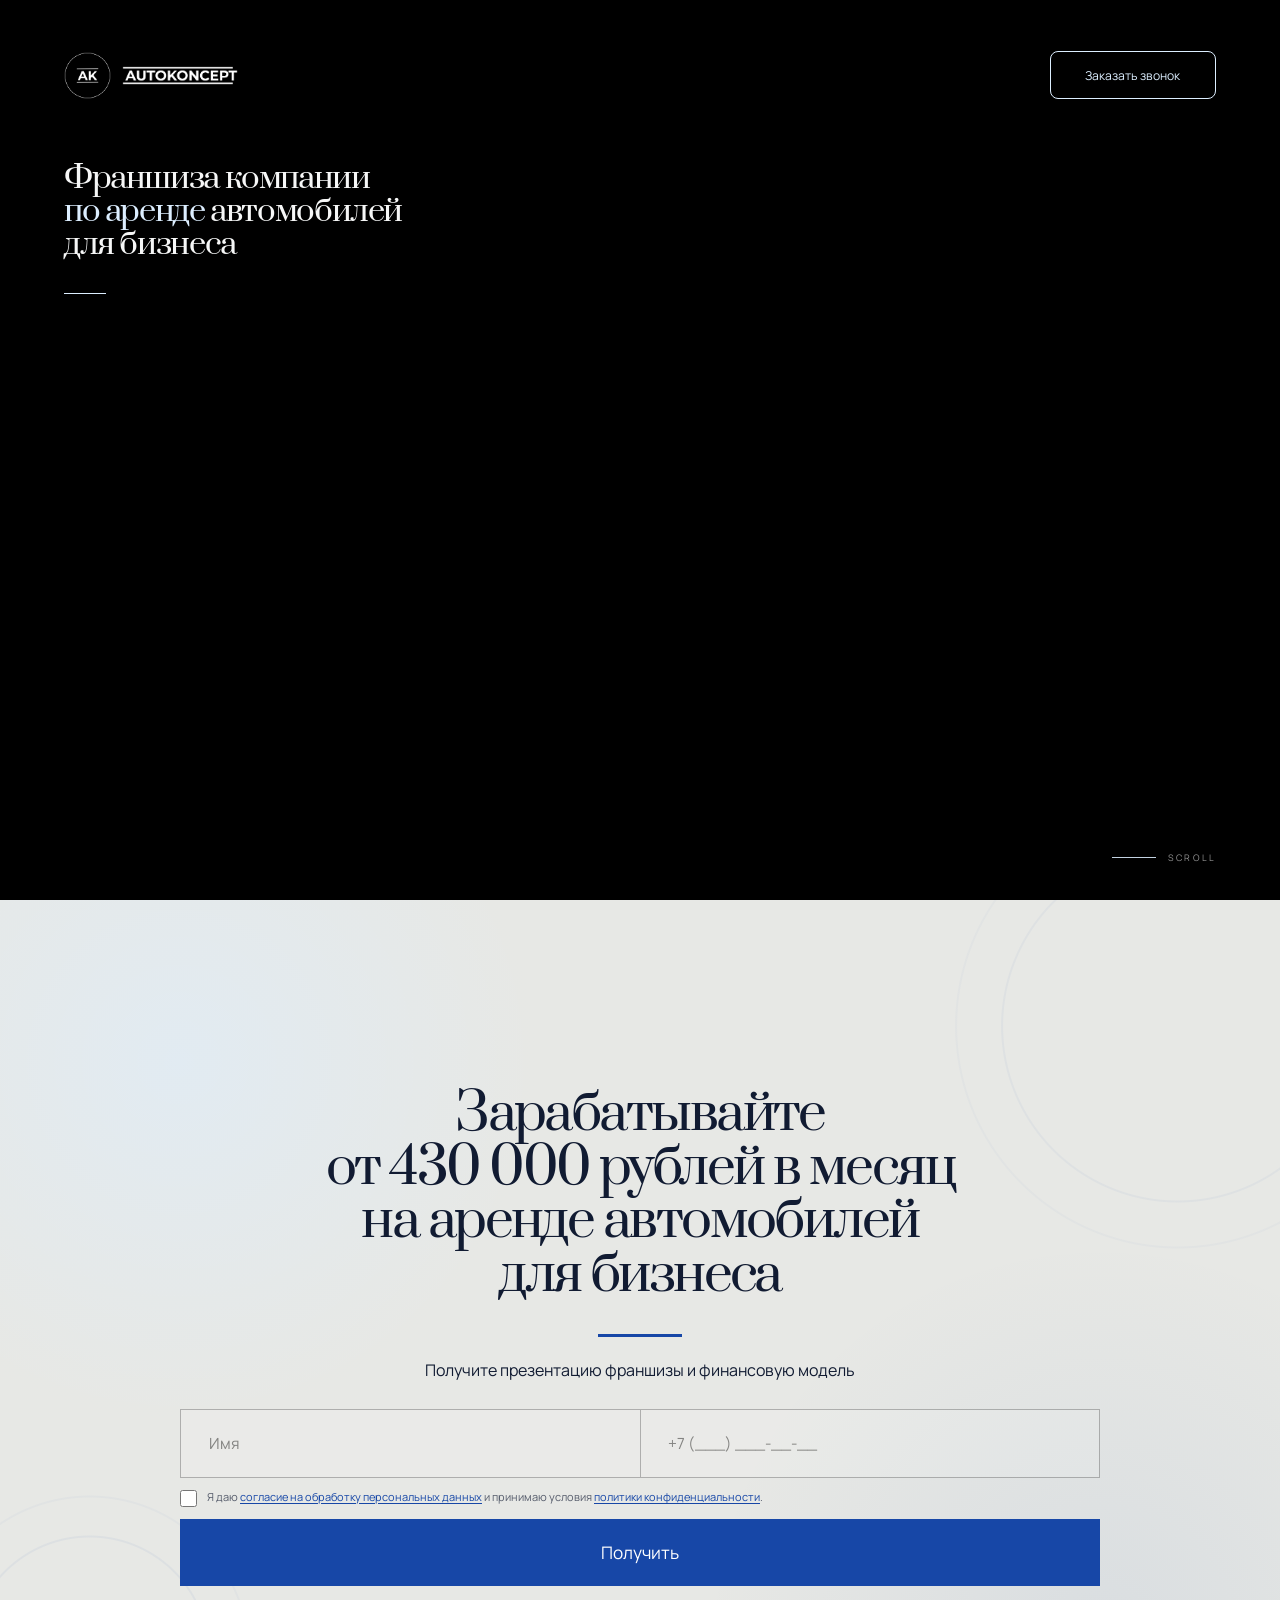
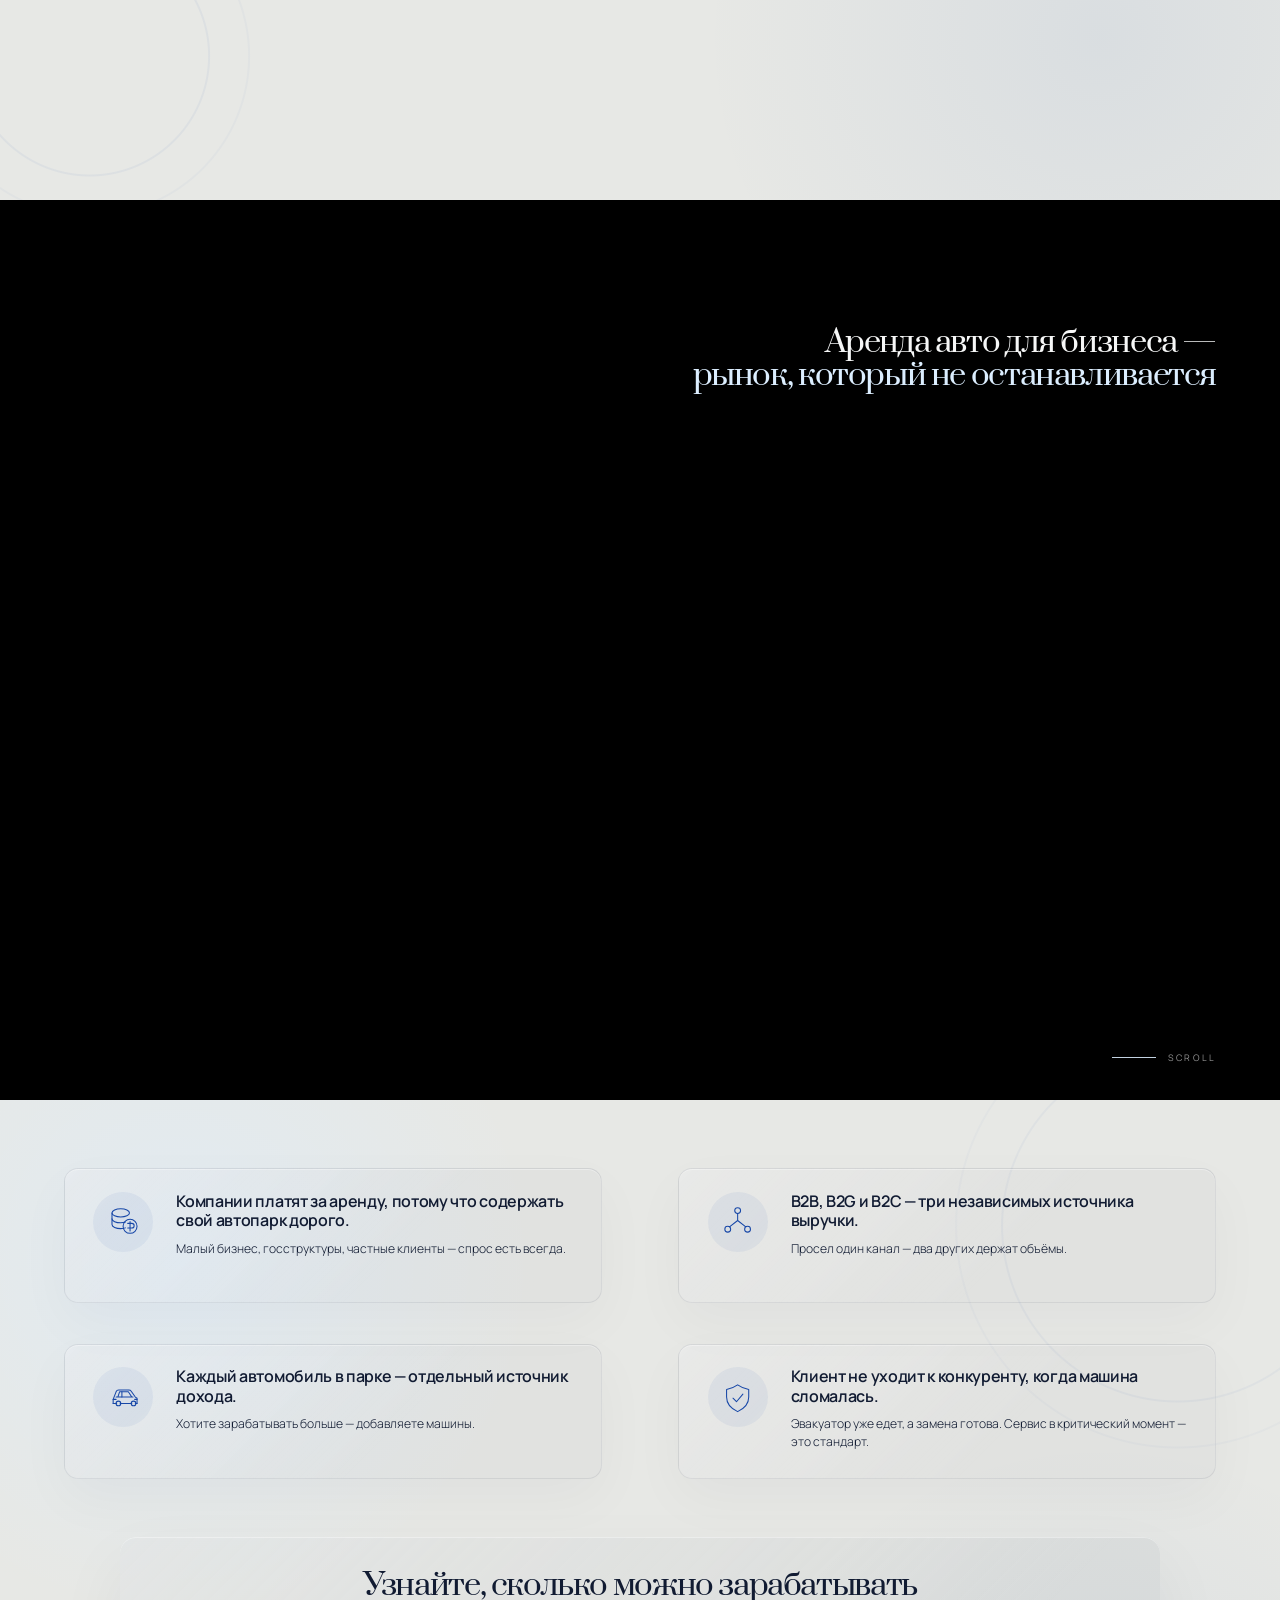
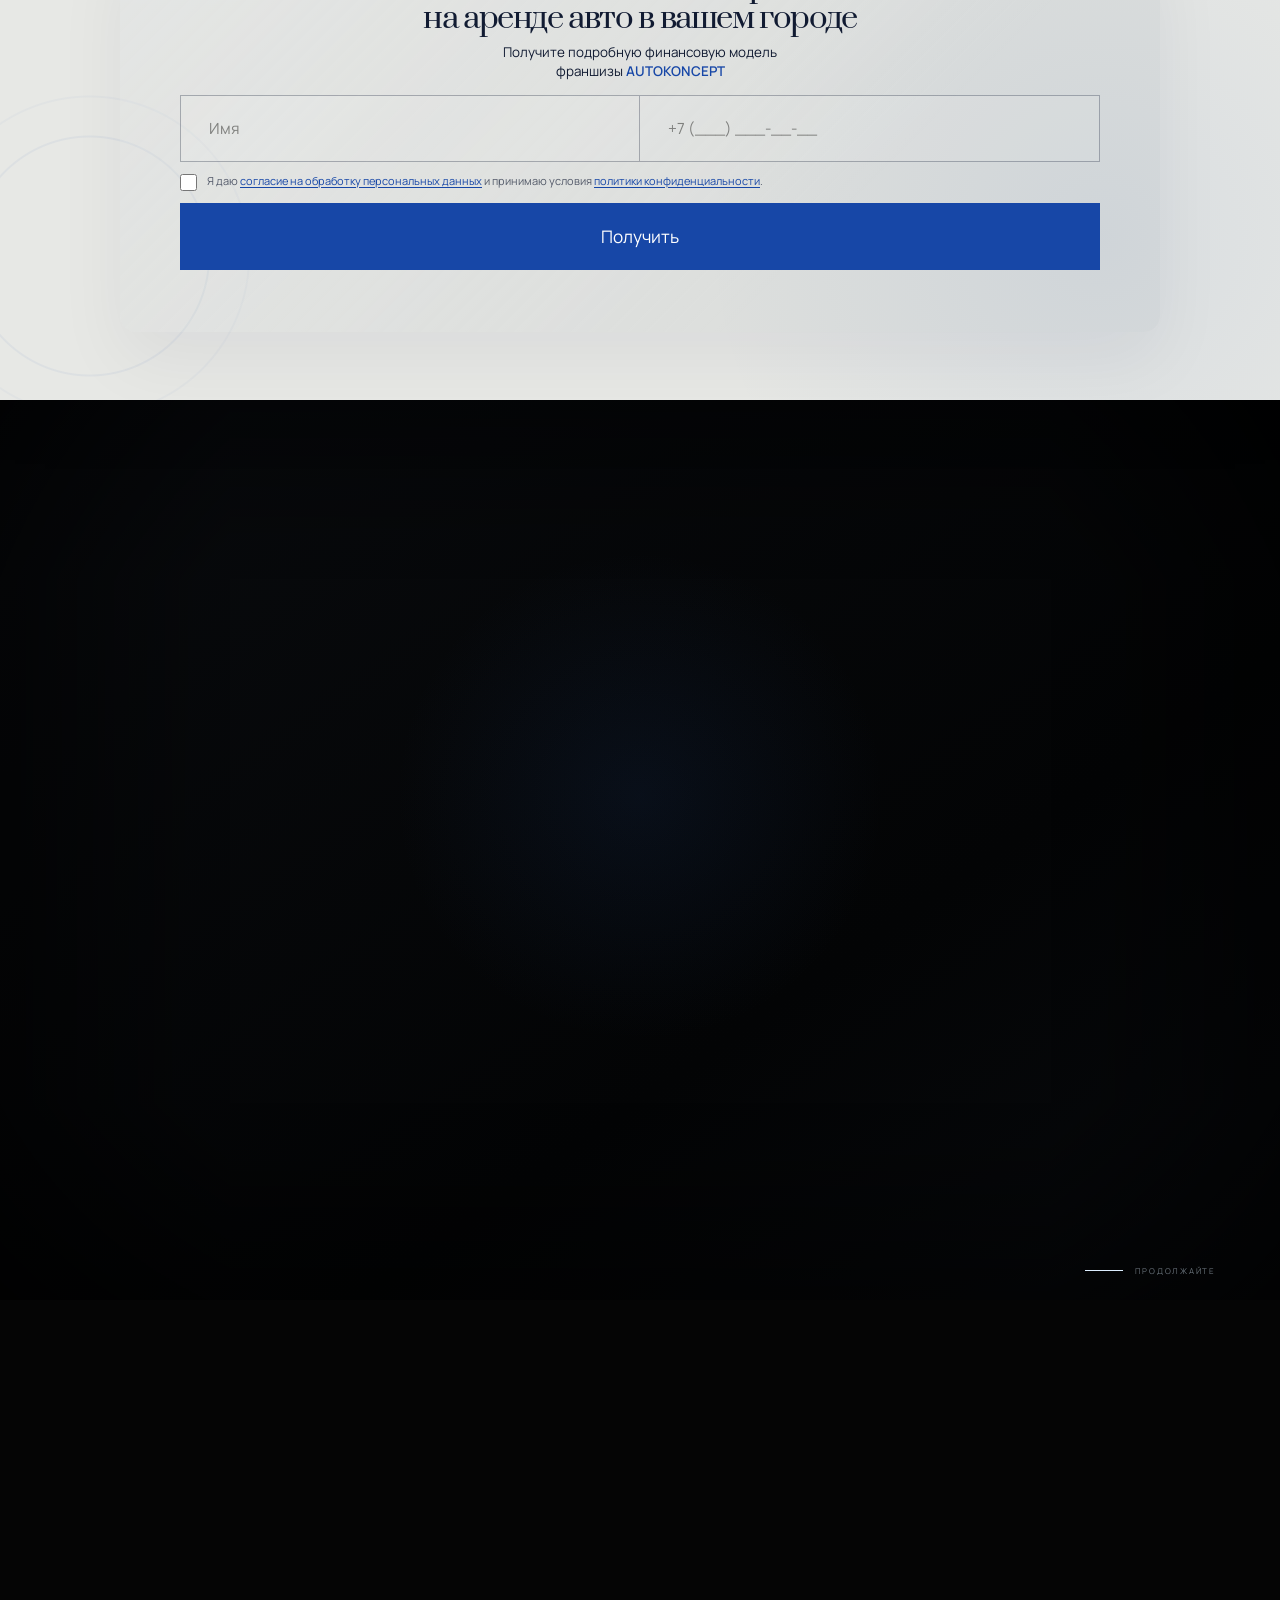
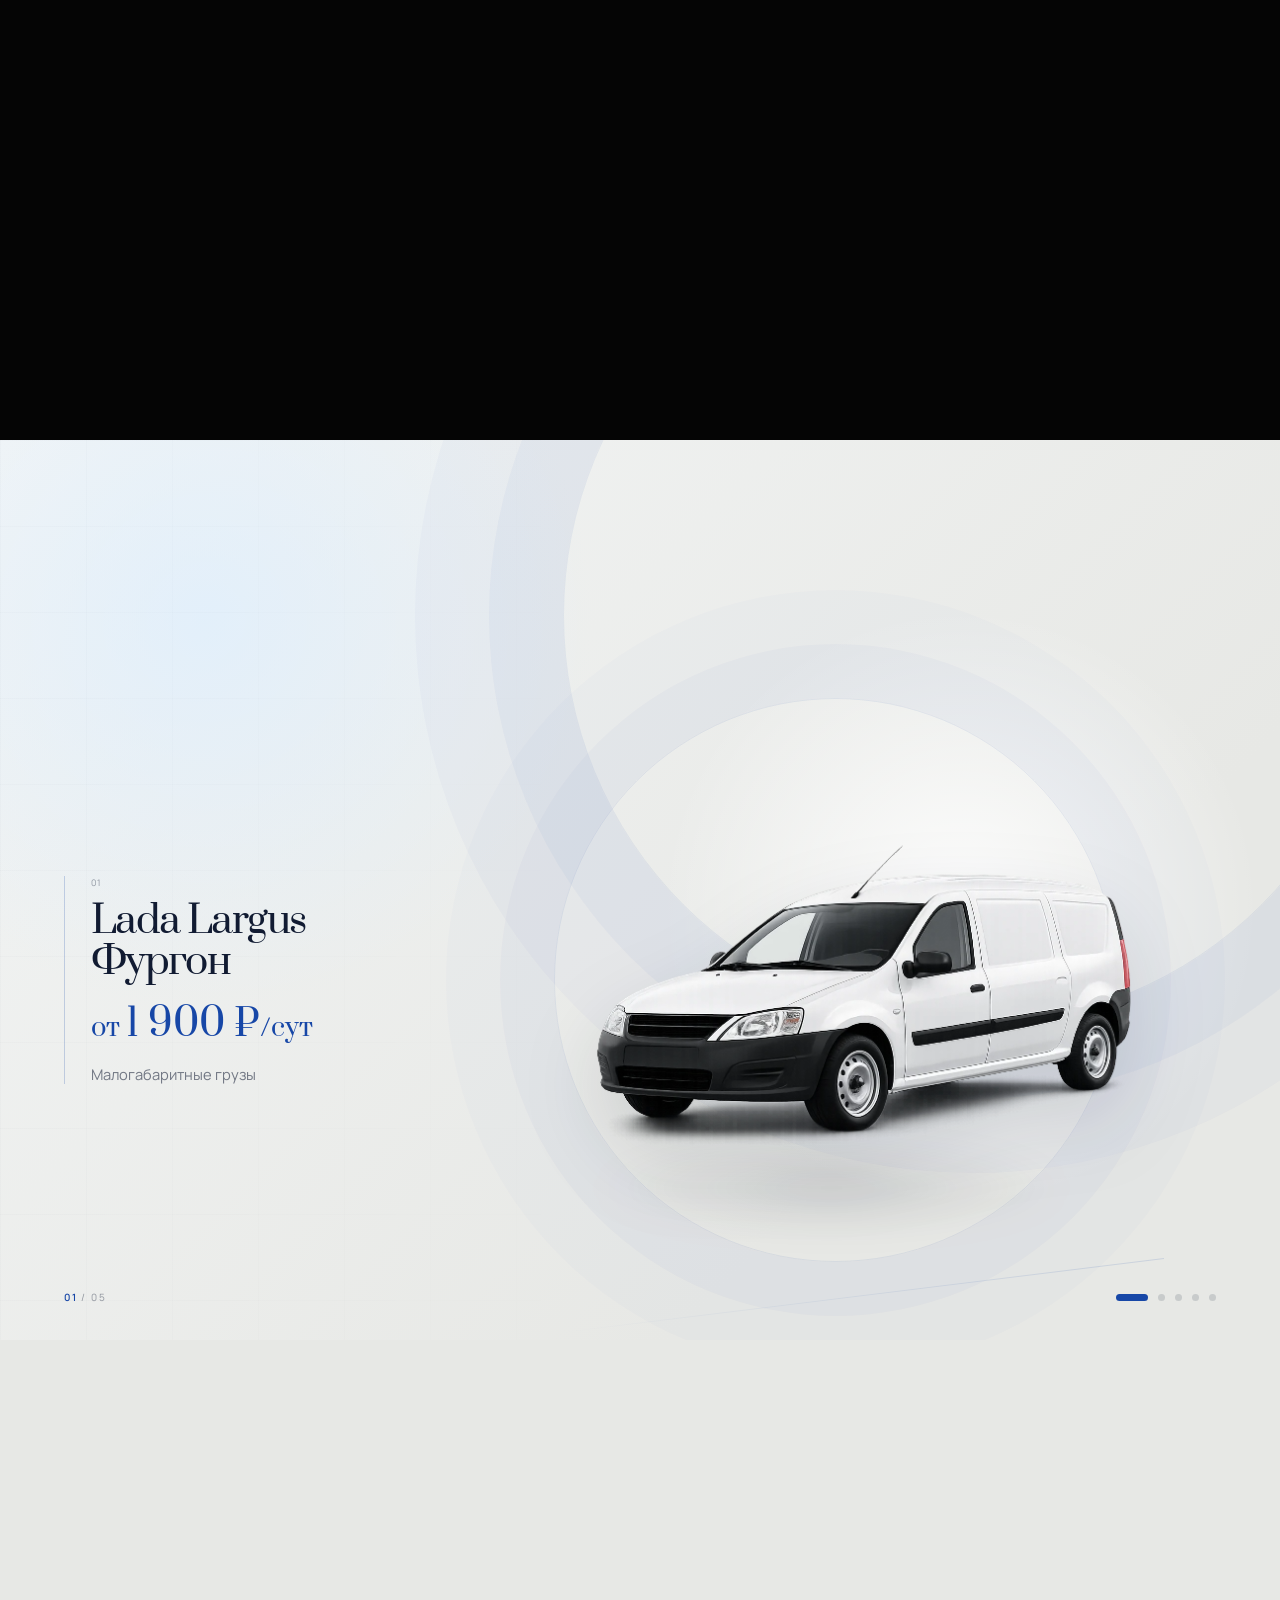
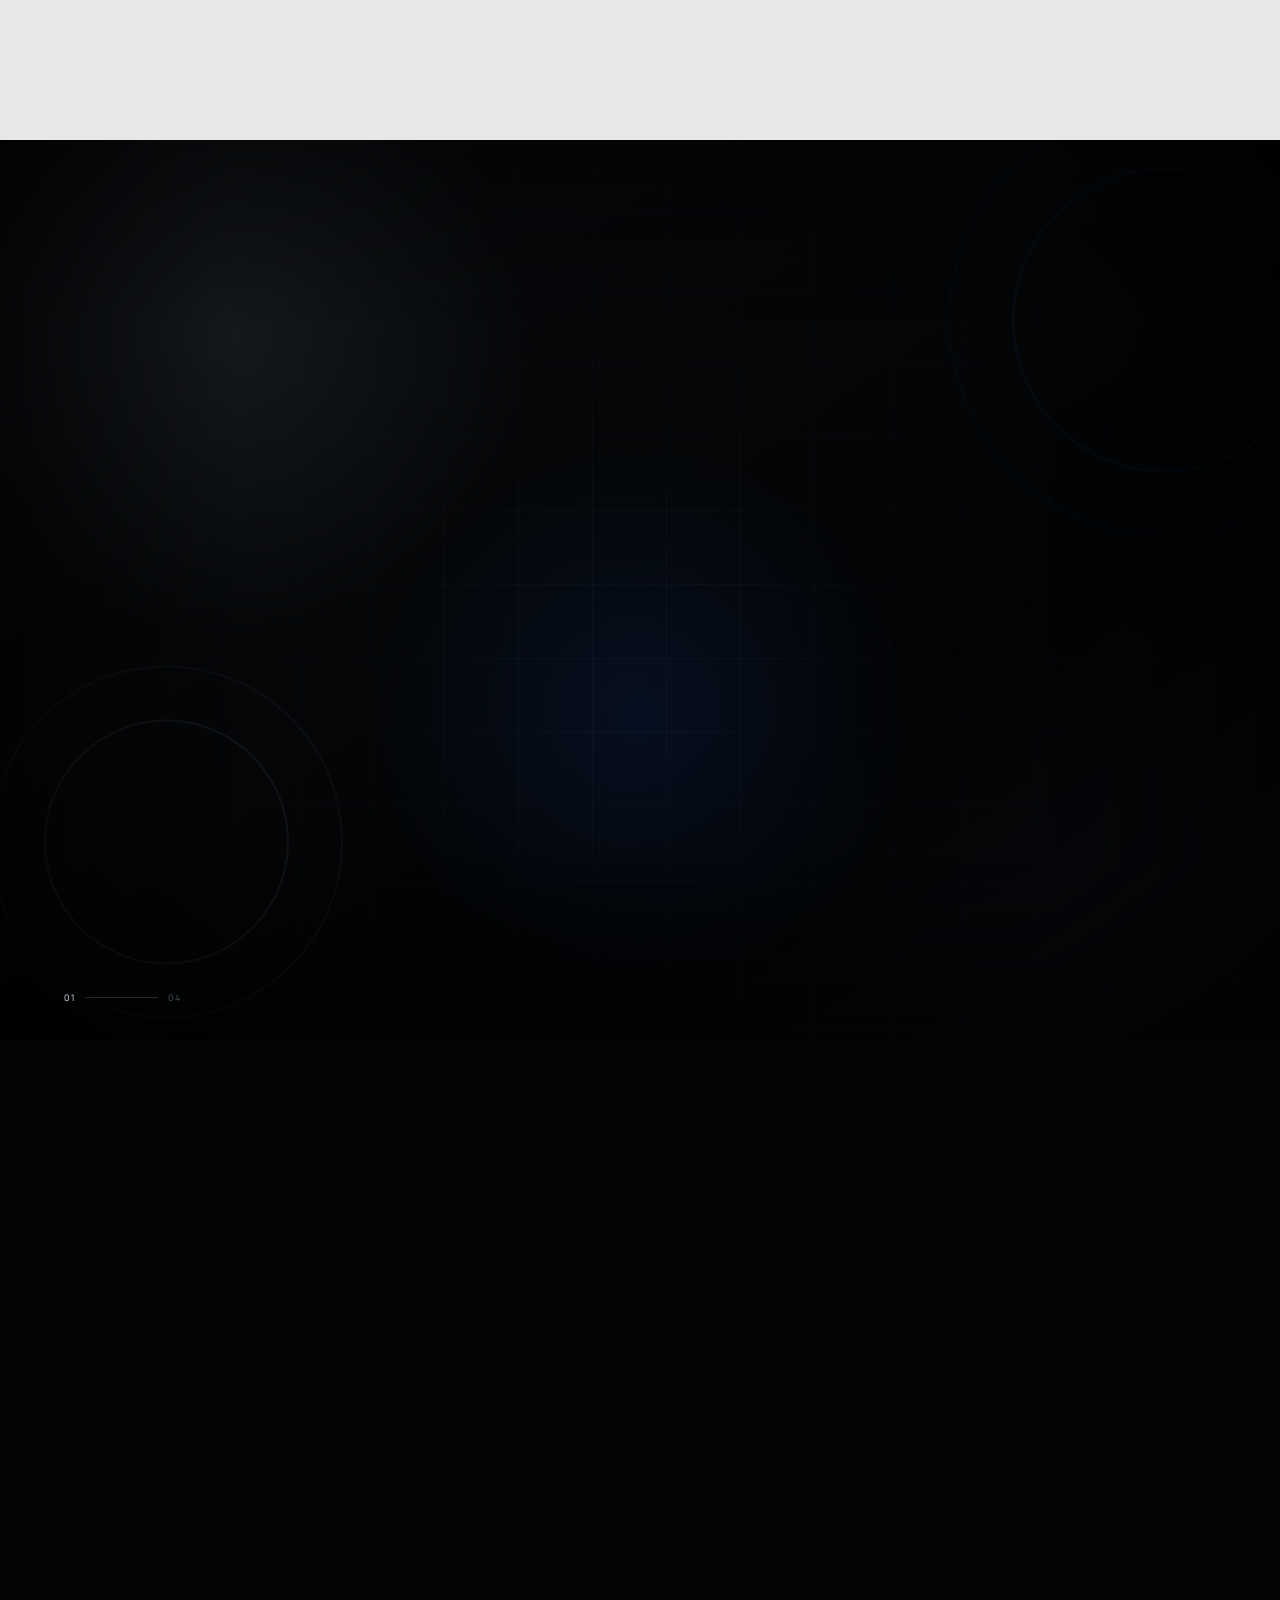
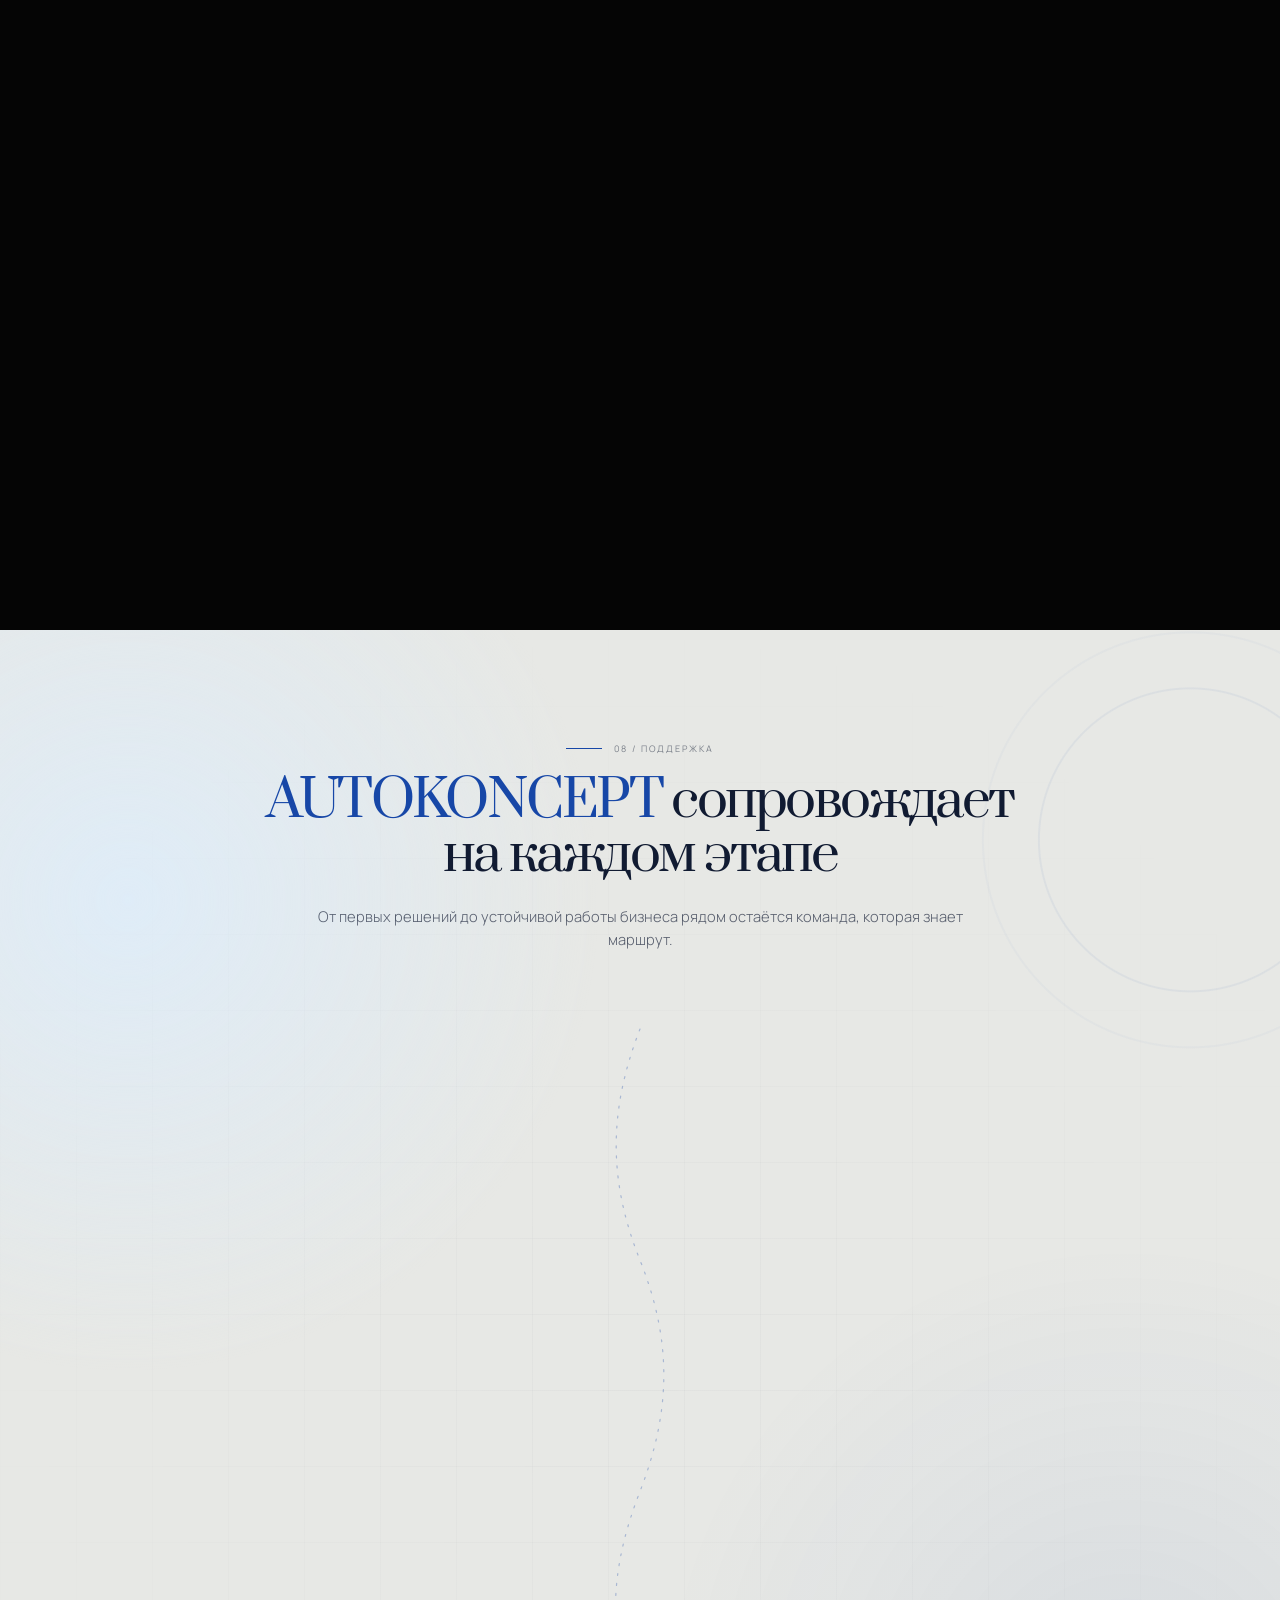
==== commit 98d35c70: "update site 5" ====
--- a/index.html
+++ b/index.html
@@ -22,7 +22,7 @@
     <script>
       document.documentElement.classList.add("js");
     </script>
-    <link rel="stylesheet" href="./styles.css?v=68" />
+    <link rel="stylesheet" href="./styles.css?v=69" />
   </head>
   <body class="is-loading">
     <a class="skip-link" href="#main-content">Перейти к содержанию</a>
@@ -820,7 +820,7 @@
               на аренде авто
             </h2>
             <p>
-              Свободен ли ваш город?
+              Узнайте, свободен ли ваш город
             </p>
           </header>
 
--- a/styles.css
+++ b/styles.css
@@ -4846,7 +4846,6 @@
 
 /* Единая типографика главных заголовков всех невидеоэкранов. */
 .second-screen h2,
-.fourth-screen__lead h2,
 .offer-scene__header h2,
 .fleet-scene__header h2,
 .metrics-scene__header h2,
@@ -4859,6 +4858,14 @@
   letter-spacing: -0.05em;
 }
 
+.fourth-screen__lead h2 {
+  font-family: var(--font-display);
+  font-size: var(--site-heading-size);
+  font-weight: 400;
+  line-height: 1.08;
+  letter-spacing: -0.045em;
+}
+
 @media (min-width: 701px) and (max-width: 1100px) {
   :root {
     --content-heading-size: clamp(32px, 5vw, 48px);
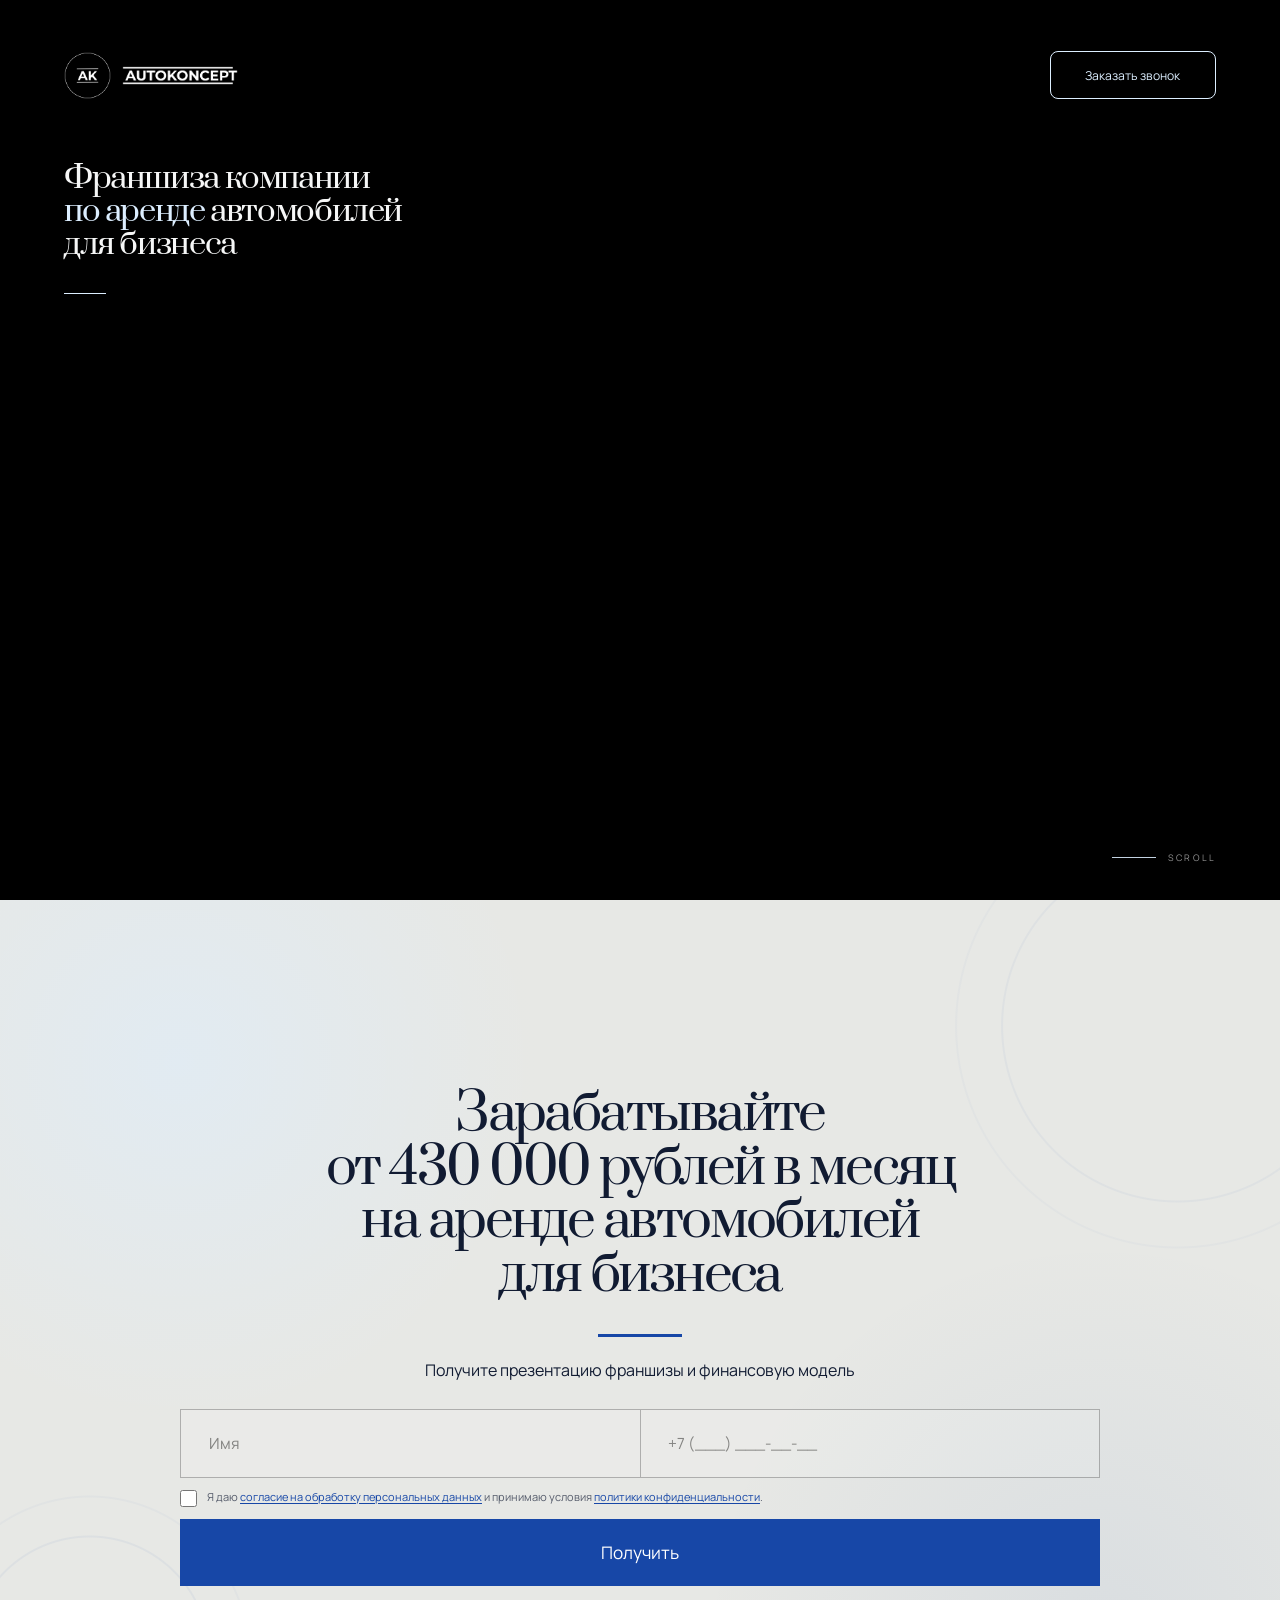
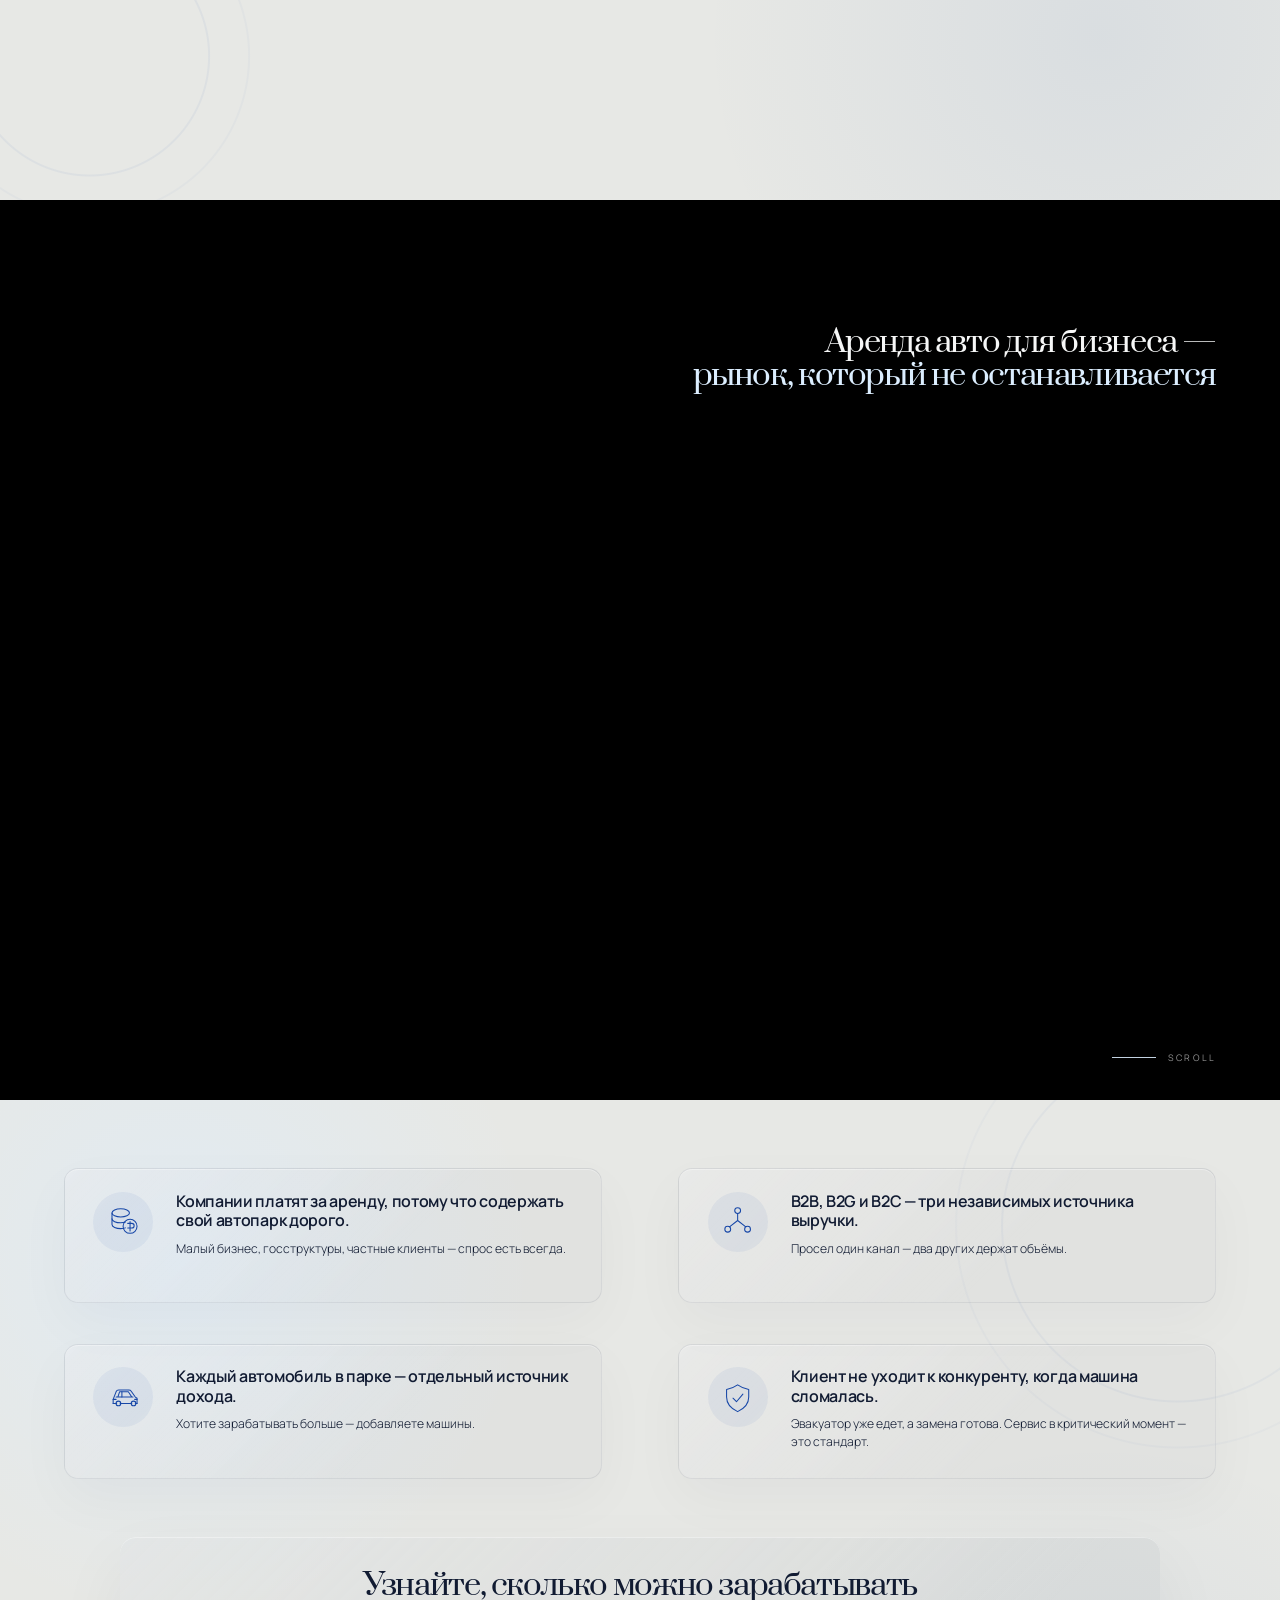
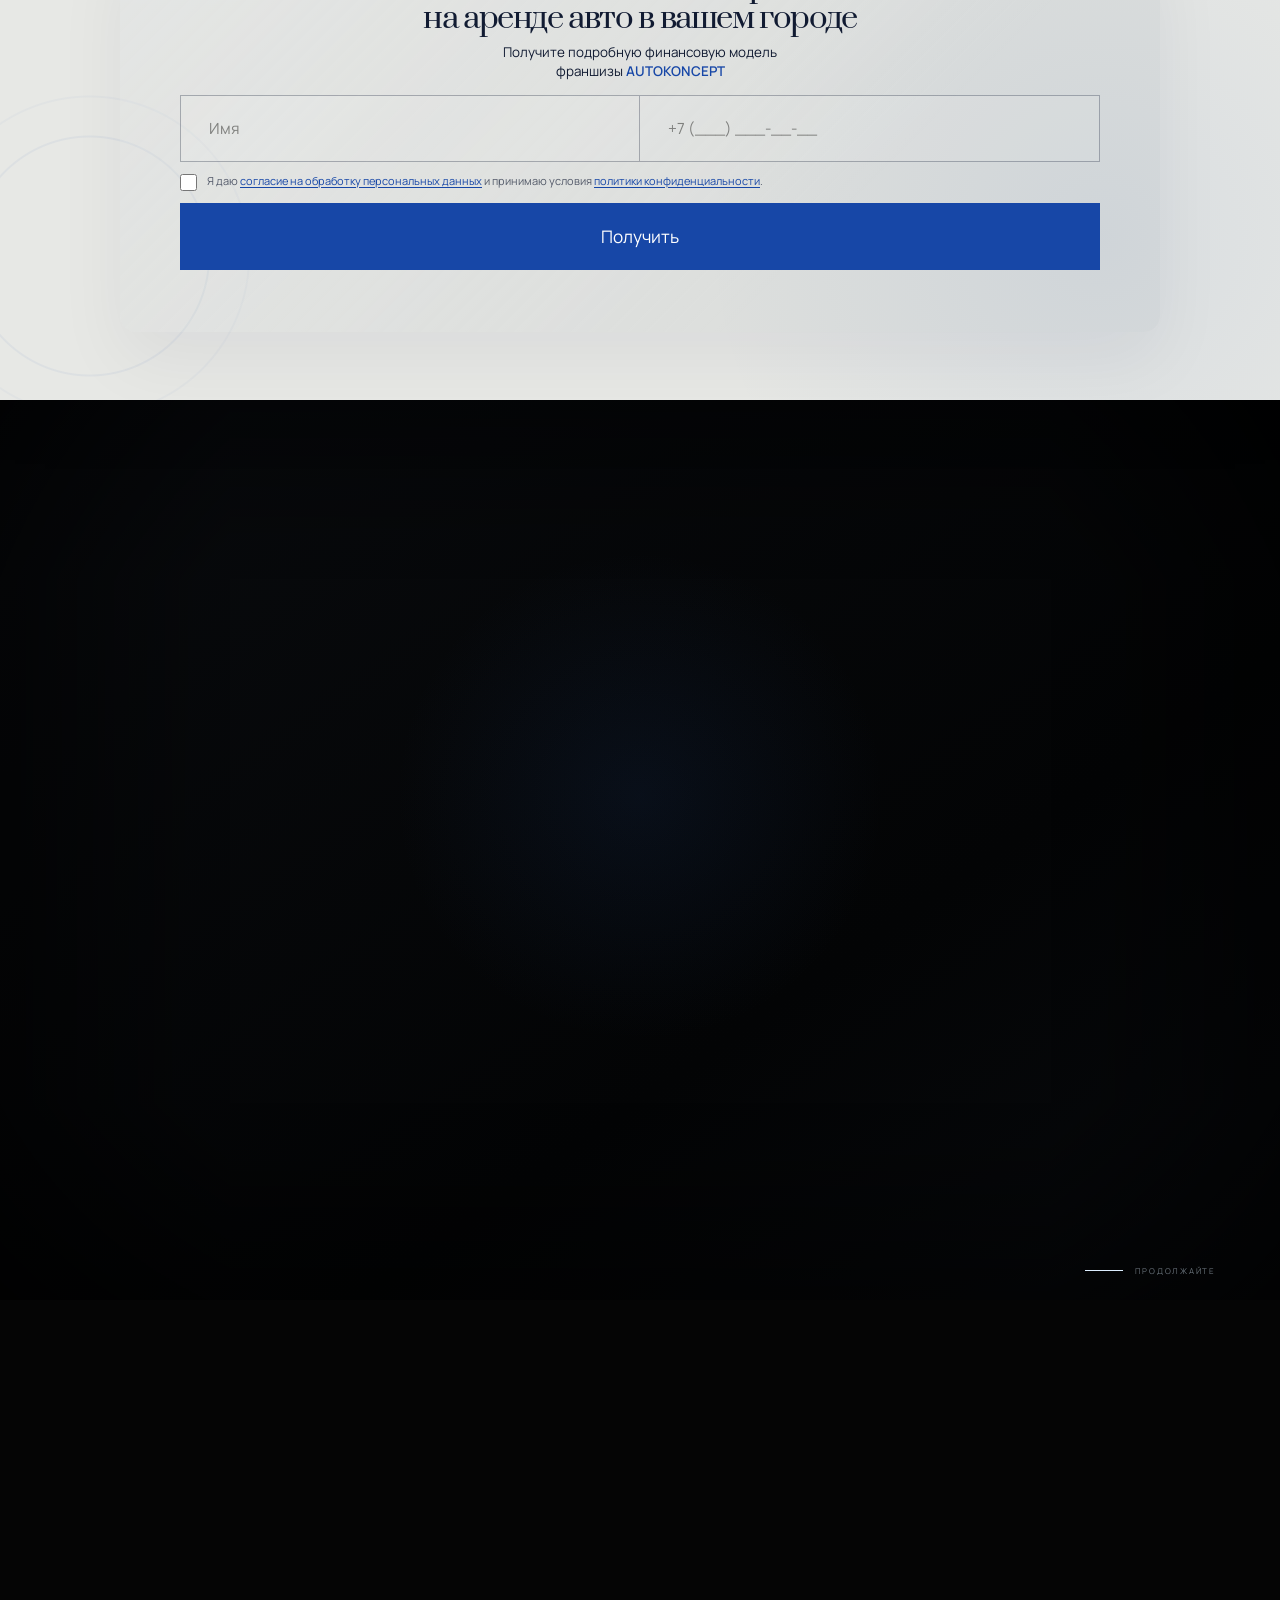
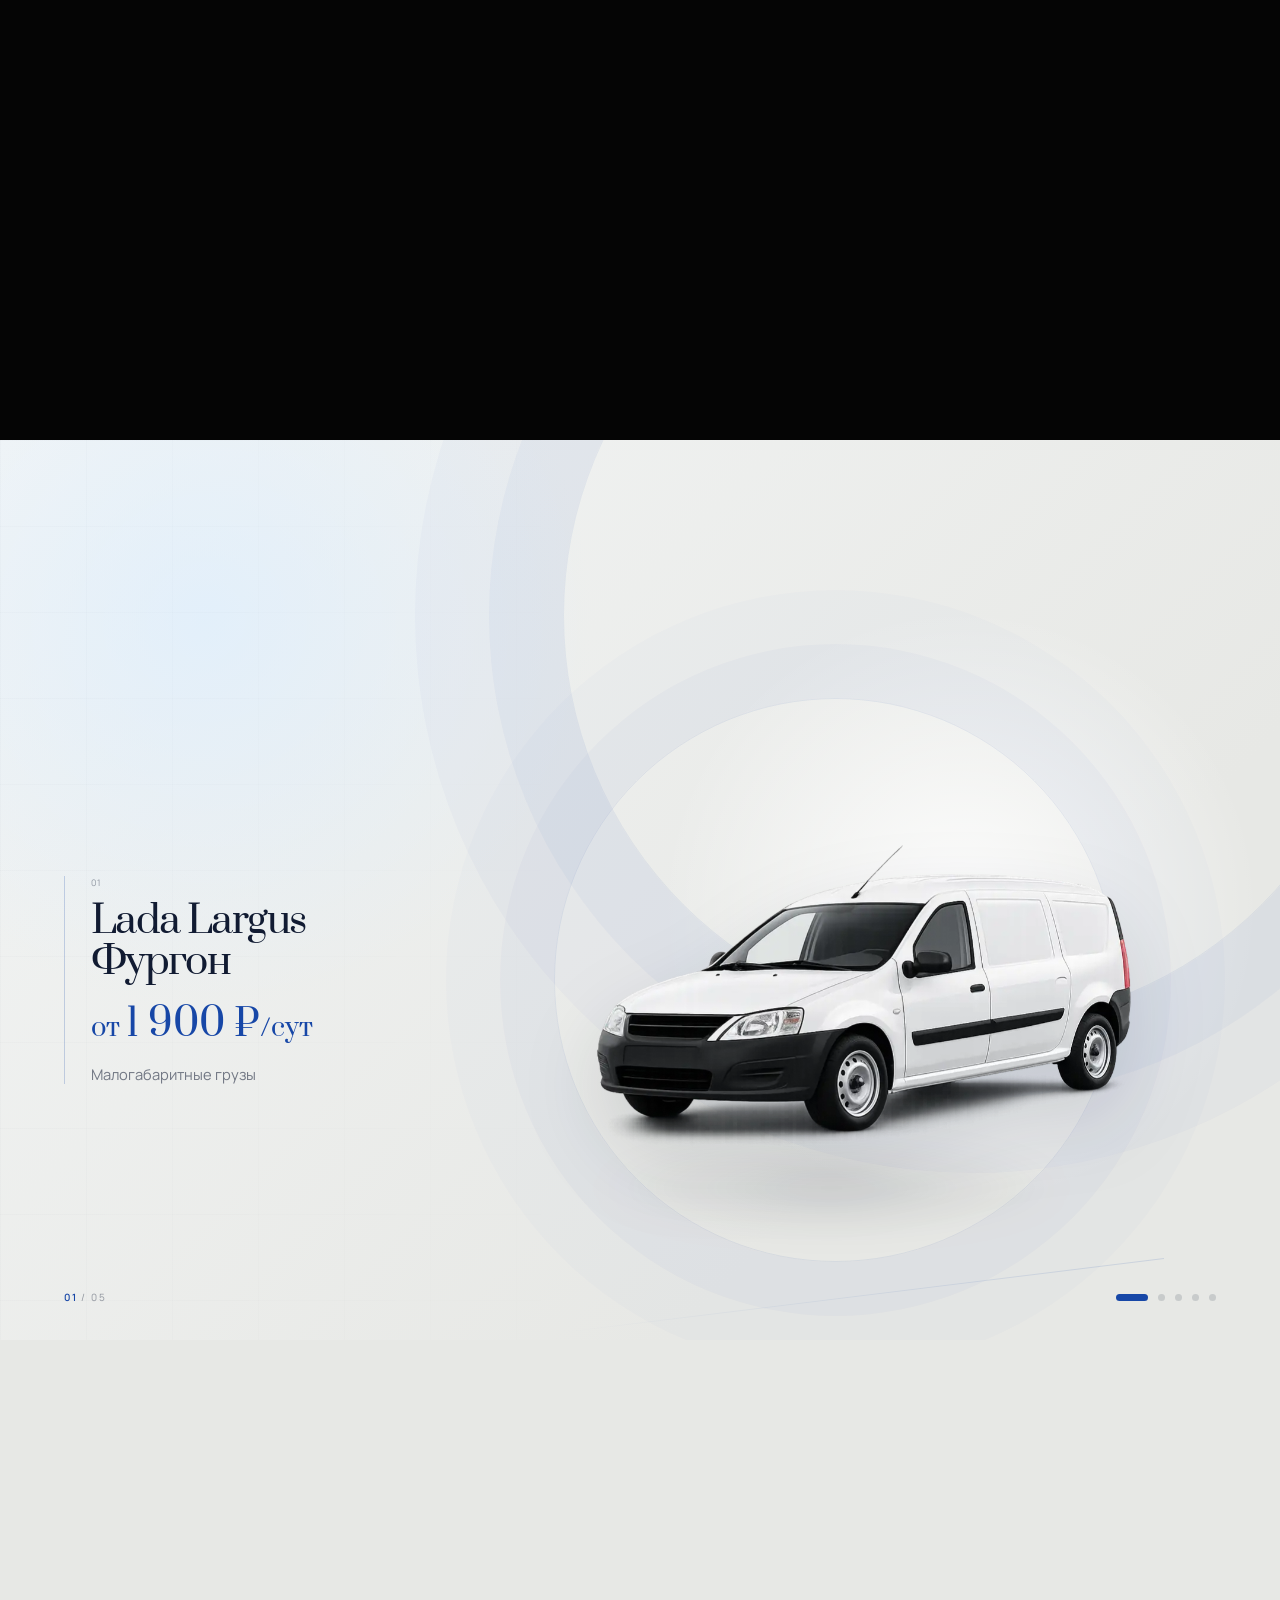
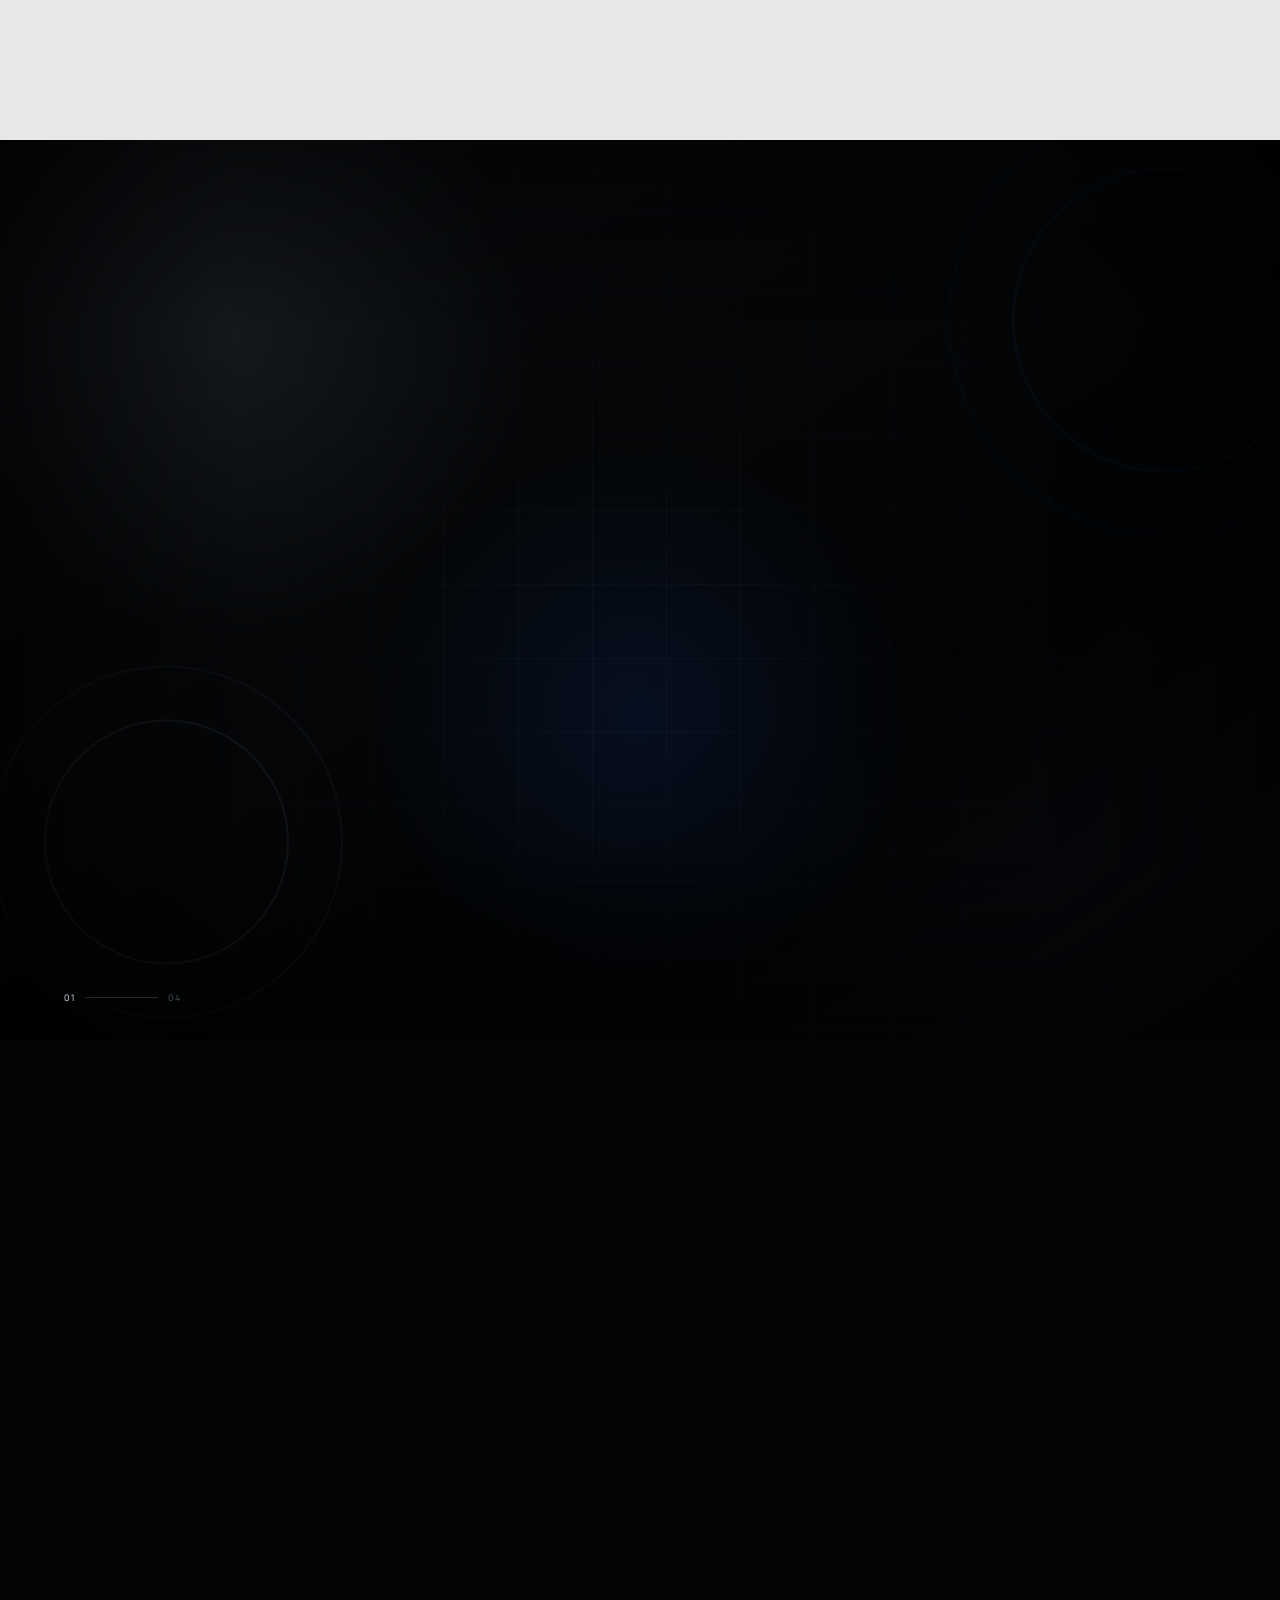
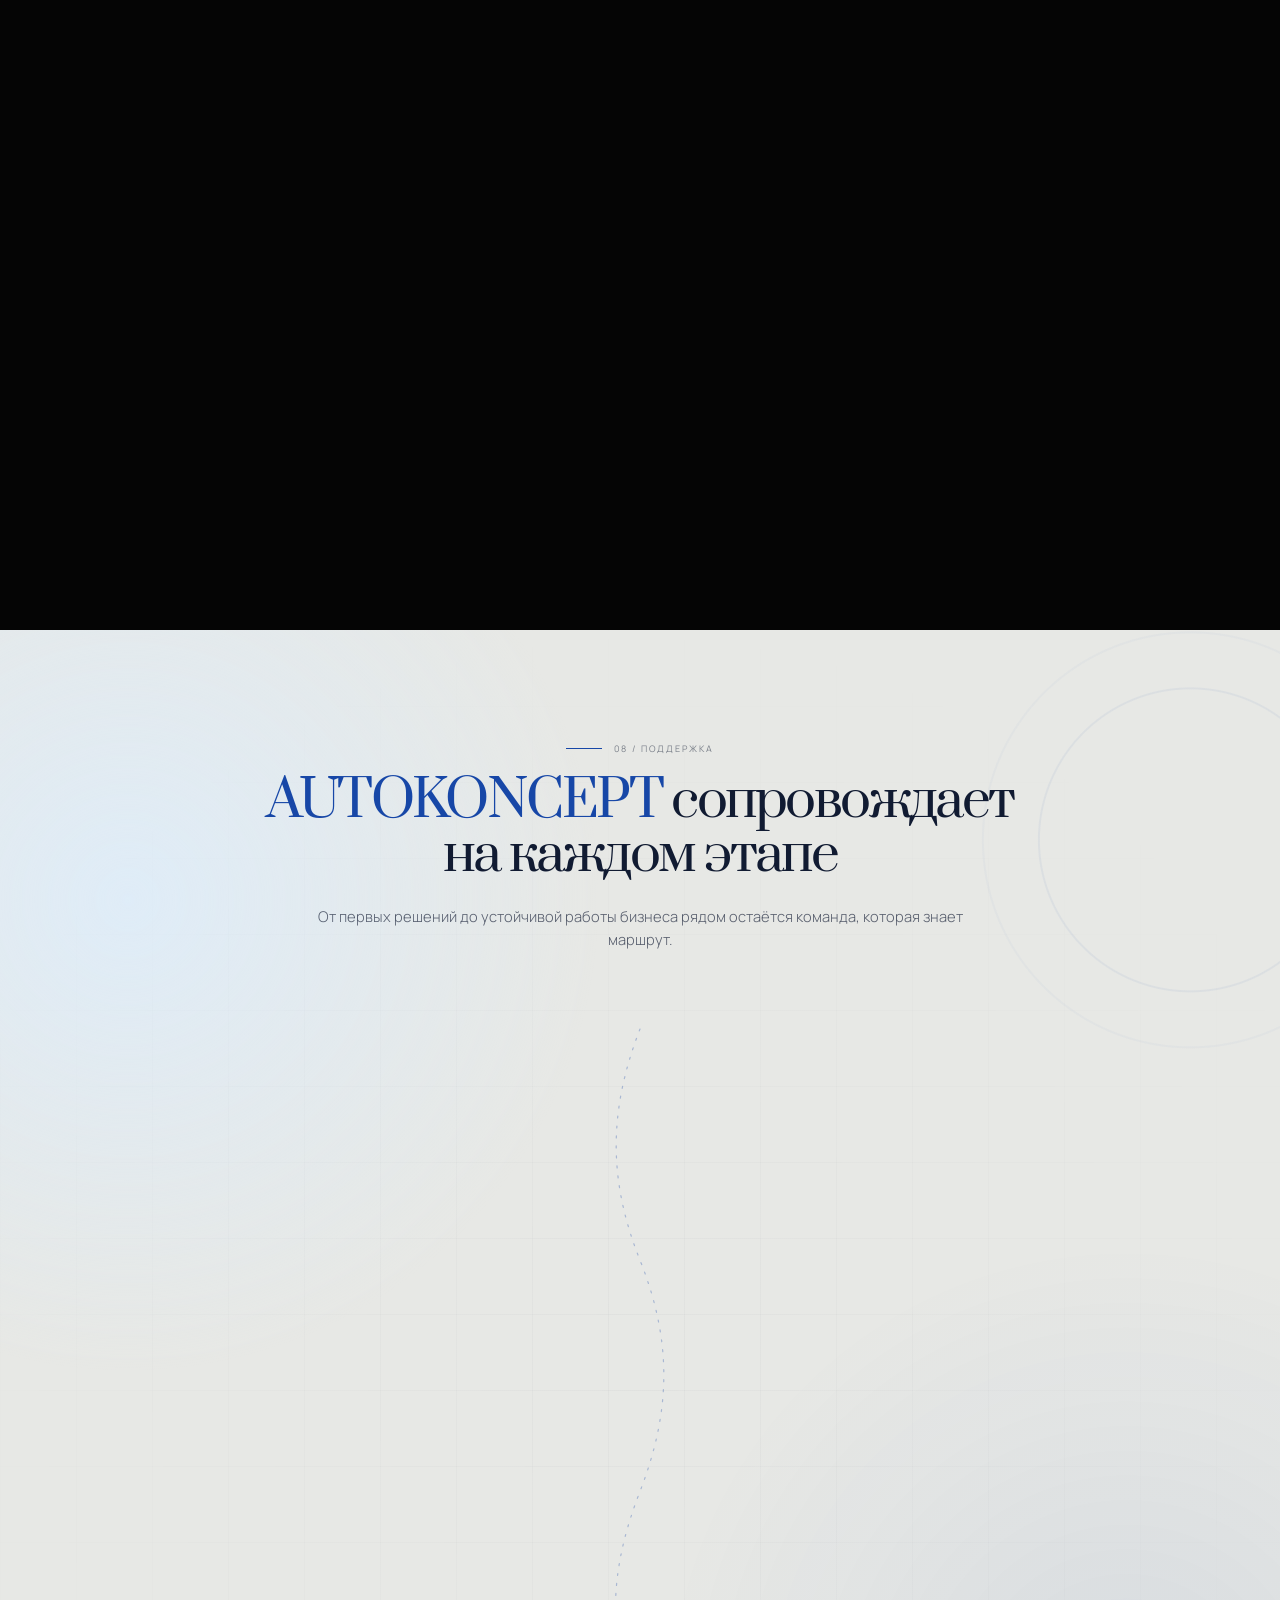
==== commit efb45c61: "update site 7" ====
--- a/index.html
+++ b/index.html
@@ -4,12 +4,15 @@
     <meta charset="UTF-8" />
     <meta name="viewport" content="width=device-width, initial-scale=1.0" />
     <meta name="theme-color" content="#080808" />
+    <meta name="robots" content="index, follow" />
     <meta
       name="description"
       content="Франшиза AUTOKONCEPT по аренде автомобилей для бизнеса. Получите презентацию и финансовую модель проекта."
     />
+    <link rel="canonical" href="https://autokoncept.dalidam.live/" />
     <meta property="og:type" content="website" />
     <meta property="og:locale" content="ru_RU" />
+    <meta property="og:url" content="https://autokoncept.dalidam.live/" />
     <meta
       property="og:title"
       content="AUTOKONCEPT — франшиза аренды автомобилей для бизнеса"
@@ -18,11 +21,34 @@
       property="og:description"
       content="Узнайте, сколько можно зарабатывать на аренде автомобилей для бизнеса в вашем городе."
     />
+    <meta
+      property="og:image"
+      content="https://autokoncept.dalidam.live/assets/og-image.jpg"
+    />
+    <meta property="og:image:width" content="1200" />
+    <meta property="og:image:height" content="630" />
+    <meta name="twitter:card" content="summary_large_image" />
+    <meta
+      name="twitter:image"
+      content="https://autokoncept.dalidam.live/assets/og-image.jpg"
+    />
     <title>AUTOKONCEPT - Франшиза компании по аренде автомобилей для бизнеса</title>
     <script>
       document.documentElement.classList.add("js");
     </script>
-    <link rel="stylesheet" href="./styles.css?v=69" />
+    <link rel="icon" href="./assets/favicon.ico" sizes="any" />
+    <link rel="icon" href="./assets/favicon.png" type="image/png" />
+    <link
+      rel="preload"
+      as="image"
+      href="./assets/fleet-largus.webp?v=2"
+      fetchpriority="high"
+    />
+    <link rel="preload" as="image" href="./assets/fleet-partner.webp?v=2" />
+    <link rel="preload" as="image" href="./assets/fleet-transit.webp?v=2" />
+    <link rel="preload" as="image" href="./assets/fleet-gazelle.webp?v=2" />
+    <link rel="preload" as="image" href="./assets/fleet-boxer.webp?v=2" />
+    <link rel="stylesheet" href="./styles.css?v=70" />
   </head>
   <body class="is-loading">
     <a class="skip-link" href="#main-content">Перейти к содержанию</a>
@@ -98,15 +124,16 @@
             </video>
             <img
               class="hero-static"
-              src="./assets/minivan-turntable-static.png"
+              src="./assets/minivan-turntable-static.webp?v=2"
               alt="Чёрный минивэн AUTOKONCEPT на подиуме"
+              width="1280"
+              height="853"
               loading="eager"
               decoding="async"
             />
 
             <div class="hero__fallback" data-video-fallback aria-hidden="true">
               <div class="hero__platform"></div>
-              <p>Добавьте видео в<br /><strong>assets/minivan-turntable.mp4</strong></p>
             </div>
           </div>
 
@@ -212,8 +239,10 @@
           </video>
           <img
             class="third-static"
-            src="./assets/minivan-driving-static.png"
+            src="./assets/minivan-driving-static.webp?v=2"
             alt="Чёрный минивэн AUTOKONCEPT в движении"
+            width="1280"
+            height="793"
             loading="lazy"
             decoding="async"
           />
@@ -522,9 +551,12 @@
               <div class="fleet-slide__visual">
                 <span class="fleet-slide__halo" aria-hidden="true"></span>
                 <img
-                  src="./assets/fleet-largus.webp"
+                  src="./assets/fleet-largus.webp?v=2"
                   alt="Lada Largus Фургон"
-                  loading="lazy"
+                  width="1280"
+                  height="853"
+                  loading="eager"
+                  fetchpriority="high"
                   decoding="async"
                 />
               </div>
@@ -540,9 +572,11 @@
               <div class="fleet-slide__visual">
                 <span class="fleet-slide__halo" aria-hidden="true"></span>
                 <img
-                  src="./assets/fleet-partner.webp"
+                  src="./assets/fleet-partner.webp?v=2"
                   alt="Peugeot Partner Фургон"
-                  loading="lazy"
+                  width="1280"
+                  height="853"
+                  loading="eager"
                   decoding="async"
                 />
               </div>
@@ -558,9 +592,11 @@
               <div class="fleet-slide__visual">
                 <span class="fleet-slide__halo" aria-hidden="true"></span>
                 <img
-                  src="./assets/fleet-transit.webp"
+                  src="./assets/fleet-transit.webp?v=2"
                   alt="Ford Transit Фургон"
-                  loading="lazy"
+                  width="1280"
+                  height="853"
+                  loading="eager"
                   decoding="async"
                 />
               </div>
@@ -576,9 +612,11 @@
               <div class="fleet-slide__visual">
                 <span class="fleet-slide__halo" aria-hidden="true"></span>
                 <img
-                  src="./assets/fleet-gazelle.webp"
+                  src="./assets/fleet-gazelle.webp?v=2"
                   alt="Gazelle Next"
-                  loading="lazy"
+                  width="1280"
+                  height="853"
+                  loading="eager"
                   decoding="async"
                 />
               </div>
@@ -594,9 +632,11 @@
               <div class="fleet-slide__visual">
                 <span class="fleet-slide__halo" aria-hidden="true"></span>
                 <img
-                  src="./assets/fleet-boxer.webp"
+                  src="./assets/fleet-boxer.webp?v=2"
                   alt="Peugeot Boxer Фургон"
-                  loading="lazy"
+                  width="1280"
+                  height="853"
+                  loading="eager"
                   decoding="async"
                 />
               </div>
@@ -805,8 +845,10 @@
           <div class="city-check__road-line"></div>
           <img
             class="city-check__moving-car"
-            src="./assets/final-van-drive.png"
+            src="./assets/final-van-drive.webp?v=2"
             alt=""
+            width="1280"
+            height="494"
             loading="lazy"
             decoding="async"
           />
@@ -1227,10 +1269,11 @@
 
     <noscript>
       <div class="noscript-note">
-        Для управления видео прокруткой и отправки заявки включите JavaScript.
+        Основной контент доступен без JavaScript. Включите JavaScript для
+        плавных анимаций и подсказок при заполнении форм.
       </div>
     </noscript>
 
-    <script src="./script.js?v=47"></script>
+    <script src="./script.js?v=48"></script>
   </body>
 </html>
--- a/styles.css
+++ b/styles.css
@@ -53,7 +53,7 @@
   touch-action: pan-y pinch-zoom;
 }
 
-body.is-loading,
+.js body.is-loading,
 body.is-modal-open {
   overflow: hidden;
 }
